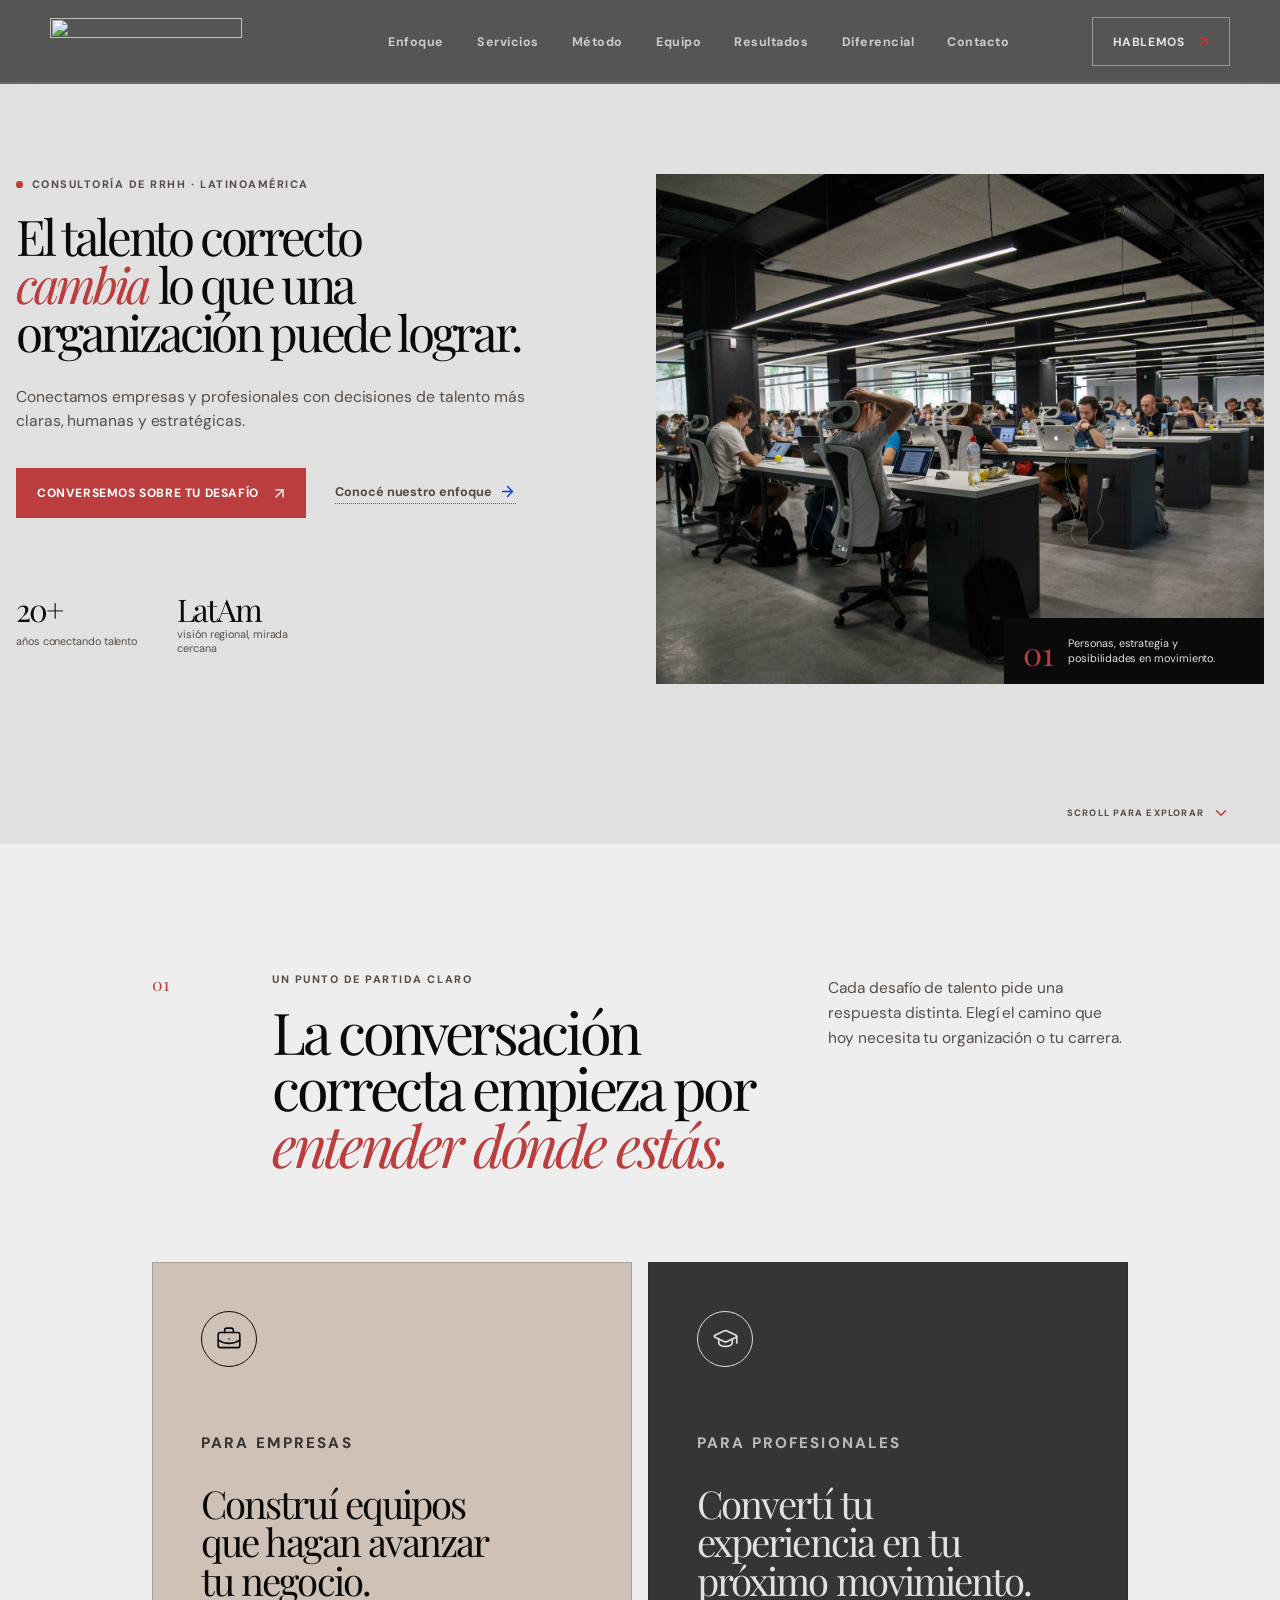
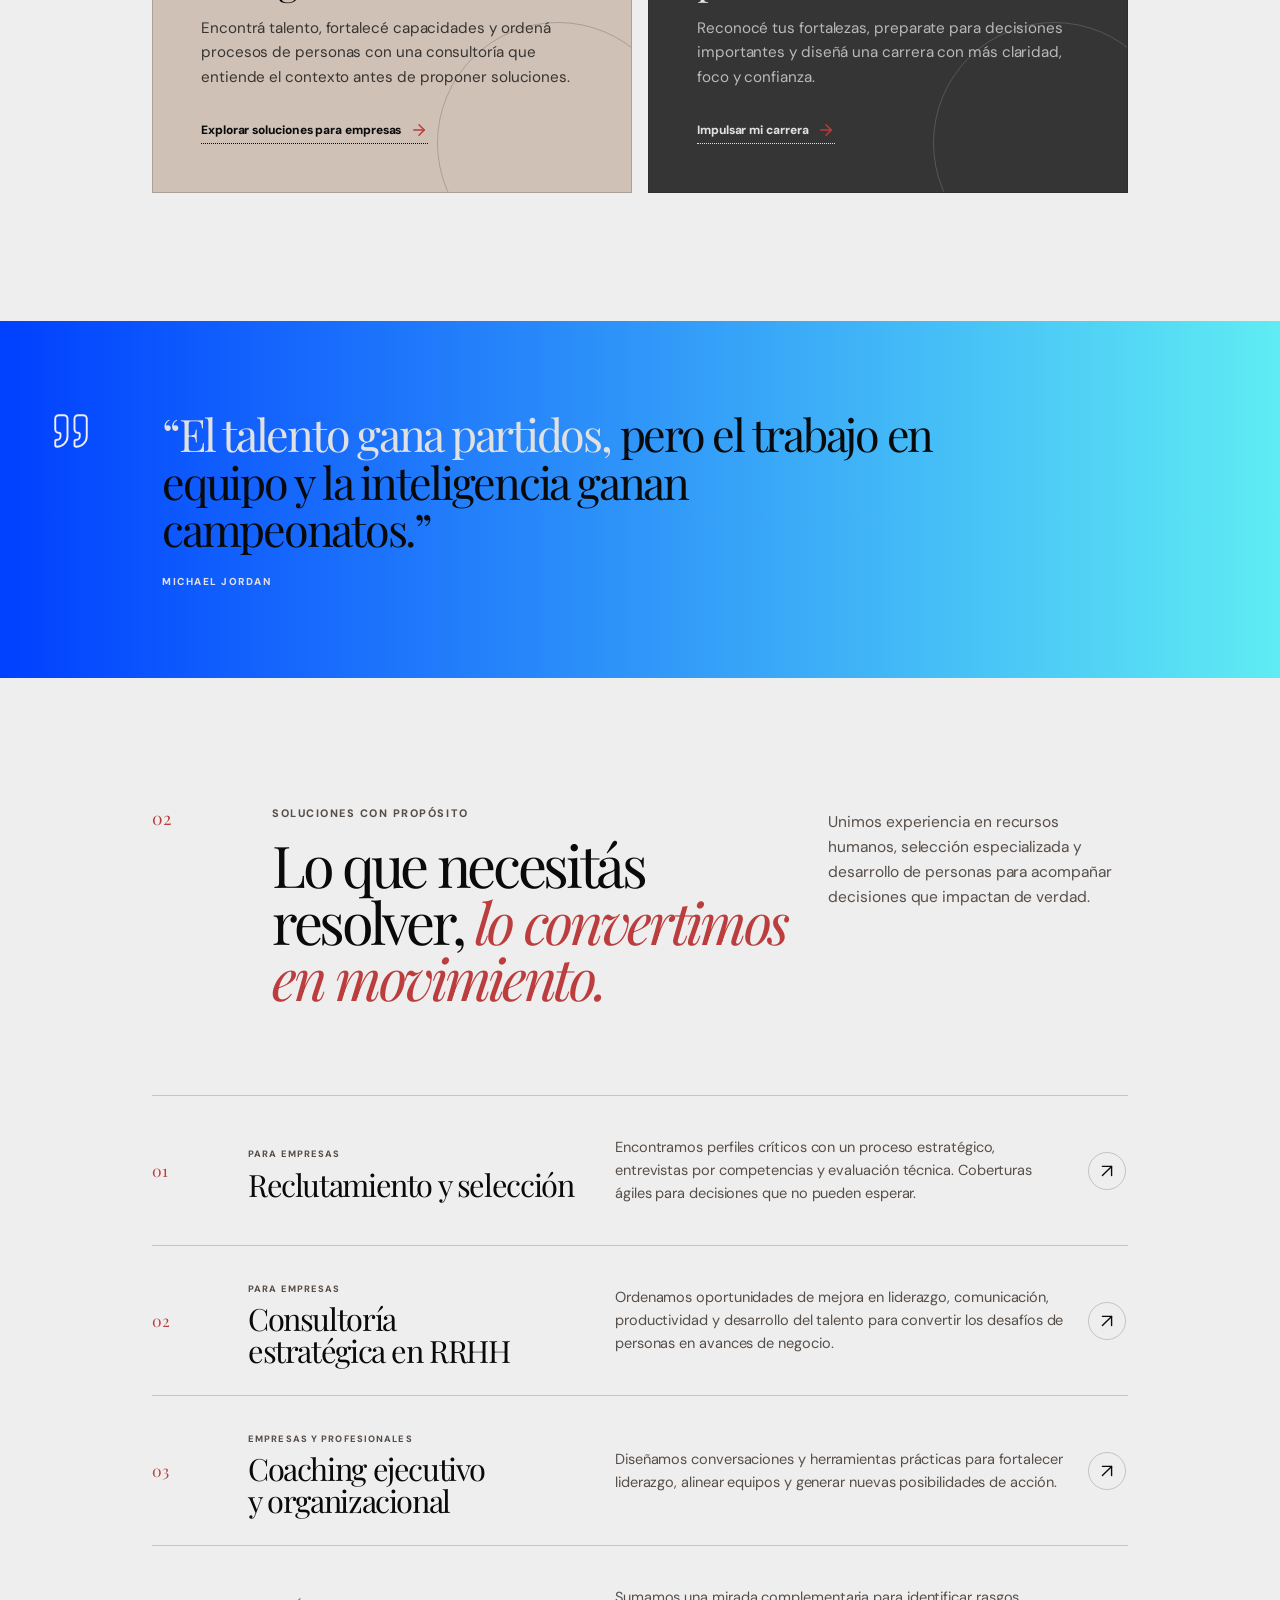
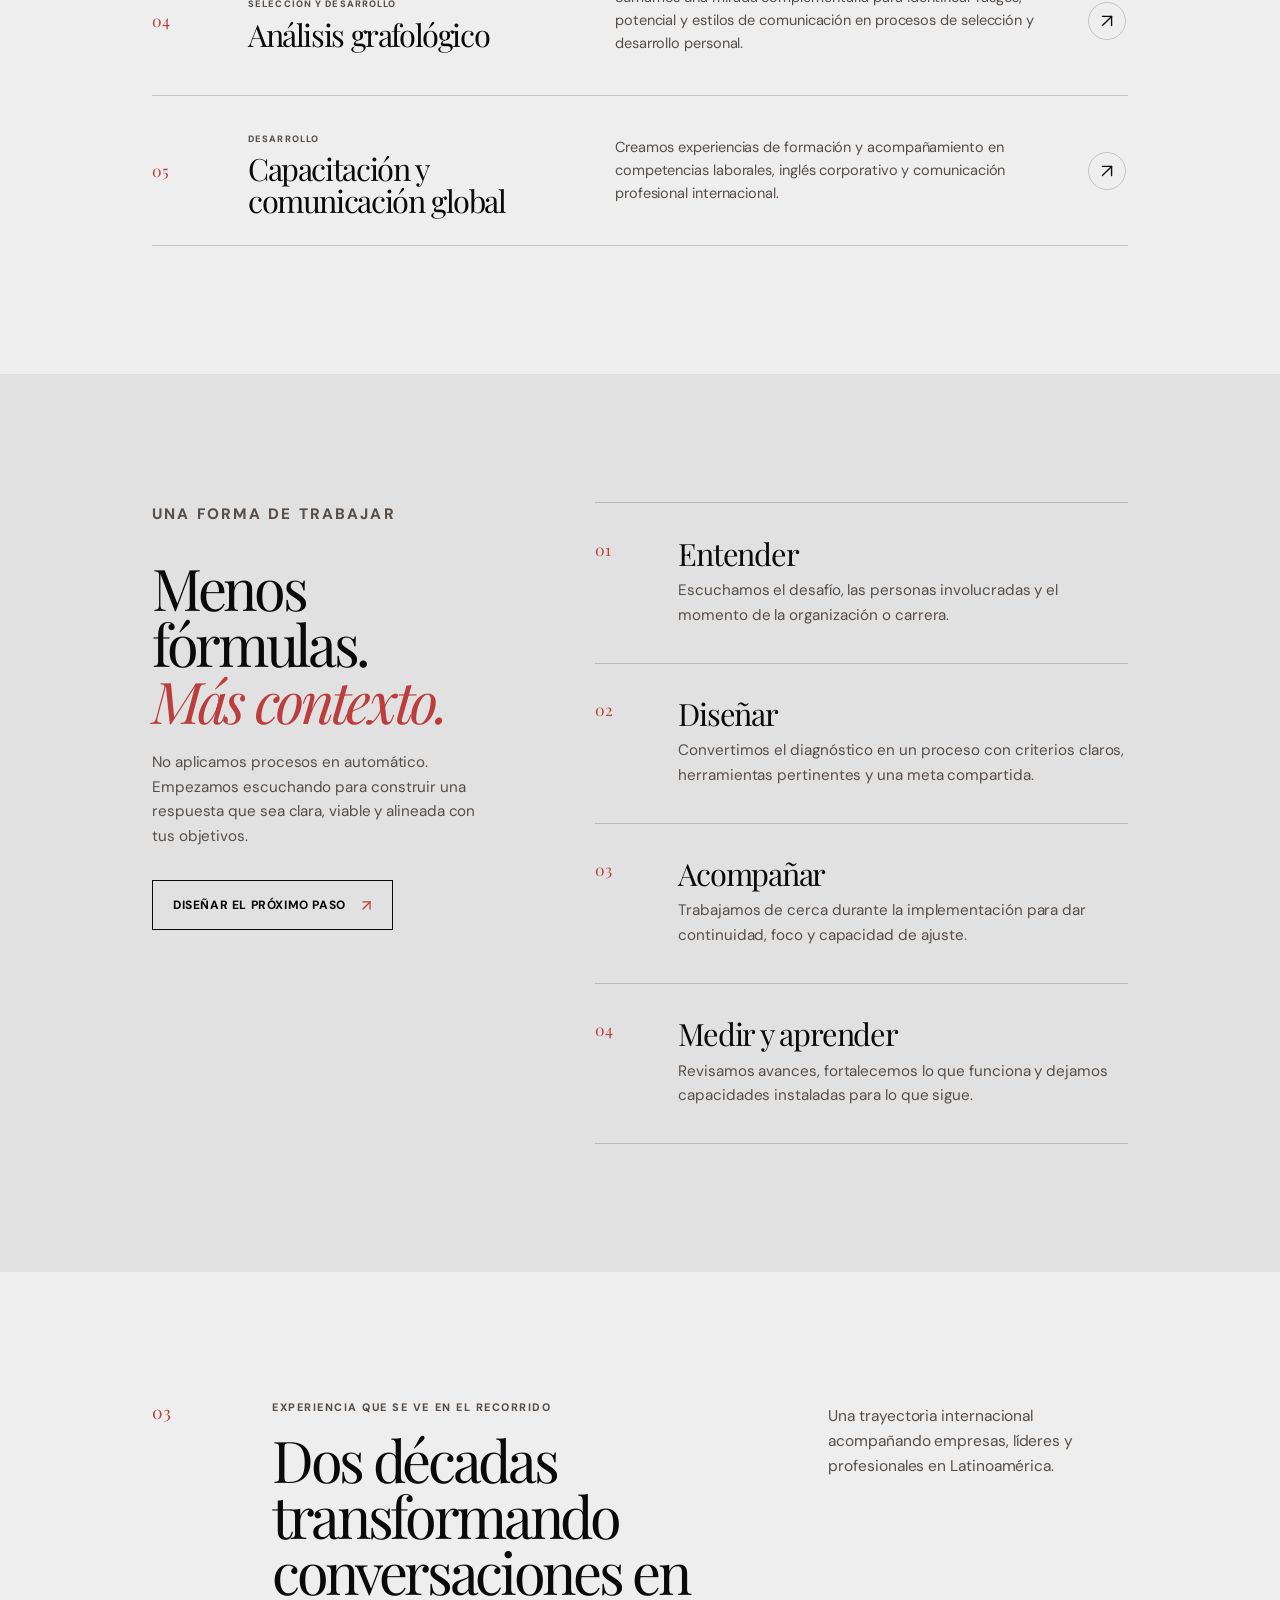
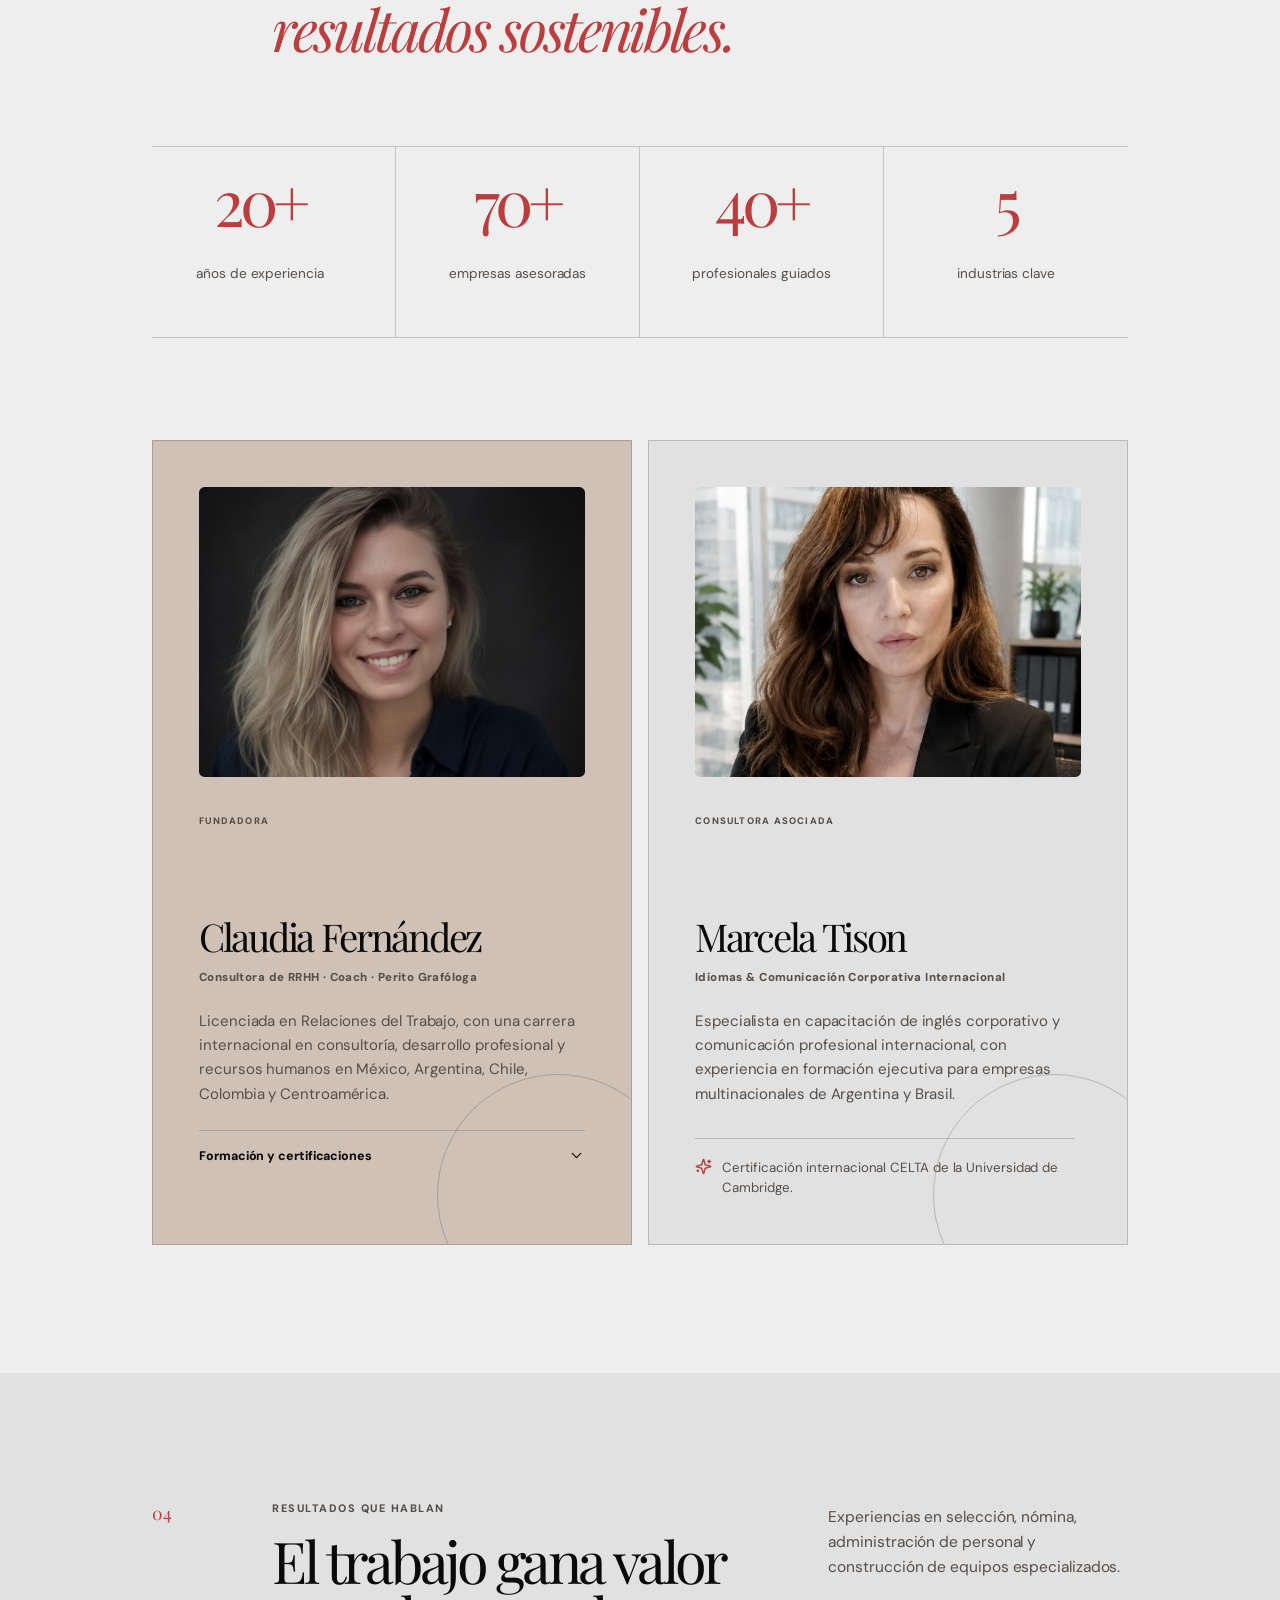
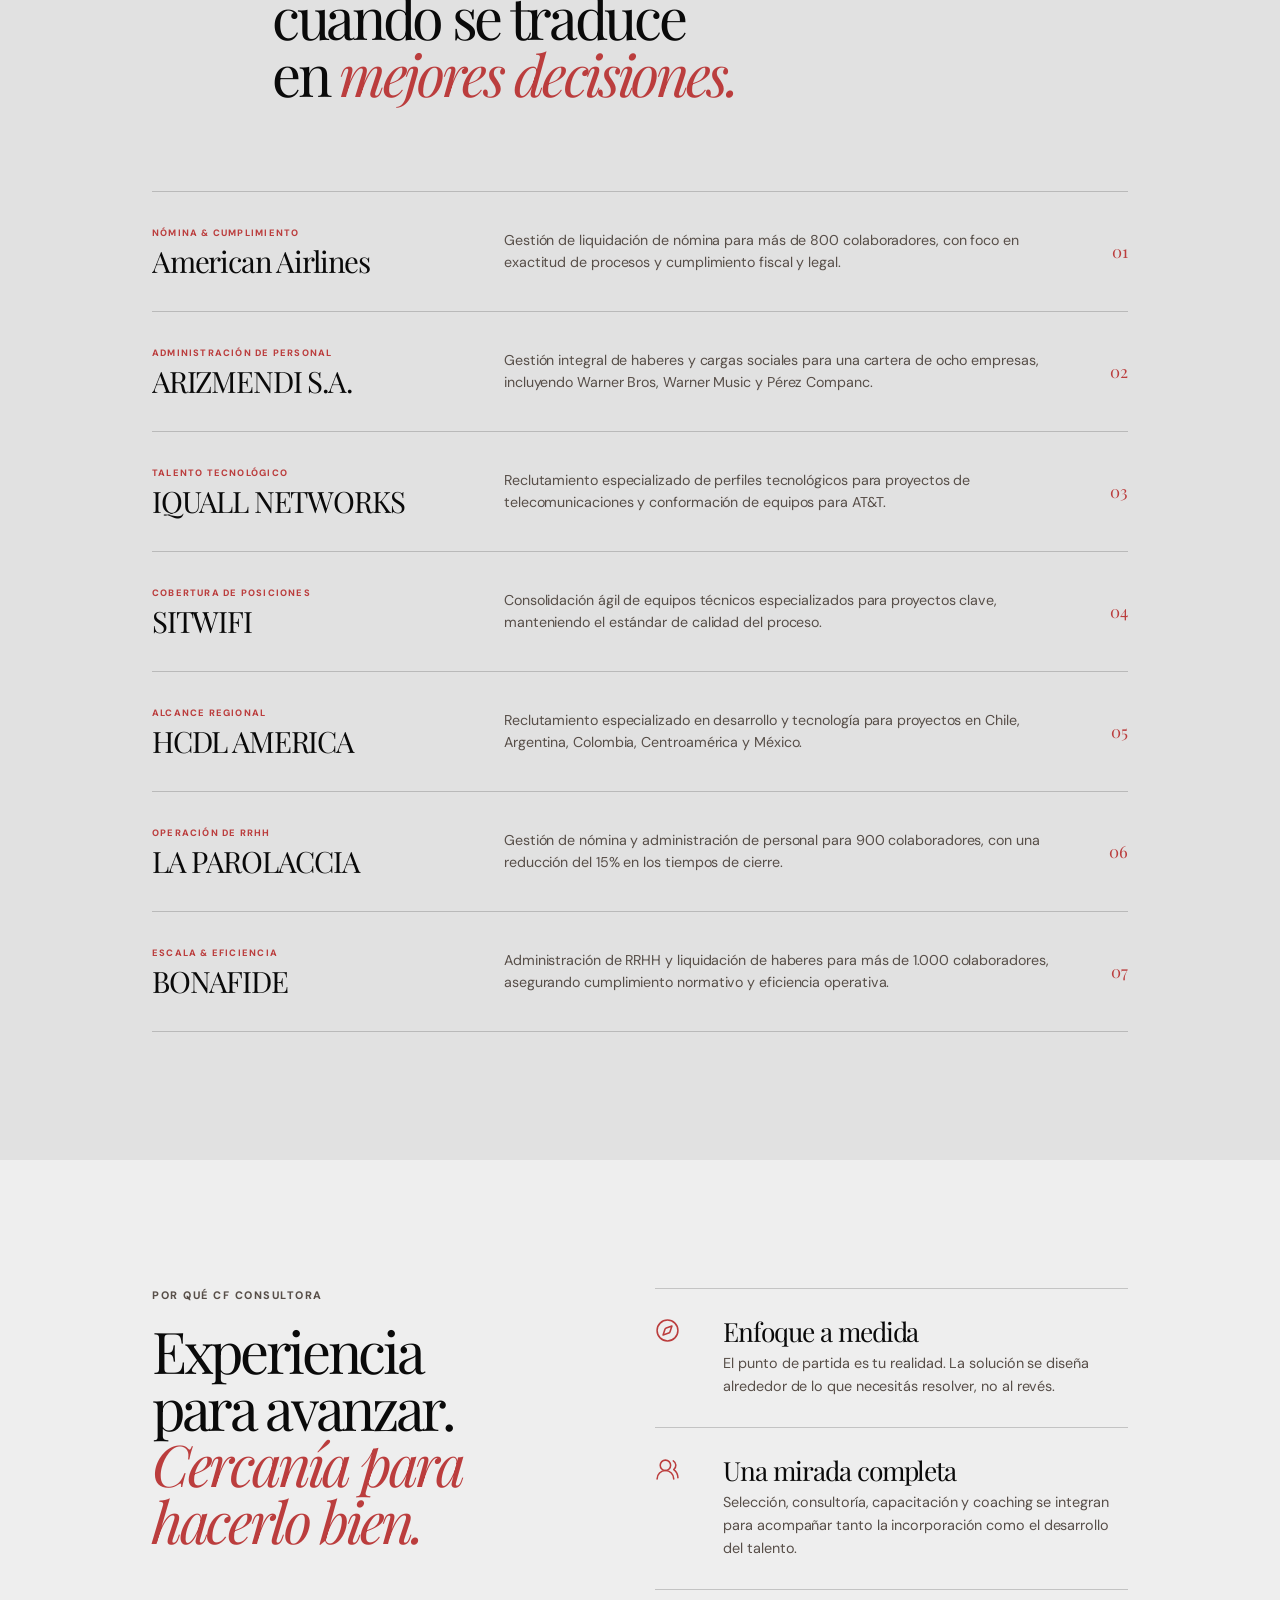
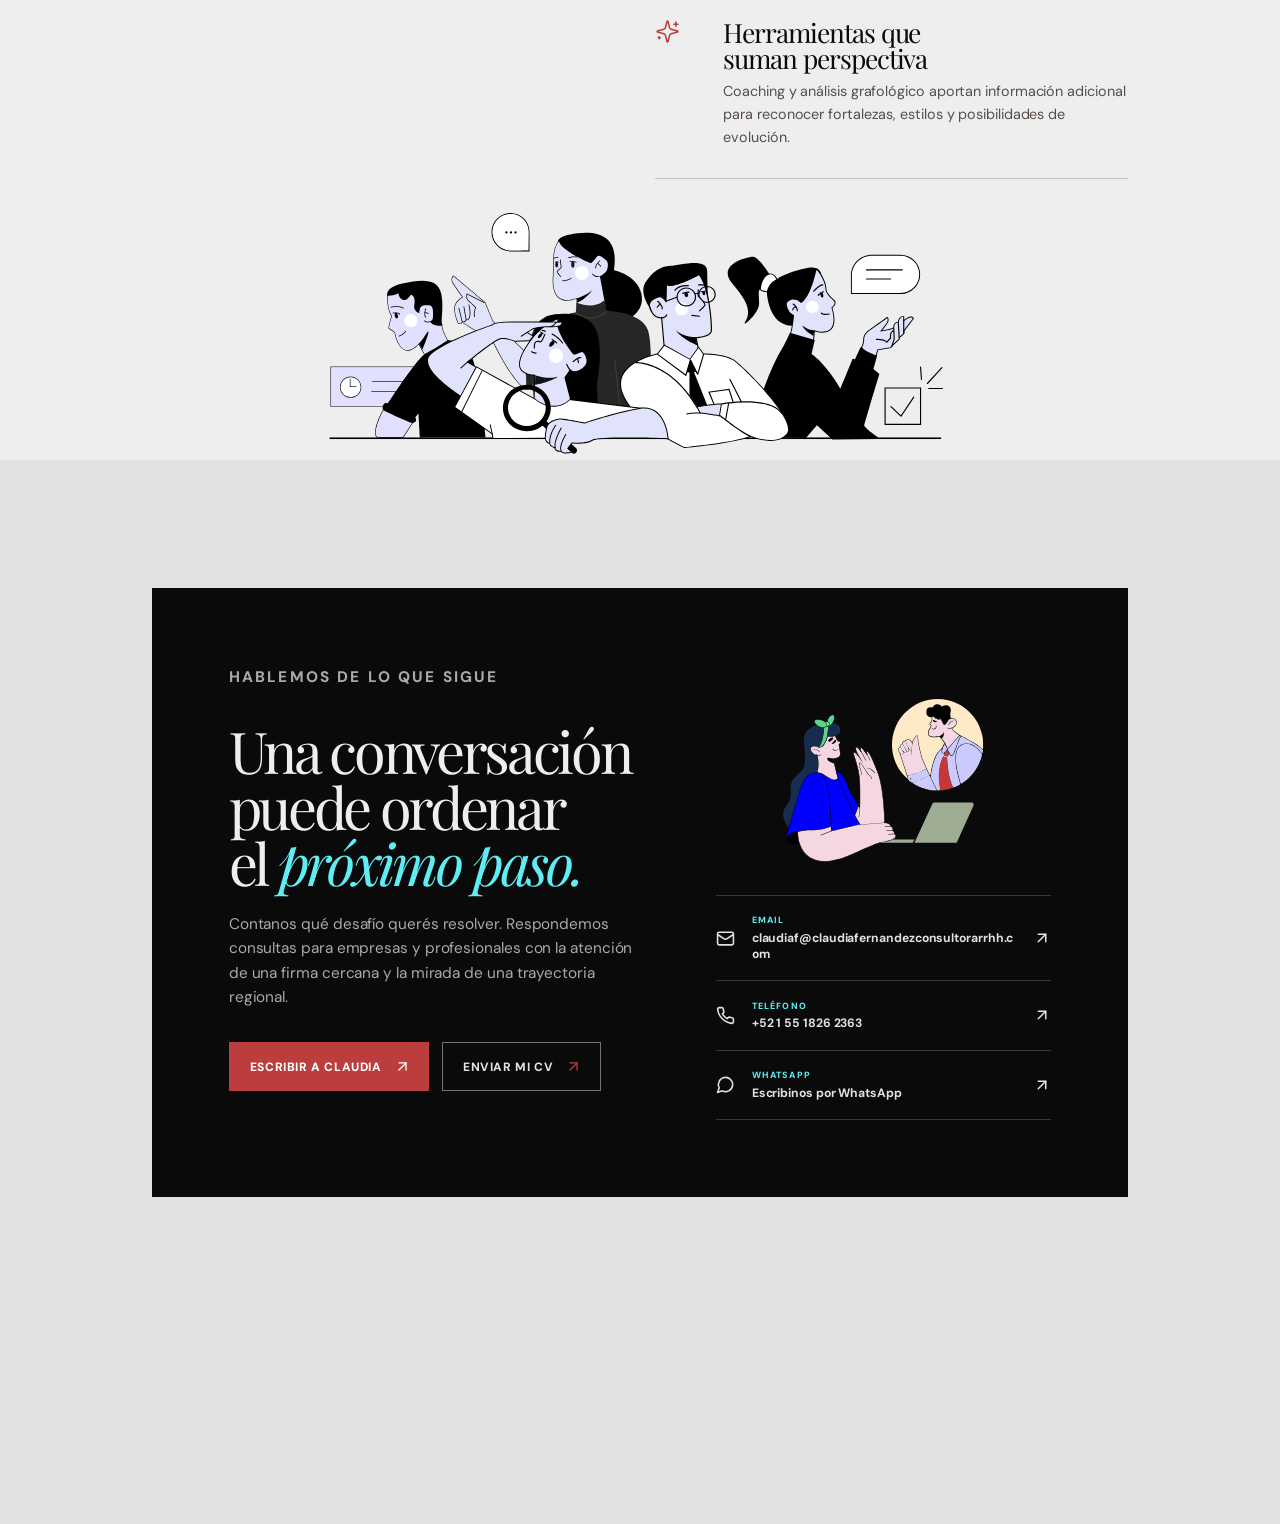
==== index.html @ 526f5b5d "Add files via upload" ====
<!DOCTYPE html>
<html lang="es">
 <head>
  <meta charset="utf-8"/>
  <meta content="width=device-width, initial-scale=1.0, maximum-scale=5" name="viewport"/>
  <meta content="#f7f5f1" name="theme-color"/>
  <meta content="CF Consultora conecta empresas y profesionales con decisiones de talento m&aacute;s claras, humanas y estrat&eacute;gicas en Latinoam&eacute;rica." name="description"/>
  <meta content="index, follow" name="robots"/>
  <meta content="website" property="og:type"/>
  <meta content="CF Consultora" property="og:site_name"/>
  <meta content="CF Consultora | Talento, estrategia y desarrollo" property="og:title"/>
  <meta content="Soluciones de RRHH, selecci&oacute;n, consultor&iacute;a y coaching para empresas y profesionales en Latinoam&eacute;rica." property="og:description"/>
  <meta content="summary" name="twitter:card"/>
  <meta content="CF Consultora | Talento, estrategia y desarrollo" name="twitter:title"/>
  <meta content="Decisiones de talento m&aacute;s claras, humanas y estrat&eacute;gicas." name="twitter:description"/>
  <link href="public/images/logo.svg" rel="icon" type="image/svg+xml"/>
  <link href="public/styles.css" rel="stylesheet"/>
  <title>
   CF Consultora | Talento, estrategia y desarrollo
  </title>
 </head>
 <body>
  <div class="site-shell">
   <a class="skip-link" href="#contenido">
    Ir al contenido
   </a>
   <div aria-hidden="true" class="reading-progress">
    <span style="width:0%">
    </span>
   </div>
   <header class="site-header">
    <a aria-label="CF Consultora &mdash; inicio" class="brand" href="#inicio">
     <img alt="" height="42" src="public/images/logo-head.svg" width="42"/>
     <span>
      <strong>
       CF
      </strong>
      <em>
       Consultora
      </em>
     </span>
    </a>
    <nav aria-label="Navegaci&oacute;n principal" class="desktop-nav">
     <a href="#enfoque">
      Enfoque
     </a>
     <a href="#servicios">
      Servicios
     </a>
     <a href="#metodo">
      M&eacute;todo
     </a>
     <a href="#equipo">
      Equipo
     </a>
     <a href="#resultados">
      Resultados
     </a>
     <a href="#diferencial">
      Diferencial
     </a>
     <a href="#contacto">
      Contacto
     </a>
    </nav>
    <div class="header-action">
     <a class="button button-dark" href="#contacto">
      Hablemos
      <svg class="lucide lucide-arrow-up-right" fill="none" height="15" stroke="currentColor" stroke-linecap="round" stroke-linejoin="round" stroke-width="2" viewbox="0 0 24 24" width="15" xmlns="http://www.w3.org/2000/svg">
       <path d="M7 7h10v10">
       </path>
       <path d="M7 17 17 7">
       </path>
      </svg>
     </a>
     <button aria-expanded="false" aria-label="Abrir men&uacute;" class="menu-toggle" type="button">
      <svg class="lucide lucide-menu" fill="none" height="22" stroke="currentColor" stroke-linecap="round" stroke-linejoin="round" stroke-width="2" viewbox="0 0 24 24" width="22" xmlns="http://www.w3.org/2000/svg">
       <line x1="4" x2="20" y1="12" y2="12">
       </line>
       <line x1="4" x2="20" y1="6" y2="6">
       </line>
       <line x1="4" x2="20" y1="18" y2="18">
       </line>
      </svg>
     </button>
    </div>
    <div aria-hidden="true" class="mobile-nav">
     <div class="mobile-nav-inner">
      <p class="eyebrow">
       MEN&Uacute;
      </p>
      <a href="#enfoque" tabindex="-1">
       Enfoque
       <svg class="lucide lucide-arrow-right" fill="none" height="18" stroke="var(--brutal-red)" stroke-linecap="round" stroke-linejoin="round" stroke-width="2" viewbox="0 0 24 24" width="18" xmlns="http://www.w3.org/2000/svg">
        <path d="M5 12h14">
        </path>
        <path d="m12 5 7 7-7 7">
        </path>
       </svg>
      </a>
      <a href="#servicios" tabindex="-1">
       Servicios
       <svg class="lucide lucide-arrow-right" fill="none" height="18" stroke="var(--brutal-red)" stroke-linecap="round" stroke-linejoin="round" stroke-width="2" viewbox="0 0 24 24" width="18" xmlns="http://www.w3.org/2000/svg">
        <path d="M5 12h14">
        </path>
        <path d="m12 5 7 7-7 7">
        </path>
       </svg>
      </a>
      <a href="#metodo" tabindex="-1">
       M&eacute;todo
       <svg class="lucide lucide-arrow-right" fill="none" height="18" stroke="var(--brutal-red)" stroke-linecap="round" stroke-linejoin="round" stroke-width="2" viewbox="0 0 24 24" width="18" xmlns="http://www.w3.org/2000/svg">
        <path d="M5 12h14">
        </path>
        <path d="m12 5 7 7-7 7">
        </path>
       </svg>
      </a>
      <a href="#equipo" tabindex="-1">
       Equipo
       <svg class="lucide lucide-arrow-right" fill="none" height="18" stroke="var(--brutal-red)" stroke-linecap="round" stroke-linejoin="round" stroke-width="2" viewbox="0 0 24 24" width="18" xmlns="http://www.w3.org/2000/svg">
        <path d="M5 12h14">
        </path>
        <path d="m12 5 7 7-7 7">
        </path>
       </svg>
      </a>
      <a href="#resultados" tabindex="-1">
       Resultados
       <svg class="lucide lucide-arrow-right" fill="none" height="18" stroke="var(--brutal-red)" stroke-linecap="round" stroke-linejoin="round" stroke-width="2" viewbox="0 0 24 24" width="18" xmlns="http://www.w3.org/2000/svg">
        <path d="M5 12h14">
        </path>
        <path d="m12 5 7 7-7 7">
        </path>
       </svg>
      </a>
      <a href="#diferencial" tabindex="-1">
       Diferencial
       <svg class="lucide lucide-arrow-right" fill="none" height="18" stroke="var(--brutal-red)" stroke-linecap="round" stroke-linejoin="round" stroke-width="2" viewbox="0 0 24 24" width="18" xmlns="http://www.w3.org/2000/svg">
        <path d="M5 12h14">
        </path>
        <path d="m12 5 7 7-7 7">
        </path>
       </svg>
      </a>
      <a href="#contacto" tabindex="-1">
       Contacto
       <svg class="lucide lucide-arrow-right" fill="none" height="18" stroke="var(--brutal-red)" stroke-linecap="round" stroke-linejoin="round" stroke-width="2" viewbox="0 0 24 24" width="18" xmlns="http://www.w3.org/2000/svg">
        <path d="M5 12h14">
        </path>
        <path d="m12 5 7 7-7 7">
        </path>
       </svg>
      </a>
      <a class="button button-primary" href="#contacto">
       <span>
        Agendar una conversaci&oacute;n
       </span>
       <svg aria-hidden="true" class="lucide lucide-arrow-up-right" fill="none" height="17" stroke="var(--brutal-red)" stroke-linecap="round" stroke-linejoin="round" stroke-width="1.8" viewbox="0 0 24 24" width="17" xmlns="http://www.w3.org/2000/svg">
        <path d="M7 7h10v10">
        </path>
        <path d="M7 17 17 7">
        </path>
       </svg>
      </a>
     </div>
    </div>
   </header>
   <main id="contenido">
    <section class="hero" id="inicio">

     <div class="hero-grid">
      <div class="hero-copy">
       <div class="hero-kicker reveal">
        <span class="kicker-dot">
        </span>
        CONSULTOR&Iacute;A DE RRHH &middot; LATINOAM&Eacute;RICA
       </div>
       <h1 class="reveal reveal-delay-1">
        El talento correcto
        <i>
         cambia
        </i>
        lo que una organizaci&oacute;n puede lograr.
       </h1>
       <p class="hero-description reveal reveal-delay-2">
        Conectamos empresas y profesionales con decisiones de talento m&aacute;s claras, humanas y estrat&eacute;gicas.
       </p>
       <div class="hero-actions reveal reveal-delay-3">
        <a class="button button-primary" href="#contacto">
         <span>
          Conversemos sobre tu desaf&iacute;o
         </span>
         <svg aria-hidden="true" class="lucide lucide-arrow-up-right" fill="none" height="17" stroke="currentColor" stroke-linecap="round" stroke-linejoin="round" stroke-width="1.8" viewbox="0 0 24 24" width="17" xmlns="http://www.w3.org/2000/svg">
          <path d="M7 7h10v10">
          </path>
          <path d="M7 17 17 7">
          </path>
         </svg>
        </a>
        <a class="quiet-link" href="#enfoque">
         Conoc&eacute; nuestro enfoque
         <svg class="lucide lucide-arrow-right" fill="none" height="17" stroke="currentColor" stroke-linecap="round" stroke-linejoin="round" stroke-width="2" viewbox="0 0 24 24" width="17" xmlns="http://www.w3.org/2000/svg">
          <path d="M5 12h14">
          </path>
          <path d="m12 5 7 7-7 7">
          </path>
         </svg>
        </a>
       </div>
       <div class="hero-proof reveal reveal-delay-4">
        <div>
         <strong>
          20+
         </strong>
         <span>
          a&ntilde;os conectando talento
         </span>
        </div>
        <div>
         <strong>
          LatAm
         </strong>
         <span>
          visi&oacute;n regional, mirada cercana
         </span>
        </div>
       </div>
      </div>
      <div class="hero-art reveal reveal-delay-2">
       <div class="hero-art-frame">
        <img alt="Pasillo moderno con una profesional en movimiento, usado como imagen parallax" src="public/images/office.jpg"/>
       </div>
       <div class="hero-art-note">
        <span>
         01
        </span>
        <p>
         Personas, estrategia y posibilidades en movimiento.
        </p>
       </div>
      </div>
     </div>
     <a aria-label="Bajar a la siguiente secci&oacute;n" class="scroll-cue" href="#enfoque">
      <span>
       SCROLL PARA EXPLORAR
      </span>
      <svg aria-hidden="true" class="lucide lucide-chevron-down" fill="none" height="18" stroke="currentColor" stroke-linecap="round" stroke-linejoin="round" stroke-width="2" viewbox="0 0 24 24" width="18" xmlns="http://www.w3.org/2000/svg">
       <path d="m6 9 6 6 6-6">
       </path>
      </svg>
     </a>
     
    </section>
    
    <section class="audiences section-padding" id="enfoque">
     <div class="content-wrap">
      <div class="section-heading reveal">
       <div aria-hidden="true" class="section-number">
        01
       </div>
       <div>
        <p class="eyebrow">
         UN PUNTO DE PARTIDA CLARO
        </p>
        <h2>
         La conversaci&oacute;n correcta empieza por
         <i>
          entender d&oacute;nde est&aacute;s.
         </i>
        </h2>
       </div>
       <p class="section-intro">
        Cada desaf&iacute;o de talento pide una respuesta distinta. Eleg&iacute; el camino que hoy necesita tu organizaci&oacute;n o tu carrera.
       </p>
      </div>
      <div class="audience-grid">
       <article class="audience-card audience-card-business reveal">
        <div class="audience-icon">
         <svg class="lucide lucide-briefcase-business" fill="none" height="26" stroke="currentColor" stroke-linecap="round" stroke-linejoin="round" stroke-width="1.5" viewbox="0 0 24 24" width="26" xmlns="http://www.w3.org/2000/svg">
          <path d="M12 12h.01">
          </path>
          <path d="M16 6V4a2 2 0 0 0-2-2h-4a2 2 0 0 0-2 2v2">
          </path>
          <path d="M22 13a18.15 18.15 0 0 1-20 0">
          </path>
          <rect height="14" rx="2" width="20" x="2" y="6">
          </rect>
         </svg>
        </div>
        <p class="eyebrow">
         PARA EMPRESAS
        </p>
        <h3>
         Constru&iacute; equipos que hagan avanzar tu negocio.
        </h3>
        <p>
         Encontr&aacute; talento, fortalec&eacute; capacidades y orden&aacute; procesos de personas con una consultor&iacute;a que entiende el contexto antes de proponer soluciones.
        </p>
        <a class="card-link" href="#servicios">
         Explorar soluciones para empresas
         <svg class="lucide lucide-arrow-right" fill="none" height="18" stroke="currentColor" stroke-linecap="round" stroke-linejoin="round" stroke-width="2" viewbox="0 0 24 24" width="18" xmlns="http://www.w3.org/2000/svg">
          <path d="M5 12h14">
          </path>
          <path d="m12 5 7 7-7 7">
          </path>
         </svg>
        </a>
       </article>
       <article class="audience-card audience-card-career reveal reveal-delay-1">
        <div class="audience-icon">
         <svg class="lucide lucide-graduation-cap" fill="none" height="27" stroke="currentColor" stroke-linecap="round" stroke-linejoin="round" stroke-width="1.5" viewbox="0 0 24 24" width="27" xmlns="http://www.w3.org/2000/svg">
          <path d="M21.42 10.922a1 1 0 0 0-.019-1.838L12.83 5.18a2 2 0 0 0-1.66 0L2.6 9.08a1 1 0 0 0 0 1.832l8.57 3.908a2 2 0 0 0 1.66 0z">
          </path>
          <path d="M22 10v6">
          </path>
          <path d="M6 12.5V16a6 3 0 0 0 12 0v-3.5">
          </path>
         </svg>
        </div>
        <p class="eyebrow">
         PARA PROFESIONALES
        </p>
        <h3>
         Convert&iacute; tu experiencia en tu pr&oacute;ximo movimiento.
        </h3>
        <p>
         Reconoc&eacute; tus fortalezas, preparate para decisiones importantes y dise&ntilde;&aacute; una carrera con m&aacute;s claridad, foco y confianza.
        </p>
        <a class="card-link" href="#contacto">
         Impulsar mi carrera
         <svg class="lucide lucide-arrow-right" fill="none" height="18" stroke="currentColor" stroke-linecap="round" stroke-linejoin="round" stroke-width="2" viewbox="0 0 24 24" width="18" xmlns="http://www.w3.org/2000/svg">
          <path d="M5 12h14">
          </path>
          <path d="m12 5 7 7-7 7">
          </path>
         </svg>
        </a>
       </article>
      </div>
     </div>
    </section>
    <section class="statement-band">
     <div class="content-wrap statement-content reveal">
      <svg aria-hidden="true" class="lucide lucide-quote" fill="none" height="42" stroke="currentColor" stroke-linecap="round" stroke-linejoin="round" stroke-width="1.1" viewbox="0 0 24 24" width="42" xmlns="http://www.w3.org/2000/svg">
       <path d="M16 3a2 2 0 0 0-2 2v6a2 2 0 0 0 2 2 1 1 0 0 1 1 1v1a2 2 0 0 1-2 2 1 1 0 0 0-1 1v2a1 1 0 0 0 1 1 6 6 0 0 0 6-6V5a2 2 0 0 0-2-2z">
       </path>
       <path d="M5 3a2 2 0 0 0-2 2v6a2 2 0 0 0 2 2 1 1 0 0 1 1 1v1a2 2 0 0 1-2 2 1 1 0 0 0-1 1v2a1 1 0 0 0 1 1 6 6 0 0 0 6-6V5a2 2 0 0 0-2-2z">
       </path>
      </svg>
      <p>
       <span>
        &ldquo;El talento gana partidos,
       </span>
       pero el trabajo en equipo y la inteligencia ganan campeonatos.&rdquo;
      </p>
      <small>
       MICHAEL JORDAN
      </small>
     </div>
    </section>
    <section class="services section-padding" id="servicios">
     <div class="content-wrap">
      <div class="section-heading reveal">
       <div aria-hidden="true" class="section-number">
        02
       </div>
       <div>
        <p class="eyebrow">
         SOLUCIONES CON PROP&Oacute;SITO
        </p>
        <h2>
         Lo que necesit&aacute;s resolver,
         <i>
          lo convertimos en movimiento.
         </i>
        </h2>
       </div>
       <p class="section-intro">
        Unimos experiencia en recursos humanos, selecci&oacute;n especializada y desarrollo de personas para acompa&ntilde;ar decisiones que impactan de verdad.
       </p>
      </div>
      <div class="services-list">
       <article class="service-row reveal reveal-delay-0">
        <span class="service-number">
         01
        </span>
        <div class="service-main">
         <span class="service-tag">
          PARA EMPRESAS
         </span>
         <h3>
          Reclutamiento y selecci&oacute;n
         </h3>
        </div>
        <p>
         Encontramos perfiles cr&iacute;ticos con un proceso estrat&eacute;gico, entrevistas por competencias y evaluaci&oacute;n t&eacute;cnica. Coberturas &aacute;giles para decisiones que no pueden esperar.
        </p>
        <a aria-label="Consultar sobre Reclutamiento y selecci&oacute;n" class="service-arrow" href="#contacto">
         <svg class="lucide lucide-arrow-up-right" fill="none" height="22" stroke="currentColor" stroke-linecap="round" stroke-linejoin="round" stroke-width="1.5" viewbox="0 0 24 24" width="22" xmlns="http://www.w3.org/2000/svg">
          <path d="M7 7h10v10">
          </path>
          <path d="M7 17 17 7">
          </path>
         </svg>
        </a>
       </article>
       <article class="service-row reveal reveal-delay-1">
        <span class="service-number">
         02
        </span>
        <div class="service-main">
         <span class="service-tag">
          PARA EMPRESAS
         </span>
         <h3>
          Consultor&iacute;a estrat&eacute;gica en RRHH
         </h3>
        </div>
        <p>
         Ordenamos oportunidades de mejora en liderazgo, comunicaci&oacute;n, productividad y desarrollo del talento para convertir los desaf&iacute;os de personas en avances de negocio.
        </p>
        <a aria-label="Consultar sobre Consultor&iacute;a estrat&eacute;gica en RRHH" class="service-arrow" href="#contacto">
         <svg class="lucide lucide-arrow-up-right" fill="none" height="22" stroke="currentColor" stroke-linecap="round" stroke-linejoin="round" stroke-width="1.5" viewbox="0 0 24 24" width="22" xmlns="http://www.w3.org/2000/svg">
          <path d="M7 7h10v10">
          </path>
          <path d="M7 17 17 7">
          </path>
         </svg>
        </a>
       </article>
       <article class="service-row reveal reveal-delay-2">
        <span class="service-number">
         03
        </span>
        <div class="service-main">
         <span class="service-tag">
          EMPRESAS Y PROFESIONALES
         </span>
         <h3>
          Coaching ejecutivo y organizacional
         </h3>
        </div>
        <p>
         Dise&ntilde;amos conversaciones y herramientas pr&aacute;cticas para fortalecer liderazgo, alinear equipos y generar nuevas posibilidades de acci&oacute;n.
        </p>
        <a aria-label="Consultar sobre Coaching ejecutivo y organizacional" class="service-arrow" href="#contacto">
         <svg class="lucide lucide-arrow-up-right" fill="none" height="22" stroke="currentColor" stroke-linecap="round" stroke-linejoin="round" stroke-width="1.5" viewbox="0 0 24 24" width="22" xmlns="http://www.w3.org/2000/svg">
          <path d="M7 7h10v10">
          </path>
          <path d="M7 17 17 7">
          </path>
         </svg>
        </a>
       </article>
       <article class="service-row reveal reveal-delay-3">
        <span class="service-number">
         04
        </span>
        <div class="service-main">
         <span class="service-tag">
          SELECCI&Oacute;N Y DESARROLLO
         </span>
         <h3>
          An&aacute;lisis grafol&oacute;gico
         </h3>
        </div>
        <p>
         Sumamos una mirada complementaria para identificar rasgos, potencial y estilos de comunicaci&oacute;n en procesos de selecci&oacute;n y desarrollo personal.
        </p>
        <a aria-label="Consultar sobre An&aacute;lisis grafol&oacute;gico" class="service-arrow" href="#contacto">
         <svg class="lucide lucide-arrow-up-right" fill="none" height="22" stroke="currentColor" stroke-linecap="round" stroke-linejoin="round" stroke-width="1.5" viewbox="0 0 24 24" width="22" xmlns="http://www.w3.org/2000/svg">
          <path d="M7 7h10v10">
          </path>
          <path d="M7 17 17 7">
          </path>
         </svg>
        </a>
       </article>
       <article class="service-row reveal reveal-delay-0">
        <span class="service-number">
         05
        </span>
        <div class="service-main">
         <span class="service-tag">
          DESARROLLO
         </span>
         <h3>
          Capacitaci&oacute;n y comunicaci&oacute;n global
         </h3>
        </div>
        <p>
         Creamos experiencias de formaci&oacute;n y acompa&ntilde;amiento en competencias laborales, ingl&eacute;s corporativo y comunicaci&oacute;n profesional internacional.
        </p>
        <a aria-label="Consultar sobre Capacitaci&oacute;n y comunicaci&oacute;n global" class="service-arrow" href="#contacto">
         <svg class="lucide lucide-arrow-up-right" fill="none" height="22" stroke="currentColor" stroke-linecap="round" stroke-linejoin="round" stroke-width="1.5" viewbox="0 0 24 24" width="22" xmlns="http://www.w3.org/2000/svg">
          <path d="M7 7h10v10">
          </path>
          <path d="M7 17 17 7">
          </path>
         </svg>
        </a>
       </article>
      </div>
     </div>
    </section>
    <section class="method section-padding" id="metodo">      
     <div class="content-wrap method-layout">
      <div class="method-intro reveal">
       <p class="eyebrow">
        UNA FORMA DE TRABAJAR
       </p>
       <h2>
        Menos f&oacute;rmulas.
        <i>
         M&aacute;s contexto.
        </i>
       </h2>
       <p>
        No aplicamos procesos en autom&aacute;tico. Empezamos escuchando para construir una respuesta que sea clara, viable y alineada con tus objetivos.
       </p>
       <a class="button button-secondary" href="#contacto">
        <span>
         Dise&ntilde;ar el pr&oacute;ximo paso
        </span>
        <svg aria-hidden="true" class="lucide lucide-arrow-up-right" fill="none" height="17" stroke="currentColor" stroke-linecap="round" stroke-linejoin="round" stroke-width="1.8" viewbox="0 0 24 24" width="17" xmlns="http://www.w3.org/2000/svg">
         <path d="M7 7h10v10">
         </path>
         <path d="M7 17 17 7">
         </path>
        </svg>
       </a>
      </div>
      <ol class="method-steps">
       <li class="reveal">
        <span>
         01
        </span>
        <div>
         <h3>
          Entender
         </h3>
         <p>
          Escuchamos el desaf&iacute;o, las personas involucradas y el momento de la organizaci&oacute;n o carrera.
         </p>
        </div>
       </li>
       <li class="reveal reveal-delay-1">
        <span>
         02
        </span>
        <div>
         <h3>
          Dise&ntilde;ar
         </h3>
         <p>
          Convertimos el diagn&oacute;stico en un proceso con criterios claros, herramientas pertinentes y una meta compartida.
         </p>
        </div>
       </li>
       <li class="reveal reveal-delay-2">
        <span>
         03
        </span>
        <div>
         <h3>
          Acompa&ntilde;ar
         </h3>
         <p>
          Trabajamos de cerca durante la implementaci&oacute;n para dar continuidad, foco y capacidad de ajuste.
         </p>
        </div>
       </li>
       <li class="reveal reveal-delay-3">
        <span>
         04
        </span>
        <div>
         <h3>
          Medir y aprender
         </h3>
         <p>
          Revisamos avances, fortalecemos lo que funciona y dejamos capacidades instaladas para lo que sigue.
         </p>
        </div>
       </li>
      </ol>
     </div>
    </section>
    <section class="experience section-padding" id="experiencia">
     <div class="content-wrap">
      <div class="section-heading reveal">
       <div aria-hidden="true" class="section-number">
        03
       </div>
       <div>
        <p class="eyebrow">
         EXPERIENCIA QUE SE VE EN EL RECORRIDO
        </p>
        <h2>
         Dos d&eacute;cadas transformando conversaciones en
         <i>
          resultados sostenibles.
         </i>
        </h2>
       </div>
       <p class="section-intro">
        Una trayectoria internacional acompa&ntilde;ando empresas, l&iacute;deres y profesionales en Latinoam&eacute;rica.
       </p>
      </div>
      <div class="metrics-grid">
       <div class="metric reveal reveal-delay-0">
        <strong>
         20+
        </strong>
        <span>
         a&ntilde;os de experiencia
        </span>
       </div>
       <div class="metric reveal reveal-delay-1">
        <strong>
         70+
        </strong>
        <span>
         empresas asesoradas
        </span>
       </div>
       <div class="metric reveal reveal-delay-2">
        <strong>
         40+
        </strong>
        <span>
         profesionales guiados
        </span>
       </div>
       <div class="metric reveal reveal-delay-3">
        <strong>
         5
        </strong>
        <span>
         industrias clave
        </span>
       </div>
      </div>
      <div class="team-grid" id="equipo">        
       <article class="profile-card claudia-card reveal">
        <img alt="Retrato de Claudia Fern&aacute;ndez" class="profile-portrait portrait-claudia" src="public/images/claudia_fernandez_bak.jpeg"/>
        <div class="profile-topline">
         <span>
          FUNDADORA
         </span>
        </div>
        <h3>
         Claudia Fern&aacute;ndez
        </h3>
        <p class="profile-role">
         Consultora de RRHH &middot; Coach &middot; Perito Graf&oacute;loga
        </p>
        <p>
         Licenciada en Relaciones del Trabajo, con una carrera internacional en consultor&iacute;a, desarrollo profesional y recursos humanos en M&eacute;xico, Argentina, Chile, Colombia y Centroam&eacute;rica.
        </p>
        <details>
         <summary>
          Formaci&oacute;n y certificaciones
          <svg aria-hidden="true" class="lucide lucide-chevron-down" fill="none" height="17" stroke="currentColor" stroke-linecap="round" stroke-linejoin="round" stroke-width="1.7" viewbox="0 0 24 24" width="17" xmlns="http://www.w3.org/2000/svg">
           <path d="m6 9 6 6 6-6">
           </path>
          </svg>
         </summary>
         <ul>
          <li>
           <svg class="lucide lucide-check" fill="none" height="14" stroke="currentColor" stroke-linecap="round" stroke-linejoin="round" stroke-width="2" viewbox="0 0 24 24" width="14" xmlns="http://www.w3.org/2000/svg">
            <path d="M20 6 9 17l-5-5">
            </path>
           </svg>
           Licenciada en Relaciones del Trabajo (UBA)
          </li>
          <li>
           <svg class="lucide lucide-check" fill="none" height="14" stroke="currentColor" stroke-linecap="round" stroke-linejoin="round" stroke-width="2" viewbox="0 0 24 24" width="14" xmlns="http://www.w3.org/2000/svg">
            <path d="M20 6 9 17l-5-5">
            </path>
           </svg>
           Posgrado en Conducci&oacute;n de Recursos Humanos (UCA)
          </li>
          <li>
           <svg class="lucide lucide-check" fill="none" height="14" stroke="currentColor" stroke-linecap="round" stroke-linejoin="round" stroke-width="2" viewbox="0 0 24 24" width="14" xmlns="http://www.w3.org/2000/svg">
            <path d="M20 6 9 17l-5-5">
            </path>
           </svg>
           Perito Graf&oacute;loga Certificada
          </li>
          <li>
           <svg class="lucide lucide-check" fill="none" height="14" stroke="currentColor" stroke-linecap="round" stroke-linejoin="round" stroke-width="2" viewbox="0 0 24 24" width="14" xmlns="http://www.w3.org/2000/svg">
            <path d="M20 6 9 17l-5-5">
            </path>
           </svg>
           Coach Profesional Ontol&oacute;gico
          </li>
          <li>
           <svg class="lucide lucide-check" fill="none" height="14" stroke="currentColor" stroke-linecap="round" stroke-linejoin="round" stroke-width="2" viewbox="0 0 24 24" width="14" xmlns="http://www.w3.org/2000/svg">
            <path d="M20 6 9 17l-5-5">
            </path>
           </svg>
           Certificaci&oacute;n en Est&aacute;ndar de Competencia ECO366 &mdash; ICEM&eacute;xico
          </li>
          <li>
           <svg class="lucide lucide-check" fill="none" height="14" stroke="currentColor" stroke-linecap="round" stroke-linejoin="round" stroke-width="2" viewbox="0 0 24 24" width="14" xmlns="http://www.w3.org/2000/svg">
            <path d="M20 6 9 17l-5-5">
            </path>
           </svg>
           EC0076 &mdash; Evaluaci&oacute;n de la competencia de candidatos
          </li>
          <li>
           <svg class="lucide lucide-check" fill="none" height="14" stroke="currentColor" stroke-linecap="round" stroke-linejoin="round" stroke-width="2" viewbox="0 0 24 24" width="14" xmlns="http://www.w3.org/2000/svg">
            <path d="M20 6 9 17l-5-5">
            </path>
           </svg>
           EC0217.01 &mdash; Impartici&oacute;n de cursos de formaci&oacute;n del capital humano
          </li>
         </ul>
        </details>
       </article>
       <article class="profile-card marcela-card reveal reveal-delay-1">
        <img alt="Retrato de Marcela Tison" class="profile-portrait portrait-marcela" src="public/images/marcela-tison.jpeg"/>
        <div class="profile-topline">
         <span>
          CONSULTORA ASOCIADA
         </span>
        </div>
        <h3>
         Marcela Tison
        </h3>
        <p class="profile-role">
         Idiomas &amp; Comunicaci&oacute;n Corporativa Internacional
        </p>
        <p>
         Especialista en capacitaci&oacute;n de ingl&eacute;s corporativo y comunicaci&oacute;n profesional internacional, con experiencia en formaci&oacute;n ejecutiva para empresas multinacionales de Argentina y Brasil.
        </p>
        <div class="profile-note">
         <svg class="lucide lucide-sparkles" fill="none" height="17" stroke="currentColor" stroke-linecap="round" stroke-linejoin="round" stroke-width="2" viewbox="0 0 24 24" width="17" xmlns="http://www.w3.org/2000/svg">
          <path d="M9.937 15.5A2 2 0 0 0 8.5 14.063l-6.135-1.582a.5.5 0 0 1 0-.962L8.5 9.936A2 2 0 0 0 9.937 8.5l1.582-6.135a.5.5 0 0 1 .963 0L14.063 8.5A2 2 0 0 0 15.5 9.937l6.135 1.581a.5.5 0 0 1 0 .964L15.5 14.063a2 2 0 0 0-1.437 1.437l-1.582 6.135a.5.5 0 0 1-.963 0z">
          </path>
          <path d="M20 3v4">
          </path>
          <path d="M22 5h-4">
          </path>
          <path d="M4 17v2">
          </path>
          <path d="M5 18H3">
          </path>
         </svg>
         <span>
          Certificaci&oacute;n internacional CELTA de la Universidad de Cambridge.
         </span>
        </div>
       </article>
      </div>
     </div>
    </section>
    <section class="cases section-padding" id="resultados">
     <div class="content-wrap">
      <div class="section-heading reveal">
       <div aria-hidden="true" class="section-number">
        04
       </div>
       <div>
        <p class="eyebrow">
         RESULTADOS QUE HABLAN
        </p>
        <h2>
         El trabajo gana valor cuando se traduce en
         <i>
          mejores decisiones.
         </i>
        </h2>
       </div>
       <p class="section-intro">
        Experiencias en selecci&oacute;n, n&oacute;mina, administraci&oacute;n de personal y construcci&oacute;n de equipos especializados.
       </p>
      </div>
      <div class="case-list">
       <article class="case-row reveal reveal-delay-0">

        <div>
         <p class="case-category">
          N&oacute;mina &amp; cumplimiento
         </p>
         <h3>
          American Airlines
         </h3>
        </div>
        <p>
         Gesti&oacute;n de liquidaci&oacute;n de n&oacute;mina para m&aacute;s de 800 colaboradores, con foco en exactitud de procesos y cumplimiento fiscal y legal.
        </p>
        <span class="case-index">
         01
        </span>
       </article>
       <article class="case-row reveal reveal-delay-1">

        <div>
         <p class="case-category">
          Administraci&oacute;n de personal
         </p>
         <h3>
          ARIZMENDI S.A.
         </h3>
        </div>
        <p>
         Gesti&oacute;n integral de haberes y cargas sociales para una cartera de ocho empresas, incluyendo Warner Bros, Warner Music y P&eacute;rez Companc.
        </p>
        <span class="case-index">
         02
        </span>
       </article>
       <article class="case-row reveal reveal-delay-2">

        <div>
         <p class="case-category">
          Talento tecnol&oacute;gico
         </p>
         <h3>
          IQUALL NETWORKS
         </h3>
        </div>
        <p>
         Reclutamiento especializado de perfiles tecnol&oacute;gicos para proyectos de telecomunicaciones y conformaci&oacute;n de equipos para AT&amp;T.
        </p>
        <span class="case-index">
         03
        </span>
       </article>
       <article class="case-row reveal reveal-delay-3">

        <div>
         <p class="case-category">
          Cobertura de posiciones
         </p>
         <h3>
          SITWIFI
         </h3>
        </div>
        <p>
         Consolidaci&oacute;n &aacute;gil de equipos t&eacute;cnicos especializados para proyectos clave, manteniendo el est&aacute;ndar de calidad del proceso.
        </p>
        <span class="case-index">
         04
        </span>
       </article>
       <article class="case-row reveal reveal-delay-0">

        <div>
         <p class="case-category">
          Alcance regional
         </p>
         <h3>
          HCDL AMERICA
         </h3>
        </div>
        <p>
         Reclutamiento especializado en desarrollo y tecnolog&iacute;a para proyectos en Chile, Argentina, Colombia, Centroam&eacute;rica y M&eacute;xico.
        </p>
        <span class="case-index">
         05
        </span>
       </article>
       <article class="case-row reveal reveal-delay-1">

        <div>
         <p class="case-category">
          Operaci&oacute;n de RRHH
         </p>
         <h3>
          LA PAROLACCIA
         </h3>
        </div>
        <p>
         Gesti&oacute;n de n&oacute;mina y administraci&oacute;n de personal para 900 colaboradores, con una reducci&oacute;n del 15% en los tiempos de cierre.
        </p>
        <span class="case-index">
         06
        </span>
       </article>
       <article class="case-row reveal reveal-delay-2">

        <div>
         <p class="case-category">
          Escala &amp; eficiencia
         </p>
         <h3>
          BONAFIDE
         </h3>
        </div>
        <p>
         Administraci&oacute;n de RRHH y liquidaci&oacute;n de haberes para m&aacute;s de 1.000 colaboradores, asegurando cumplimiento normativo y eficiencia operativa.
        </p>
        <span class="case-index">
         07
        </span>
       </article>
      </div>
     </div>
    </section>
    <section class="difference section-padding" id="diferencial">
      
     <div class="content-wrap difference-layout">
      <div class="difference-copy reveal">
       <p class="eyebrow">
        POR QU&Eacute; CF CONSULTORA
       </p>
       <h2>
        Experiencia para avanzar.
        <i>
         Cercan&iacute;a para hacerlo bien.
        </i>
       </h2>
      </div>
      <div class="difference-list">
       <article class="reveal">
        <svg class="lucide lucide-compass" fill="none" height="25" stroke="currentColor" stroke-linecap="round" stroke-linejoin="round" stroke-width="1.5" viewbox="0 0 24 24" width="25" xmlns="http://www.w3.org/2000/svg">
         <path d="m16.24 7.76-1.804 5.411a2 2 0 0 1-1.265 1.265L7.76 16.24l1.804-5.411a2 2 0 0 1 1.265-1.265z">
         </path>
         <circle cx="12" cy="12" r="10">
         </circle>
        </svg>
        <div>
         <h3>
          Enfoque a medida
         </h3>
         <p>
          El punto de partida es tu realidad. La soluci&oacute;n se dise&ntilde;a alrededor de lo que necesit&aacute;s resolver, no al rev&eacute;s.
         </p>
        </div>
       </article>
       <article class="reveal reveal-delay-1">
        <svg class="lucide lucide-users-round" fill="none" height="25" stroke="currentColor" stroke-linecap="round" stroke-linejoin="round" stroke-width="1.5" viewbox="0 0 24 24" width="25" xmlns="http://www.w3.org/2000/svg">
         <path d="M18 21a8 8 0 0 0-16 0">
         </path>
         <circle cx="10" cy="8" r="5">
         </circle>
         <path d="M22 20c0-3.37-2-6.5-4-8a5 5 0 0 0-.45-8.3">
         </path>
        </svg>
        <div>
         <h3>
          Una mirada completa
         </h3>
         <p>
          Selecci&oacute;n, consultor&iacute;a, capacitaci&oacute;n y coaching se integran para acompa&ntilde;ar tanto la incorporaci&oacute;n como el desarrollo del talento.
         </p>
        </div>
       </article>
       <article class="reveal reveal-delay-2">
        <svg class="lucide lucide-sparkles" fill="none" height="25" stroke="currentColor" stroke-linecap="round" stroke-linejoin="round" stroke-width="1.5" viewbox="0 0 24 24" width="25" xmlns="http://www.w3.org/2000/svg">
         <path d="M9.937 15.5A2 2 0 0 0 8.5 14.063l-6.135-1.582a.5.5 0 0 1 0-.962L8.5 9.936A2 2 0 0 0 9.937 8.5l1.582-6.135a.5.5 0 0 1 .963 0L14.063 8.5A2 2 0 0 0 15.5 9.937l6.135 1.581a.5.5 0 0 1 0 .964L15.5 14.063a2 2 0 0 0-1.437 1.437l-1.582 6.135a.5.5 0 0 1-.963 0z">
         </path>
         <path d="M20 3v4">
         </path>
         <path d="M22 5h-4">
         </path>
         <path d="M4 17v2">
         </path>
         <path d="M5 18H3">
         </path>
        </svg>
        <div>
         <h3>
          Herramientas que suman perspectiva
         </h3>
         <p>
          Coaching y an&aacute;lisis grafol&oacute;gico aportan informaci&oacute;n adicional para reconocer fortalezas, estilos y posibilidades de evoluci&oacute;n.
         </p>
        </div>
       </article>
      </div>
     </div>
    </section>
    <section class="contact section-padding" id="contacto">
     <div class="content-wrap contact-card reveal">
      <div class="contact-copy">
       <p class="eyebrow">
        HABLEMOS DE LO QUE SIGUE
       </p>
       <h2>
        Una conversaci&oacute;n puede ordenar el
        <i>
         pr&oacute;ximo paso.
        </i>
       </h2>
       <p>
        Contanos qu&eacute; desaf&iacute;o quer&eacute;s resolver. Respondemos consultas para empresas y profesionales con la atenci&oacute;n de una firma cercana y la mirada de una trayectoria regional.
       </p>
       <div class="contact-actions">
        <a class="button button-primary" href="mailto:claudiaf@claudiafernandezconsultorarrhh.com?subject=Consulta%20desde%20el%20sitio%20web">
         <span>
          Escribir a Claudia
         </span>
         <svg aria-hidden="true" class="lucide lucide-arrow-up-right" fill="none" height="17" stroke="currentColor" stroke-linecap="round" stroke-linejoin="round" stroke-width="1.8" viewbox="0 0 24 24" width="17" xmlns="http://www.w3.org/2000/svg">
          <path d="M7 7h10v10">
          </path>
          <path d="M7 17 17 7">
          </path>
         </svg>
        </a>
        <a class="button button-dark" href="mailto:claudiaf@claudiafernandezconsultorarrhh.com?subject=Quiero%20enviar%20mi%20CV">
         <span>
          Enviar mi CV
         </span>
         <svg aria-hidden="true" class="lucide lucide-arrow-up-right" fill="none" height="17" stroke="currentColor" stroke-linecap="round" stroke-linejoin="round" stroke-width="1.8" viewbox="0 0 24 24" width="17" xmlns="http://www.w3.org/2000/svg">
          <path d="M7 7h10v10">
          </path>
          <path d="M7 17 17 7">
          </path>
         </svg>
        </a>
       </div>
      </div>
      <aside aria-label="Canales de contacto" class="contact-channels">
        <figure><img src="public/images/remote-video-meeting-illustration.svg"/></figure>
       <a href="mailto:claudiaf@claudiafernandezconsultorarrhh.com">
        <svg class="lucide lucide-mail" fill="none" height="19" stroke="currentColor" stroke-linecap="round" stroke-linejoin="round" stroke-width="2" viewbox="0 0 24 24" width="19" xmlns="http://www.w3.org/2000/svg">
         <rect height="16" rx="2" width="20" x="2" y="4">
         </rect>
         <path d="m22 7-8.97 5.7a1.94 1.94 0 0 1-2.06 0L2 7">
         </path>
        </svg>
        <span>
         <small>
          EMAIL
         </small>
         claudiaf@claudiafernandezconsultorarrhh.com
        </span>
        <svg class="lucide lucide-arrow-up-right" fill="none" height="18" stroke="currentColor" stroke-linecap="round" stroke-linejoin="round" stroke-width="2" viewbox="0 0 24 24" width="18" xmlns="http://www.w3.org/2000/svg">
         <path d="M7 7h10v10">
         </path>
         <path d="M7 17 17 7">
         </path>
        </svg>
       </a>
       <a href="tel:+5215518262363">
        <svg class="lucide lucide-phone" fill="none" height="19" stroke="currentColor" stroke-linecap="round" stroke-linejoin="round" stroke-width="2" viewbox="0 0 24 24" width="19" xmlns="http://www.w3.org/2000/svg">
         <path d="M22 16.92v3a2 2 0 0 1-2.18 2 19.79 19.79 0 0 1-8.63-3.07 19.5 19.5 0 0 1-6-6 19.79 19.79 0 0 1-3.07-8.67A2 2 0 0 1 4.11 2h3a2 2 0 0 1 2 1.72 12.84 12.84 0 0 0 .7 2.81 2 2 0 0 1-.45 2.11L8.09 9.91a16 16 0 0 0 6 6l1.27-1.27a2 2 0 0 1 2.11-.45 12.84 12.84 0 0 0 2.81.7A2 2 0 0 1 22 16.92z">
         </path>
        </svg>
        <span>
         <small>
          TEL&Eacute;FONO
         </small>
         +52 1 55 1826 2363
        </span>
        <svg class="lucide lucide-arrow-up-right" fill="none" height="18" stroke="currentColor" stroke-linecap="round" stroke-linejoin="round" stroke-width="2" viewbox="0 0 24 24" width="18" xmlns="http://www.w3.org/2000/svg">
         <path d="M7 7h10v10">
         </path>
         <path d="M7 17 17 7">
         </path>
        </svg>
       </a>
       <a href="https://wa.me/5215518262363" rel="noreferrer" target="_blank">
        <svg class="lucide lucide-message-circle" fill="none" height="19" stroke="currentColor" stroke-linecap="round" stroke-linejoin="round" stroke-width="2" viewbox="0 0 24 24" width="19" xmlns="http://www.w3.org/2000/svg">
         <path d="M7.9 20A9 9 0 1 0 4 16.1L2 22Z">
         </path>
        </svg>
        <span>
         <small>
          WHATSAPP
         </small>
         Escribinos por WhatsApp
        </span>
        <svg class="lucide lucide-arrow-up-right" fill="none" height="18" stroke="currentColor" stroke-linecap="round" stroke-linejoin="round" stroke-width="2" viewbox="0 0 24 24" width="18" xmlns="http://www.w3.org/2000/svg">
         <path d="M7 7h10v10">
         </path>
         <path d="M7 17 17 7">
         </path>
        </svg>
       </a>
      </aside>
     </div>
    </section>
   </main>
   <footer class="site-footer" id="legales">
    <div class="content-wrap footer-top">
     <a aria-label="CF Consultora &mdash; inicio" class="brand footer-brand" href="#inicio">
      <img alt="" height="42" src="public/images/logo.svg" width="42"/>
      <span>
       <strong>
        CF
       </strong>
       <em>
        Consultora
       </em>
      </span>
     </a>
     <p>
      Transformamos empresas y carreras con &eacute;tica, experiencia y enfoque humano.
     </p>
     <div class="social-links">
      <a aria-label="LinkedIn de Claudia Fern&aacute;ndez" href="https://www.linkedin.com/in/claudia-fernandez-1aa04a14/" rel="noreferrer" target="_blank">
       <svg class="lucide lucide-linkedin" fill="none" height="18" stroke="currentColor" stroke-linecap="round" stroke-linejoin="round" stroke-width="2" viewbox="0 0 24 24" width="18" xmlns="http://www.w3.org/2000/svg">
        <path d="M16 8a6 6 0 0 1 6 6v7h-4v-7a2 2 0 0 0-2-2 2 2 0 0 0-2 2v7h-4v-7a6 6 0 0 1 6-6z">
        </path>
        <rect height="12" width="4" x="2" y="9">
        </rect>
        <circle cx="4" cy="4" r="2">
        </circle>
       </svg>
      </a>
      <a aria-label="Instagram de CF Consultora" href="https://www.instagram.com/cfreclutandotalentos" rel="noreferrer" target="_blank">
       <svg class="lucide lucide-instagram" fill="none" height="18" stroke="currentColor" stroke-linecap="round" stroke-linejoin="round" stroke-width="2" viewbox="0 0 24 24" width="18" xmlns="http://www.w3.org/2000/svg">
        <rect height="20" rx="5" ry="5" width="20" x="2" y="2">
        </rect>
        <path d="M16 11.37A4 4 0 1 1 12.63 8 4 4 0 0 1 16 11.37z">
        </path>
        <line x1="17.5" x2="17.51" y1="6.5" y2="6.5">
        </line>
       </svg>
      </a>
      <a aria-label="WhatsApp de CF Consultora" href="https://wa.me/5215518262363" rel="noreferrer" target="_blank">
       <svg class="lucide lucide-message-circle" fill="none" height="18" stroke="currentColor" stroke-linecap="round" stroke-linejoin="round" stroke-width="2" viewbox="0 0 24 24" width="18" xmlns="http://www.w3.org/2000/svg">
        <path d="M7.9 20A9 9 0 1 0 4 16.1L2 22Z">
        </path>
       </svg>
      </a>
     </div>
    </div>
    <div class="content-wrap footer-bottom">
     <span>
      &copy; 2026 CF Consultora
     </span>
     <span>
      Ciudad de M&eacute;xico &middot; Am&eacute;rica Latina
     </span>
     <div>
      <a href="https://www.claudiafernandezconsultorarrhh.com/#terminos" rel="noreferrer" target="_blank">
       T&eacute;rminos y condiciones
      </a>
      <a href="https://www.claudiafernandezconsultorarrhh.com/#privacidad" rel="noreferrer" target="_blank">
       Privacidad
      </a>
      <a href="https://www.claudiafernandezconsultorarrhh.com/#aviso-legal" rel="noreferrer" target="_blank">
       Aviso legal
      </a>
     </div>
    </div>
   </footer>
  </div>
  <script defer="" src="public/script.js">
  </script>
 </body>
</html>
---- public/styles.css ----
@import url("https://fonts.googleapis.com/css2?family=DM+Sans:wght@400;500;600;700;800&family=Playfair+Display:ital,wght@0,400;1,400&display=swap");

:root {
  --dark-blue: #0040ff;
  --light-blue: #5fecf3;
  --light: #eee;
  --darker: #353535;
/*
  --lighter: #111;
  --dark: #000;
  --primary: #c20807;
  --secondary: contrast-color(--primary);
*/
  --light-grey: #e1e1e1;
  --khaki: #cfc1b6;
  --dark-grey: #574e48;
  --brutal-red: #bb3d3d;
  --almost-black: #0a0a0a;
  --display: "Playfair Display", Georgia, "Times New Roman", serif;
  --body: "DM Sans", Arial, sans-serif;
  font-family: var(--body);
  color: var(--almost-black);
  background: var(--light-grey);
  font-synthesis: none;
  letter-spacing: -.005em;
  text-rendering: optimizeLegibility;
  scroll-behavior: smooth;
}

* { box-sizing: border-box; }
html { scroll-padding-top: 6rem; }
body { margin: 0; overflow-x: hidden; background: var(--light-grey); color: var(--almost-black); }
main{z-index: 5;position:relative}
a { color: inherit; text-decoration: none; }
button, a { -webkit-tap-highlight-color: transparent; }
button { font: inherit; }
img { display: block; max-width: 100%; }
::selection { background: var(--brutal-red); color: var(--light-grey); }

.skip-link {
  position: fixed;
  z-index: 100;
  top: -5rem;
  left: 1rem;
  padding: .75rem 1rem;
  border-radius: .3rem;
  background: var(--almost-black);
  color: var(--light-grey);
  transition: top .2s ease;
}
.skip-link:focus { top: 1rem; }
:focus-visible { outline: 2px solid var(--brutal-red); outline-offset: 4px; }
.site-shell { min-width: 320px; overflow: clip; }
.content-wrap { width: min(1180px, calc(100% - 3rem)); margin: 0 auto; }
.section-padding { padding: clamp(5.5rem, 10vw, 9.5rem); }
.reading-progress { position: fixed; inset: 0 0 auto; z-index: 80; height: 3px; pointer-events: none; }
.reading-progress span { display: block; height: 100%; background: var(--brutal-red); transition: width .12s linear; }

.site-header {
  position: sticky;
  top: 0;
  z-index: 50;
  display: flex;
  align-items: center;
  justify-content: space-between;
  width: 100%;
  min-height: 5.25rem;
  padding: 1rem max(1.5rem, calc((100vw - 1180px) / 2));
  border-bottom: 1px solid rgba(220, 220, 221, .12);
  color: var(--light-grey);
  background: rgba(10, 10, 10, 0.65); /* 65% de opacidad del negro original */
  backdrop-filter: blur(18px) saturate(125%);
  -webkit-backdrop-filter: blur(18px) saturate(125%);
  
}
.site-header::after { content: ""; position: absolute; inset: auto 0 0; height: 1px; background: rgba(220, 220, 221, .18); }
.brand { position: relative; z-index: 3; display: inline-flex; align-items: center; min-width: 123px; }
.brand img { width: 12rem; height: auto; max-height: 3rem; object-fit: contain; object-position: left center; }
.brand span { display: none; }
.desktop-nav { display: flex; gap: clamp(1.2rem, 2.6vw, 2.5rem); margin-left: 4rem; }
.desktop-nav a { position: relative; color: rgba(220, 220, 221, .88); font-size: .78rem; font-weight: 700; letter-spacing: .04em; transition: color .3s ease; }
.desktop-nav a:hover, .desktop-nav a:focus-visible, .header-contact:hover { color: var(--light-grey); }
.desktop-nav a::after { content: ""; position: absolute; right: 0; bottom: -.4rem; left: 0; height: 1px; background: var(--brutal-red); transform: scaleX(0); transform-origin: right; transition: transform .25s ease; }
.desktop-nav a:hover::after, .desktop-nav a:focus-visible::after { transform: scaleX(1); transform-origin: left; }
.header-action { display: flex; align-items: center; gap: 1.25rem; }
.header-contact { display: inline-flex; align-items: center; gap: .35rem; color: rgba(220, 220, 221, .88); font-size: .78rem; font-weight: 800; transition: color .3s ease; }
.header-contact svg { color: var(--brutal-red); }
.menu-toggle { display: none; position: relative; z-index: 60; border: 0; padding: .35rem; background: transparent; color: var(--light-grey); }
.mobile-nav { display: none; }

.hero { position: relative; min-height: min(760px, calc(100svh - 5.25rem)); padding: clamp(3.5rem, 7vw, 7rem) 0 4rem; background: var(--light-grey);}
.hero-grid { display: grid; grid-template-columns: minmax(0, 1fr) minmax(360px, 1fr); align-items: center; gap: 2rem; width: min(1260px, calc(100% - 2rem)); margin: 0 auto; }
.hero-copy { position: relative; z-index: 2; padding-bottom: 1.5rem; }
.hero-kicker, .eyebrow { display: flex; align-items: center; gap: .55rem; margin: 0 0 1.25rem; color: var(--dark-grey); font-size: .68rem; font-weight: 800; letter-spacing: .14em; line-height: 1.35; text-transform: uppercase; }
.kicker-dot { width: .42rem; height: .42rem; border-radius: 50%; background: var(--brutal-red); }
h1, h2, h3, p { margin-top: 0; }
h1, h2, h3 { text-wrap: balance; }
h1 { max-width: 620px; margin-bottom: 1.75rem; font: 400 clamp(2.65rem, 3.85vw, 4.4rem)/.98 var(--display); letter-spacing: -.068em; }
h1 i, h2 i { color: var(--brutal-red); font-weight: 400; }
.hero-description { max-width: 510px; margin-bottom: 2.2rem; color: var(--dark-grey); font-size: clamp(.98rem, 1.15vw, 1.1rem); line-height: 1.55; }
.hero-actions { display: flex; align-items: center; flex-wrap: wrap; gap: 1.3rem 1.8rem; }
.button { display: inline-flex; align-items: center; justify-content: center; gap: .75rem; min-height: 3.1rem; padding: .85rem 1.1rem .85rem 1.25rem; border: 1px solid transparent; font-size: .75rem; font-weight: 800; letter-spacing: .05em; text-transform: uppercase; transition: transform .25s ease, box-shadow .25s ease, background-color .25s ease, border-color .25s ease, color .25s ease; }
.button svg { transition: transform .25s ease; stroke:var(--brutal-red)}
.button:hover { transform: translateY(-2px); box-shadow: 0 9px 20px rgba(29, 27, 28, .16); }
.button:hover svg { transform:rotate(45deg); }
.button-primary { background: var(--brutal-red); color: white; }
.button-primary:hover { background: var(--light); color: var(--almost-black); border-color: var(--brutal-red) }
.button-primary svg{stroke: white}
.button-primary:hover svg{stroke: red}
.button-secondary { border-color: var(--almost-black); color: var(--almost-black); }
.button-secondary:hover { background: var(--almost-black); color: var(--light); }
.button-dark { border-color: rgba(220, 220, 221, .5); color: var(--light-grey); }
.button-dark:hover { background: var(--light-grey); color: var(--almost-black); }
.quiet-link { display: inline-flex; align-items: center; gap: .5rem; border-bottom: 1px dotted var(--brutal-red); padding-bottom: .18rem; color: var(--dark-grey); font-size: .79rem; font-weight: 800; }
.quiet-link svg { transition: transform .25s ease; stroke: var(--dark-blue);animation: hey 1.8s ease-in-out infinite}
.quiet-link:hover svg { transform: translateX(4px); }
.hero-proof { display: flex; gap: 2.5rem; margin-top: clamp(2.4rem, 6vw, 5.5rem); }
.hero-proof > div { display: grid; gap: .25rem; max-width: 130px; }
.hero-proof strong { font: 400 1.95rem/.9 var(--display); letter-spacing: -.06em; }
.hero-proof span { color: var(--dark-grey); font-size: .68rem; line-height: 1.35; }
.hero-art { position: relative; min-height: 510px; padding: 1.5rem 0 2rem 1.5rem; }
.hero-art-frame { position: absolute; inset: 0; overflow: hidden; background: var(--khaki); }
.hero-art-frame::after { content: ""; position: absolute; inset: 0; background: linear-gradient(130deg, rgba(29, 27, 28, .12), transparent 55%); mix-blend-mode: multiply; pointer-events: none; }
.hero-art-frame img { width: 100%; height: 100%; object-fit: cover; object-position: 55% center; transition: transform .1s linear; }
.hero-art-note { position: absolute; right: 0; bottom: 0; display: flex; align-items: flex-end; gap: .9rem; width: min(260px, 76%); padding: 1.1rem 1.2rem; background: var(--almost-black); color: var(--light-grey); }
.hero-art-note span { color: var(--brutal-red); font: 400 2rem/.8 var(--display); }
.hero-art-note p { margin: 0; font-size: .68rem; line-height: 1.4; }
.scroll-cue { position: absolute; right: max(1.5rem, calc((100vw - 1180px) / 2)); bottom: 1.4rem; display: flex; align-items: center; gap: .5rem; color: var(--dark-grey); font-size: .58rem; font-weight: 800; letter-spacing: .13em; }
.scroll-cue svg { color: var(--brutal-red); animation: nudge 1.8s ease-in-out infinite; }

.section-heading { display: grid; grid-template-columns: 5rem minmax(0, 1fr) minmax(245px, .58fr); gap: 1.5rem 2.5rem; align-items: start; margin-bottom: clamp(3rem, 7vw, 6rem); }
.section-number { padding-top: .18rem; color: var(--brutal-red); font: 400 1.1rem/1 var(--display); }
.section-heading h2, .method-intro h2, .difference-copy h2, .contact h2 { margin: 0; font: 400 clamp(2.45rem, 4.5vw, 4.55rem)/.98 var(--display); letter-spacing: -.058em; }
.section-heading .eyebrow { margin-bottom: 1rem; }
.section-intro { margin: .25rem 0 0; color: var(--dark-grey); font-size: .97rem; line-height: 1.62; }

.audiences, .experience, .services, .difference, .contact { background: var(--light); color: var(--almost-black); }

.difference{
background-image:url('images/business-meeting-brainstorming.svg');
background-color: var(--light);
background-position: bottom center;
background-size: 50dvw;
background-repeat:no-repeat;
padding-bottom:22%;
}

.audience-grid { display: grid; grid-template-columns: 1fr 1fr; gap: 1rem; }
.audience-card { position: relative; min-height: 360px; padding: clamp(1.8rem, 4vw, 3rem); overflow: hidden; border: 1px solid rgba(29, 27, 28, .2); transition: transform .35s cubic-bezier(.2,.75,.25,1), box-shadow .35s ease; }
.audience-card:hover { transform: translateY(-7px); box-shadow: 0 20px 35px rgba(29, 27, 28, .14); }
.audience-card::after { content: ""; position: absolute; right: -3rem; bottom: -4.5rem; width: 15rem; height: 15rem; border: 1px solid currentColor; border-radius: 50%; opacity: .19; }
.audience-card-business { background: var(--khaki); }
.audience-card-career { background: var(--darker); color: var(--light-grey); }
.audience-card-career .card-link svg { stroke: var(--brutal-red);}
.audience-icon { display: grid; width: 3.5rem; height: 3.5rem; place-items: center; margin-bottom: clamp(2rem, 5vw, 4.4rem); border: 1px solid currentColor; border-radius: 50%; }
.audience-card h3 { max-width: 440px; margin-bottom: 1rem; font: 400 clamp(2rem, 3vw, 3rem)/1.01 var(--display); letter-spacing: -.05em; }
.audience-card p { position: relative; z-index: 1; max-width: 440px; margin-bottom: 1.8rem; color: currentColor; font-size: .95rem; line-height: 1.6; opacity: .77; }
.card-link { position: relative; z-index: 1; display: inline-flex; align-items: center; gap: .55rem; border-bottom: 1px dotted currentColor; padding-bottom: .25rem; font-size: .75rem; font-weight: 800; }
.card-link svg { stroke: var(--brutal-red);transition: transform .25s ease; animation: hey 1.8s ease-in-out infinite}
.card-link:hover svg { transform: translateX(5px); }

.statement-band { position: relative; isolation: isolate; overflow: hidden; padding: clamp(3.8rem, 7vw, 6rem) 0; background-color: var(--khaki); background-image: linear-gradient(90deg, var(--dark-blue), var(--light-blue)), url(images/hero-editorial.webp); background-position: center, center calc(50% + var(--statement-shift, 0px)); background-size: cover, cover; background-repeat: no-repeat; }
.statement-band:before{
transform:skewX(-8deg)
}
.statement-band > * { position: relative; z-index: 1; }
.statement-content { display: grid; grid-template-columns: 6rem minmax(0, 800px); column-gap: 1rem; }
.statement-content > svg { stroke: var(--light); }
.statement-content p { grid-column: 2; margin: 0; font: 400 clamp(2rem, 3.5vw, 3.5rem)/1.06 var(--display); letter-spacing: -.05em; }
.statement-content p span { color: var(--light-grey); }
.statement-content small { grid-column: 2; margin-top: 1.4rem; color: var(--light-grey); font-size: .63rem; font-weight: 800; letter-spacing: .15em; }

.services-list { border-top: 1px solid rgba(29, 27, 28, .2); }
.service-row { display: grid; grid-template-columns: 4.5rem minmax(220px, .84fr) minmax(260px, 1.1fr) 2.5rem; gap: 1.5rem; align-items: center; min-height: 150px; padding: 1.5rem 0; border-bottom: 1px solid rgba(29, 27, 28, .2); transition: padding .3s ease, color .3s ease; }
.service-row:hover { padding-right: .65rem; color: var(--dark-grey); }
.service-number { color: var(--brutal-red); font: 400 1rem var(--display); }
.service-tag { display: inline-block; margin-bottom: .55rem; color: var(--dark-grey); font-size: .58rem; font-weight: 800; letter-spacing: .12em; }
.service-main h3 { margin: 0; font: 400 clamp(1.55rem, 2.4vw, 2.25rem)/1.02 var(--display); letter-spacing: -.045em; }
.service-row > p { margin: 0; color: var(--dark-grey); font-size: .91rem; line-height: 1.58; }
.service-arrow { display: grid; width: 2.4rem; height: 2.4rem; place-items: center; border: 1px solid rgba(29, 27, 28, .2); border-radius: 50%; transition: background-color .25s ease, border-color .25s ease, color .25s ease, transform .25s ease; }
.service-row:hover .service-arrow { border-color: var(--brutal-red); background: var(--brutal-red); color: var(--light-grey); transform: rotate(45deg); }

.method, .cases { background: var(--light-grey); color: var(--almost-black); }
.method-layout { display: grid; grid-template-columns: minmax(270px, .78fr) minmax(500px, 1.22fr); gap: clamp(3rem, 8vw, 10rem); }
.method-intro { position: sticky; top: 8rem; align-self: start; }
.method-intro h2 { margin-bottom: 1.35rem; }
.method-intro > p, .method-steps p { max-width: 500px; margin: 0; color: var(--dark-grey); font-size: .95rem; line-height: 1.62; }
.method-intro > p { max-width: 370px; margin-bottom: 2rem; }
.method-steps { padding: 0; margin: 0; list-style: none; border-top: 1px solid rgba(29, 27, 28, .2); }
.method-steps li { display: grid; grid-template-columns: 4rem 1fr; gap: 1.2rem; padding: 2.2rem 0; border-bottom: 1px solid rgba(29, 27, 28, .2); }
.method-steps li > span { color: var(--brutal-red); font: 400 1rem var(--display); }
.method-steps h3 { margin-bottom: .55rem; font: 400 clamp(1.5rem, 2.4vw, 2.05rem)/1 var(--display); letter-spacing: -.04em; }

.metrics-grid { display: grid; grid-template-columns: repeat(4, 1fr); margin-bottom: clamp(4rem, 8vw, 7.5rem); border-top: 1px solid rgba(29, 27, 28, .2); border-bottom: 1px solid rgba(29, 27, 28, .2); }
.metric { display: grid; gap: .55rem; min-height: 190px; text-align:center;padding: 1.7rem; border-right: 1px solid rgba(29, 27, 28, .2); }
.metric:first-child { padding-left: 0; }
.metric:last-child { border-right: 0; }
.metric strong { color: var(--brutal-red); font: 400 clamp(3rem, 5vw, 5.3rem)/.85 var(--display); letter-spacing: -.08em; }
.metric span { color: var(--dark-grey); font-size: .85rem; line-height: 1.3; }
.team-grid { display: grid; grid-template-columns: 1fr 1fr; gap: 1rem; }
.profile-card { min-height: 500px; padding: clamp(1.7rem, 3.6vw, 3rem); border: 1px solid rgba(29, 27, 28, .2); overflow:hidden; color: var(--almost-black);transition:transform .35s cubic-bezier(.2,.75,.25,1), box-shadow .35s ease }
.profile-card:hover { transform: translateY(-7px); box-shadow: 0 20px 35px rgba(29, 27, 28, .14); }
.profile-card::after { content: ""; position: absolute; right: -3rem; bottom: -4.5rem; width: 15rem; height: 15rem; border: 1px solid currentColor; border-radius: 50%; opacity: .19; z-index:-1 }
.claudia-card { background: var(--khaki); }
.marcela-card { background: var(--light-grey); }
.profile-portrait { display: block; width: 100%; aspect-ratio: 4 / 3; margin-bottom: clamp(1.8rem, 3vw, 2.8rem); border-radius: .35rem; object-fit: cover; object-position: center 20%; filter: saturate(.82) contrast(1.04); }
.profile-portrait.portrait-claudia { object-position: center 17%; }
.profile-portrait.portrait-marcela { object-position: center 16%; }
.profile-topline { display: flex; align-items: center; justify-content: space-between; margin-bottom: clamp(2.5rem, 7vw, 6rem); color: var(--dark-grey); font-size: .59rem; font-weight: 800; letter-spacing: .13em; }
.profile-card h3 { margin-bottom: .9rem; font: 400 clamp(2.2rem, 3vw, 3.35rem)/1 var(--display); letter-spacing: -.06em; }
.profile-role { color: var(--dark-grey); font-size: .72rem; font-weight: 800; letter-spacing: .035em; }
.profile-card > p:not(.profile-role) { max-width: 580px; margin: 1.5rem 0; color: var(--dark-grey); font-size: .94rem; line-height: 1.62; }
details { border-top: 1px solid rgba(29, 27, 28, .2); }
summary { display: flex; align-items: center; justify-content: space-between; padding: 1rem 0; cursor: pointer; font-size: .78rem; font-weight: 800; list-style: none; }
summary::-webkit-details-marker { display: none; }
details[open] summary svg { transform: rotate(180deg); }
details ul { display: grid; gap: .65rem; padding: 0 0 1.2rem; margin: 0; list-style: none; }
details li { display: flex; gap: .5rem; align-items: flex-start; color: var(--dark-grey); font-size: .78rem; line-height: 1.4; }
details li svg, .profile-note svg { flex: 0 0 auto; color: var(--brutal-red); }
.profile-note { display: flex; gap: .65rem; align-items: flex-start; max-width: 380px; margin-top: 2rem; padding-top: 1.2rem; border-top: 1px solid rgba(29, 27, 28, .2); color: var(--dark-grey); font-size: .83rem; line-height: 1.5; }

.cases .section-heading h2 i { color: var(--brutal-red); }
.cases .section-intro, .case-row > p { color: var(--dark-grey); }
.case-list { border-top: 1px solid rgba(29, 27, 28, .2); }
.case-row { position: relative; isolation: isolate; display: grid; grid-template-columns: minmax(180px, .78fr) minmax(280px, 1.35fr) 2.4rem; gap: 2rem; align-items: center; min-height: 7.5rem; overflow: hidden; padding: 1.65rem 0; border-bottom: 1px solid rgba(29, 27, 28, .2); transition: padding .45s cubic-bezier(.2,.75,.25,1), border-color .3s ease; }
.case-row::before { content: ""; position: absolute; z-index: -1; inset: 0 auto 0 0; width: 50%; pointer-events: none; }
.case-logo {display:none}
.case-row > div, .case-row > p, .case-row > .case-index { position: relative; z-index: 1; }
.case-row > div { display: grid; grid-column: 1; gap: .35rem; align-content: center; }
.case-category { margin-bottom: .1rem; color: var(--brutal-red); font-size: .58rem; font-weight: 800; letter-spacing: .13em; text-transform: uppercase; }
.case-row h3 { margin: 0; color: var(--almost-black); font: 400 clamp(1.45rem, 2.3vw, 2.15rem)/1 var(--display); letter-spacing: -.04em; }
.case-row > p { grid-column: 2; margin: 0; font-size: .89rem; line-height: 1.56; }
.case-index { grid-column: 3; color: var(--brutal-red); font: 400 1.05rem var(--display); text-align: right; }
.case-row:hover { padding: 2.55rem 0; }
.case-row:hover .case-logo { width: 58%; opacity: .82; filter: grayscale(0) contrast(1.05); transform: scale(1.03); }

.difference-layout { display: grid; grid-template-columns: minmax(300px, .9fr) minmax(450px, 1.1fr); gap: clamp(3rem, 9vw, 10rem); }
.difference-copy { position: sticky; top: 8rem; align-self: start; }
.difference-copy h2 { margin-bottom: 0; }
.difference-list { border-top: 1px solid rgba(29, 27, 28, .2); }
.difference-list article { display: grid; grid-template-columns: 3.2rem 1fr; gap: 1.1rem; padding: 1.8rem 0; border-bottom: 1px solid rgba(29, 27, 28, .2); transition: background-color .3s ease, padding .3s ease; }
.difference-list article > svg { color: var(--brutal-red); }
.difference-list h3 { margin-bottom: .5rem; font: 400 1.65rem/1 var(--display); letter-spacing: -.04em; }
.difference-list p { margin: 0; color: var(--dark-grey); font-size: .9rem; line-height: 1.6; }

.contact { background-image:url(images/parallax-bg-01.jpg);background-attachment:fixed;background-position: center; }
.experience { background:var(--light)}
.contact-card {
position: relative;
display: grid;
grid-template-columns: 1.1fr .9fr;
gap: clamp(2.5rem, 6vw, 7rem);
padding: clamp(2.4rem, 6vw, 5.5rem);
background-color: var(--almost-black);
color: var(--light-grey);
}
.contact-card h2 i {color:var(--light-blue)}
.contact h2 { max-width: 700px; margin-bottom: 1.3rem; color: var(--light)}
.contact-copy > p { max-width: 610px; margin-bottom: 2rem; color: rgba(220, 220, 221, .76); font-size: .96rem; line-height: 1.6; }
.contact-actions { position: relative; z-index: 2; display: flex; flex-wrap: wrap; gap: .8rem; }
.contact-channels { position: relative; z-index: 2; align-self: center; }
.contact-channels a { display: grid; grid-template-columns: 1.5rem 1fr 1.3rem; gap: .75rem; align-items: center; padding: 1.15rem 0; border-top: 1px solid rgba(220, 220, 221, .22); transition: padding .25s ease, color .25s ease; }
.contact-channels a:last-child { border-bottom: 1px solid rgba(220, 220, 221, .22); }
.contact-channels a:hover { padding-left: .45rem; color: var(--khaki); transition: all .3s ease, color .3s ease }
.contact-channels a:hover svg:last-child{ transform: rotate(45deg) }
.contact-channels span { overflow-wrap: anywhere; font-size: .76rem; font-weight: 700; }
.contact-channels small { display: block; margin-bottom: .22rem; color: var(--light-blue); font-size: .56rem; font-weight: 800; letter-spacing: .13em; }
.contact-channels > a > svg:last-child { justify-self: end; }

.site-footer { background: var(--almost-black); color: var(--light-grey); position:sticky;bottom:0;}
.footer-top { display: grid; grid-template-columns: 9rem 1fr auto; gap: 2rem; align-items: center; padding: 3rem 0; }
.footer-top > p { margin: 0; color: rgba(220, 220, 221, .64); font-size: .8rem; line-height: 1.5; text-align: center;}
.social-links { display: flex; gap: .55rem; }
.social-links a { display: grid; width: 2.5rem; height: 2.5rem; place-items: center; border: 1px solid rgba(220, 220, 221, .24); border-radius: 50%; color: rgba(220, 220, 221, .88); transition: color .2s ease, background-color .2s ease, transform .2s ease; }
.social-links a:hover { background: var(--brutal-red); color: var(--light-grey); transform: translateY(-2px); }
.footer-bottom { display: grid; grid-template-columns: 1fr 1fr auto; gap: 1rem; padding: 1.3rem 0 1.8rem; border-top: 1px solid rgba(220, 220, 221, .16); color: rgba(220, 220, 221, .64); font-size: .64rem; }
.footer-bottom > div { display: flex; justify-content: flex-end; gap: 1.2rem; }
.footer-bottom a { transition: color .25s ease; }
.footer-bottom a:hover { color: var(--khaki); }

@keyframes nudge { 0%, 100% { transform: translateY(0); } 50% { transform: translateY(5px); } }
@keyframes hey { 0%, 100% { transform: translateY(0); } 50% { transform: translateX(5px); } }
@keyframes reveal-on-scroll { from { opacity: 0; transform: translateY(28px); } to { opacity: 1; transform: translateY(0); } }
.reveal { animation: reveal-on-scroll .8s cubic-bezier(.2,.7,.25,1) both; }
@supports (animation-timeline: view()) {
  .reveal { animation: reveal-on-scroll linear both; animation-timeline: view(); animation-range: entry 0% cover 32%; }
}

@media (max-width: 920px) {
  .desktop-nav, .header-contact { display: none; }
  .menu-toggle { display: grid; place-items: center; }
  .mobile-nav { position: fixed; inset: 0; z-index: 40; display: block; width: 100%; height: 100dvh; max-height: 100dvh; margin-top:4.7rem;padding: 1rem 1.5rem 2rem; overflow-y: auto; overscroll-behavior: contain; -webkit-overflow-scrolling: touch; touch-action: pan-y; visibility: hidden; opacity: 0; background: var(--almost-black); color: var(--light-grey); transition: opacity .25s ease, visibility .25s ease; }
  .mobile-nav.is-open { visibility: visible; opacity: 1; }
  .mobile-nav-inner { display: grid; width: min(520px, 100%); min-height: min-content; margin: 0 auto; gap: .35rem; }
  .mobile-nav-inner .eyebrow { margin-bottom: 1rem; }
  .mobile-nav-inner > a:not(.button) { display: flex; align-items: center; justify-content: space-between; min-height: 3.6rem; padding: .75rem 0; border-bottom: 1px solid rgba(220, 220, 221, .2); font: 400 clamp(1.45rem, 6.5vw, 2.35rem)/1.05 var(--display); letter-spacing: -.05em; }
  .mobile-nav-inner .button { margin-top: 1.5rem; justify-self: start; }
  .menu-toggle[aria-expanded="true"] svg { display: none; }
  .menu-toggle[aria-expanded="true"]::after { content: "×"; display: block; font: 400 2.1rem/1 Arial, sans-serif; }
  body.menu-open { overflow: hidden; overscroll-behavior: none; }
  .hero-grid { grid-template-columns: 1fr; gap: 2rem; }
  .hero-art { width: min(600px, calc(100% - 1rem)); min-height: 440px; margin: 0 auto; }
  .section-heading { grid-template-columns: 3.2rem 1fr; }
  .section-intro { grid-column: 2; max-width: 570px; }
  .method-layout, .difference-layout { grid-template-columns: 1fr; gap: 3.5rem; }
  .method-intro, .difference-copy { position: static; }
  .metrics-grid { grid-template-columns: repeat(2, 1fr); }
  .metric:nth-child(2) { border-right: 0; }
  .metric:nth-child(1), .metric:nth-child(2) { border-bottom: 1px solid rgba(29, 27, 28, .2); }
  .metric:nth-child(odd) { padding-left: 0; }
  .team-grid, .contact-card { grid-template-columns: 1fr; }
  .contact-channels { max-width: 600px; }
  .case-row { grid-template-columns: minmax(150px, .8fr) minmax(200px, 1.2fr) 2rem; gap: 1rem; }
  .difference{background-size: 75%;padding-bottom:33%}
}

@media (max-width: 640px) {
  html { scroll-padding-top: 5rem; }
  .content-wrap, .hero-grid { width: min(100% - 2rem, 1180px); }
  .site-header { min-height: 4.6rem; padding: .75rem 1rem; }
  .brand img { width: 9rem; max-height: 2.25rem; }
  .mobile-nav { padding: 1.1rem 1.25rem 1.5rem; }
  .mobile-nav-inner > a:not(.button) { min-height: 3.35rem; font-size: clamp(1.35rem, 7vw, 2rem); }
  .hero { min-height: auto; padding-top: 3.25rem; }
  h1 { font-size: clamp(3.05rem, 14.6vw, 4.5rem); }
  .hero-description { font-size: 1rem; }
  .hero-proof { gap: 1.4rem; margin-top: 2.6rem; }
  .hero-art { min-height: 360px; padding-left: .8rem; }
  .hero-art-frame { right: 0; }
  .hero-art-note { right: 0; width: 78%; }
  .scroll-cue { position: relative; right: auto; bottom: auto; justify-content: center; width: 100%; margin-top: 2.25rem; }
  .section-padding { padding: 4.8rem 0; }
  .section-heading { grid-template-columns: 1fr; gap: .7rem; margin-bottom: 3rem; }
  .section-number { order: -1; }
  .section-intro { grid-column: auto; margin-top: .2rem; }
  .audience-grid, .team-grid { grid-template-columns: 1fr; }
  .audience-card { min-height: 315px; }
  .contact.section-padding{padding:6rem 1.5rem}
  .statement-content { grid-template-columns: 2.4rem 1fr; }
  .statement-content > svg { width: 27px; }
  .service-row { grid-template-columns: 2.3rem 1fr 2.1rem; gap: .8rem; align-items: start; min-height: 0; padding: 1.45rem 0; }
  .service-main { grid-column: 2; }
  .service-row > p { grid-column: 2 / 4; }
  .service-arrow { grid-column: 3; grid-row: 1 / 3; }
  .method-steps li { grid-template-columns: 2.8rem 1fr; }
  .metrics-grid { margin-bottom: 4.5rem; }
  .metric { min-height: 140px; padding: 1.15rem .85rem; }
  .metric strong { font-size: 3.2rem; }
  .profile-card { min-height: 0; }
  .case-row { grid-template-columns: 1fr 1.6rem; min-height: 8rem; gap: .75rem; }
  .case-logo { width: 55%; padding-right: 1rem; }
  .case-row > div { grid-column: 1; }
  .case-row > p { grid-column: 1 / 3; }
  .case-index { grid-column: 2; grid-row: 1; }
  .case-row:hover { padding-block: 2.2rem; }
  .case-row:hover .case-logo { width: 64%; }
  .difference{background-size: 75%; padding-bottom:33%}
  .difference-list article { grid-template-columns: 2.6rem 1fr; }
  .contact-card { width: 100%; padding: 2.3rem 1.25rem; }
  .contact-actions { align-items: stretch; flex-direction: column; }
  .contact-actions .button { width: 100%; }
  .footer-top { grid-template-columns: 1fr auto; gap: 1.6rem; }
  .footer-top > p { grid-column: 1 / 3; grid-row: 2; }
  .footer-bottom { grid-template-columns: 1fr; }
  .footer-bottom > div { justify-content: flex-start; flex-wrap: wrap; gap: .75rem 1.1rem; }
}

/* Animación de flotación suave */
@keyframes float {
  0%, 100% { transform: translateY(0px); }
  50% { transform: translateY(-15px); }
}

/* Animación de brillo/parpadeo */
@keyframes twinkle {
  0%, 100% { opacity: 0.15; transform: scale(1); }
  50% { opacity: 0.4; transform: scale(1.1); }
}
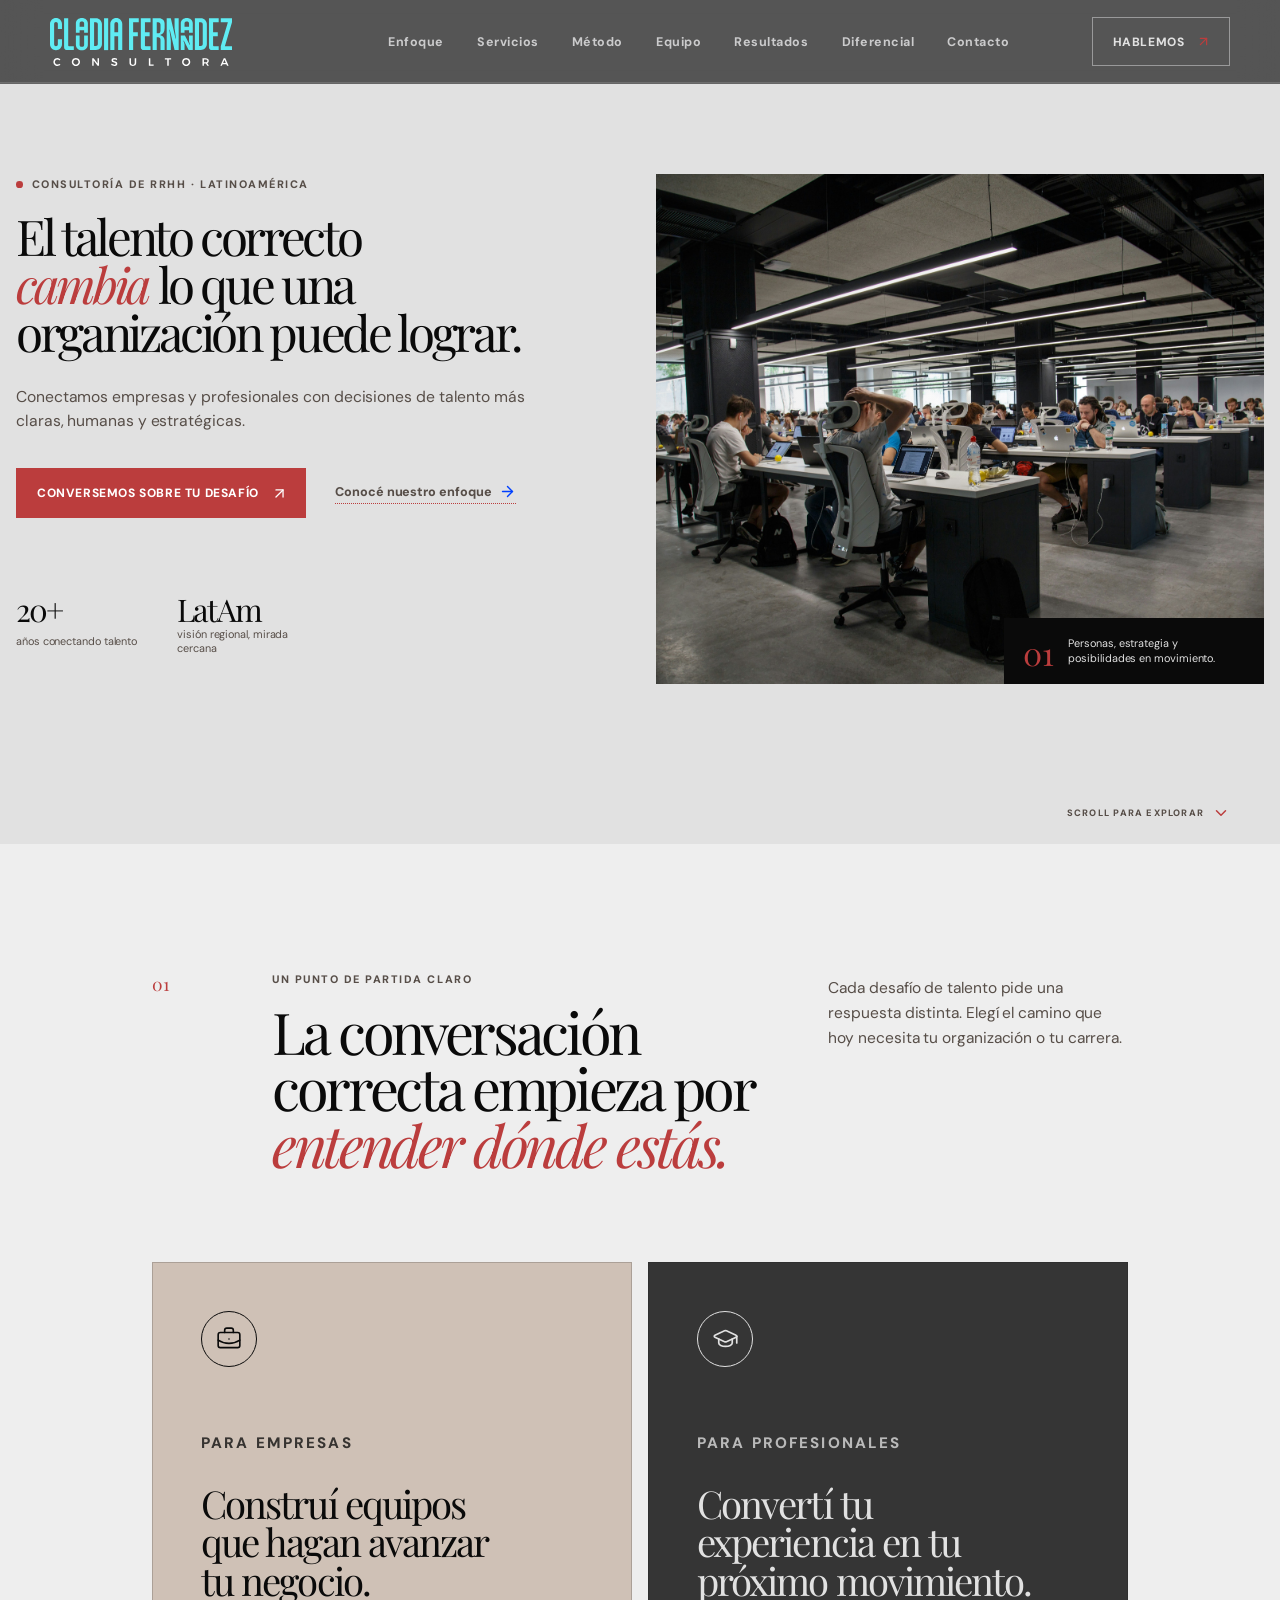
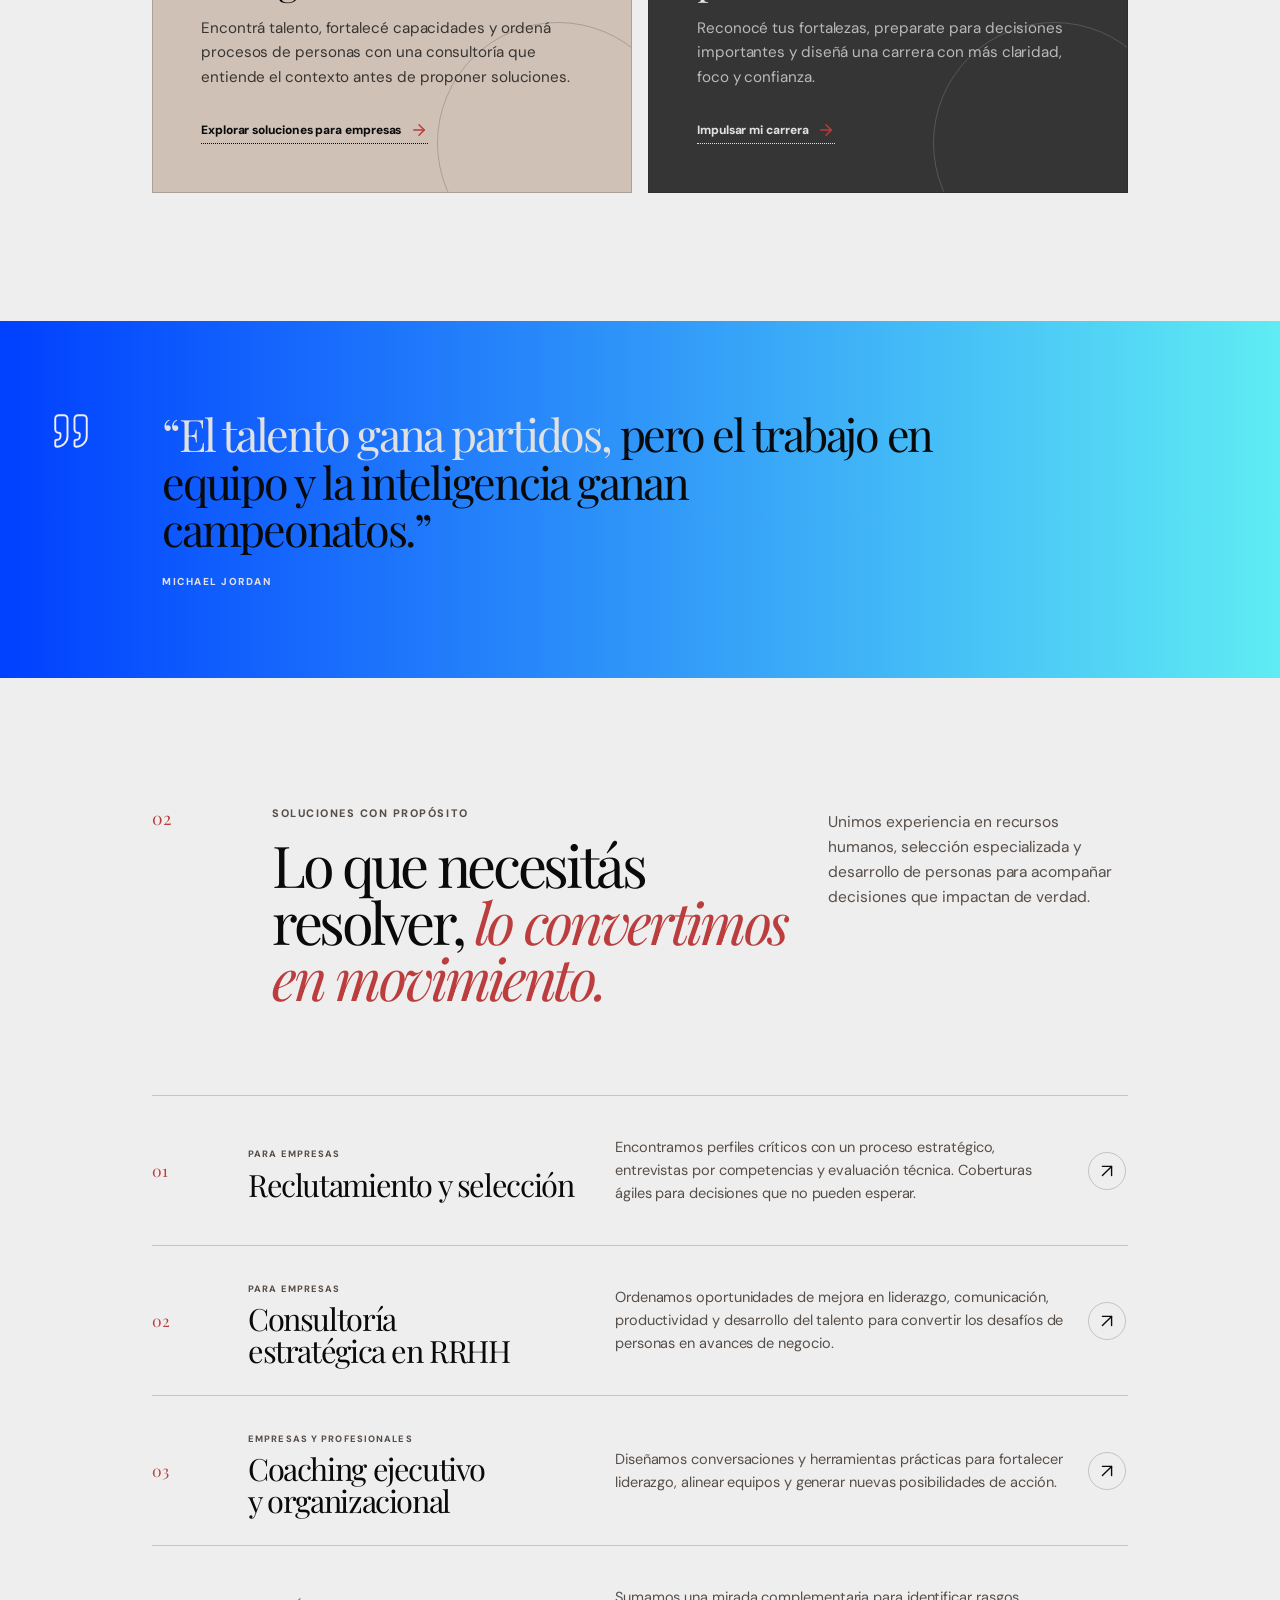
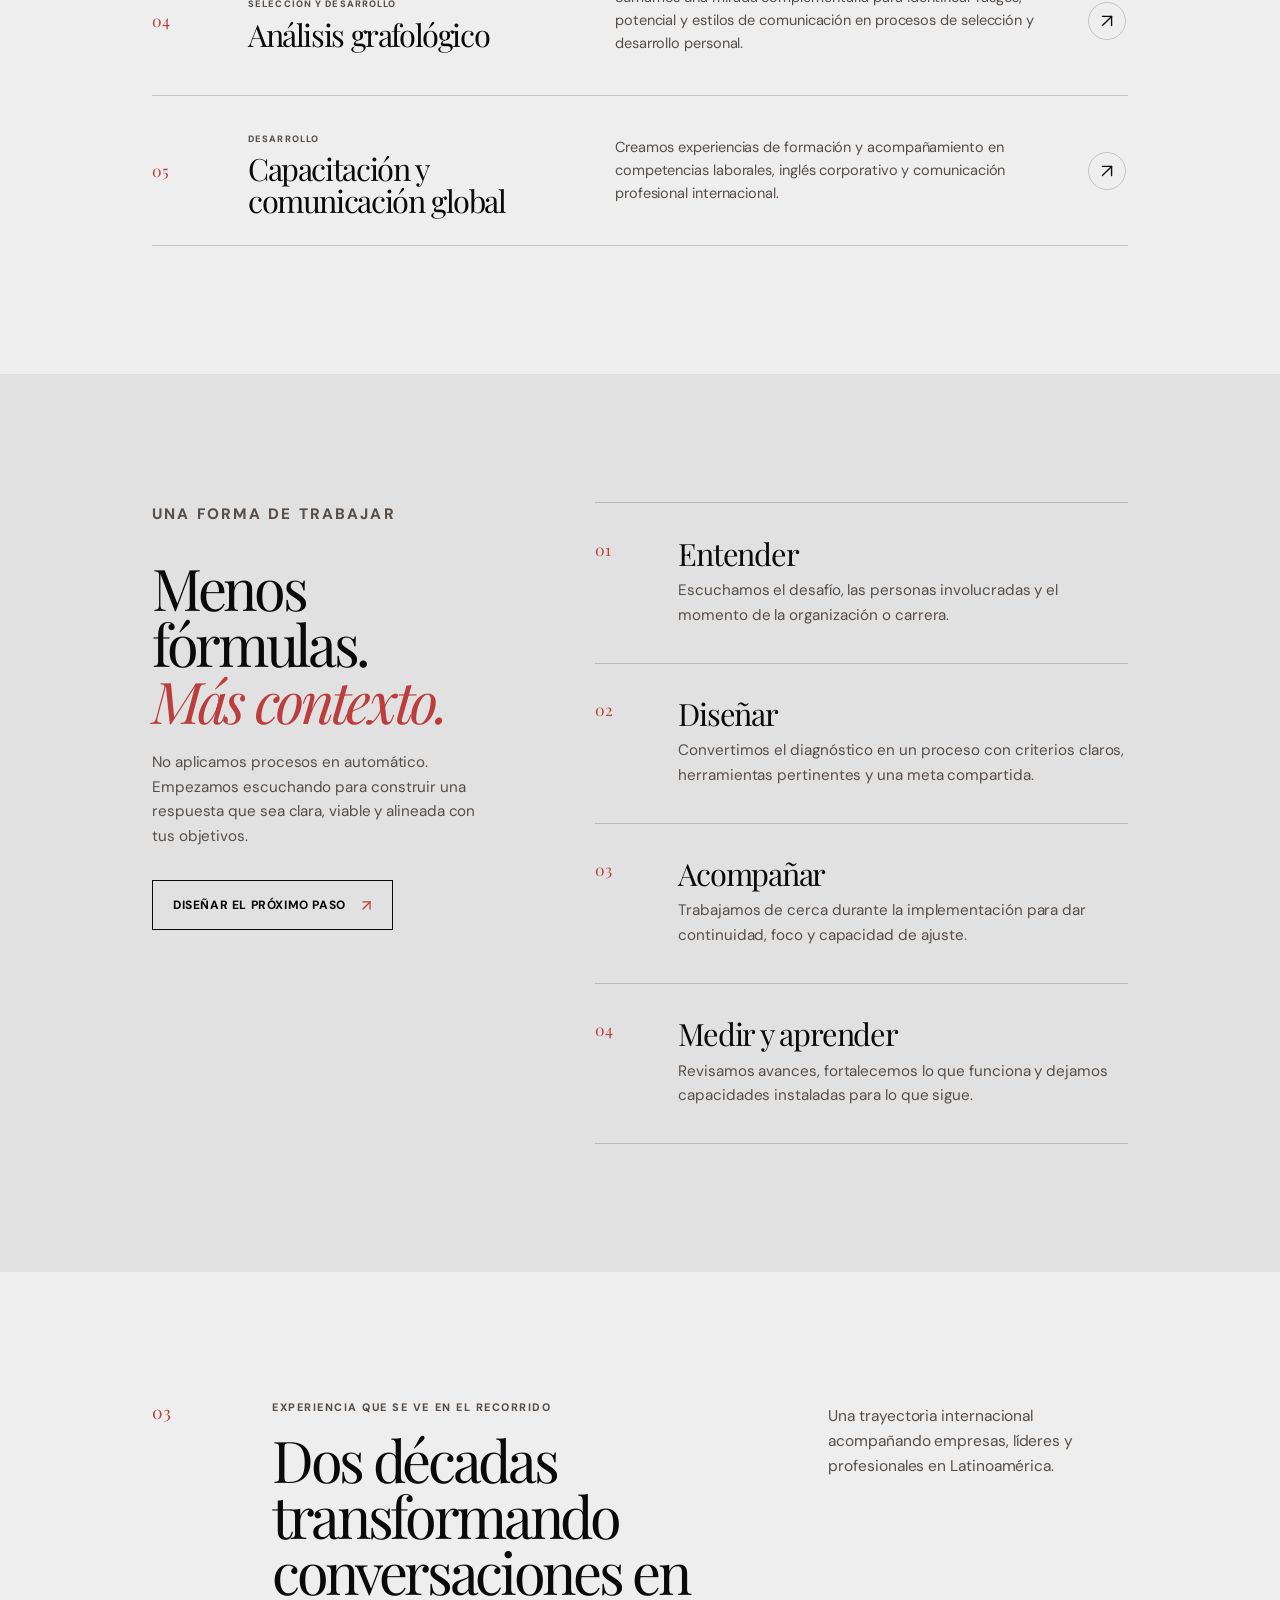
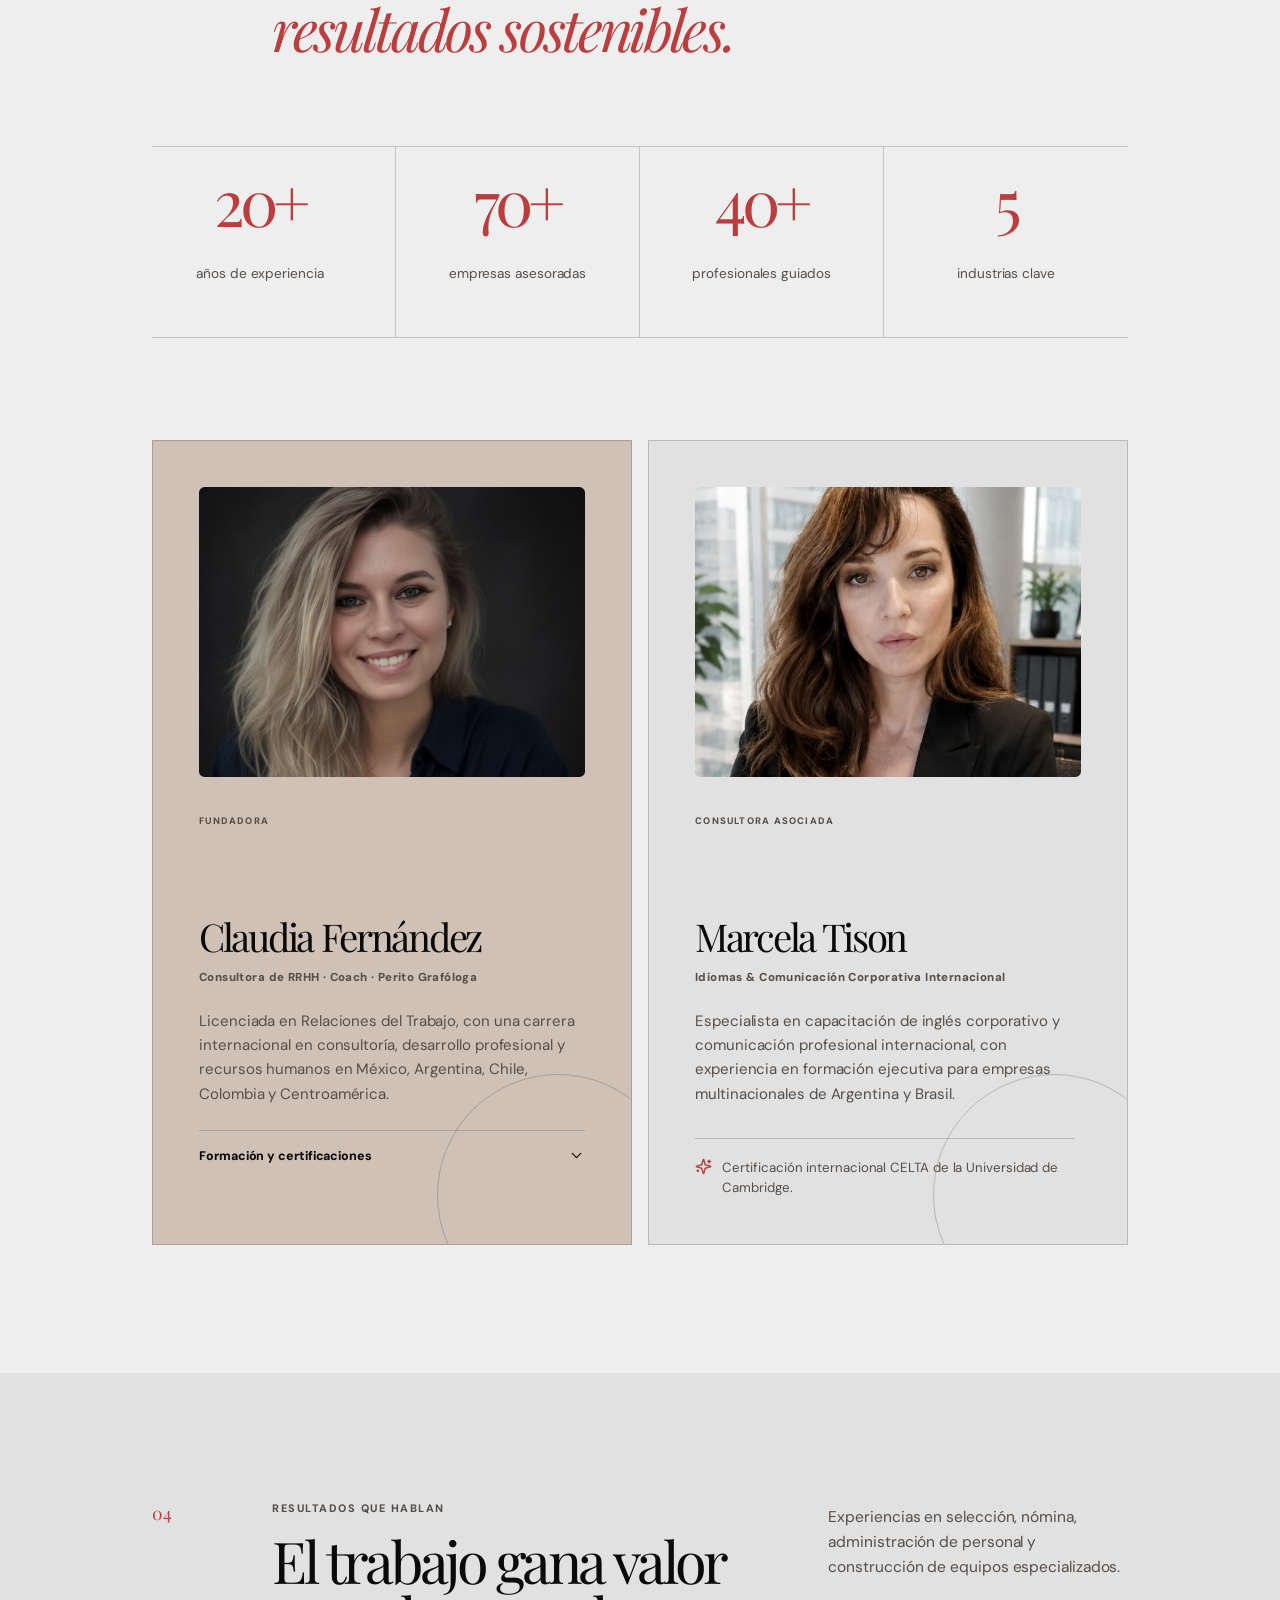
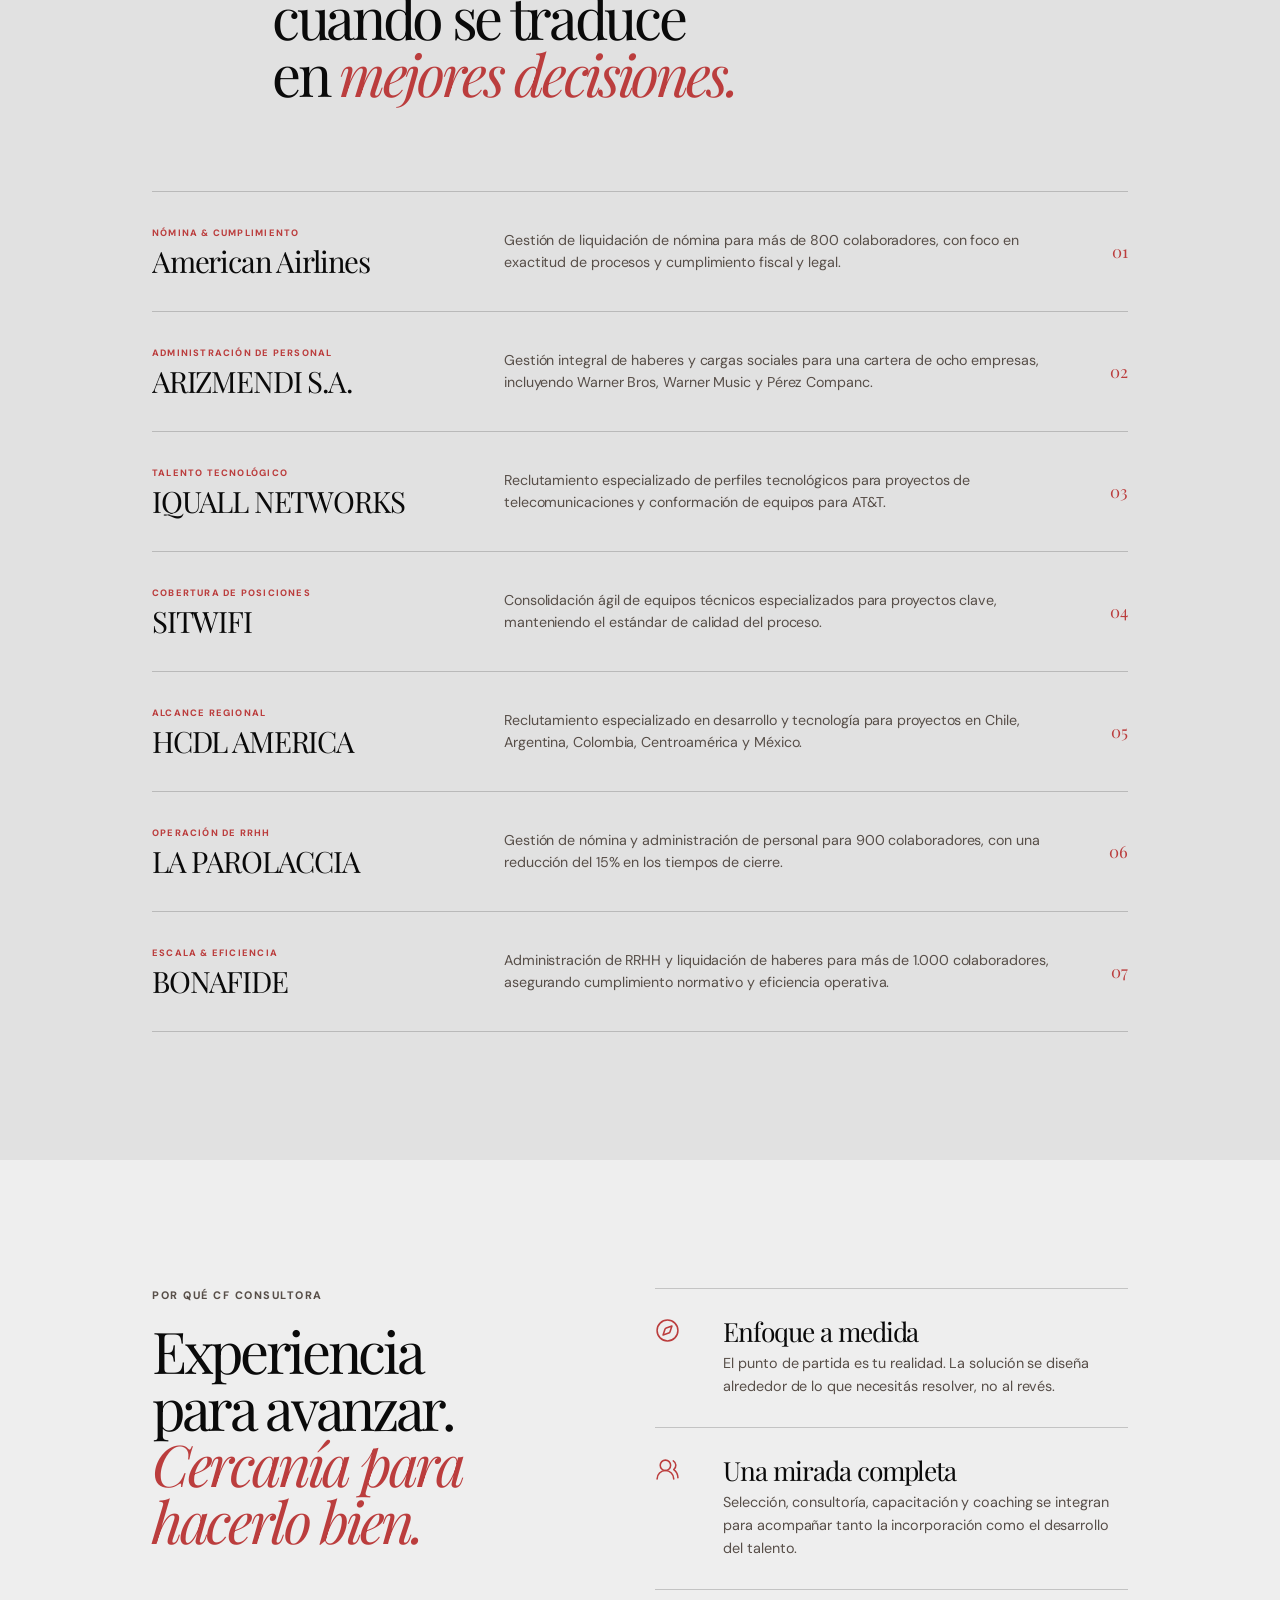
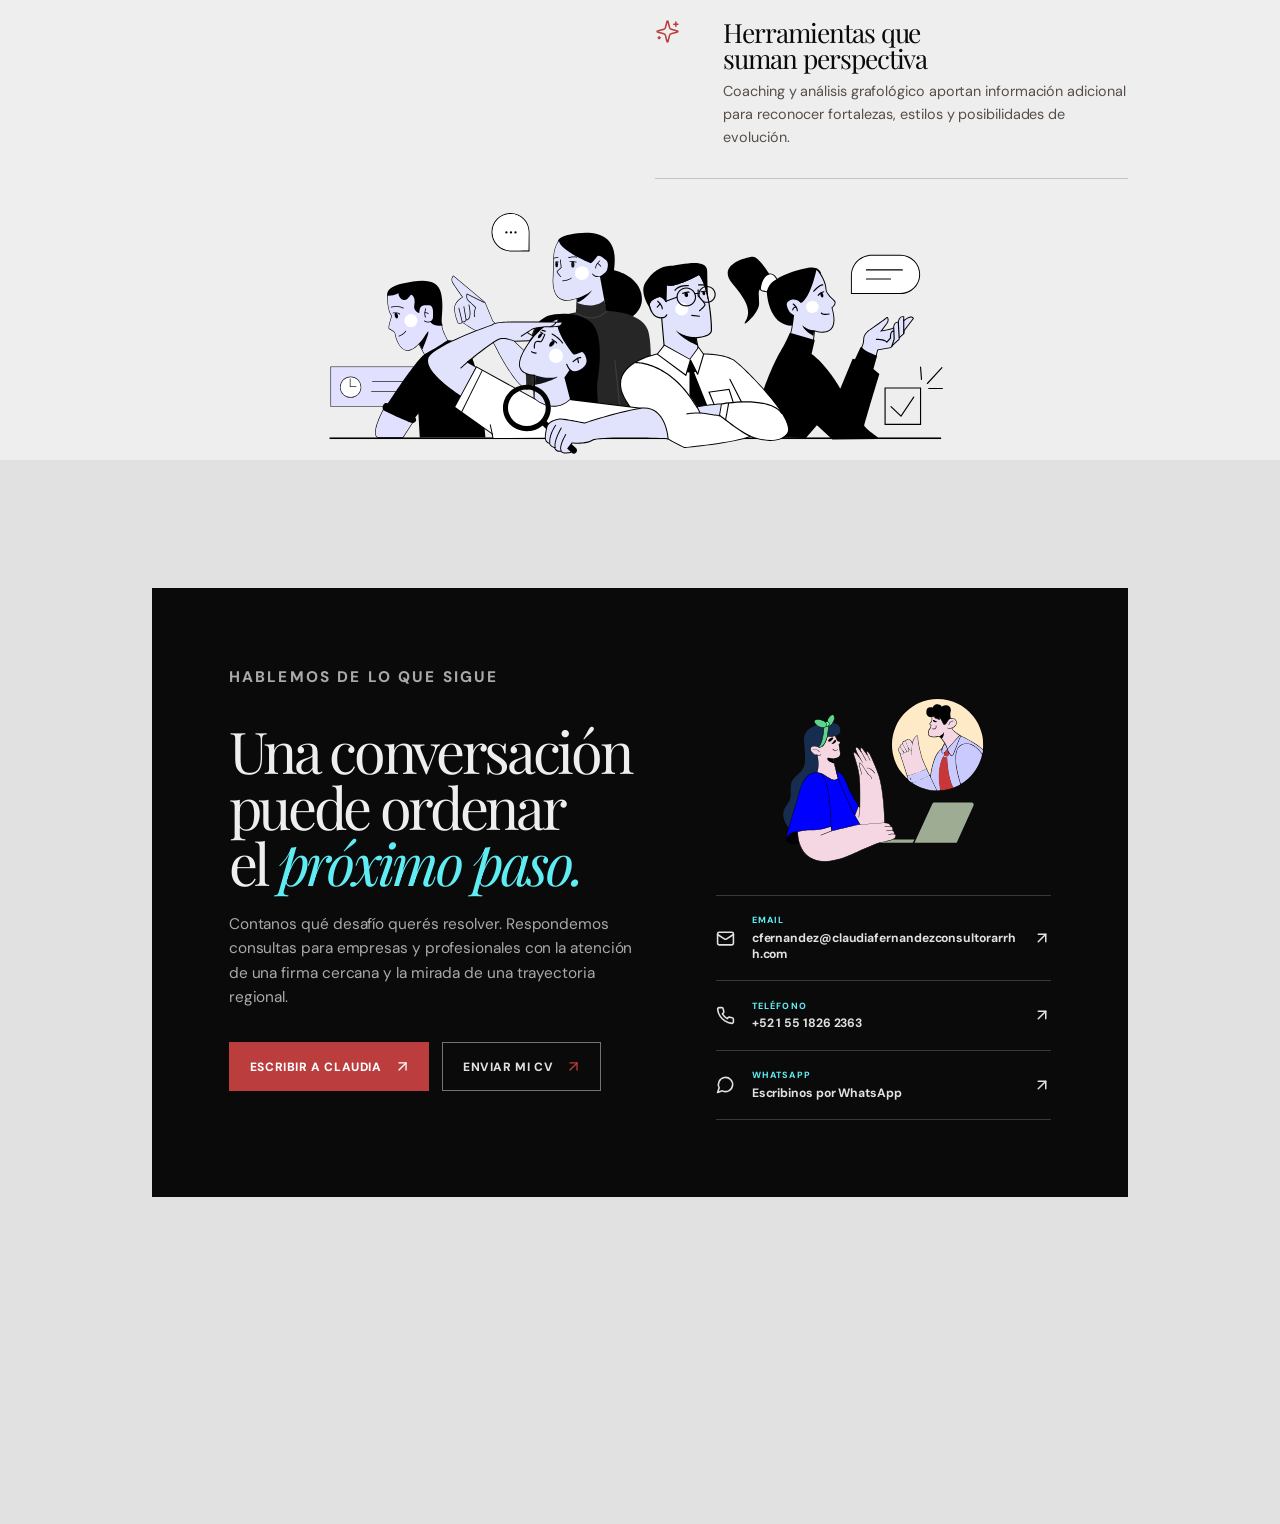
==== commit 2e27228f: "Add files via upload" ====
--- a/index.html
+++ b/index.html
@@ -991,7 +991,7 @@
         Contanos qu&eacute; desaf&iacute;o quer&eacute;s resolver. Respondemos consultas para empresas y profesionales con la atenci&oacute;n de una firma cercana y la mirada de una trayectoria regional.
        </p>
        <div class="contact-actions">
-        <a class="button button-primary" href="mailto:claudiaf@claudiafernandezconsultorarrhh.com?subject=Consulta%20desde%20el%20sitio%20web">
+        <a class="button button-primary" href="mailto:cfernandez@claudiafernandezconsultorarrhh.com?subject=Consulta%20desde%20el%20sitio%20web">
          <span>
           Escribir a Claudia
          </span>
@@ -1002,7 +1002,7 @@
           </path>
          </svg>
         </a>
-        <a class="button button-dark" href="mailto:claudiaf@claudiafernandezconsultorarrhh.com?subject=Quiero%20enviar%20mi%20CV">
+        <a class="button button-dark" href="mailto:cfernandez@claudiafernandezconsultorarrhh.com?subject=Quiero%20enviar%20mi%20CV">
          <span>
           Enviar mi CV
          </span>
@@ -1017,7 +1017,7 @@
       </div>
       <aside aria-label="Canales de contacto" class="contact-channels">
         <figure><img src="public/images/remote-video-meeting-illustration.svg"/></figure>
-       <a href="mailto:claudiaf@claudiafernandezconsultorarrhh.com">
+       <a href="mailto:cfernandez@claudiafernandezconsultorarrhh.com">
         <svg class="lucide lucide-mail" fill="none" height="19" stroke="currentColor" stroke-linecap="round" stroke-linejoin="round" stroke-width="2" viewbox="0 0 24 24" width="19" xmlns="http://www.w3.org/2000/svg">
          <rect height="16" rx="2" width="20" x="2" y="4">
          </rect>
@@ -1028,7 +1028,7 @@
          <small>
           EMAIL
          </small>
-         claudiaf@claudiafernandezconsultorarrhh.com
+         cfernandez@claudiafernandezconsultorarrhh.com
         </span>
         <svg class="lucide lucide-arrow-up-right" fill="none" height="18" stroke="currentColor" stroke-linecap="round" stroke-linejoin="round" stroke-width="2" viewbox="0 0 24 24" width="18" xmlns="http://www.w3.org/2000/svg">
          <path d="M7 7h10v10">
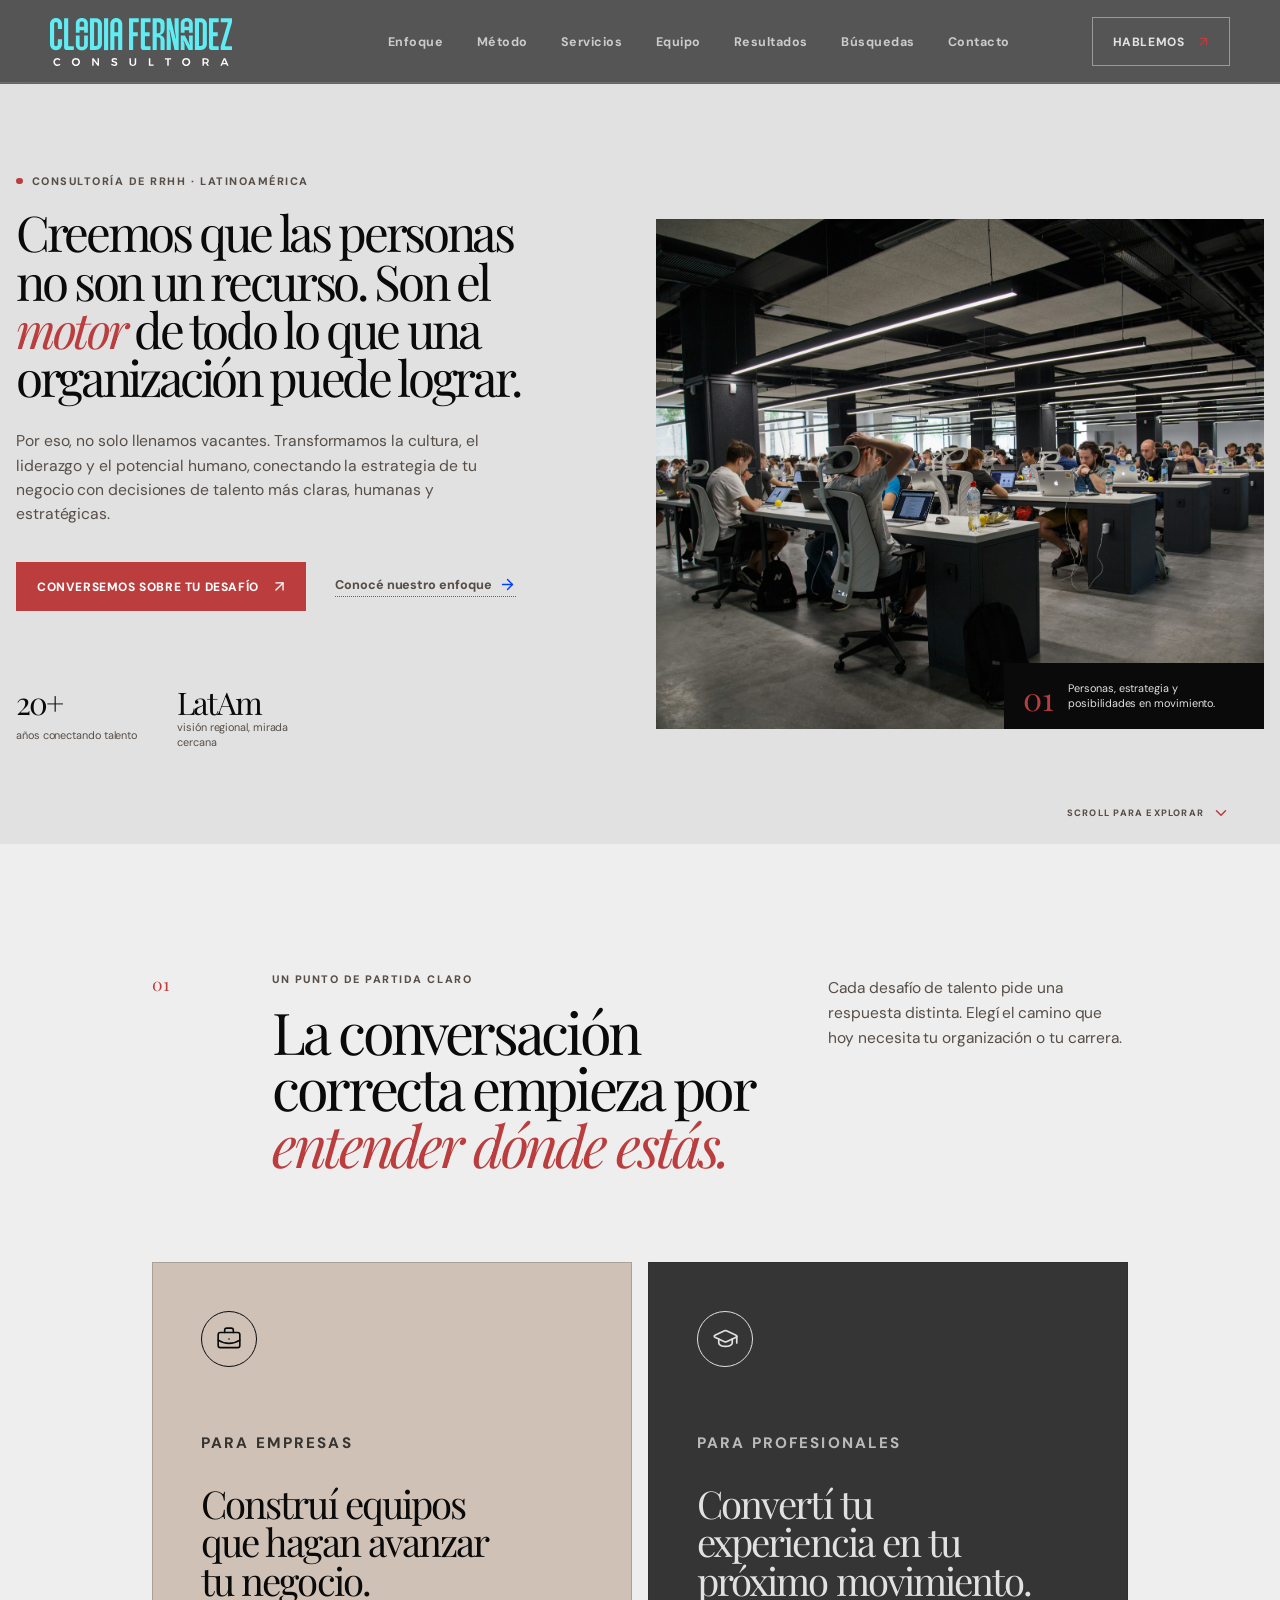
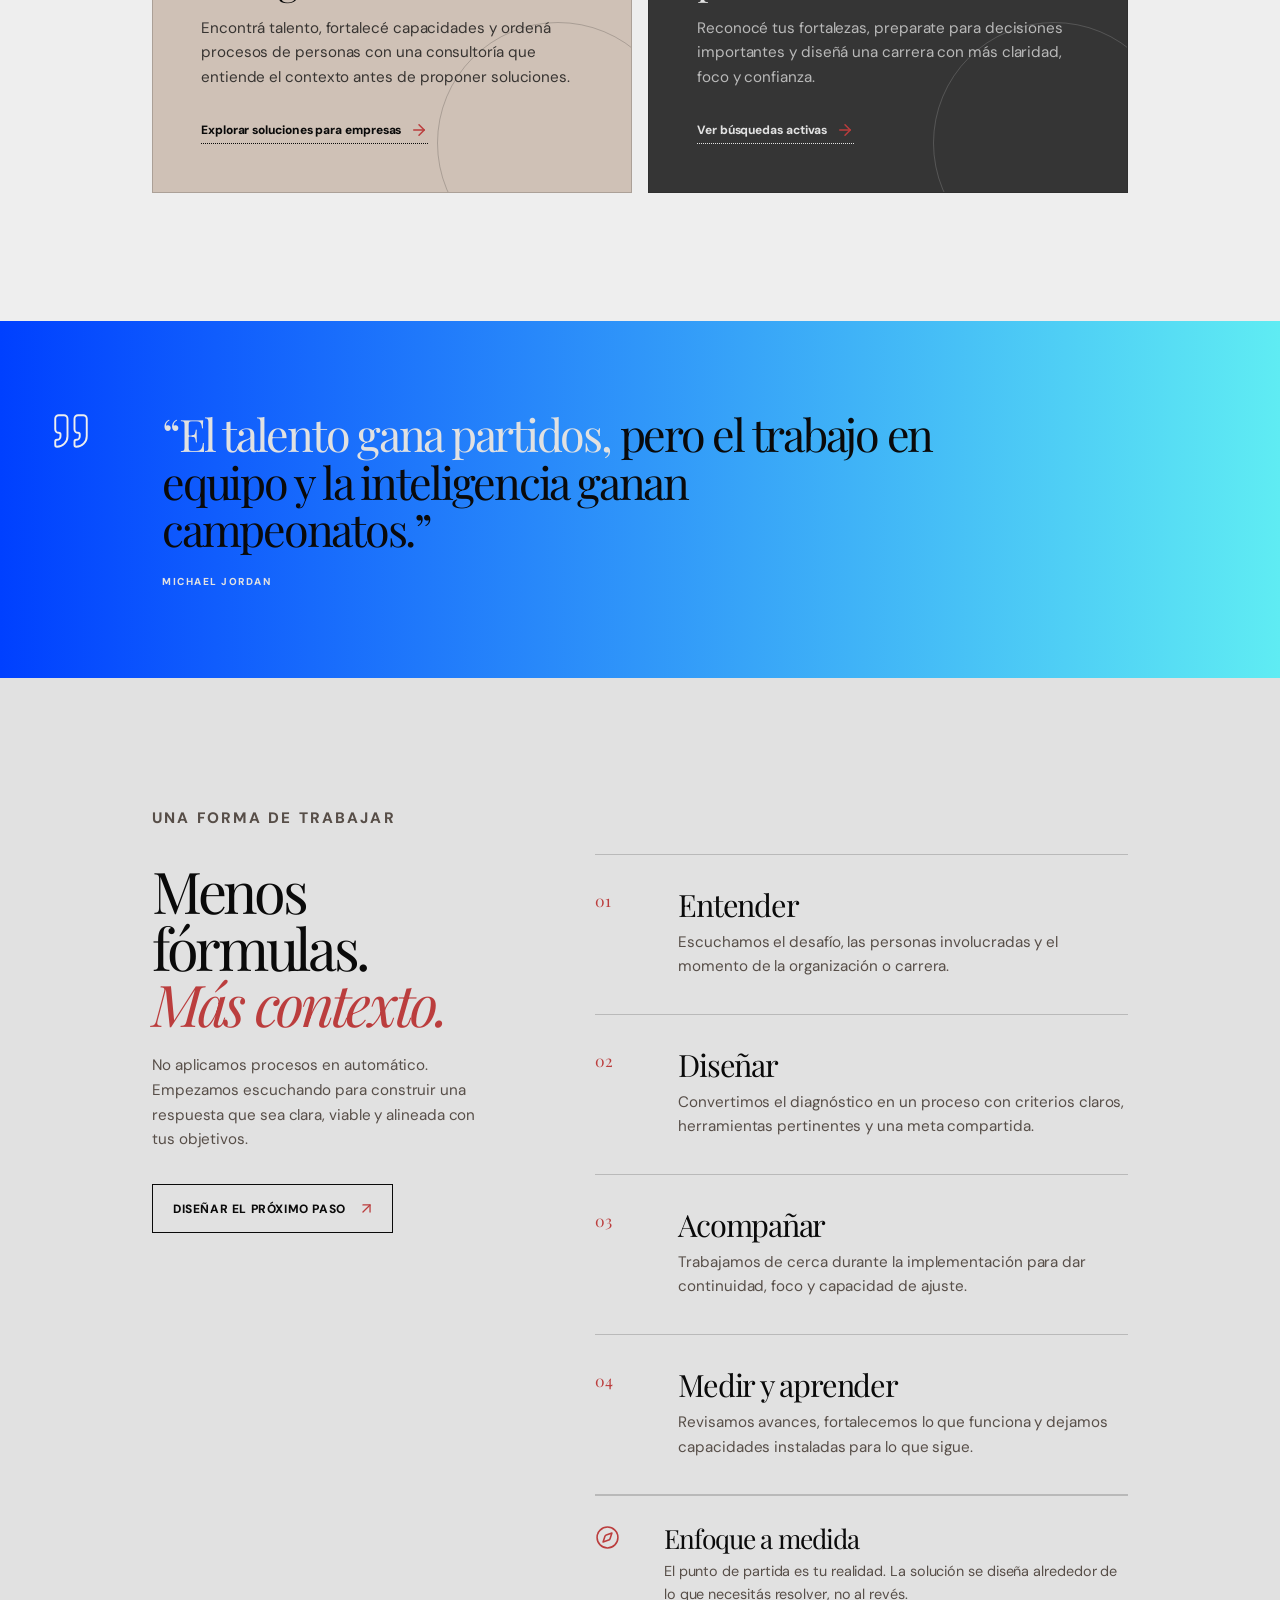
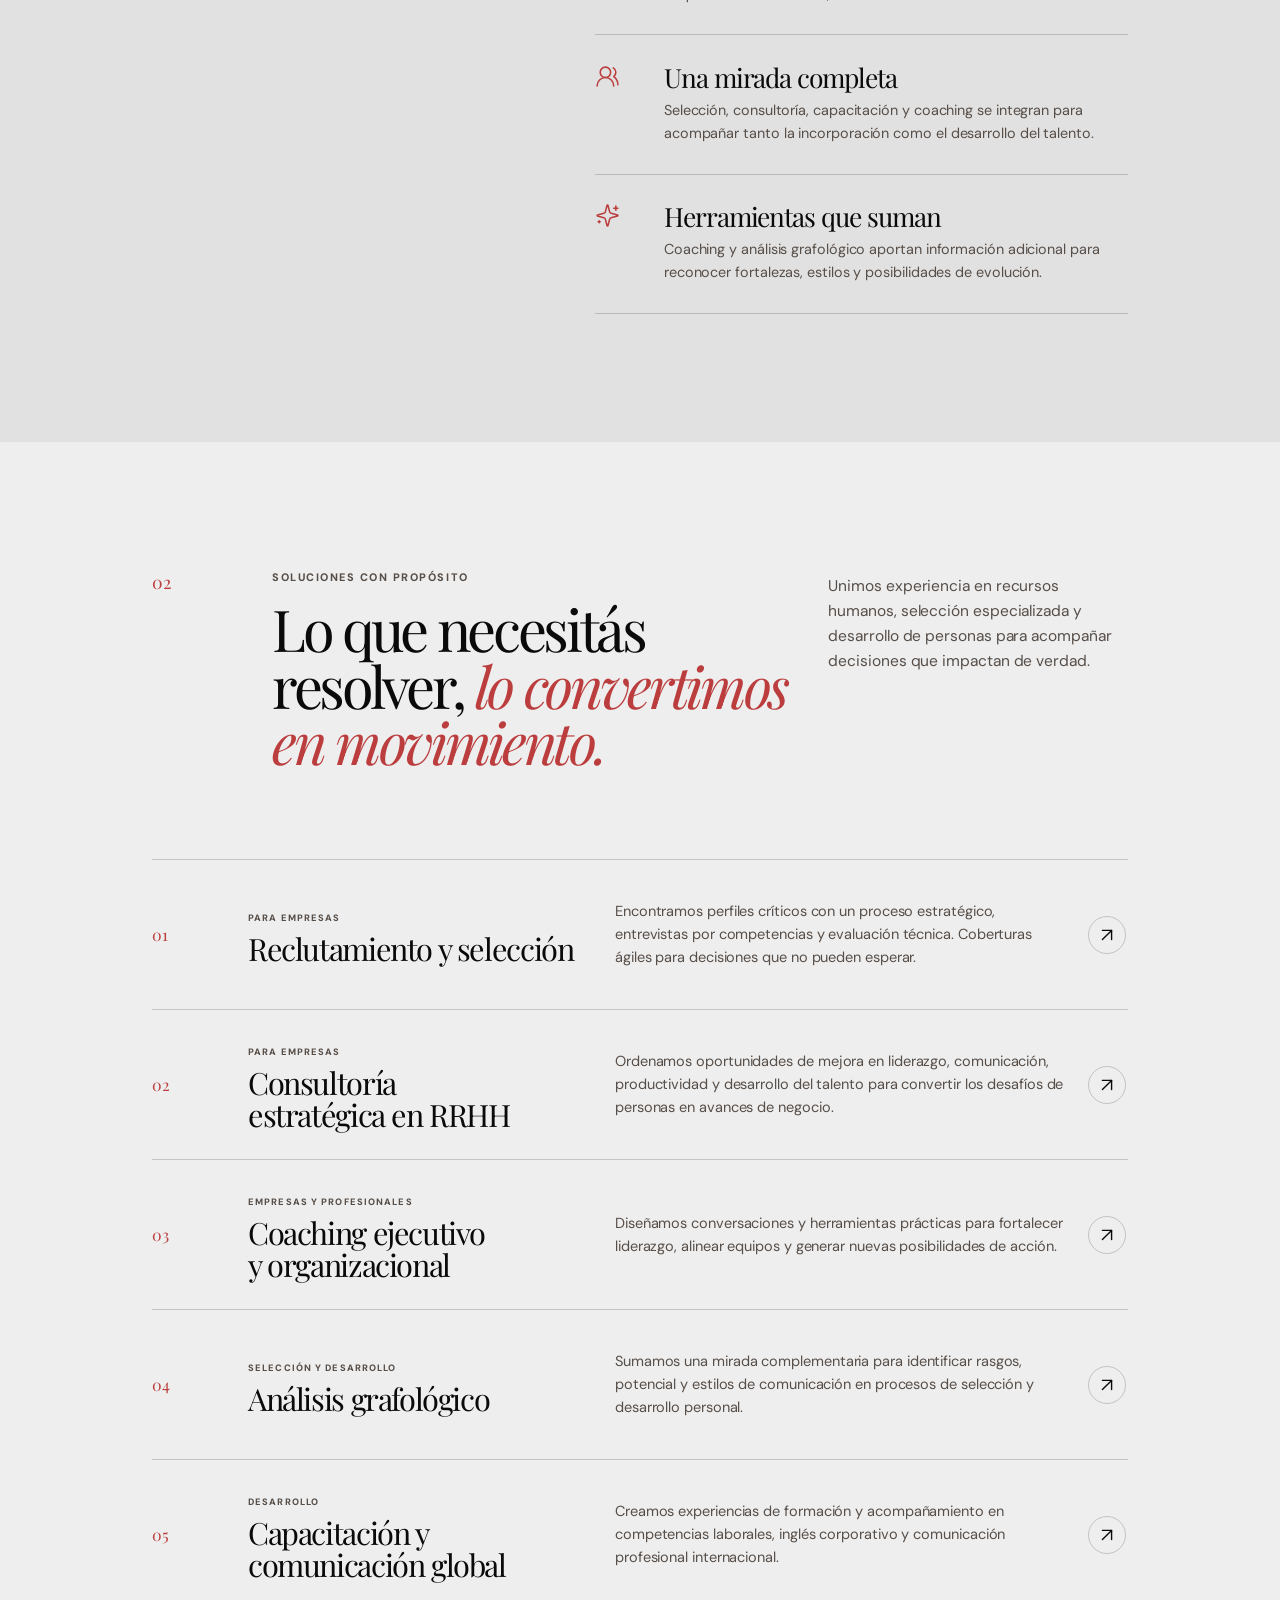
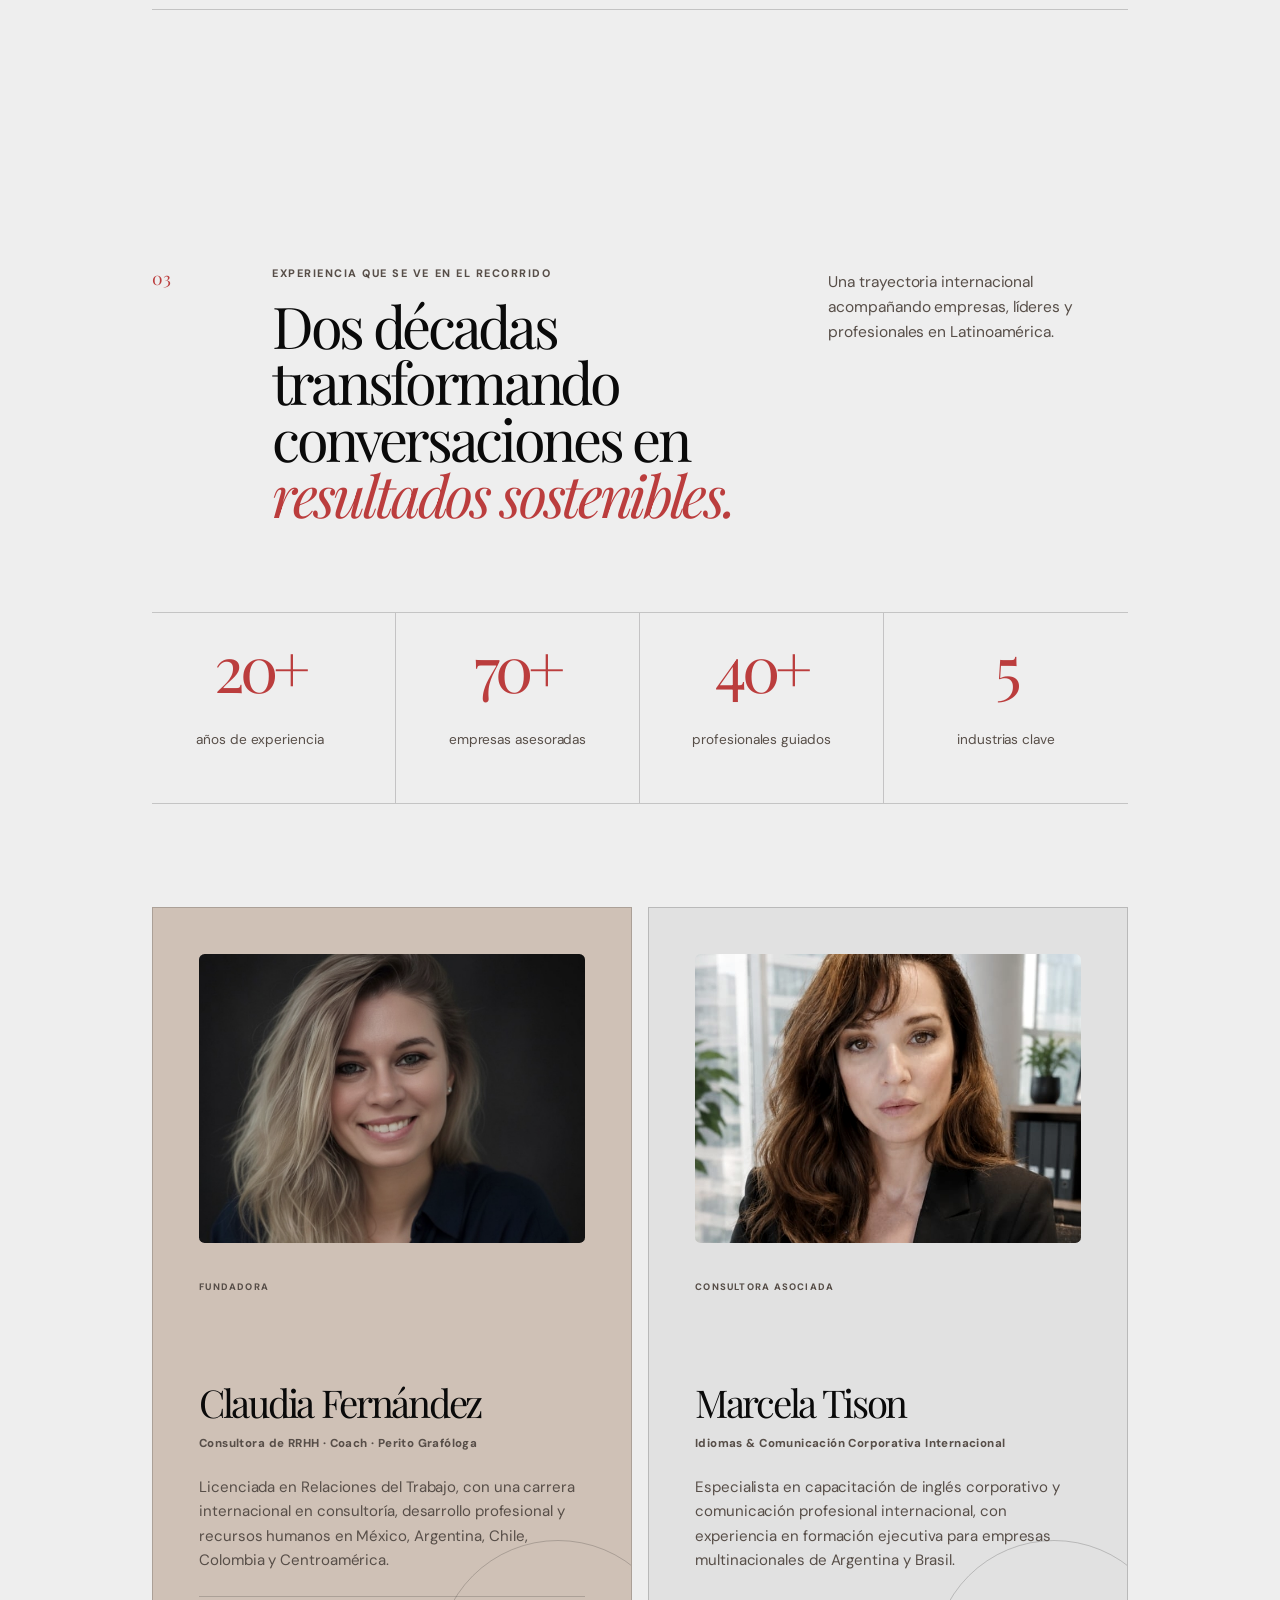
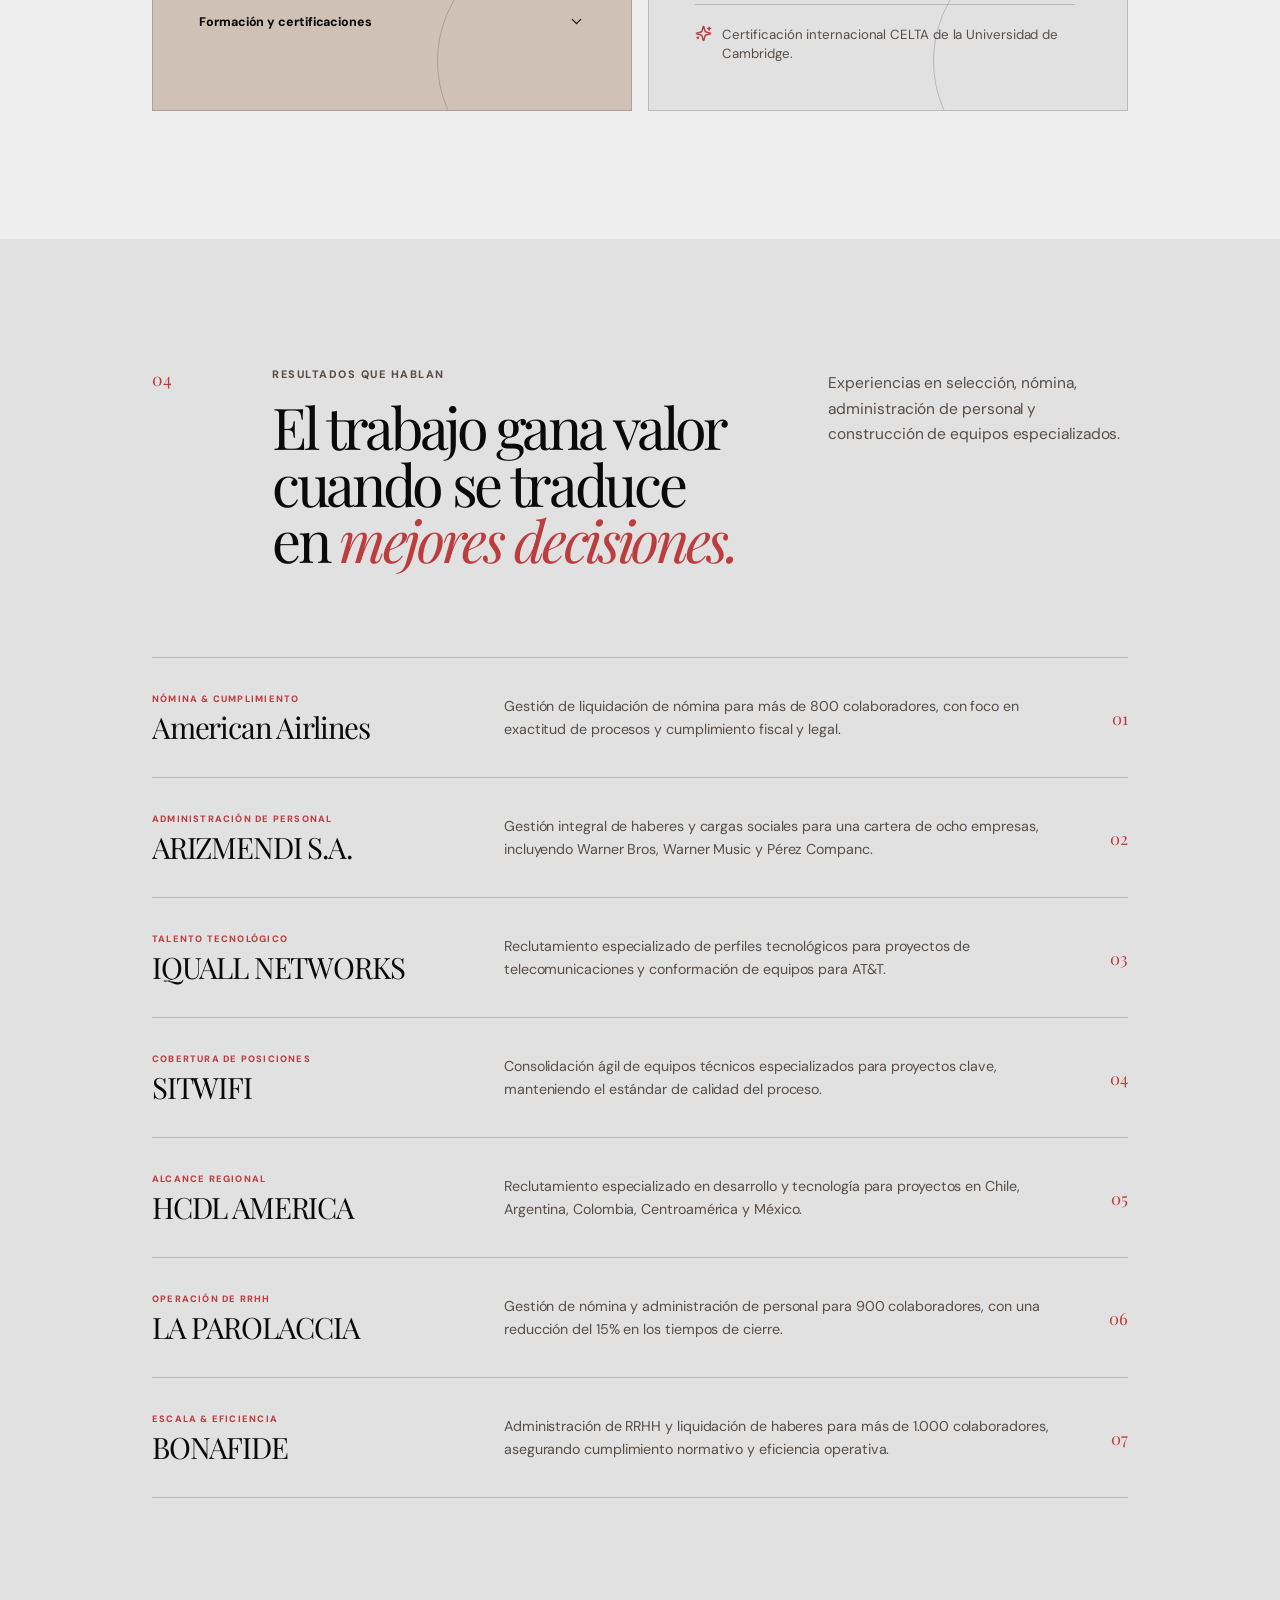
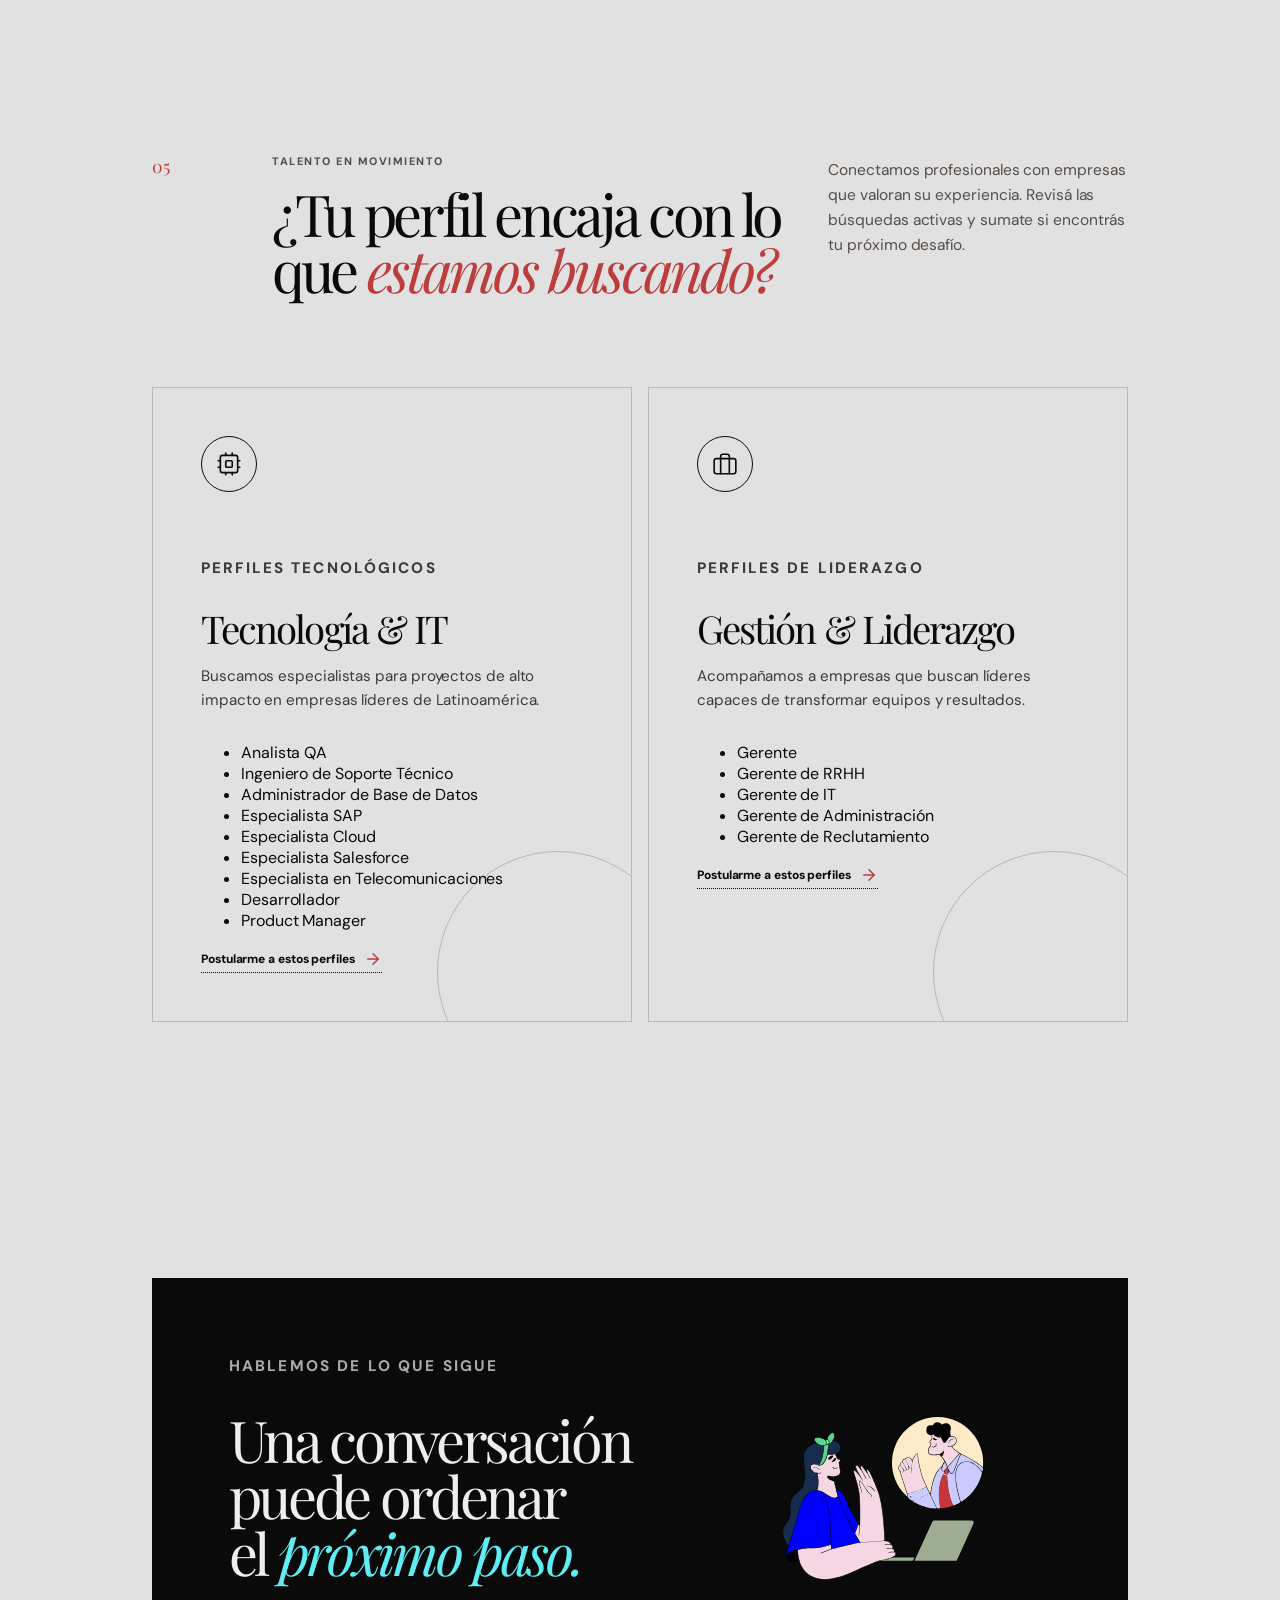
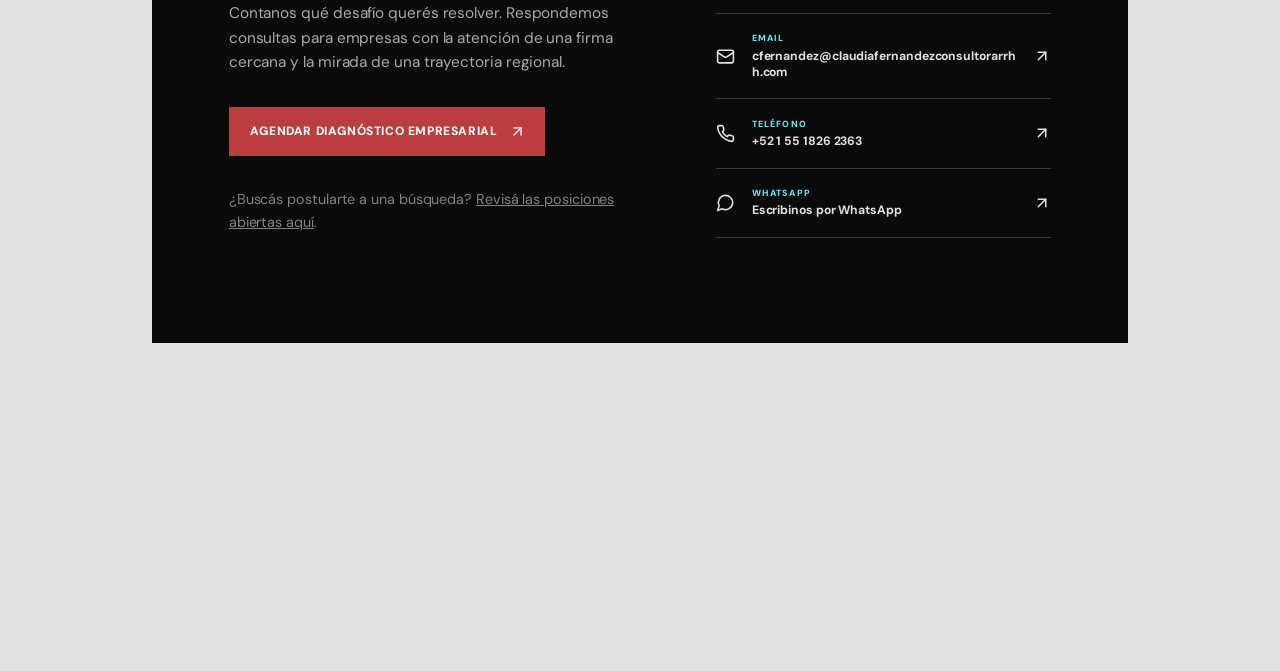
==== commit 9c366203: "Add files via upload" ====
--- a/index.html
+++ b/index.html
@@ -4,1146 +4,532 @@
   <meta charset="utf-8"/>
   <meta content="width=device-width, initial-scale=1.0, maximum-scale=5" name="viewport"/>
   <meta content="#f7f5f1" name="theme-color"/>
-  <meta content="CF Consultora conecta empresas y profesionales con decisiones de talento m&aacute;s claras, humanas y estrat&eacute;gicas en Latinoam&eacute;rica." name="description"/>
+  <meta content="CF Consultora conecta empresas y profesionales con decisiones de talento más claras, humanas y estratégicas en Latinoamérica." name="description"/>
   <meta content="index, follow" name="robots"/>
   <meta content="website" property="og:type"/>
   <meta content="CF Consultora" property="og:site_name"/>
   <meta content="CF Consultora | Talento, estrategia y desarrollo" property="og:title"/>
-  <meta content="Soluciones de RRHH, selecci&oacute;n, consultor&iacute;a y coaching para empresas y profesionales en Latinoam&eacute;rica." property="og:description"/>
+  <meta content="Soluciones de RRHH, selección, consultoría y coaching para empresas y profesionales en Latinoamérica." property="og:description"/>
   <meta content="summary" name="twitter:card"/>
   <meta content="CF Consultora | Talento, estrategia y desarrollo" name="twitter:title"/>
-  <meta content="Decisiones de talento m&aacute;s claras, humanas y estrat&eacute;gicas." name="twitter:description"/>
+  <meta content="Decisiones de talento más claras, humanas y estratégicas." name="twitter:description"/>
   <link href="public/images/logo.svg" rel="icon" type="image/svg+xml"/>
   <link href="public/styles.css" rel="stylesheet"/>
-  <title>
-   CF Consultora | Talento, estrategia y desarrollo
-  </title>
+  <title>CF Consultora | Talento, estrategia y desarrollo</title>
  </head>
  <body>
   <div class="site-shell">
-   <a class="skip-link" href="#contenido">
-    Ir al contenido
-   </a>
+   <a class="skip-link" href="#contenido">Ir al contenido</a>
    <div aria-hidden="true" class="reading-progress">
-    <span style="width:0%">
-    </span>
+    <span style="width:0%"></span>
    </div>
-   <header class="site-header">
-    <a aria-label="CF Consultora &mdash; inicio" class="brand" href="#inicio">
+   
+   <header class="site-header glass">
+    <a aria-label="CF Consultora — inicio" class="brand" href="#inicio">
      <img alt="" height="42" src="public/images/logo-head.svg" width="42"/>
-     <span>
-      <strong>
-       CF
-      </strong>
-      <em>
-       Consultora
-      </em>
-     </span>
+     <span><strong>CF</strong><em>Consultora</em></span>
     </a>
-    <nav aria-label="Navegaci&oacute;n principal" class="desktop-nav">
-     <a href="#enfoque">
-      Enfoque
-     </a>
-     <a href="#servicios">
-      Servicios
-     </a>
-     <a href="#metodo">
-      M&eacute;todo
-     </a>
-     <a href="#equipo">
-      Equipo
-     </a>
-     <a href="#resultados">
-      Resultados
-     </a>
-     <a href="#diferencial">
-      Diferencial
-     </a>
-     <a href="#contacto">
-      Contacto
-     </a>
+    <nav aria-label="Navegación principal" class="desktop-nav">
+     <a href="#enfoque">Enfoque</a>
+     <a href="#metodo">Método</a>
+     <a href="#servicios">Servicios</a>
+     <a href="#equipo">Equipo</a>
+     <a href="#resultados">Resultados</a>
+     <a href="#busquedas">Búsquedas</a>
+     <a href="#contacto">Contacto</a>
     </nav>
     <div class="header-action">
      <a class="button button-dark" href="#contacto">
       Hablemos
-      <svg class="lucide lucide-arrow-up-right" fill="none" height="15" stroke="currentColor" stroke-linecap="round" stroke-linejoin="round" stroke-width="2" viewbox="0 0 24 24" width="15" xmlns="http://www.w3.org/2000/svg">
-       <path d="M7 7h10v10">
-       </path>
-       <path d="M7 17 17 7">
-       </path>
+      <svg class="lucide lucide-arrow-up-right" fill="none" height="15" stroke="currentColor" stroke-linecap="round" stroke-linejoin="round" stroke-width="2" viewBox="0 0 24 24" width="15" xmlns="http://www.w3.org/2000/svg">
+       <path d="M7 7h10v10"></path><path d="M7 17 17 7"></path>
       </svg>
      </a>
-     <button aria-expanded="false" aria-label="Abrir men&uacute;" class="menu-toggle" type="button">
-      <svg class="lucide lucide-menu" fill="none" height="22" stroke="currentColor" stroke-linecap="round" stroke-linejoin="round" stroke-width="2" viewbox="0 0 24 24" width="22" xmlns="http://www.w3.org/2000/svg">
-       <line x1="4" x2="20" y1="12" y2="12">
-       </line>
-       <line x1="4" x2="20" y1="6" y2="6">
-       </line>
-       <line x1="4" x2="20" y1="18" y2="18">
-       </line>
+     <button aria-expanded="false" aria-label="Abrir menú" class="menu-toggle" type="button">
+      <svg class="lucide lucide-menu" fill="none" height="22" stroke="currentColor" stroke-linecap="round" stroke-linejoin="round" stroke-width="2" viewBox="0 0 24 24" width="22" xmlns="http://www.w3.org/2000/svg">
+       <line x1="4" x2="20" y1="12" y2="12"></line><line x1="4" x2="20" y1="6" y2="6"></line><line x1="4" x2="20" y1="18" y2="18"></line>
       </svg>
      </button>
     </div>
     <div aria-hidden="true" class="mobile-nav">
      <div class="mobile-nav-inner">
-      <p class="eyebrow">
-       MEN&Uacute;
-      </p>
-      <a href="#enfoque" tabindex="-1">
-       Enfoque
-       <svg class="lucide lucide-arrow-right" fill="none" height="18" stroke="var(--brutal-red)" stroke-linecap="round" stroke-linejoin="round" stroke-width="2" viewbox="0 0 24 24" width="18" xmlns="http://www.w3.org/2000/svg">
-        <path d="M5 12h14">
-        </path>
-        <path d="m12 5 7 7-7 7">
-        </path>
-       </svg>
-      </a>
-      <a href="#servicios" tabindex="-1">
-       Servicios
-       <svg class="lucide lucide-arrow-right" fill="none" height="18" stroke="var(--brutal-red)" stroke-linecap="round" stroke-linejoin="round" stroke-width="2" viewbox="0 0 24 24" width="18" xmlns="http://www.w3.org/2000/svg">
-        <path d="M5 12h14">
-        </path>
-        <path d="m12 5 7 7-7 7">
-        </path>
-       </svg>
-      </a>
-      <a href="#metodo" tabindex="-1">
-       M&eacute;todo
-       <svg class="lucide lucide-arrow-right" fill="none" height="18" stroke="var(--brutal-red)" stroke-linecap="round" stroke-linejoin="round" stroke-width="2" viewbox="0 0 24 24" width="18" xmlns="http://www.w3.org/2000/svg">
-        <path d="M5 12h14">
-        </path>
-        <path d="m12 5 7 7-7 7">
-        </path>
-       </svg>
-      </a>
-      <a href="#equipo" tabindex="-1">
-       Equipo
-       <svg class="lucide lucide-arrow-right" fill="none" height="18" stroke="var(--brutal-red)" stroke-linecap="round" stroke-linejoin="round" stroke-width="2" viewbox="0 0 24 24" width="18" xmlns="http://www.w3.org/2000/svg">
-        <path d="M5 12h14">
-        </path>
-        <path d="m12 5 7 7-7 7">
-        </path>
-       </svg>
-      </a>
-      <a href="#resultados" tabindex="-1">
-       Resultados
-       <svg class="lucide lucide-arrow-right" fill="none" height="18" stroke="var(--brutal-red)" stroke-linecap="round" stroke-linejoin="round" stroke-width="2" viewbox="0 0 24 24" width="18" xmlns="http://www.w3.org/2000/svg">
-        <path d="M5 12h14">
-        </path>
-        <path d="m12 5 7 7-7 7">
-        </path>
-       </svg>
-      </a>
-      <a href="#diferencial" tabindex="-1">
-       Diferencial
-       <svg class="lucide lucide-arrow-right" fill="none" height="18" stroke="var(--brutal-red)" stroke-linecap="round" stroke-linejoin="round" stroke-width="2" viewbox="0 0 24 24" width="18" xmlns="http://www.w3.org/2000/svg">
-        <path d="M5 12h14">
-        </path>
-        <path d="m12 5 7 7-7 7">
-        </path>
-       </svg>
-      </a>
-      <a href="#contacto" tabindex="-1">
-       Contacto
-       <svg class="lucide lucide-arrow-right" fill="none" height="18" stroke="var(--brutal-red)" stroke-linecap="round" stroke-linejoin="round" stroke-width="2" viewbox="0 0 24 24" width="18" xmlns="http://www.w3.org/2000/svg">
-        <path d="M5 12h14">
-        </path>
-        <path d="m12 5 7 7-7 7">
-        </path>
-       </svg>
-      </a>
-      <a class="button button-primary" href="#contacto">
-       <span>
-        Agendar una conversaci&oacute;n
-       </span>
-       <svg aria-hidden="true" class="lucide lucide-arrow-up-right" fill="none" height="17" stroke="var(--brutal-red)" stroke-linecap="round" stroke-linejoin="round" stroke-width="1.8" viewbox="0 0 24 24" width="17" xmlns="http://www.w3.org/2000/svg">
-        <path d="M7 7h10v10">
-        </path>
-        <path d="M7 17 17 7">
-        </path>
-       </svg>
-      </a>
+      <p class="eyebrow">MENÚ</p>
+      <a href="#enfoque" tabindex="-1">Enfoque <svg class="lucide lucide-arrow-right" fill="none" height="18" stroke="var(--brutal-red)" stroke-linecap="round" stroke-linejoin="round" stroke-width="2" viewBox="0 0 24 24" width="18" xmlns="http://www.w3.org/2000/svg">
+        <path d="M5 12h14">
+        </path>
+        <path d="m12 5 7 7-7 7">
+        </path>
+       </svg></a>
+      <a href="#metodo" tabindex="-1">Método <svg class="lucide lucide-arrow-right" fill="none" height="18" stroke="var(--brutal-red)" stroke-linecap="round" stroke-linejoin="round" stroke-width="2" viewBox="0 0 24 24" width="18" xmlns="http://www.w3.org/2000/svg">
+        <path d="M5 12h14">
+        </path>
+        <path d="m12 5 7 7-7 7">
+        </path>
+       </svg></a>
+      <a href="#servicios" tabindex="-1">Servicios <svg class="lucide lucide-arrow-right" fill="none" height="18" stroke="var(--brutal-red)" stroke-linecap="round" stroke-linejoin="round" stroke-width="2" viewBox="0 0 24 24" width="18" xmlns="http://www.w3.org/2000/svg">
+        <path d="M5 12h14">
+        </path>
+        <path d="m12 5 7 7-7 7">
+        </path>
+       </svg></a>
+      <a href="#equipo" tabindex="-1">Equipo <svg class="lucide lucide-arrow-right" fill="none" height="18" stroke="var(--brutal-red)" stroke-linecap="round" stroke-linejoin="round" stroke-width="2" viewBox="0 0 24 24" width="18" xmlns="http://www.w3.org/2000/svg">
+        <path d="M5 12h14">
+        </path>
+        <path d="m12 5 7 7-7 7">
+        </path>
+       </svg></a>
+      <a href="#resultados" tabindex="-1">Resultados <svg class="lucide lucide-arrow-right" fill="none" height="18" stroke="var(--brutal-red)" stroke-linecap="round" stroke-linejoin="round" stroke-width="2" viewBox="0 0 24 24" width="18" xmlns="http://www.w3.org/2000/svg">
+        <path d="M5 12h14">
+        </path>
+        <path d="m12 5 7 7-7 7">
+        </path>
+       </svg></a>
+      <a href="#busquedas" tabindex="-1">Búsquedas activas <svg class="lucide lucide-arrow-right" fill="none" height="18" stroke="var(--brutal-red)" stroke-linecap="round" stroke-linejoin="round" stroke-width="2" viewBox="0 0 24 24" width="18" xmlns="http://www.w3.org/2000/svg">
+        <path d="M5 12h14">
+        </path>
+        <path d="m12 5 7 7-7 7">
+        </path>
+       </svg></a>
+      <a href="#contacto" tabindex="-1">Contacto <svg class="lucide lucide-arrow-right" fill="none" height="18" stroke="var(--brutal-red)" stroke-linecap="round" stroke-linejoin="round" stroke-width="2" viewBox="0 0 24 24" width="18" xmlns="http://www.w3.org/2000/svg">
+        <path d="M5 12h14">
+        </path>
+        <path d="m12 5 7 7-7 7">
+        </path>
+       </svg></a>
+      <a class="button button-primary" href="#contacto"><span>Agendar una conversación</span></a>
      </div>
     </div>
    </header>
+
    <main id="contenido">
+    
+    <!-- 1. HERO (THE WHY) -->
     <section class="hero" id="inicio">
-
      <div class="hero-grid">
       <div class="hero-copy">
        <div class="hero-kicker reveal">
-        <span class="kicker-dot">
-        </span>
-        CONSULTOR&Iacute;A DE RRHH &middot; LATINOAM&Eacute;RICA
+        <span class="kicker-dot"></span>
+        CONSULTORÍA DE RRHH · LATINOAMÉRICA
        </div>
        <h1 class="reveal reveal-delay-1">
-        El talento correcto
-        <i>
-         cambia
-        </i>
-        lo que una organizaci&oacute;n puede lograr.
+        Creemos que las personas no son un recurso. Son el <i>motor</i> de todo lo que una organización puede lograr.
        </h1>
        <p class="hero-description reveal reveal-delay-2">
-        Conectamos empresas y profesionales con decisiones de talento m&aacute;s claras, humanas y estrat&eacute;gicas.
+        Por eso, no solo llenamos vacantes. Transformamos la cultura, el liderazgo y el potencial humano, conectando la estrategia de tu negocio con decisiones de talento más claras, humanas y estratégicas.
        </p>
        <div class="hero-actions reveal reveal-delay-3">
         <a class="button button-primary" href="#contacto">
-         <span>
-          Conversemos sobre tu desaf&iacute;o
-         </span>
-         <svg aria-hidden="true" class="lucide lucide-arrow-up-right" fill="none" height="17" stroke="currentColor" stroke-linecap="round" stroke-linejoin="round" stroke-width="1.8" viewbox="0 0 24 24" width="17" xmlns="http://www.w3.org/2000/svg">
-          <path d="M7 7h10v10">
-          </path>
-          <path d="M7 17 17 7">
-          </path>
+         <span>Conversemos sobre tu desafío</span>
+         <svg aria-hidden="true" class="lucide lucide-arrow-up-right" fill="none" height="17" stroke="currentColor" stroke-linecap="round" stroke-linejoin="round" stroke-width="1.8" viewBox="0 0 24 24" width="17" xmlns="http://www.w3.org/2000/svg">
+          <path d="M7 7h10v10"></path><path d="M7 17 17 7"></path>
          </svg>
         </a>
         <a class="quiet-link" href="#enfoque">
-         Conoc&eacute; nuestro enfoque
-         <svg class="lucide lucide-arrow-right" fill="none" height="17" stroke="currentColor" stroke-linecap="round" stroke-linejoin="round" stroke-width="2" viewbox="0 0 24 24" width="17" xmlns="http://www.w3.org/2000/svg">
-          <path d="M5 12h14">
-          </path>
-          <path d="m12 5 7 7-7 7">
-          </path>
+         Conocé nuestro enfoque
+         <svg class="lucide lucide-arrow-right" fill="none" height="17" stroke="currentColor" stroke-linecap="round" stroke-linejoin="round" stroke-width="2" viewBox="0 0 24 24" width="17" xmlns="http://www.w3.org/2000/svg">
+          <path d="M5 12h14"></path><path d="m12 5 7 7-7 7"></path>
          </svg>
         </a>
        </div>
        <div class="hero-proof reveal reveal-delay-4">
-        <div>
-         <strong>
-          20+
-         </strong>
-         <span>
-          a&ntilde;os conectando talento
-         </span>
-        </div>
-        <div>
-         <strong>
-          LatAm
-         </strong>
-         <span>
-          visi&oacute;n regional, mirada cercana
-         </span>
-        </div>
+        <div><strong>20+</strong><span>años conectando talento</span></div>
+        <div><strong>LatAm</strong><span>visión regional, mirada cercana</span></div>
        </div>
       </div>
       <div class="hero-art reveal reveal-delay-2">
        <div class="hero-art-frame">
-        <img alt="Pasillo moderno con una profesional en movimiento, usado como imagen parallax" src="public/images/office.jpg"/>
+        <img alt="Pasillo moderno con una profesional en movimiento" src="public/images/office.jpg"/>
        </div>
        <div class="hero-art-note">
-        <span>
-         01
-        </span>
-        <p>
-         Personas, estrategia y posibilidades en movimiento.
-        </p>
-       </div>
-      </div>
-     </div>
-     <a aria-label="Bajar a la siguiente secci&oacute;n" class="scroll-cue" href="#enfoque">
-      <span>
-       SCROLL PARA EXPLORAR
-      </span>
-      <svg aria-hidden="true" class="lucide lucide-chevron-down" fill="none" height="18" stroke="currentColor" stroke-linecap="round" stroke-linejoin="round" stroke-width="2" viewbox="0 0 24 24" width="18" xmlns="http://www.w3.org/2000/svg">
-       <path d="m6 9 6 6 6-6">
-       </path>
+        <span>01</span>
+        <p>Personas, estrategia y posibilidades en movimiento.</p>
+       </div>
+      </div>
+     </div>
+     <a aria-label="Bajar a la siguiente sección" class="scroll-cue" href="#enfoque">
+      <span>SCROLL PARA EXPLORAR</span>
+      <svg aria-hidden="true" class="lucide lucide-chevron-down" fill="none" height="18" stroke="currentColor" stroke-linecap="round" stroke-linejoin="round" stroke-width="2" viewBox="0 0 24 24" width="18" xmlns="http://www.w3.org/2000/svg">
+       <path d="m6 9 6 6 6-6"></path>
       </svg>
      </a>
-     
-    </section>
-    
+    </section>
+    
+    <!-- 2. ENFOQUE (PUENTE) -->
     <section class="audiences section-padding" id="enfoque">
      <div class="content-wrap">
       <div class="section-heading reveal">
-       <div aria-hidden="true" class="section-number">
-        01
-       </div>
+       <div aria-hidden="true" class="section-number">01</div>
        <div>
-        <p class="eyebrow">
-         UN PUNTO DE PARTIDA CLARO
-        </p>
-        <h2>
-         La conversaci&oacute;n correcta empieza por
-         <i>
-          entender d&oacute;nde est&aacute;s.
-         </i>
-        </h2>
-       </div>
-       <p class="section-intro">
-        Cada desaf&iacute;o de talento pide una respuesta distinta. Eleg&iacute; el camino que hoy necesita tu organizaci&oacute;n o tu carrera.
-       </p>
+        <p class="eyebrow">UN PUNTO DE PARTIDA CLARO</p>
+        <h2>La conversación correcta empieza por <i>entender dónde estás.</i></h2>
+       </div>
+       <p class="section-intro">Cada desafío de talento pide una respuesta distinta. Elegí el camino que hoy necesita tu organización o tu carrera.</p>
       </div>
       <div class="audience-grid">
        <article class="audience-card audience-card-business reveal">
         <div class="audience-icon">
-         <svg class="lucide lucide-briefcase-business" fill="none" height="26" stroke="currentColor" stroke-linecap="round" stroke-linejoin="round" stroke-width="1.5" viewbox="0 0 24 24" width="26" xmlns="http://www.w3.org/2000/svg">
-          <path d="M12 12h.01">
-          </path>
-          <path d="M16 6V4a2 2 0 0 0-2-2h-4a2 2 0 0 0-2 2v2">
-          </path>
-          <path d="M22 13a18.15 18.15 0 0 1-20 0">
-          </path>
-          <rect height="14" rx="2" width="20" x="2" y="6">
-          </rect>
+         <svg class="lucide lucide-briefcase-business" fill="none" height="26" stroke="currentColor" stroke-linecap="round" stroke-linejoin="round" stroke-width="1.5" viewBox="0 0 24 24" width="26" xmlns="http://www.w3.org/2000/svg">
+          <path d="M12 12h.01"></path><path d="M16 6V4a2 2 0 0 0-2-2h-4a2 2 0 0 0-2 2v2"></path><path d="M22 13a18.15 18.15 0 0 1-20 0"></path><rect height="14" rx="2" width="20" x="2" y="6"></rect>
          </svg>
         </div>
-        <p class="eyebrow">
-         PARA EMPRESAS
-        </p>
-        <h3>
-         Constru&iacute; equipos que hagan avanzar tu negocio.
-        </h3>
-        <p>
-         Encontr&aacute; talento, fortalec&eacute; capacidades y orden&aacute; procesos de personas con una consultor&iacute;a que entiende el contexto antes de proponer soluciones.
-        </p>
-        <a class="card-link" href="#servicios">
-         Explorar soluciones para empresas
-         <svg class="lucide lucide-arrow-right" fill="none" height="18" stroke="currentColor" stroke-linecap="round" stroke-linejoin="round" stroke-width="2" viewbox="0 0 24 24" width="18" xmlns="http://www.w3.org/2000/svg">
-          <path d="M5 12h14">
-          </path>
-          <path d="m12 5 7 7-7 7">
-          </path>
-         </svg>
-        </a>
+        <p class="eyebrow">PARA EMPRESAS</p>
+        <h3>Construí equipos que hagan avanzar tu negocio.</h3>
+        <p>Encontrá talento, fortalecé capacidades y ordená procesos de personas con una consultoría que entiende el contexto antes de proponer soluciones.</p>
+        <a class="card-link" href="#servicios">Explorar soluciones para empresas <svg class="lucide lucide-arrow-right" fill="none" height="18" stroke="currentColor" stroke-linecap="round" stroke-linejoin="round" stroke-width="2" viewBox="0 0 24 24" width="18" xmlns="http://www.w3.org/2000/svg"><path d="M5 12h14"></path><path d="m12 5 7 7-7 7"></path></svg></a>
        </article>
        <article class="audience-card audience-card-career reveal reveal-delay-1">
         <div class="audience-icon">
-         <svg class="lucide lucide-graduation-cap" fill="none" height="27" stroke="currentColor" stroke-linecap="round" stroke-linejoin="round" stroke-width="1.5" viewbox="0 0 24 24" width="27" xmlns="http://www.w3.org/2000/svg">
-          <path d="M21.42 10.922a1 1 0 0 0-.019-1.838L12.83 5.18a2 2 0 0 0-1.66 0L2.6 9.08a1 1 0 0 0 0 1.832l8.57 3.908a2 2 0 0 0 1.66 0z">
-          </path>
-          <path d="M22 10v6">
-          </path>
-          <path d="M6 12.5V16a6 3 0 0 0 12 0v-3.5">
-          </path>
+         <svg class="lucide lucide-graduation-cap" fill="none" height="27" stroke="currentColor" stroke-linecap="round" stroke-linejoin="round" stroke-width="1.5" viewBox="0 0 24 24" width="27" xmlns="http://www.w3.org/2000/svg">
+          <path d="M21.42 10.922a1 1 0 0 0-.019-1.838L12.83 5.18a2 2 0 0 0-1.66 0L2.6 9.08a1 1 0 0 0 0 1.832l8.57 3.908a2 2 0 0 0 1.66 0z"></path><path d="M22 10v6"></path><path d="M6 12.5V16a6 3 0 0 0 12 0v-3.5"></path>
          </svg>
         </div>
-        <p class="eyebrow">
-         PARA PROFESIONALES
-        </p>
-        <h3>
-         Convert&iacute; tu experiencia en tu pr&oacute;ximo movimiento.
-        </h3>
-        <p>
-         Reconoc&eacute; tus fortalezas, preparate para decisiones importantes y dise&ntilde;&aacute; una carrera con m&aacute;s claridad, foco y confianza.
-        </p>
-        <a class="card-link" href="#contacto">
-         Impulsar mi carrera
-         <svg class="lucide lucide-arrow-right" fill="none" height="18" stroke="currentColor" stroke-linecap="round" stroke-linejoin="round" stroke-width="2" viewbox="0 0 24 24" width="18" xmlns="http://www.w3.org/2000/svg">
-          <path d="M5 12h14">
-          </path>
-          <path d="m12 5 7 7-7 7">
-          </path>
-         </svg>
-        </a>
-       </article>
-      </div>
-     </div>
-    </section>
+        <p class="eyebrow">PARA PROFESIONALES</p>
+        <h3>Convertí tu experiencia en tu próximo movimiento.</h3>
+        <p>Reconocé tus fortalezas, preparate para decisiones importantes y diseñá una carrera con más claridad, foco y confianza.</p>
+        <a class="card-link" href="#busquedas">Ver búsquedas activas <svg class="lucide lucide-arrow-right" fill="none" height="18" stroke="currentColor" stroke-linecap="round" stroke-linejoin="round" stroke-width="2" viewBox="0 0 24 24" width="18" xmlns="http://www.w3.org/2000/svg"><path d="M5 12h14"></path><path d="m12 5 7 7-7 7"></path></svg></a>
+       </article>
+      </div>
+     </div>
+    </section>
+    
+    <!-- CITA -->
     <section class="statement-band">
      <div class="content-wrap statement-content reveal">
-      <svg aria-hidden="true" class="lucide lucide-quote" fill="none" height="42" stroke="currentColor" stroke-linecap="round" stroke-linejoin="round" stroke-width="1.1" viewbox="0 0 24 24" width="42" xmlns="http://www.w3.org/2000/svg">
-       <path d="M16 3a2 2 0 0 0-2 2v6a2 2 0 0 0 2 2 1 1 0 0 1 1 1v1a2 2 0 0 1-2 2 1 1 0 0 0-1 1v2a1 1 0 0 0 1 1 6 6 0 0 0 6-6V5a2 2 0 0 0-2-2z">
-       </path>
-       <path d="M5 3a2 2 0 0 0-2 2v6a2 2 0 0 0 2 2 1 1 0 0 1 1 1v1a2 2 0 0 1-2 2 1 1 0 0 0-1 1v2a1 1 0 0 0 1 1 6 6 0 0 0 6-6V5a2 2 0 0 0-2-2z">
-       </path>
+      <svg aria-hidden="true" class="lucide lucide-quote" fill="none" height="42" stroke="currentColor" stroke-linecap="round" stroke-linejoin="round" stroke-width="1.1" viewBox="0 0 24 24" width="42" xmlns="http://www.w3.org/2000/svg">
+       <path d="M16 3a2 2 0 0 0-2 2v6a2 2 0 0 0 2 2 1 1 0 0 1 1 1v1a2 2 0 0 1-2 2 1 1 0 0 0-1 1v2a1 1 0 0 0 1 1 6 6 0 0 0 6-6V5a2 2 0 0 0-2-2z"></path>
+       <path d="M5 3a2 2 0 0 0-2 2v6a2 2 0 0 0 2 2 1 1 0 0 1 1 1v1a2 2 0 0 1-2 2 1 1 0 0 0-1 1v2a1 1 0 0 0 1 1 6 6 0 0 0 6-6V5a2 2 0 0 0-2-2z"></path>
       </svg>
-      <p>
-       <span>
-        &ldquo;El talento gana partidos,
-       </span>
-       pero el trabajo en equipo y la inteligencia ganan campeonatos.&rdquo;
-      </p>
-      <small>
-       MICHAEL JORDAN
-      </small>
-     </div>
-    </section>
+      <p><span>&ldquo;El talento gana partidos,</span> pero el trabajo en equipo y la inteligencia ganan campeonatos.&rdquo;</p>
+      <small>MICHAEL JORDAN</small>
+     </div>
+    </section>
+    
+    <!-- 3. MÉTODO + DIFERENCIAL (THE HOW) -->
+    <section class="method section-padding" id="metodo">      
+     <div class="content-wrap method-layout">
+      <div class="method-intro reveal">
+       <p class="eyebrow">UNA FORMA DE TRABAJAR</p>
+       <h2>Menos fórmulas. <i>Más contexto.</i></h2>
+       <p>No aplicamos procesos en automático. Empezamos escuchando para construir una respuesta que sea clara, viable y alineada con tus objetivos.</p>
+       <a class="button button-secondary" href="#contacto">
+        <span>Diseñar el próximo paso</span>
+        <svg aria-hidden="true" class="lucide lucide-arrow-up-right" fill="none" height="17" stroke="currentColor" stroke-linecap="round" stroke-linejoin="round" stroke-width="1.8" viewBox="0 0 24 24" width="17" xmlns="http://www.w3.org/2000/svg">
+         <path d="M7 7h10v10"></path><path d="M7 17 17 7"></path>
+        </svg>
+       </a>
+      </div>
+      
+      <!-- CONTENIDO APILADO VERTICALMENTE -->
+      <div style="margin-top: 3rem;">
+       
+       <!-- PASOS DEL MÉTODO -->
+       <ol class="method-steps">
+        <li class="reveal"><span>01</span><div><h3>Entender</h3><p>Escuchamos el desafío, las personas involucradas y el momento de la organización o carrera.</p></div></li>
+        <li class="reveal reveal-delay-1"><span>02</span><div><h3>Diseñar</h3><p>Convertimos el diagnóstico en un proceso con criterios claros, herramientas pertinentes y una meta compartida.</p></div></li>
+        <li class="reveal reveal-delay-2"><span>03</span><div><h3>Acompañar</h3><p>Trabajamos de cerca durante la implementación para dar continuidad, foco y capacidad de ajuste.</p></div></li>
+        <li class="reveal reveal-delay-3"><span>04</span><div><h3>Medir y aprender</h3><p>Revisamos avances, fortalecemos lo que funciona y dejamos capacidades instaladas para lo que sigue.</p></div></li>
+       </ol>
+
+       <!-- DIFERENCIAL (FUSIONADO) -->
+       <div class="difference-list">
+        <article class="reveal">
+         <svg class="lucide lucide-compass" fill="none" height="25" stroke="currentColor" stroke-linecap="round" stroke-linejoin="round" stroke-width="1.5" viewBox="0 0 24 24" width="25" xmlns="http://www.w3.org/2000/svg">
+          <path d="m16.24 7.76-1.804 5.411a2 2 0 0 1-1.265 1.265L7.76 16.24l1.804-5.411a2 2 0 0 1 1.265-1.265z"></path><circle cx="12" cy="12" r="10"></circle>
+         </svg>
+         <div><h3>Enfoque a medida</h3><p>El punto de partida es tu realidad. La solución se diseña alrededor de lo que necesitás resolver, no al revés.</p></div>
+        </article>
+        <article class="reveal reveal-delay-1">
+         <svg class="lucide lucide-users-round" fill="none" height="25" stroke="currentColor" stroke-linecap="round" stroke-linejoin="round" stroke-width="1.5" viewBox="0 0 24 24" width="25" xmlns="http://www.w3.org/2000/svg">
+          <path d="M18 21a8 8 0 0 0-16 0"></path><circle cx="10" cy="8" r="5"></circle><path d="M22 20c0-3.37-2-6.5-4-8a5 5 0 0 0-.45-8.3"></path>
+         </svg>
+         <div><h3>Una mirada completa</h3><p>Selección, consultoría, capacitación y coaching se integran para acompañar tanto la incorporación como el desarrollo del talento.</p></div>
+        </article>
+        <article class="reveal reveal-delay-2">
+         <svg class="lucide lucide-sparkles" fill="none" height="25" stroke="currentColor" stroke-linecap="round" stroke-linejoin="round" stroke-width="1.5" viewBox="0 0 24 24" width="25" xmlns="http://www.w3.org/2000/svg">
+          <path d="M9.937 15.5A2 2 0 0 0 8.5 14.063l-6.135-1.582a.5.5 0 0 1 0-.962L8.5 9.936A2 2 0 0 0 9.937 8.5l1.582-6.135a.5.5 0 0 1 .963 0L14.063 8.5A2 2 0 0 0 15.5 9.937l6.135 1.581a.5.5 0 0 1 0 .964L15.5 14.063a2 2 0 0 0-1.437 1.437l-1.582 6.135a.5.5 0 0 1-.963 0z"></path><path d="M20 3v4"></path><path d="M22 5h-4"></path><path d="M4 17v2"></path><path d="M5 18H3"></path>
+         </svg>
+         <div><h3>Herramientas que suman</h3><p>Coaching y análisis grafológico aportan información adicional para reconocer fortalezas, estilos y posibilidades de evolución.</p></div>
+        </article>
+       </div>
+
+      </div>
+     </div>
+    </section>
+    
+    <!-- 4. SERVICIOS (THE WHAT) -->
     <section class="services section-padding" id="servicios">
      <div class="content-wrap">
       <div class="section-heading reveal">
-       <div aria-hidden="true" class="section-number">
-        02
-       </div>
+       <div aria-hidden="true" class="section-number">02</div>
        <div>
-        <p class="eyebrow">
-         SOLUCIONES CON PROP&Oacute;SITO
-        </p>
-        <h2>
-         Lo que necesit&aacute;s resolver,
-         <i>
-          lo convertimos en movimiento.
-         </i>
-        </h2>
-       </div>
-       <p class="section-intro">
-        Unimos experiencia en recursos humanos, selecci&oacute;n especializada y desarrollo de personas para acompa&ntilde;ar decisiones que impactan de verdad.
-       </p>
+        <p class="eyebrow">SOLUCIONES CON PROPÓSITO</p>
+        <h2>Lo que necesitás resolver, <i>lo convertimos en movimiento.</i></h2>
+       </div>
+       <p class="section-intro">Unimos experiencia en recursos humanos, selección especializada y desarrollo de personas para acompañar decisiones que impactan de verdad.</p>
       </div>
       <div class="services-list">
        <article class="service-row reveal reveal-delay-0">
-        <span class="service-number">
-         01
-        </span>
-        <div class="service-main">
-         <span class="service-tag">
-          PARA EMPRESAS
-         </span>
-         <h3>
-          Reclutamiento y selecci&oacute;n
-         </h3>
-        </div>
-        <p>
-         Encontramos perfiles cr&iacute;ticos con un proceso estrat&eacute;gico, entrevistas por competencias y evaluaci&oacute;n t&eacute;cnica. Coberturas &aacute;giles para decisiones que no pueden esperar.
-        </p>
-        <a aria-label="Consultar sobre Reclutamiento y selecci&oacute;n" class="service-arrow" href="#contacto">
-         <svg class="lucide lucide-arrow-up-right" fill="none" height="22" stroke="currentColor" stroke-linecap="round" stroke-linejoin="round" stroke-width="1.5" viewbox="0 0 24 24" width="22" xmlns="http://www.w3.org/2000/svg">
-          <path d="M7 7h10v10">
-          </path>
-          <path d="M7 17 17 7">
-          </path>
-         </svg>
-        </a>
+        <span class="service-number">01</span>
+        <div class="service-main"><span class="service-tag">PARA EMPRESAS</span><h3>Reclutamiento y selección</h3></div>
+        <p>Encontramos perfiles críticos con un proceso estratégico, entrevistas por competencias y evaluación técnica. Coberturas ágiles para decisiones que no pueden esperar.</p>
+        <a aria-label="Consultar sobre Reclutamiento y selección" class="service-arrow" href="#contacto"><svg class="lucide lucide-arrow-up-right" fill="none" height="22" stroke="currentColor" stroke-linecap="round" stroke-linejoin="round" stroke-width="1.5" viewBox="0 0 24 24" width="22" xmlns="http://www.w3.org/2000/svg"><path d="M7 7h10v10"></path><path d="M7 17 17 7"></path></svg></a>
        </article>
        <article class="service-row reveal reveal-delay-1">
-        <span class="service-number">
-         02
-        </span>
-        <div class="service-main">
-         <span class="service-tag">
-          PARA EMPRESAS
-         </span>
-         <h3>
-          Consultor&iacute;a estrat&eacute;gica en RRHH
-         </h3>
-        </div>
-        <p>
-         Ordenamos oportunidades de mejora en liderazgo, comunicaci&oacute;n, productividad y desarrollo del talento para convertir los desaf&iacute;os de personas en avances de negocio.
-        </p>
-        <a aria-label="Consultar sobre Consultor&iacute;a estrat&eacute;gica en RRHH" class="service-arrow" href="#contacto">
-         <svg class="lucide lucide-arrow-up-right" fill="none" height="22" stroke="currentColor" stroke-linecap="round" stroke-linejoin="round" stroke-width="1.5" viewbox="0 0 24 24" width="22" xmlns="http://www.w3.org/2000/svg">
-          <path d="M7 7h10v10">
-          </path>
-          <path d="M7 17 17 7">
-          </path>
-         </svg>
-        </a>
+        <span class="service-number">02</span>
+        <div class="service-main"><span class="service-tag">PARA EMPRESAS</span><h3>Consultoría estratégica en RRHH</h3></div>
+        <p>Ordenamos oportunidades de mejora en liderazgo, comunicación, productividad y desarrollo del talento para convertir los desafíos de personas en avances de negocio.</p>
+        <a aria-label="Consultar sobre Consultoría estratégica en RRHH" class="service-arrow" href="#contacto"><svg class="lucide lucide-arrow-up-right" fill="none" height="22" stroke="currentColor" stroke-linecap="round" stroke-linejoin="round" stroke-width="1.5" viewBox="0 0 24 24" width="22" xmlns="http://www.w3.org/2000/svg"><path d="M7 7h10v10"></path><path d="M7 17 17 7"></path></svg></a>
        </article>
        <article class="service-row reveal reveal-delay-2">
-        <span class="service-number">
-         03
-        </span>
-        <div class="service-main">
-         <span class="service-tag">
-          EMPRESAS Y PROFESIONALES
-         </span>
-         <h3>
-          Coaching ejecutivo y organizacional
-         </h3>
-        </div>
-        <p>
-         Dise&ntilde;amos conversaciones y herramientas pr&aacute;cticas para fortalecer liderazgo, alinear equipos y generar nuevas posibilidades de acci&oacute;n.
-        </p>
-        <a aria-label="Consultar sobre Coaching ejecutivo y organizacional" class="service-arrow" href="#contacto">
-         <svg class="lucide lucide-arrow-up-right" fill="none" height="22" stroke="currentColor" stroke-linecap="round" stroke-linejoin="round" stroke-width="1.5" viewbox="0 0 24 24" width="22" xmlns="http://www.w3.org/2000/svg">
-          <path d="M7 7h10v10">
-          </path>
-          <path d="M7 17 17 7">
-          </path>
-         </svg>
-        </a>
+        <span class="service-number">03</span>
+        <div class="service-main"><span class="service-tag">EMPRESAS Y PROFESIONALES</span><h3>Coaching ejecutivo y organizacional</h3></div>
+        <p>Diseñamos conversaciones y herramientas prácticas para fortalecer liderazgo, alinear equipos y generar nuevas posibilidades de acción.</p>
+        <a aria-label="Consultar sobre Coaching ejecutivo y organizacional" class="service-arrow" href="#contacto"><svg class="lucide lucide-arrow-up-right" fill="none" height="22" stroke="currentColor" stroke-linecap="round" stroke-linejoin="round" stroke-width="1.5" viewBox="0 0 24 24" width="22" xmlns="http://www.w3.org/2000/svg"><path d="M7 7h10v10"></path><path d="M7 17 17 7"></path></svg></a>
        </article>
        <article class="service-row reveal reveal-delay-3">
-        <span class="service-number">
-         04
-        </span>
-        <div class="service-main">
-         <span class="service-tag">
-          SELECCI&Oacute;N Y DESARROLLO
-         </span>
-         <h3>
-          An&aacute;lisis grafol&oacute;gico
-         </h3>
-        </div>
-        <p>
-         Sumamos una mirada complementaria para identificar rasgos, potencial y estilos de comunicaci&oacute;n en procesos de selecci&oacute;n y desarrollo personal.
-        </p>
-        <a aria-label="Consultar sobre An&aacute;lisis grafol&oacute;gico" class="service-arrow" href="#contacto">
-         <svg class="lucide lucide-arrow-up-right" fill="none" height="22" stroke="currentColor" stroke-linecap="round" stroke-linejoin="round" stroke-width="1.5" viewbox="0 0 24 24" width="22" xmlns="http://www.w3.org/2000/svg">
-          <path d="M7 7h10v10">
-          </path>
-          <path d="M7 17 17 7">
-          </path>
-         </svg>
-        </a>
+        <span class="service-number">04</span>
+        <div class="service-main"><span class="service-tag">SELECCIÓN Y DESARROLLO</span><h3>Análisis grafológico</h3></div>
+        <p>Sumamos una mirada complementaria para identificar rasgos, potencial y estilos de comunicación en procesos de selección y desarrollo personal.</p>
+        <a aria-label="Consultar sobre Análisis grafológico" class="service-arrow" href="#contacto"><svg class="lucide lucide-arrow-up-right" fill="none" height="22" stroke="currentColor" stroke-linecap="round" stroke-linejoin="round" stroke-width="1.5" viewBox="0 0 24 24" width="22" xmlns="http://www.w3.org/2000/svg"><path d="M7 7h10v10"></path><path d="M7 17 17 7"></path></svg></a>
        </article>
        <article class="service-row reveal reveal-delay-0">
-        <span class="service-number">
-         05
-        </span>
-        <div class="service-main">
-         <span class="service-tag">
-          DESARROLLO
-         </span>
-         <h3>
-          Capacitaci&oacute;n y comunicaci&oacute;n global
-         </h3>
-        </div>
-        <p>
-         Creamos experiencias de formaci&oacute;n y acompa&ntilde;amiento en competencias laborales, ingl&eacute;s corporativo y comunicaci&oacute;n profesional internacional.
-        </p>
-        <a aria-label="Consultar sobre Capacitaci&oacute;n y comunicaci&oacute;n global" class="service-arrow" href="#contacto">
-         <svg class="lucide lucide-arrow-up-right" fill="none" height="22" stroke="currentColor" stroke-linecap="round" stroke-linejoin="round" stroke-width="1.5" viewbox="0 0 24 24" width="22" xmlns="http://www.w3.org/2000/svg">
-          <path d="M7 7h10v10">
-          </path>
-          <path d="M7 17 17 7">
-          </path>
-         </svg>
-        </a>
-       </article>
-      </div>
-     </div>
-    </section>
-    <section class="method section-padding" id="metodo">      
-     <div class="content-wrap method-layout">
-      <div class="method-intro reveal">
-       <p class="eyebrow">
-        UNA FORMA DE TRABAJAR
-       </p>
-       <h2>
-        Menos f&oacute;rmulas.
-        <i>
-         M&aacute;s contexto.
-        </i>
-       </h2>
-       <p>
-        No aplicamos procesos en autom&aacute;tico. Empezamos escuchando para construir una respuesta que sea clara, viable y alineada con tus objetivos.
-       </p>
-       <a class="button button-secondary" href="#contacto">
-        <span>
-         Dise&ntilde;ar el pr&oacute;ximo paso
-        </span>
-        <svg aria-hidden="true" class="lucide lucide-arrow-up-right" fill="none" height="17" stroke="currentColor" stroke-linecap="round" stroke-linejoin="round" stroke-width="1.8" viewbox="0 0 24 24" width="17" xmlns="http://www.w3.org/2000/svg">
-         <path d="M7 7h10v10">
-         </path>
-         <path d="M7 17 17 7">
-         </path>
-        </svg>
-       </a>
-      </div>
-      <ol class="method-steps">
-       <li class="reveal">
-        <span>
-         01
-        </span>
-        <div>
-         <h3>
-          Entender
-         </h3>
-         <p>
-          Escuchamos el desaf&iacute;o, las personas involucradas y el momento de la organizaci&oacute;n o carrera.
-         </p>
-        </div>
-       </li>
-       <li class="reveal reveal-delay-1">
-        <span>
-         02
-        </span>
-        <div>
-         <h3>
-          Dise&ntilde;ar
-         </h3>
-         <p>
-          Convertimos el diagn&oacute;stico en un proceso con criterios claros, herramientas pertinentes y una meta compartida.
-         </p>
-        </div>
-       </li>
-       <li class="reveal reveal-delay-2">
-        <span>
-         03
-        </span>
-        <div>
-         <h3>
-          Acompa&ntilde;ar
-         </h3>
-         <p>
-          Trabajamos de cerca durante la implementaci&oacute;n para dar continuidad, foco y capacidad de ajuste.
-         </p>
-        </div>
-       </li>
-       <li class="reveal reveal-delay-3">
-        <span>
-         04
-        </span>
-        <div>
-         <h3>
-          Medir y aprender
-         </h3>
-         <p>
-          Revisamos avances, fortalecemos lo que funciona y dejamos capacidades instaladas para lo que sigue.
-         </p>
-        </div>
-       </li>
-      </ol>
-     </div>
-    </section>
+        <span class="service-number">05</span>
+        <div class="service-main"><span class="service-tag">DESARROLLO</span><h3>Capacitación y comunicación global</h3></div>
+        <p>Creamos experiencias de formación y acompañamiento en competencias laborales, inglés corporativo y comunicación profesional internacional.</p>
+        <a aria-label="Consultar sobre Capacitación y comunicación global" class="service-arrow" href="#contacto"><svg class="lucide lucide-arrow-up-right" fill="none" height="22" stroke="currentColor" stroke-linecap="round" stroke-linejoin="round" stroke-width="1.5" viewBox="0 0 24 24" width="22" xmlns="http://www.w3.org/2000/svg"><path d="M7 7h10v10"></path><path d="M7 17 17 7"></path></svg></a>
+       </article>
+      </div>
+     </div>
+    </section>
+    
+    <!-- 5. EXPERIENCIA / EQUIPO (THE WHO) -->
     <section class="experience section-padding" id="experiencia">
      <div class="content-wrap">
       <div class="section-heading reveal">
-       <div aria-hidden="true" class="section-number">
-        03
-       </div>
+       <div aria-hidden="true" class="section-number">03</div>
        <div>
-        <p class="eyebrow">
-         EXPERIENCIA QUE SE VE EN EL RECORRIDO
-        </p>
-        <h2>
-         Dos d&eacute;cadas transformando conversaciones en
-         <i>
-          resultados sostenibles.
-         </i>
-        </h2>
-       </div>
-       <p class="section-intro">
-        Una trayectoria internacional acompa&ntilde;ando empresas, l&iacute;deres y profesionales en Latinoam&eacute;rica.
-       </p>
+        <p class="eyebrow">EXPERIENCIA QUE SE VE EN EL RECORRIDO</p>
+        <h2>Dos décadas transformando conversaciones en <i>resultados sostenibles.</i></h2>
+       </div>
+       <p class="section-intro">Una trayectoria internacional acompañando empresas, líderes y profesionales en Latinoamérica.</p>
       </div>
       <div class="metrics-grid">
-       <div class="metric reveal reveal-delay-0">
-        <strong>
-         20+
-        </strong>
-        <span>
-         a&ntilde;os de experiencia
-        </span>
-       </div>
-       <div class="metric reveal reveal-delay-1">
-        <strong>
-         70+
-        </strong>
-        <span>
-         empresas asesoradas
-        </span>
-       </div>
-       <div class="metric reveal reveal-delay-2">
-        <strong>
-         40+
-        </strong>
-        <span>
-         profesionales guiados
-        </span>
-       </div>
-       <div class="metric reveal reveal-delay-3">
-        <strong>
-         5
-        </strong>
-        <span>
-         industrias clave
-        </span>
-       </div>
+       <div class="metric reveal reveal-delay-0"><strong>20+</strong><span>años de experiencia</span></div>
+       <div class="metric reveal reveal-delay-1"><strong>70+</strong><span>empresas asesoradas</span></div>
+       <div class="metric reveal reveal-delay-2"><strong>40+</strong><span>profesionales guiados</span></div>
+       <div class="metric reveal reveal-delay-3"><strong>5</strong><span>industrias clave</span></div>
       </div>
       <div class="team-grid" id="equipo">        
-       <article class="profile-card claudia-card reveal">
-        <img alt="Retrato de Claudia Fern&aacute;ndez" class="profile-portrait portrait-claudia" src="public/images/claudia_fernandez_bak.jpeg"/>
-        <div class="profile-topline">
-         <span>
-          FUNDADORA
-         </span>
-        </div>
-        <h3>
-         Claudia Fern&aacute;ndez
-        </h3>
-        <p class="profile-role">
-         Consultora de RRHH &middot; Coach &middot; Perito Graf&oacute;loga
-        </p>
-        <p>
-         Licenciada en Relaciones del Trabajo, con una carrera internacional en consultor&iacute;a, desarrollo profesional y recursos humanos en M&eacute;xico, Argentina, Chile, Colombia y Centroam&eacute;rica.
-        </p>
+       <article class="profile-card claudia-card reveal glass">
+        <img alt="Retrato de Claudia Fernández" class="profile-portrait portrait-claudia" src="public/images/claudia_fernandez_bak.jpeg"/>
+        <div class="profile-topline"><span>FUNDADORA</span></div>
+        <h3>Claudia Fernández</h3>
+        <p class="profile-role">Consultora de RRHH · Coach · Perito Grafóloga</p>
+        <p>Licenciada en Relaciones del Trabajo, con una carrera internacional en consultoría, desarrollo profesional y recursos humanos en México, Argentina, Chile, Colombia y Centroamérica.</p>
         <details>
-         <summary>
-          Formaci&oacute;n y certificaciones
-          <svg aria-hidden="true" class="lucide lucide-chevron-down" fill="none" height="17" stroke="currentColor" stroke-linecap="round" stroke-linejoin="round" stroke-width="1.7" viewbox="0 0 24 24" width="17" xmlns="http://www.w3.org/2000/svg">
-           <path d="m6 9 6 6 6-6">
-           </path>
-          </svg>
-         </summary>
+         <summary>Formación y certificaciones <svg aria-hidden="true" class="lucide lucide-chevron-down" fill="none" height="17" stroke="currentColor" stroke-linecap="round" stroke-linejoin="round" stroke-width="1.7" viewBox="0 0 24 24" width="17" xmlns="http://www.w3.org/2000/svg"><path d="m6 9 6 6 6-6"></path></svg></summary>
          <ul>
-          <li>
-           <svg class="lucide lucide-check" fill="none" height="14" stroke="currentColor" stroke-linecap="round" stroke-linejoin="round" stroke-width="2" viewbox="0 0 24 24" width="14" xmlns="http://www.w3.org/2000/svg">
-            <path d="M20 6 9 17l-5-5">
-            </path>
-           </svg>
-           Licenciada en Relaciones del Trabajo (UBA)
-          </li>
-          <li>
-           <svg class="lucide lucide-check" fill="none" height="14" stroke="currentColor" stroke-linecap="round" stroke-linejoin="round" stroke-width="2" viewbox="0 0 24 24" width="14" xmlns="http://www.w3.org/2000/svg">
-            <path d="M20 6 9 17l-5-5">
-            </path>
-           </svg>
-           Posgrado en Conducci&oacute;n de Recursos Humanos (UCA)
-          </li>
-          <li>
-           <svg class="lucide lucide-check" fill="none" height="14" stroke="currentColor" stroke-linecap="round" stroke-linejoin="round" stroke-width="2" viewbox="0 0 24 24" width="14" xmlns="http://www.w3.org/2000/svg">
-            <path d="M20 6 9 17l-5-5">
-            </path>
-           </svg>
-           Perito Graf&oacute;loga Certificada
-          </li>
-          <li>
-           <svg class="lucide lucide-check" fill="none" height="14" stroke="currentColor" stroke-linecap="round" stroke-linejoin="round" stroke-width="2" viewbox="0 0 24 24" width="14" xmlns="http://www.w3.org/2000/svg">
-            <path d="M20 6 9 17l-5-5">
-            </path>
-           </svg>
-           Coach Profesional Ontol&oacute;gico
-          </li>
-          <li>
-           <svg class="lucide lucide-check" fill="none" height="14" stroke="currentColor" stroke-linecap="round" stroke-linejoin="round" stroke-width="2" viewbox="0 0 24 24" width="14" xmlns="http://www.w3.org/2000/svg">
-            <path d="M20 6 9 17l-5-5">
-            </path>
-           </svg>
-           Certificaci&oacute;n en Est&aacute;ndar de Competencia ECO366 &mdash; ICEM&eacute;xico
-          </li>
-          <li>
-           <svg class="lucide lucide-check" fill="none" height="14" stroke="currentColor" stroke-linecap="round" stroke-linejoin="round" stroke-width="2" viewbox="0 0 24 24" width="14" xmlns="http://www.w3.org/2000/svg">
-            <path d="M20 6 9 17l-5-5">
-            </path>
-           </svg>
-           EC0076 &mdash; Evaluaci&oacute;n de la competencia de candidatos
-          </li>
-          <li>
-           <svg class="lucide lucide-check" fill="none" height="14" stroke="currentColor" stroke-linecap="round" stroke-linejoin="round" stroke-width="2" viewbox="0 0 24 24" width="14" xmlns="http://www.w3.org/2000/svg">
-            <path d="M20 6 9 17l-5-5">
-            </path>
-           </svg>
-           EC0217.01 &mdash; Impartici&oacute;n de cursos de formaci&oacute;n del capital humano
-          </li>
+          <li><svg class="lucide lucide-check" fill="none" height="14" stroke="currentColor" stroke-linecap="round" stroke-linejoin="round" stroke-width="2" viewBox="0 0 24 24" width="14" xmlns="http://www.w3.org/2000/svg"><path d="M20 6 9 17l-5-5"></path></svg> Licenciada en Relaciones del Trabajo (UBA)</li>
+          <li><svg class="lucide lucide-check" fill="none" height="14" stroke="currentColor" stroke-linecap="round" stroke-linejoin="round" stroke-width="2" viewBox="0 0 24 24" width="14" xmlns="http://www.w3.org/2000/svg"><path d="M20 6 9 17l-5-5"></path></svg> Posgrado en Conducción de Recursos Humanos (UCA)</li>
+          <li><svg class="lucide lucide-check" fill="none" height="14" stroke="currentColor" stroke-linecap="round" stroke-linejoin="round" stroke-width="2" viewBox="0 0 24 24" width="14" xmlns="http://www.w3.org/2000/svg"><path d="M20 6 9 17l-5-5"></path></svg> Perito Grafóloga Certificada</li>
+          <li><svg class="lucide lucide-check" fill="none" height="14" stroke="currentColor" stroke-linecap="round" stroke-linejoin="round" stroke-width="2" viewBox="0 0 24 24" width="14" xmlns="http://www.w3.org/2000/svg"><path d="M20 6 9 17l-5-5"></path></svg> Coach Profesional Ontológico</li>
+          <li><svg class="lucide lucide-check" fill="none" height="14" stroke="currentColor" stroke-linecap="round" stroke-linejoin="round" stroke-width="2" viewBox="0 0 24 24" width="14" xmlns="http://www.w3.org/2000/svg"><path d="M20 6 9 17l-5-5"></path></svg> Certificación en Estándar de Competencia ECO366 — ICEMéxico</li>
+          <li><svg class="lucide lucide-check" fill="none" height="14" stroke="currentColor" stroke-linecap="round" stroke-linejoin="round" stroke-width="2" viewBox="0 0 24 24" width="14" xmlns="http://www.w3.org/2000/svg"><path d="M20 6 9 17l-5-5"></path></svg> EC0076 — Evaluación de la competencia de candidatos</li>
+          <li><svg class="lucide lucide-check" fill="none" height="14" stroke="currentColor" stroke-linecap="round" stroke-linejoin="round" stroke-width="2" viewBox="0 0 24 24" width="14" xmlns="http://www.w3.org/2000/svg"><path d="M20 6 9 17l-5-5"></path></svg> EC0217.01 — Impartición de cursos de formación del capital humano</li>
          </ul>
         </details>
        </article>
-       <article class="profile-card marcela-card reveal reveal-delay-1">
+       <article class="profile-card marcela-card reveal reveal-delay-1 glass">
         <img alt="Retrato de Marcela Tison" class="profile-portrait portrait-marcela" src="public/images/marcela-tison.jpeg"/>
-        <div class="profile-topline">
-         <span>
-          CONSULTORA ASOCIADA
-         </span>
+        <div class="profile-topline"><span>CONSULTORA ASOCIADA</span></div>
+        <h3>Marcela Tison</h3>
+        <p class="profile-role">Idiomas & Comunicación Corporativa Internacional</p>
+        <p>Especialista en capacitación de inglés corporativo y comunicación profesional internacional, con experiencia en formación ejecutiva para empresas multinacionales de Argentina y Brasil.</p>
+        <div class="profile-note">
+         <svg class="lucide lucide-sparkles" fill="none" height="17" stroke="currentColor" stroke-linecap="round" stroke-linejoin="round" stroke-width="2" viewBox="0 0 24 24" width="17" xmlns="http://www.w3.org/2000/svg"><path d="M9.937 15.5A2 2 0 0 0 8.5 14.063l-6.135-1.582a.5.5 0 0 1 0-.962L8.5 9.936A2 2 0 0 0 9.937 8.5l1.582-6.135a.5.5 0 0 1 .963 0L14.063 8.5A2 2 0 0 0 15.5 9.937l6.135 1.581a.5.5 0 0 1 0 .964L15.5 14.063a2 2 0 0 0-1.437 1.437l-1.582 6.135a.5.5 0 0 1-.963 0z"></path><path d="M20 3v4"></path><path d="M22 5h-4"></path><path d="M4 17v2"></path><path d="M5 18H3"></path></svg>
+         <span>Certificación internacional CELTA de la Universidad de Cambridge.</span>
         </div>
-        <h3>
-         Marcela Tison
-        </h3>
-        <p class="profile-role">
-         Idiomas &amp; Comunicaci&oacute;n Corporativa Internacional
-        </p>
-        <p>
-         Especialista en capacitaci&oacute;n de ingl&eacute;s corporativo y comunicaci&oacute;n profesional internacional, con experiencia en formaci&oacute;n ejecutiva para empresas multinacionales de Argentina y Brasil.
-        </p>
-        <div class="profile-note">
-         <svg class="lucide lucide-sparkles" fill="none" height="17" stroke="currentColor" stroke-linecap="round" stroke-linejoin="round" stroke-width="2" viewbox="0 0 24 24" width="17" xmlns="http://www.w3.org/2000/svg">
-          <path d="M9.937 15.5A2 2 0 0 0 8.5 14.063l-6.135-1.582a.5.5 0 0 1 0-.962L8.5 9.936A2 2 0 0 0 9.937 8.5l1.582-6.135a.5.5 0 0 1 .963 0L14.063 8.5A2 2 0 0 0 15.5 9.937l6.135 1.581a.5.5 0 0 1 0 .964L15.5 14.063a2 2 0 0 0-1.437 1.437l-1.582 6.135a.5.5 0 0 1-.963 0z">
-          </path>
-          <path d="M20 3v4">
-          </path>
-          <path d="M22 5h-4">
-          </path>
-          <path d="M4 17v2">
-          </path>
-          <path d="M5 18H3">
-          </path>
-         </svg>
-         <span>
-          Certificaci&oacute;n internacional CELTA de la Universidad de Cambridge.
-         </span>
-        </div>
-       </article>
-      </div>
-     </div>
-    </section>
+       </article>
+      </div>
+     </div>
+    </section>
+    
+    <!-- 6. RESULTADOS (THE PROOF) -->
     <section class="cases section-padding" id="resultados">
      <div class="content-wrap">
       <div class="section-heading reveal">
-       <div aria-hidden="true" class="section-number">
-        04
-       </div>
+       <div aria-hidden="true" class="section-number">04</div>
        <div>
-        <p class="eyebrow">
-         RESULTADOS QUE HABLAN
-        </p>
-        <h2>
-         El trabajo gana valor cuando se traduce en
-         <i>
-          mejores decisiones.
-         </i>
-        </h2>
+        <p class="eyebrow">RESULTADOS QUE HABLAN</p>
+        <h2>El trabajo gana valor cuando se traduce en <i>mejores decisiones.</i></h2>
+       </div>
+       <p class="section-intro">Experiencias en selección, nómina, administración de personal y construcción de equipos especializados.</p>
+      </div>
+      <div class="case-list">
+       <article class="case-row reveal reveal-delay-0"><div><p class="case-category">Nómina & cumplimiento</p><h3>American Airlines</h3></div><p>Gestión de liquidación de nómina para más de 800 colaboradores, con foco en exactitud de procesos y cumplimiento fiscal y legal.</p><span class="case-index">01</span></article>
+       <article class="case-row reveal reveal-delay-1"><div><p class="case-category">Administración de personal</p><h3>ARIZMENDI S.A.</h3></div><p>Gestión integral de haberes y cargas sociales para una cartera de ocho empresas, incluyendo Warner Bros, Warner Music y Pérez Companc.</p><span class="case-index">02</span></article>
+       <article class="case-row reveal reveal-delay-2"><div><p class="case-category">Talento tecnológico</p><h3>IQUALL NETWORKS</h3></div><p>Reclutamiento especializado de perfiles tecnológicos para proyectos de telecomunicaciones y conformación de equipos para AT&T.</p><span class="case-index">03</span></article>
+       <article class="case-row reveal reveal-delay-3"><div><p class="case-category">Cobertura de posiciones</p><h3>SITWIFI</h3></div><p>Consolidación ágil de equipos técnicos especializados para proyectos clave, manteniendo el estándar de calidad del proceso.</p><span class="case-index">04</span></article>
+       <article class="case-row reveal reveal-delay-0"><div><p class="case-category">Alcance regional</p><h3>HCDL AMERICA</h3></div><p>Reclutamiento especializado en desarrollo y tecnología para proyectos en Chile, Argentina, Colombia, Centroamérica y México.</p><span class="case-index">05</span></article>
+       <article class="case-row reveal reveal-delay-1"><div><p class="case-category">Operación de RRHH</p><h3>LA PAROLACCIA</h3></div><p>Gestión de nómina y administración de personal para 900 colaboradores, con una reducción del 15% en los tiempos de cierre.</p><span class="case-index">06</span></article>
+       <article class="case-row reveal reveal-delay-2"><div><p class="case-category">Escala & eficiencia</p><h3>BONAFIDE</h3></div><p>Administración de RRHH y liquidación de haberes para más de 1.000 colaboradores, asegurando cumplimiento normativo y eficiencia operativa.</p><span class="case-index">07</span></article>
+      </div>
+     </div>
+    </section>
+    
+    <!-- ==========================================
+         7. BÚSQUEDAS ACTIVAS (LAYOUT AUDIENCES)
+         ========================================== -->
+    <section class="section-padding" id="busquedas">
+     <div class="content-wrap">
+      <div class="section-heading reveal">
+       <div aria-hidden="true" class="section-number">05</div>
+       <div>
+        <p class="eyebrow">TALENTO EN MOVIMIENTO</p>
+        <h2>¿Tu perfil encaja con lo que <i>estamos buscando?</i></h2>
        </div>
        <p class="section-intro">
-        Experiencias en selecci&oacute;n, n&oacute;mina, administraci&oacute;n de personal y construcci&oacute;n de equipos especializados.
+        Conectamos profesionales con empresas que valoran su experiencia. Revisá las búsquedas activas y sumate si encontrás tu próximo desafío.
        </p>
       </div>
-      <div class="case-list">
-       <article class="case-row reveal reveal-delay-0">
-
-        <div>
-         <p class="case-category">
-          N&oacute;mina &amp; cumplimiento
-         </p>
-         <h3>
-          American Airlines
-         </h3>
+      
+      <div class="audience-grid">
+       
+       <!-- CARD 1: TECNOLOGÍA & IT -->
+       <article class="audience-card reveal">
+        <div class="audience-icon">
+         <svg class="lucide lucide-cpu" fill="none" height="26" stroke="currentColor" stroke-linecap="round" stroke-linejoin="round" stroke-width="1.5" viewBox="0 0 24 24" width="26" xmlns="http://www.w3.org/2000/svg">
+          <rect width="16" height="16" x="4" y="4" rx="2"></rect>
+          <rect width="6" height="6" x="9" y="9" rx="1"></rect>
+          <path d="M15 2v2"></path><path d="M15 20v2"></path><path d="M2 15h2"></path><path d="M2 9h2"></path><path d="M20 15h2"></path><path d="M20 9h2"></path><path d="M9 2v2"></path><path d="M9 20v2"></path>
+         </svg>
         </div>
-        <p>
-         Gesti&oacute;n de liquidaci&oacute;n de n&oacute;mina para m&aacute;s de 800 colaboradores, con foco en exactitud de procesos y cumplimiento fiscal y legal.
-        </p>
-        <span class="case-index">
-         01
-        </span>
-       </article>
-       <article class="case-row reveal reveal-delay-1">
-
-        <div>
-         <p class="case-category">
-          Administraci&oacute;n de personal
-         </p>
-         <h3>
-          ARIZMENDI S.A.
-         </h3>
+        <p class="eyebrow">PERFILES TECNOLÓGICOS</p>
+        <h3>Tecnología & IT</h3>
+        <p>Buscamos especialistas para proyectos de alto impacto en empresas líderes de Latinoamérica.</p>
+        <ul class="search-positions">
+         <li>Analista QA</li>
+         <li>Ingeniero de Soporte Técnico</li>
+         <li>Administrador de Base de Datos</li>
+         <li>Especialista SAP</li>
+         <li>Especialista Cloud</li>
+         <li>Especialista Salesforce</li>
+         <li>Especialista en Telecomunicaciones</li>
+         <li>Desarrollador</li>
+         <li>Product Manager</li>
+        </ul>
+        <a class="card-link" href="mailto:cfernandez@claudiafernandezconsultorarrhh.com?subject=Postulación%20-%20Perfiles%20Tecnológicos">
+         Postularme a estos perfiles
+         <svg class="lucide lucide-arrow-right" fill="none" height="18" stroke="currentColor" stroke-linecap="round" stroke-linejoin="round" stroke-width="2" viewBox="0 0 24 24" width="18" xmlns="http://www.w3.org/2000/svg">
+          <path d="M5 12h14"></path><path d="m12 5 7 7-7 7"></path>
+         </svg>
+        </a>
+       </article>
+
+       <!-- CARD 2: GESTIÓN & LIDERAZGO -->
+       <article class="audience-card reveal reveal-delay-1">
+        <div class="audience-icon">
+         <svg class="lucide lucide-briefcase" fill="none" height="26" stroke="currentColor" stroke-linecap="round" stroke-linejoin="round" stroke-width="1.5" viewBox="0 0 24 24" width="26" xmlns="http://www.w3.org/2000/svg">
+          <rect width="20" height="14" x="2" y="7" rx="2" ry="2"></rect>
+          <path d="M16 21V5a2 2 0 0 0-2-2h-4a2 2 0 0 0-2 2v16"></path>
+         </svg>
         </div>
-        <p>
-         Gesti&oacute;n integral de haberes y cargas sociales para una cartera de ocho empresas, incluyendo Warner Bros, Warner Music y P&eacute;rez Companc.
-        </p>
-        <span class="case-index">
-         02
-        </span>
-       </article>
-       <article class="case-row reveal reveal-delay-2">
-
-        <div>
-         <p class="case-category">
-          Talento tecnol&oacute;gico
-         </p>
-         <h3>
-          IQUALL NETWORKS
-         </h3>
-        </div>
-        <p>
-         Reclutamiento especializado de perfiles tecnol&oacute;gicos para proyectos de telecomunicaciones y conformaci&oacute;n de equipos para AT&amp;T.
-        </p>
-        <span class="case-index">
-         03
-        </span>
-       </article>
-       <article class="case-row reveal reveal-delay-3">
-
-        <div>
-         <p class="case-category">
-          Cobertura de posiciones
-         </p>
-         <h3>
-          SITWIFI
-         </h3>
-        </div>
-        <p>
-         Consolidaci&oacute;n &aacute;gil de equipos t&eacute;cnicos especializados para proyectos clave, manteniendo el est&aacute;ndar de calidad del proceso.
-        </p>
-        <span class="case-index">
-         04
-        </span>
-       </article>
-       <article class="case-row reveal reveal-delay-0">
-
-        <div>
-         <p class="case-category">
-          Alcance regional
-         </p>
-         <h3>
-          HCDL AMERICA
-         </h3>
-        </div>
-        <p>
-         Reclutamiento especializado en desarrollo y tecnolog&iacute;a para proyectos en Chile, Argentina, Colombia, Centroam&eacute;rica y M&eacute;xico.
-        </p>
-        <span class="case-index">
-         05
-        </span>
-       </article>
-       <article class="case-row reveal reveal-delay-1">
-
-        <div>
-         <p class="case-category">
-          Operaci&oacute;n de RRHH
-         </p>
-         <h3>
-          LA PAROLACCIA
-         </h3>
-        </div>
-        <p>
-         Gesti&oacute;n de n&oacute;mina y administraci&oacute;n de personal para 900 colaboradores, con una reducci&oacute;n del 15% en los tiempos de cierre.
-        </p>
-        <span class="case-index">
-         06
-        </span>
-       </article>
-       <article class="case-row reveal reveal-delay-2">
-
-        <div>
-         <p class="case-category">
-          Escala &amp; eficiencia
-         </p>
-         <h3>
-          BONAFIDE
-         </h3>
-        </div>
-        <p>
-         Administraci&oacute;n de RRHH y liquidaci&oacute;n de haberes para m&aacute;s de 1.000 colaboradores, asegurando cumplimiento normativo y eficiencia operativa.
-        </p>
-        <span class="case-index">
-         07
-        </span>
-       </article>
-      </div>
-     </div>
-    </section>
-    <section class="difference section-padding" id="diferencial">
-      
-     <div class="content-wrap difference-layout">
-      <div class="difference-copy reveal">
-       <p class="eyebrow">
-        POR QU&Eacute; CF CONSULTORA
-       </p>
-       <h2>
-        Experiencia para avanzar.
-        <i>
-         Cercan&iacute;a para hacerlo bien.
-        </i>
-       </h2>
-      </div>
-      <div class="difference-list">
-       <article class="reveal">
-        <svg class="lucide lucide-compass" fill="none" height="25" stroke="currentColor" stroke-linecap="round" stroke-linejoin="round" stroke-width="1.5" viewbox="0 0 24 24" width="25" xmlns="http://www.w3.org/2000/svg">
-         <path d="m16.24 7.76-1.804 5.411a2 2 0 0 1-1.265 1.265L7.76 16.24l1.804-5.411a2 2 0 0 1 1.265-1.265z">
-         </path>
-         <circle cx="12" cy="12" r="10">
-         </circle>
-        </svg>
-        <div>
-         <h3>
-          Enfoque a medida
-         </h3>
-         <p>
-          El punto de partida es tu realidad. La soluci&oacute;n se dise&ntilde;a alrededor de lo que necesit&aacute;s resolver, no al rev&eacute;s.
-         </p>
-        </div>
-       </article>
-       <article class="reveal reveal-delay-1">
-        <svg class="lucide lucide-users-round" fill="none" height="25" stroke="currentColor" stroke-linecap="round" stroke-linejoin="round" stroke-width="1.5" viewbox="0 0 24 24" width="25" xmlns="http://www.w3.org/2000/svg">
-         <path d="M18 21a8 8 0 0 0-16 0">
-         </path>
-         <circle cx="10" cy="8" r="5">
-         </circle>
-         <path d="M22 20c0-3.37-2-6.5-4-8a5 5 0 0 0-.45-8.3">
-         </path>
-        </svg>
-        <div>
-         <h3>
-          Una mirada completa
-         </h3>
-         <p>
-          Selecci&oacute;n, consultor&iacute;a, capacitaci&oacute;n y coaching se integran para acompa&ntilde;ar tanto la incorporaci&oacute;n como el desarrollo del talento.
-         </p>
-        </div>
-       </article>
-       <article class="reveal reveal-delay-2">
-        <svg class="lucide lucide-sparkles" fill="none" height="25" stroke="currentColor" stroke-linecap="round" stroke-linejoin="round" stroke-width="1.5" viewbox="0 0 24 24" width="25" xmlns="http://www.w3.org/2000/svg">
-         <path d="M9.937 15.5A2 2 0 0 0 8.5 14.063l-6.135-1.582a.5.5 0 0 1 0-.962L8.5 9.936A2 2 0 0 0 9.937 8.5l1.582-6.135a.5.5 0 0 1 .963 0L14.063 8.5A2 2 0 0 0 15.5 9.937l6.135 1.581a.5.5 0 0 1 0 .964L15.5 14.063a2 2 0 0 0-1.437 1.437l-1.582 6.135a.5.5 0 0 1-.963 0z">
-         </path>
-         <path d="M20 3v4">
-         </path>
-         <path d="M22 5h-4">
-         </path>
-         <path d="M4 17v2">
-         </path>
-         <path d="M5 18H3">
-         </path>
-        </svg>
-        <div>
-         <h3>
-          Herramientas que suman perspectiva
-         </h3>
-         <p>
-          Coaching y an&aacute;lisis grafol&oacute;gico aportan informaci&oacute;n adicional para reconocer fortalezas, estilos y posibilidades de evoluci&oacute;n.
-         </p>
-        </div>
-       </article>
-      </div>
-     </div>
-    </section>
+        <p class="eyebrow">PERFILES DE LIDERAZGO</p>
+        <h3>Gestión & Liderazgo</h3>
+        <p>Acompañamos a empresas que buscan líderes capaces de transformar equipos y resultados.</p>
+        <ul class="search-positions">
+         <li>Gerente</li>
+         <li>Gerente de RRHH</li>
+         <li>Gerente de IT</li>
+         <li>Gerente de Administración</li>
+         <li>Gerente de Reclutamiento</li>
+        </ul>
+        <a class="card-link" href="mailto:cfernandez@claudiafernandezconsultorarrhh.com?subject=Postulación%20-%20Perfiles%20Gerenciales">
+         Postularme a estos perfiles
+         <svg class="lucide lucide-arrow-right" fill="none" height="18" stroke="currentColor" stroke-linecap="round" stroke-linejoin="round" stroke-width="2" viewBox="0 0 24 24" width="18" xmlns="http://www.w3.org/2000/svg">
+          <path d="M5 12h14"></path><path d="m12 5 7 7-7 7"></path>
+         </svg>
+        </a>
+       </article>
+
+      </div>
+     </div>
+    </section>
+
+    <!-- 8. CONTACTO (SOLO B2B, LIMPIO) -->
     <section class="contact section-padding" id="contacto">
      <div class="content-wrap contact-card reveal">
       <div class="contact-copy">
-       <p class="eyebrow">
-        HABLEMOS DE LO QUE SIGUE
-       </p>
-       <h2>
-        Una conversaci&oacute;n puede ordenar el
-        <i>
-         pr&oacute;ximo paso.
-        </i>
-       </h2>
+       <p class="eyebrow">HABLEMOS DE LO QUE SIGUE</p>
+       <h2>Una conversación puede ordenar el <i>próximo paso.</i></h2>
        <p>
-        Contanos qu&eacute; desaf&iacute;o quer&eacute;s resolver. Respondemos consultas para empresas y profesionales con la atenci&oacute;n de una firma cercana y la mirada de una trayectoria regional.
+        Contanos qué desafío querés resolver. Respondemos consultas para empresas con la atención de una firma cercana y la mirada de una trayectoria regional.
        </p>
        <div class="contact-actions">
-        <a class="button button-primary" href="mailto:cfernandez@claudiafernandezconsultorarrhh.com?subject=Consulta%20desde%20el%20sitio%20web">
-         <span>
-          Escribir a Claudia
-         </span>
-         <svg aria-hidden="true" class="lucide lucide-arrow-up-right" fill="none" height="17" stroke="currentColor" stroke-linecap="round" stroke-linejoin="round" stroke-width="1.8" viewbox="0 0 24 24" width="17" xmlns="http://www.w3.org/2000/svg">
-          <path d="M7 7h10v10">
-          </path>
-          <path d="M7 17 17 7">
-          </path>
+        <a class="button button-primary" href="mailto:cfernandez@claudiafernandezconsultorarrhh.com?subject=Consulta%20Empresarial%20desde%20el%20sitio%20web">
+         <span>Agendar diagnóstico empresarial</span>
+         <svg aria-hidden="true" class="lucide lucide-arrow-up-right" fill="none" height="17" stroke="currentColor" stroke-linecap="round" stroke-linejoin="round" stroke-width="1.8" viewBox="0 0 24 24" width="17" xmlns="http://www.w3.org/2000/svg">
+          <path d="M7 7h10v10"></path><path d="M7 17 17 7"></path>
          </svg>
         </a>
-        <a class="button button-dark" href="mailto:cfernandez@claudiafernandezconsultorarrhh.com?subject=Quiero%20enviar%20mi%20CV">
-         <span>
-          Enviar mi CV
-         </span>
-         <svg aria-hidden="true" class="lucide lucide-arrow-up-right" fill="none" height="17" stroke="currentColor" stroke-linecap="round" stroke-linejoin="round" stroke-width="1.8" viewbox="0 0 24 24" width="17" xmlns="http://www.w3.org/2000/svg">
-          <path d="M7 7h10v10">
-          </path>
-          <path d="M7 17 17 7">
-          </path>
-         </svg>
-        </a>
-       </div>
-      </div>
+       </div>
+       <p style="margin-top: 2rem; font-size: 0.9rem; opacity: 0.75;">
+        ¿Buscás postularte a una búsqueda? <a href="#busquedas" style="text-decoration: underline;">Revisá las posiciones abiertas aquí</a>.
+       </p>
+      </div>
+      
       <aside aria-label="Canales de contacto" class="contact-channels">
-        <figure><img src="public/images/remote-video-meeting-illustration.svg"/></figure>
+        <figure><img src="public/images/remote-video-meeting-illustration.svg" alt="Contacto"/></figure>
        <a href="mailto:cfernandez@claudiafernandezconsultorarrhh.com">
-        <svg class="lucide lucide-mail" fill="none" height="19" stroke="currentColor" stroke-linecap="round" stroke-linejoin="round" stroke-width="2" viewbox="0 0 24 24" width="19" xmlns="http://www.w3.org/2000/svg">
-         <rect height="16" rx="2" width="20" x="2" y="4">
-         </rect>
-         <path d="m22 7-8.97 5.7a1.94 1.94 0 0 1-2.06 0L2 7">
-         </path>
-        </svg>
-        <span>
-         <small>
-          EMAIL
-         </small>
-         cfernandez@claudiafernandezconsultorarrhh.com
-        </span>
-        <svg class="lucide lucide-arrow-up-right" fill="none" height="18" stroke="currentColor" stroke-linecap="round" stroke-linejoin="round" stroke-width="2" viewbox="0 0 24 24" width="18" xmlns="http://www.w3.org/2000/svg">
-         <path d="M7 7h10v10">
-         </path>
-         <path d="M7 17 17 7">
-         </path>
-        </svg>
+        <svg class="lucide lucide-mail" fill="none" height="19" stroke="currentColor" stroke-linecap="round" stroke-linejoin="round" stroke-width="2" viewBox="0 0 24 24" width="19" xmlns="http://www.w3.org/2000/svg"><rect height="16" rx="2" width="20" x="2" y="4"></rect><path d="m22 7-8.97 5.7a1.94 1.94 0 0 1-2.06 0L2 7"></path></svg>
+        <span><small>EMAIL</small>cfernandez@claudiafernandezconsultorarrhh.com</span>
+        <svg class="lucide lucide-arrow-up-right" fill="none" height="18" stroke="currentColor" stroke-linecap="round" stroke-linejoin="round" stroke-width="2" viewBox="0 0 24 24" width="18" xmlns="http://www.w3.org/2000/svg"><path d="M7 7h10v10"></path><path d="M7 17 17 7"></path></svg>
        </a>
        <a href="tel:+5215518262363">
-        <svg class="lucide lucide-phone" fill="none" height="19" stroke="currentColor" stroke-linecap="round" stroke-linejoin="round" stroke-width="2" viewbox="0 0 24 24" width="19" xmlns="http://www.w3.org/2000/svg">
-         <path d="M22 16.92v3a2 2 0 0 1-2.18 2 19.79 19.79 0 0 1-8.63-3.07 19.5 19.5 0 0 1-6-6 19.79 19.79 0 0 1-3.07-8.67A2 2 0 0 1 4.11 2h3a2 2 0 0 1 2 1.72 12.84 12.84 0 0 0 .7 2.81 2 2 0 0 1-.45 2.11L8.09 9.91a16 16 0 0 0 6 6l1.27-1.27a2 2 0 0 1 2.11-.45 12.84 12.84 0 0 0 2.81.7A2 2 0 0 1 22 16.92z">
-         </path>
-        </svg>
-        <span>
-         <small>
-          TEL&Eacute;FONO
-         </small>
-         +52 1 55 1826 2363
-        </span>
-        <svg class="lucide lucide-arrow-up-right" fill="none" height="18" stroke="currentColor" stroke-linecap="round" stroke-linejoin="round" stroke-width="2" viewbox="0 0 24 24" width="18" xmlns="http://www.w3.org/2000/svg">
-         <path d="M7 7h10v10">
-         </path>
-         <path d="M7 17 17 7">
-         </path>
-        </svg>
+        <svg class="lucide lucide-phone" fill="none" height="19" stroke="currentColor" stroke-linecap="round" stroke-linejoin="round" stroke-width="2" viewBox="0 0 24 24" width="19" xmlns="http://www.w3.org/2000/svg"><path d="M22 16.92v3a2 2 0 0 1-2.18 2 19.79 19.79 0 0 1-8.63-3.07 19.5 19.5 0 0 1-6-6 19.79 19.79 0 0 1-3.07-8.67A2 2 0 0 1 4.11 2h3a2 2 0 0 1 2 1.72 12.84 12.84 0 0 0 .7 2.81 2 2 0 0 1-.45 2.11L8.09 9.91a16 16 0 0 0 6 6l1.27-1.27a2 2 0 0 1 2.11-.45 12.84 12.84 0 0 0 2.81.7A2 2 0 0 1 22 16.92z"></path></svg>
+        <span><small>TELÉFONO</small>+52 1 55 1826 2363</span>
+        <svg class="lucide lucide-arrow-up-right" fill="none" height="18" stroke="currentColor" stroke-linecap="round" stroke-linejoin="round" stroke-width="2" viewBox="0 0 24 24" width="18" xmlns="http://www.w3.org/2000/svg"><path d="M7 7h10v10"></path><path d="M7 17 17 7"></path></svg>
        </a>
        <a href="https://wa.me/5215518262363" rel="noreferrer" target="_blank">
-        <svg class="lucide lucide-message-circle" fill="none" height="19" stroke="currentColor" stroke-linecap="round" stroke-linejoin="round" stroke-width="2" viewbox="0 0 24 24" width="19" xmlns="http://www.w3.org/2000/svg">
-         <path d="M7.9 20A9 9 0 1 0 4 16.1L2 22Z">
-         </path>
-        </svg>
-        <span>
-         <small>
-          WHATSAPP
-         </small>
-         Escribinos por WhatsApp
-        </span>
-        <svg class="lucide lucide-arrow-up-right" fill="none" height="18" stroke="currentColor" stroke-linecap="round" stroke-linejoin="round" stroke-width="2" viewbox="0 0 24 24" width="18" xmlns="http://www.w3.org/2000/svg">
-         <path d="M7 7h10v10">
-         </path>
-         <path d="M7 17 17 7">
-         </path>
-        </svg>
+        <svg class="lucide lucide-message-circle" fill="none" height="19" stroke="currentColor" stroke-linecap="round" stroke-linejoin="round" stroke-width="2" viewBox="0 0 24 24" width="19" xmlns="http://www.w3.org/2000/svg"><path d="M7.9 20A9 9 0 1 0 4 16.1L2 22Z"></path></svg>
+        <span><small>WHATSAPP</small>Escribinos por WhatsApp</span>
+        <svg class="lucide lucide-arrow-up-right" fill="none" height="18" stroke="currentColor" stroke-linecap="round" stroke-linejoin="round" stroke-width="2" viewBox="0 0 24 24" width="18" xmlns="http://www.w3.org/2000/svg"><path d="M7 7h10v10"></path><path d="M7 17 17 7"></path></svg>
        </a>
       </aside>
      </div>
     </section>
    </main>
+
    <footer class="site-footer" id="legales">
     <div class="content-wrap footer-top">
-     <a aria-label="CF Consultora &mdash; inicio" class="brand footer-brand" href="#inicio">
+     <a aria-label="CF Consultora — inicio" class="brand footer-brand" href="#inicio">
       <img alt="" height="42" src="public/images/logo.svg" width="42"/>
-      <span>
-       <strong>
-        CF
-       </strong>
-       <em>
-        Consultora
-       </em>
-      </span>
+      <span><strong>CF</strong><em>Consultora</em></span>
      </a>
-     <p>
-      Transformamos empresas y carreras con &eacute;tica, experiencia y enfoque humano.
-     </p>
+     <p>Transformamos empresas y carreras con ética, experiencia y enfoque humano.</p>
      <div class="social-links">
-      <a aria-label="LinkedIn de Claudia Fern&aacute;ndez" href="https://www.linkedin.com/in/claudia-fernandez-1aa04a14/" rel="noreferrer" target="_blank">
-       <svg class="lucide lucide-linkedin" fill="none" height="18" stroke="currentColor" stroke-linecap="round" stroke-linejoin="round" stroke-width="2" viewbox="0 0 24 24" width="18" xmlns="http://www.w3.org/2000/svg">
-        <path d="M16 8a6 6 0 0 1 6 6v7h-4v-7a2 2 0 0 0-2-2 2 2 0 0 0-2 2v7h-4v-7a6 6 0 0 1 6-6z">
-        </path>
-        <rect height="12" width="4" x="2" y="9">
-        </rect>
-        <circle cx="4" cy="4" r="2">
-        </circle>
-       </svg>
+      <a aria-label="LinkedIn de Claudia Fernández" href="https://www.linkedin.com/in/claudia-fernandez-1aa04a14/" rel="noreferrer" target="_blank">
+       <svg class="lucide lucide-linkedin" fill="none" height="18" stroke="currentColor" stroke-linecap="round" stroke-linejoin="round" stroke-width="2" viewBox="0 0 24 24" width="18" xmlns="http://www.w3.org/2000/svg"><path d="M16 8a6 6 0 0 1 6 6v7h-4v-7a2 2 0 0 0-2-2 2 2 0 0 0-2 2v7h-4v-7a6 6 0 0 1 6-6z"></path><rect height="12" width="4" x="2" y="9"></rect><circle cx="4" cy="4" r="2"></circle></svg>
       </a>
       <a aria-label="Instagram de CF Consultora" href="https://www.instagram.com/cfreclutandotalentos" rel="noreferrer" target="_blank">
-       <svg class="lucide lucide-instagram" fill="none" height="18" stroke="currentColor" stroke-linecap="round" stroke-linejoin="round" stroke-width="2" viewbox="0 0 24 24" width="18" xmlns="http://www.w3.org/2000/svg">
-        <rect height="20" rx="5" ry="5" width="20" x="2" y="2">
-        </rect>
-        <path d="M16 11.37A4 4 0 1 1 12.63 8 4 4 0 0 1 16 11.37z">
-        </path>
-        <line x1="17.5" x2="17.51" y1="6.5" y2="6.5">
-        </line>
-       </svg>
+       <svg class="lucide lucide-instagram" fill="none" height="18" stroke="currentColor" stroke-linecap="round" stroke-linejoin="round" stroke-width="2" viewBox="0 0 24 24" width="18" xmlns="http://www.w3.org/2000/svg"><rect height="20" rx="5" ry="5" width="20" x="2" y="2"></rect><path d="M16 11.37A4 4 0 1 1 12.63 8 4 4 0 0 1 16 11.37z"></path><line x1="17.5" x2="17.51" y1="6.5" y2="6.5"></line></svg>
       </a>
       <a aria-label="WhatsApp de CF Consultora" href="https://wa.me/5215518262363" rel="noreferrer" target="_blank">
-       <svg class="lucide lucide-message-circle" fill="none" height="18" stroke="currentColor" stroke-linecap="round" stroke-linejoin="round" stroke-width="2" viewbox="0 0 24 24" width="18" xmlns="http://www.w3.org/2000/svg">
-        <path d="M7.9 20A9 9 0 1 0 4 16.1L2 22Z">
-        </path>
-       </svg>
+       <svg class="lucide lucide-message-circle" fill="none" height="18" stroke="currentColor" stroke-linecap="round" stroke-linejoin="round" stroke-width="2" viewBox="0 0 24 24" width="18" xmlns="http://www.w3.org/2000/svg"><path d="M7.9 20A9 9 0 1 0 4 16.1L2 22Z"></path></svg>
       </a>
      </div>
     </div>
     <div class="content-wrap footer-bottom">
-     <span>
-      &copy; 2026 CF Consultora
-     </span>
-     <span>
-      Ciudad de M&eacute;xico &middot; Am&eacute;rica Latina
-     </span>
+     <span>© 2026 CF Consultora</span>
+     <span>Ciudad de México · América Latina</span>
      <div>
-      <a href="https://www.claudiafernandezconsultorarrhh.com/#terminos" rel="noreferrer" target="_blank">
-       T&eacute;rminos y condiciones
-      </a>
-      <a href="https://www.claudiafernandezconsultorarrhh.com/#privacidad" rel="noreferrer" target="_blank">
-       Privacidad
-      </a>
-      <a href="https://www.claudiafernandezconsultorarrhh.com/#aviso-legal" rel="noreferrer" target="_blank">
-       Aviso legal
-      </a>
+      <a href="https://www.claudiafernandezconsultorarrhh.com/#terminos" rel="noreferrer" target="_blank">Términos y condiciones</a>
+      <a href="https://www.claudiafernandezconsultorarrhh.com/#privacidad" rel="noreferrer" target="_blank">Privacidad</a>
+      <a href="https://www.claudiafernandezconsultorarrhh.com/#aviso-legal" rel="noreferrer" target="_blank">Aviso legal</a>
      </div>
     </div>
    </footer>
   </div>
-  <script defer="" src="public/script.js">
-  </script>
+  <script defer="" src="public/script.js"></script>
  </body>
 </html>
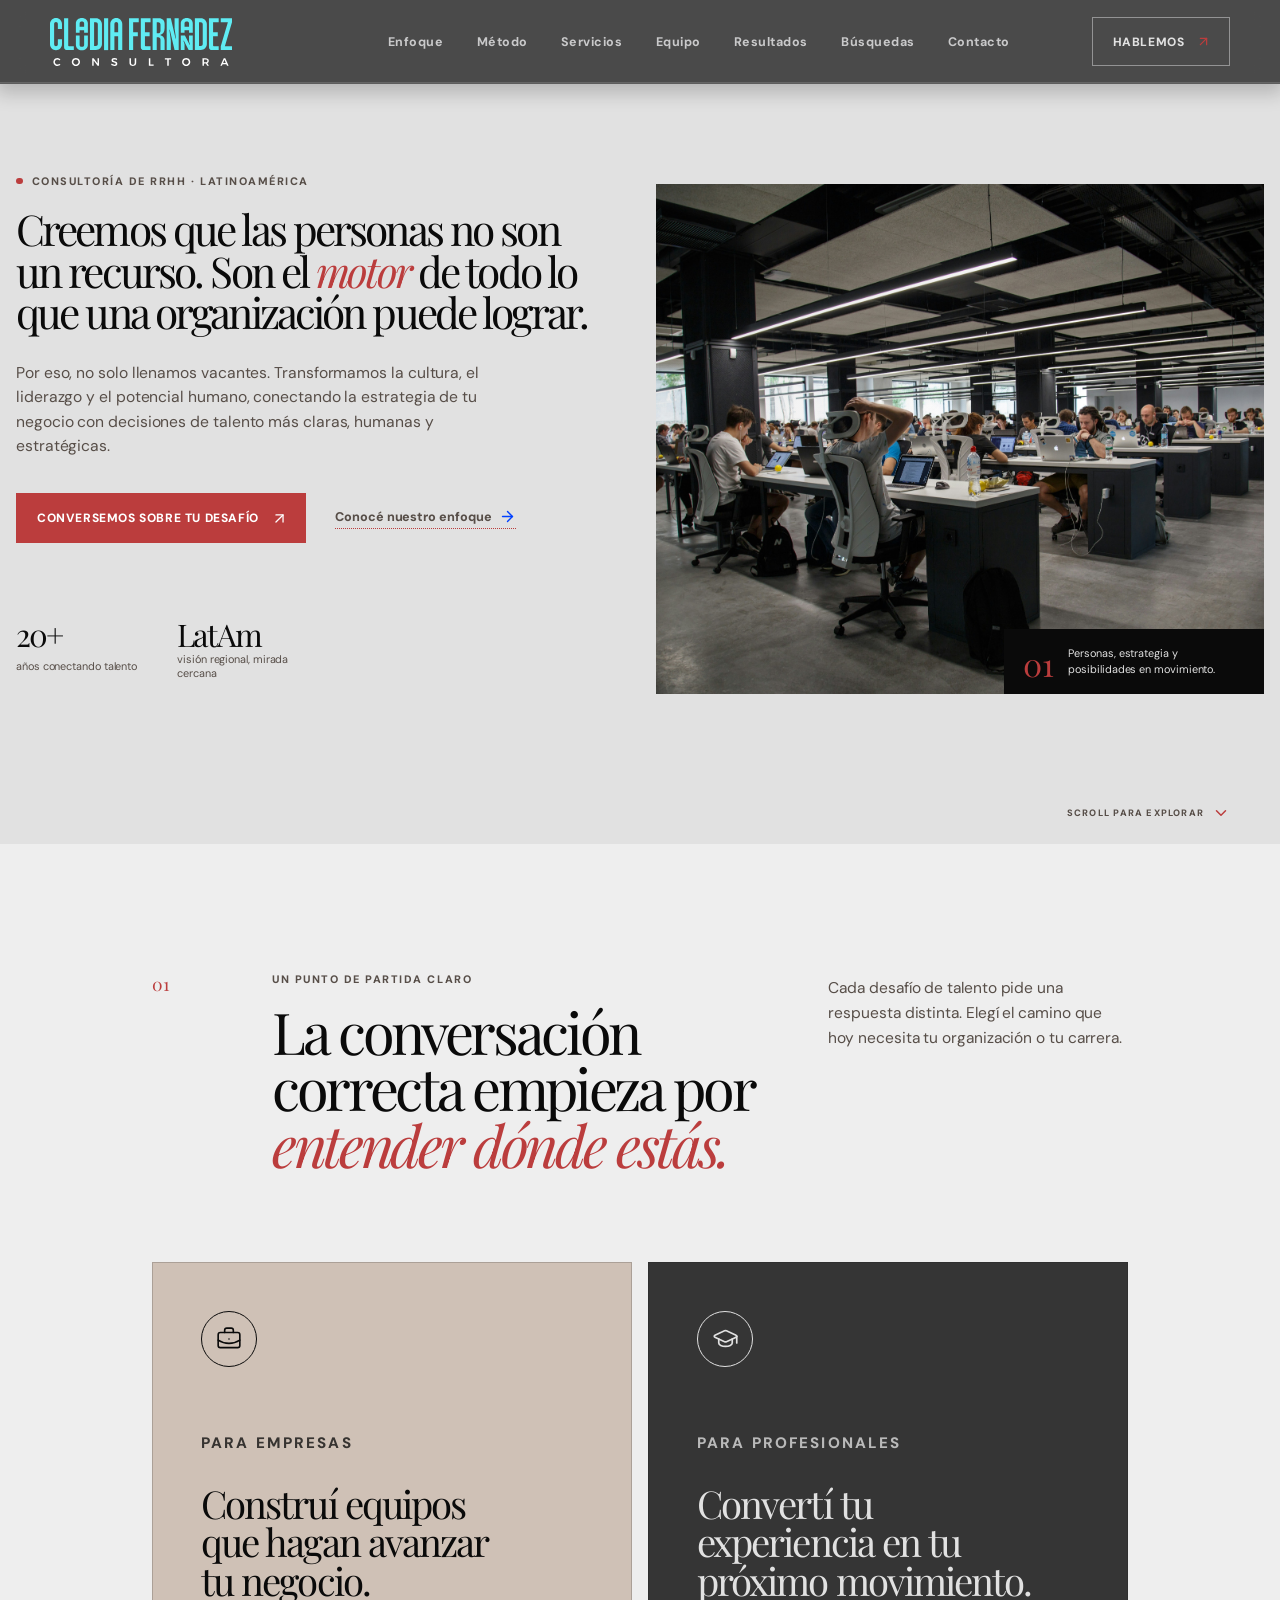
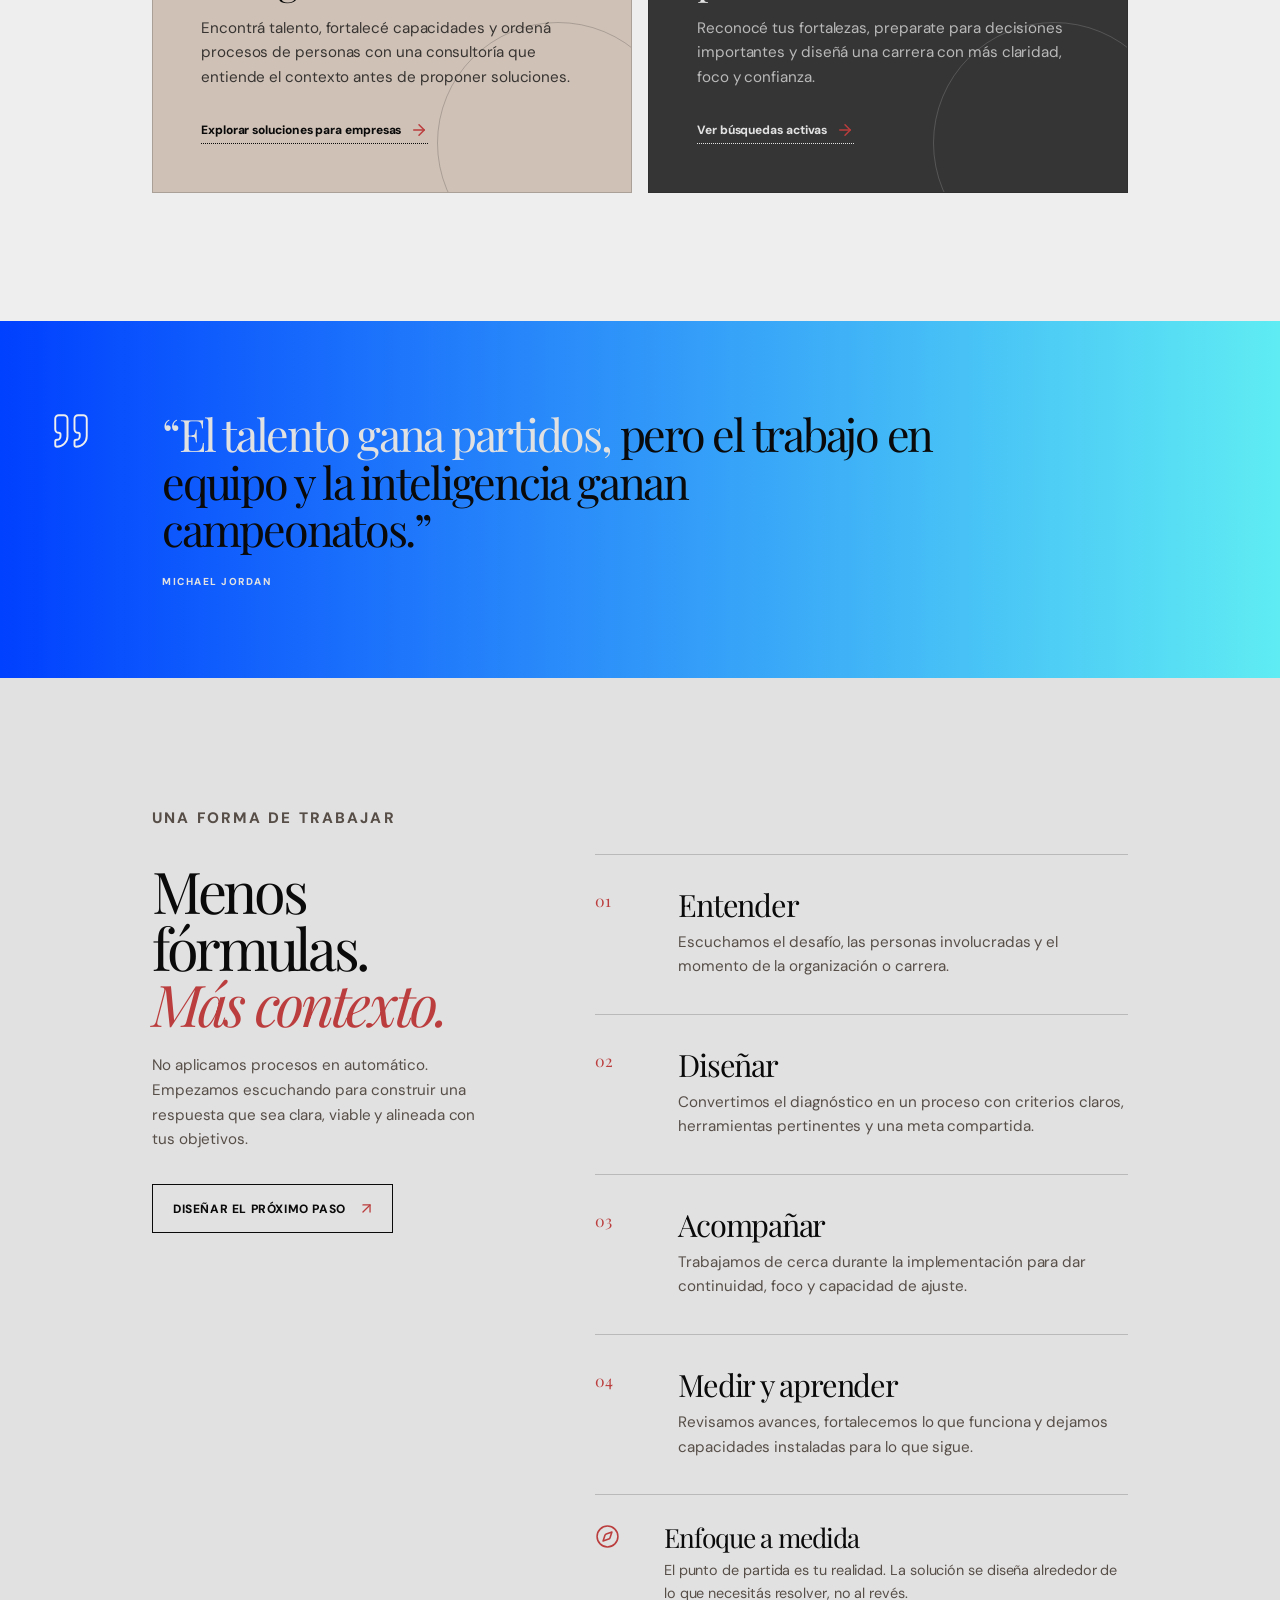
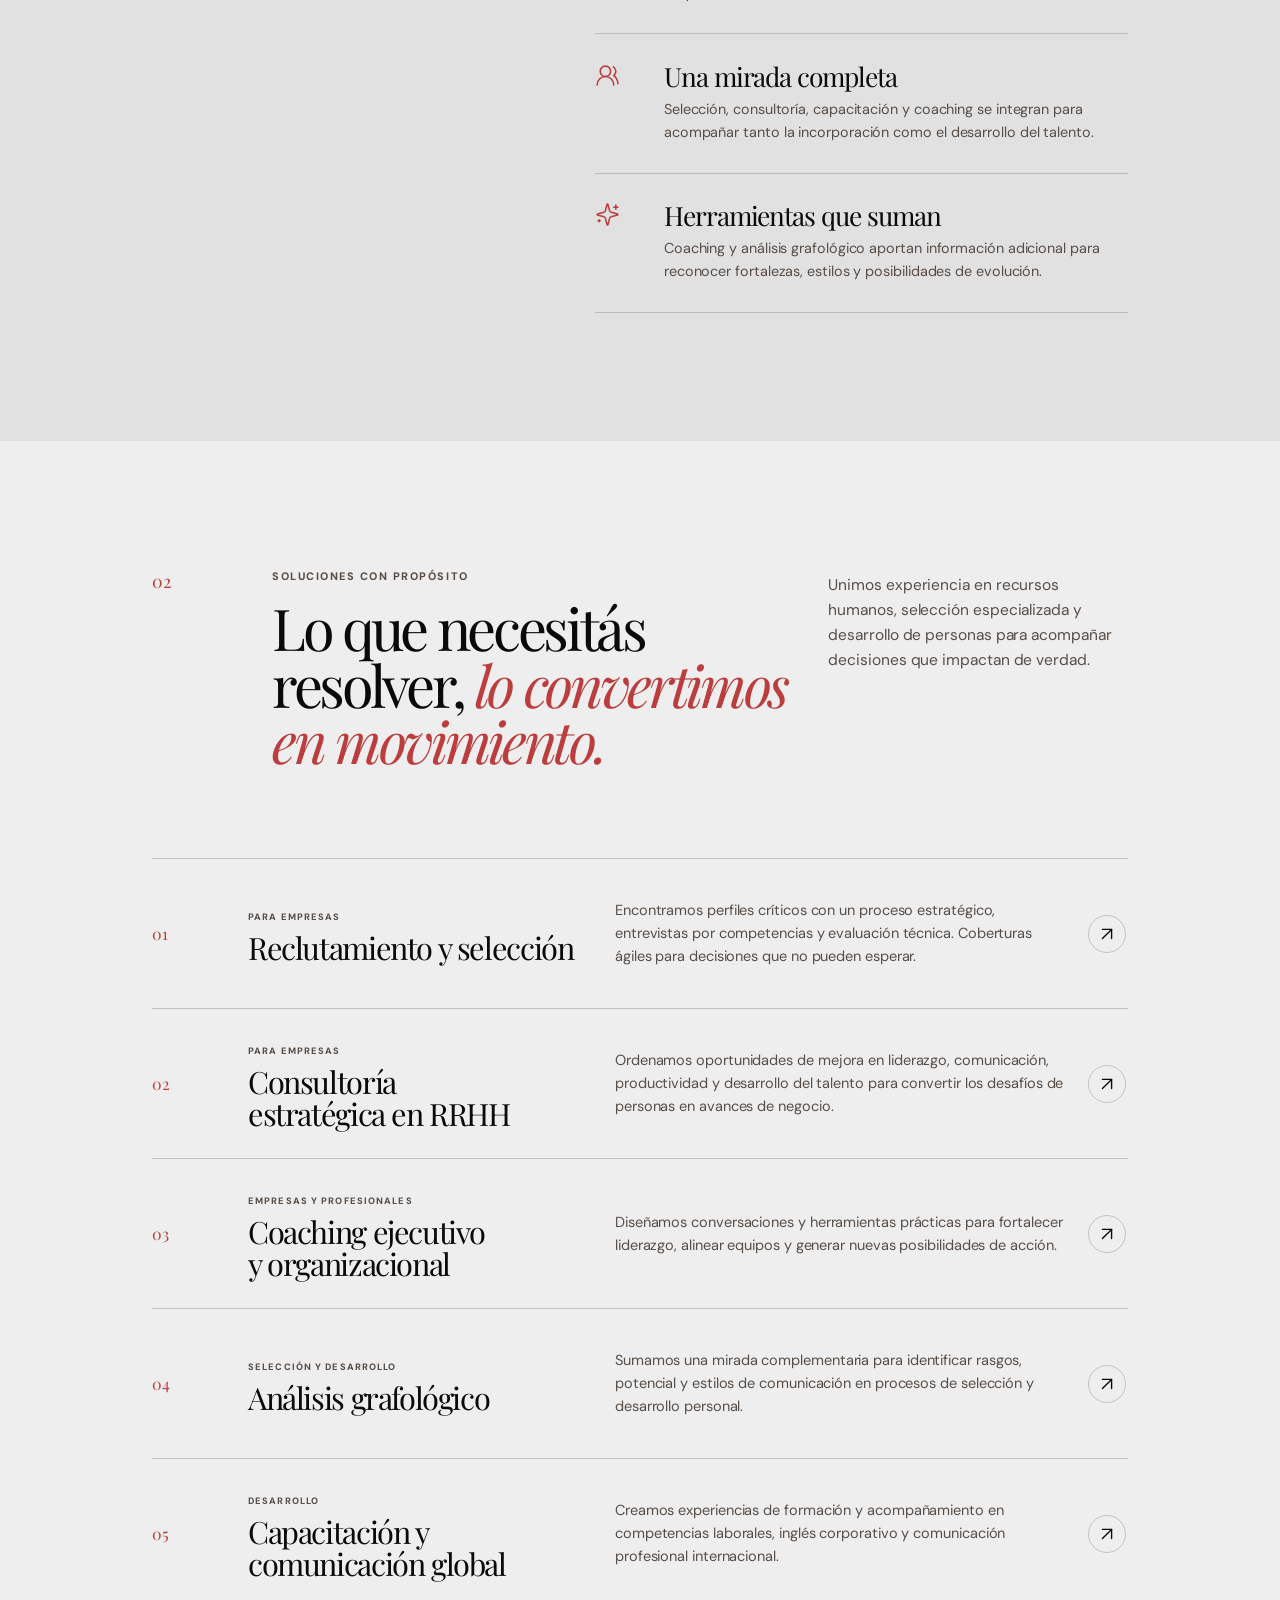
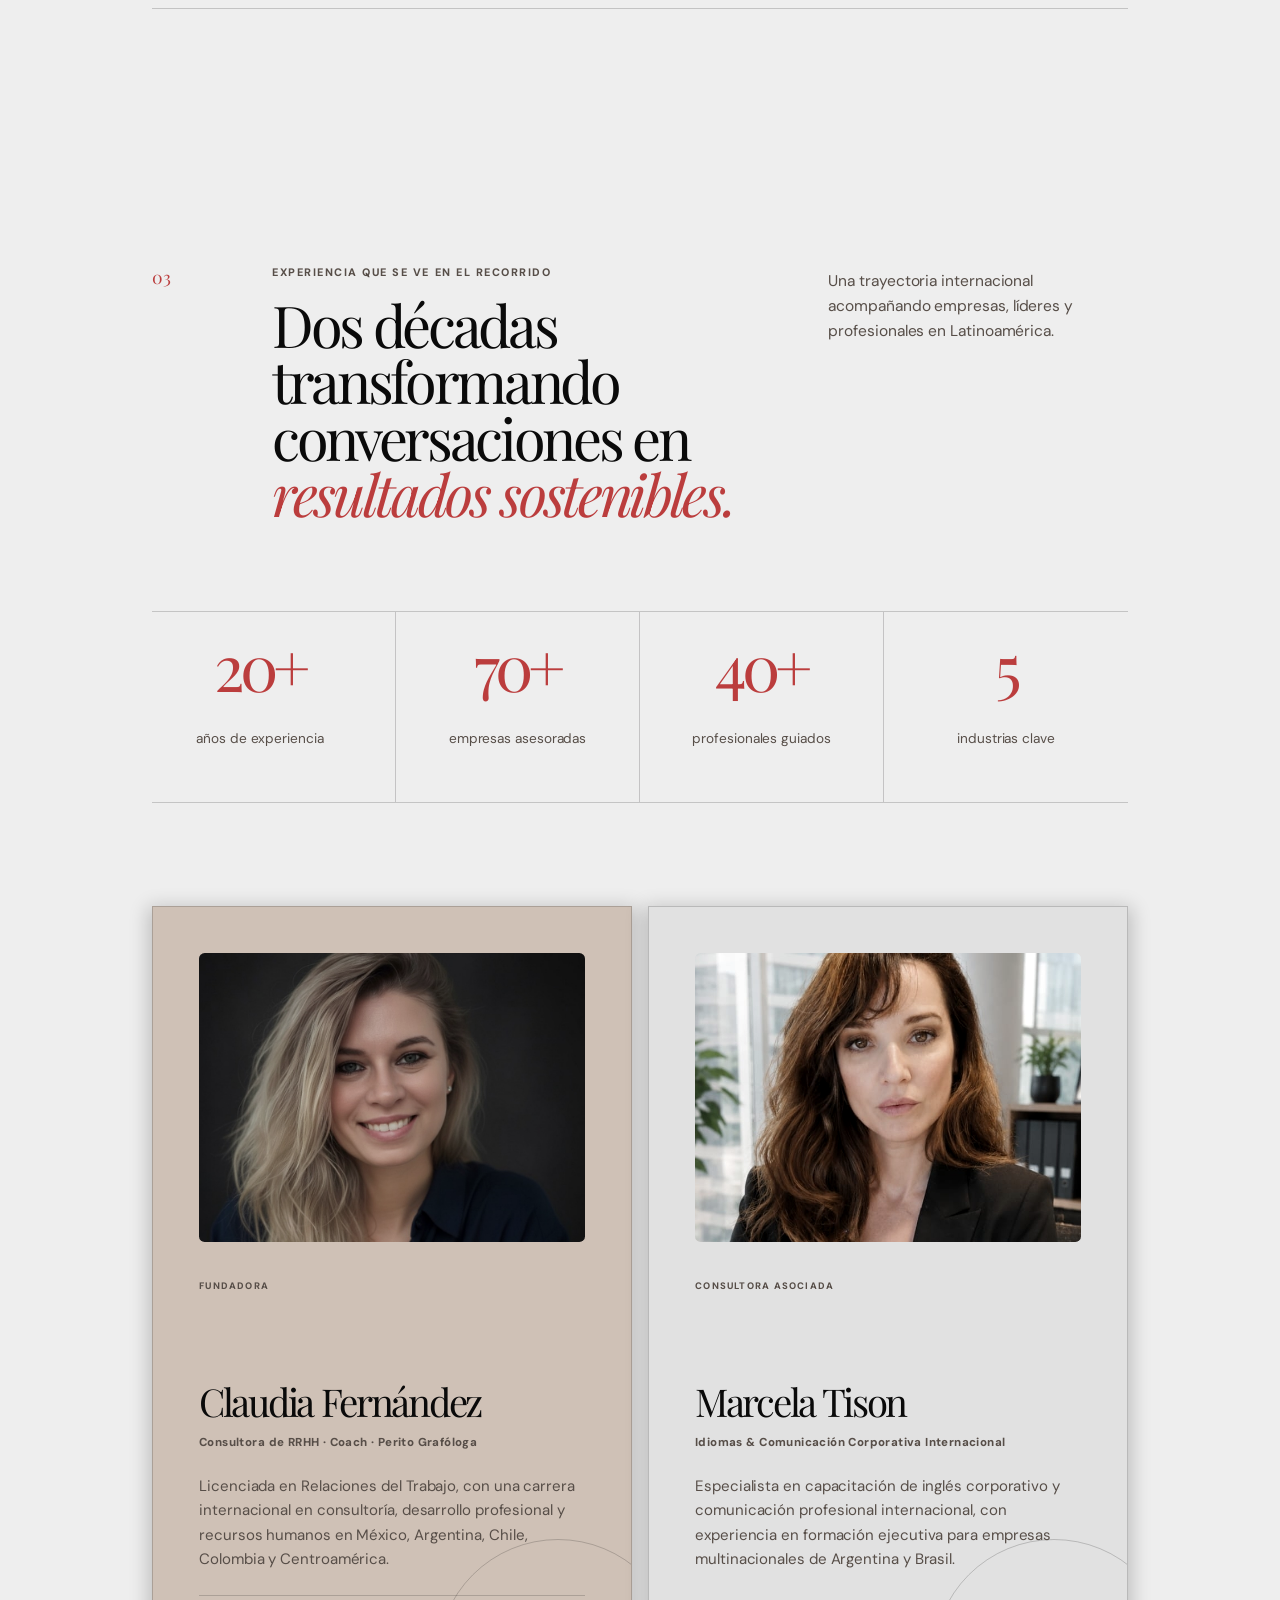
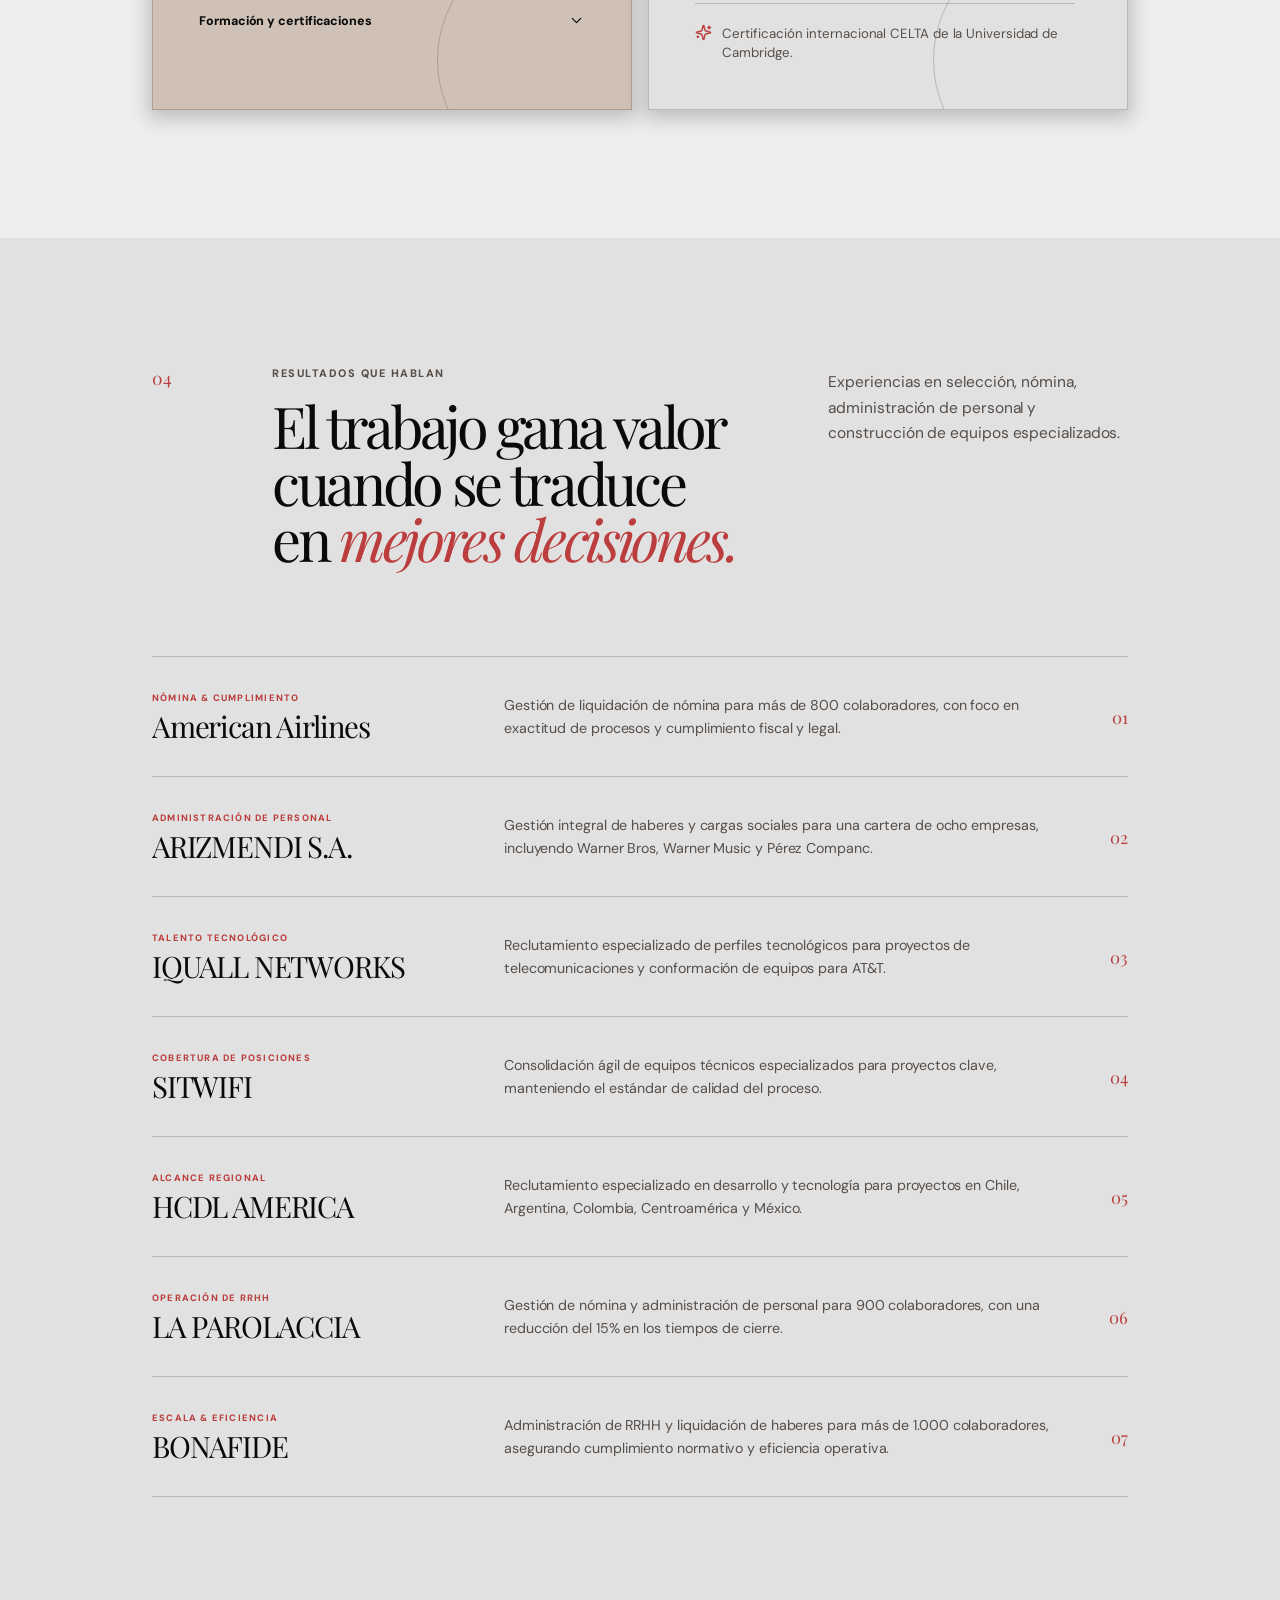
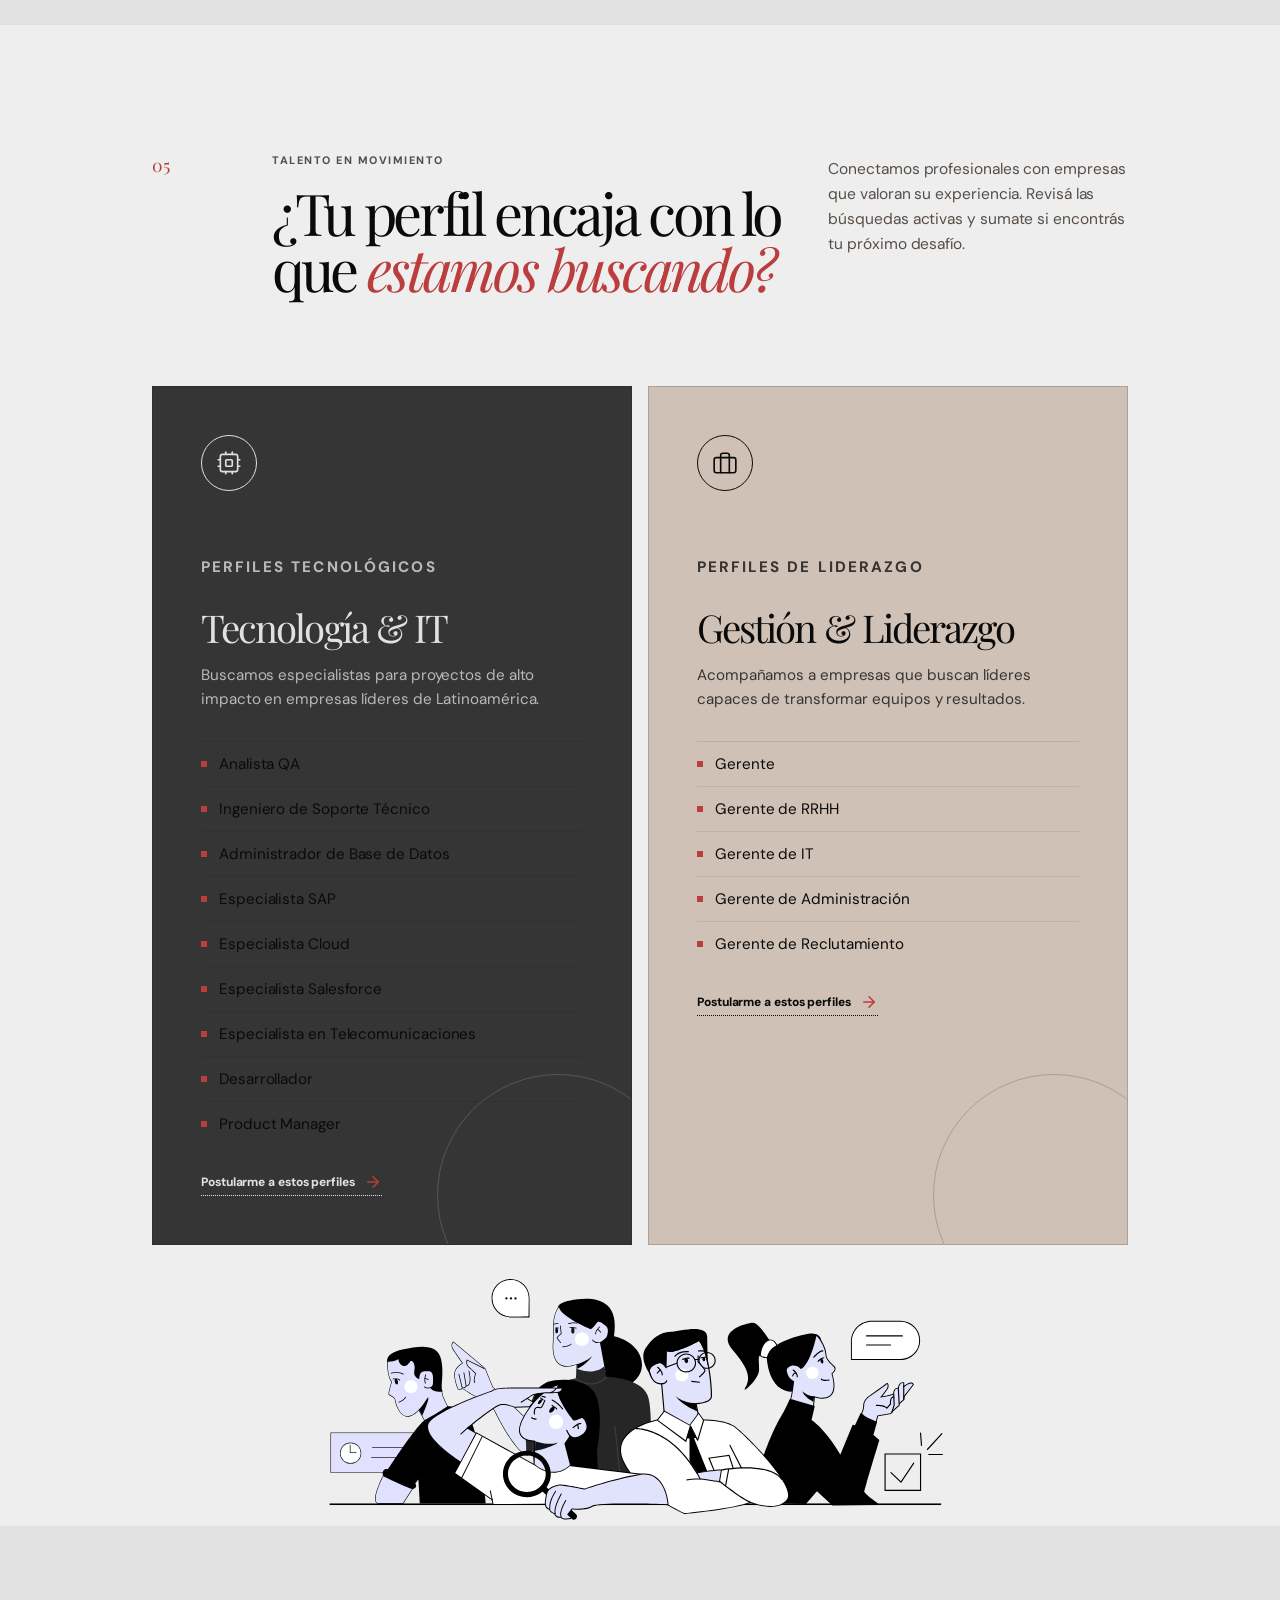
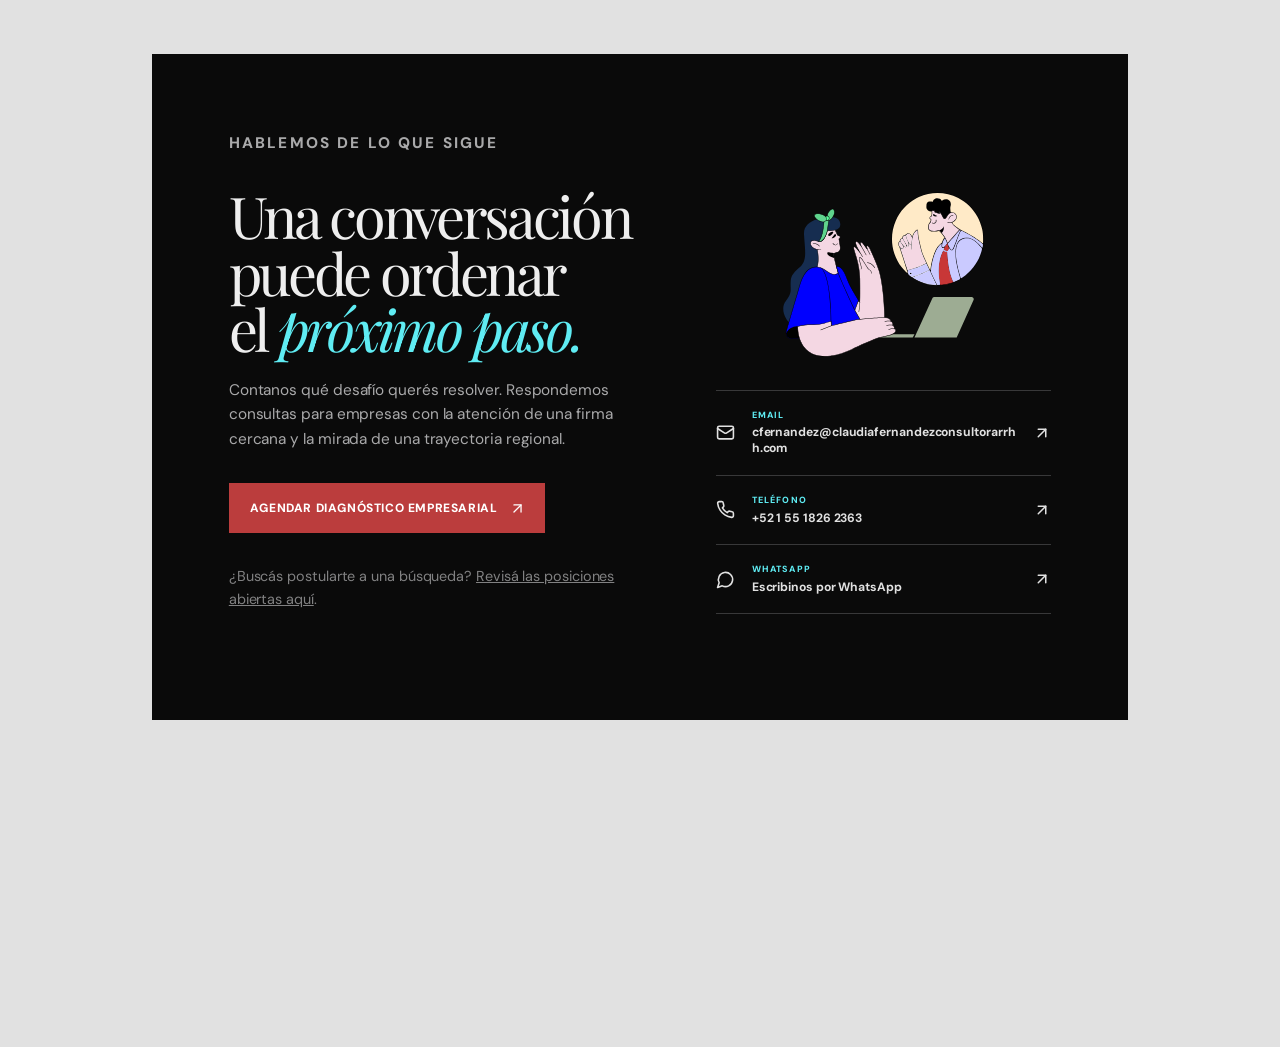
==== commit 6677a1a5: "Add files via upload" ====
--- a/index.html
+++ b/index.html
@@ -396,7 +396,7 @@
       <div class="audience-grid">
        
        <!-- CARD 1: TECNOLOGÍA & IT -->
-       <article class="audience-card reveal">
+       <article class="audience-card audience-card-career reveal">
         <div class="audience-icon">
          <svg class="lucide lucide-cpu" fill="none" height="26" stroke="currentColor" stroke-linecap="round" stroke-linejoin="round" stroke-width="1.5" viewBox="0 0 24 24" width="26" xmlns="http://www.w3.org/2000/svg">
           <rect width="16" height="16" x="4" y="4" rx="2"></rect>
@@ -427,7 +427,7 @@
        </article>
 
        <!-- CARD 2: GESTIÓN & LIDERAZGO -->
-       <article class="audience-card reveal reveal-delay-1">
+       <article class="audience-card audience-card-business reveal reveal-delay-1">
         <div class="audience-icon">
          <svg class="lucide lucide-briefcase" fill="none" height="26" stroke="currentColor" stroke-linecap="round" stroke-linejoin="round" stroke-width="1.5" viewBox="0 0 24 24" width="26" xmlns="http://www.w3.org/2000/svg">
           <rect width="20" height="14" x="2" y="7" rx="2" ry="2"></rect>
--- a/public/styles.css
+++ b/public/styles.css
@@ -68,10 +68,7 @@
   padding: 1rem max(1.5rem, calc((100vw - 1180px) / 2));
   border-bottom: 1px solid rgba(220, 220, 221, .12);
   color: var(--light-grey);
-  background: rgba(10, 10, 10, 0.65); /* 65% de opacidad del negro original */
-  backdrop-filter: blur(18px) saturate(125%);
-  -webkit-backdrop-filter: blur(18px) saturate(125%);
-  
+  background: rgba(10, 10, 10, 0.7); /* 65% de opacidad del negro original */  
 }
 .site-header::after { content: ""; position: absolute; inset: auto 0 0; height: 1px; background: rgba(220, 220, 221, .18); }
 .brand { position: relative; z-index: 3; display: inline-flex; align-items: center; min-width: 123px; }
@@ -95,7 +92,7 @@
 .kicker-dot { width: .42rem; height: .42rem; border-radius: 50%; background: var(--brutal-red); }
 h1, h2, h3, p { margin-top: 0; }
 h1, h2, h3 { text-wrap: balance; }
-h1 { max-width: 620px; margin-bottom: 1.75rem; font: 400 clamp(2.65rem, 3.85vw, 4.4rem)/.98 var(--display); letter-spacing: -.068em; }
+h1 { max-width: 620px; margin-bottom: 1.75rem; font:400 clamp(2.65rem, 2.85vw, 4.4rem)/.98 var(--display); letter-spacing: -.068em; }
 h1 i, h2 i { color: var(--brutal-red); font-weight: 400; }
 .hero-description { max-width: 510px; margin-bottom: 2.2rem; color: var(--dark-grey); font-size: clamp(.98rem, 1.15vw, 1.1rem); line-height: 1.55; }
 .hero-actions { display: flex; align-items: center; flex-wrap: wrap; gap: 1.3rem 1.8rem; }
@@ -134,15 +131,60 @@
 .section-heading .eyebrow { margin-bottom: 1rem; }
 .section-intro { margin: .25rem 0 0; color: var(--dark-grey); font-size: .97rem; line-height: 1.62; }
 
-.audiences, .experience, .services, .difference, .contact { background: var(--light); color: var(--almost-black); }
-
-.difference{
+
+.glass{
+backdrop-filter: blur(12px);
+-webkit-backdrop-filter: blur(12px);
+box-shadow: rgba(0, 0, 0, 0.2) 0px 5px 18px 4px;
+transition: all 0.4s ease;
+}
+
+.glass:hover {
+backdrop-filter: blur(20px);
+-webkit-backdrop-filter: blur(20px);
+box-shadow: rgba(0, 0, 0, 0.4) 0px 5px 18px 4px;
+}
+.audiences, .services, .contact { background: var(--light); color: var(--almost-black); }
+
+#busquedas{
 background-image:url('images/business-meeting-brainstorming.svg');
 background-color: var(--light);
 background-position: bottom center;
 background-size: 50dvw;
 background-repeat:no-repeat;
 padding-bottom:22%;
+}
+
+/* =========================================
+   LISTA DE PUESTOS EN BÚSQUEDAS ACTIVAS
+   ========================================= */
+.search-positions {
+  list-style: none;
+  padding: 0;
+  margin: 1.5rem 0;
+  border-top: 1px solid rgba(0, 0, 0, 0.1);
+}
+
+.search-positions li {
+  padding: 0.75rem 0;
+  border-bottom: 1px solid rgba(0, 0, 0, 0.08);
+  font-size: 0.95rem;
+  color: var(--almost-black);
+  display: flex;
+  align-items: center;
+  gap: 0.75rem;
+}
+
+.search-positions li::before {
+  content: "";
+  width: 6px;
+  height: 6px;
+  background: var(--brutal-red);
+  flex-shrink: 0;
+}
+
+.search-positions li:last-child {
+  border-bottom: none;
 }
 
 .audience-grid { display: grid; grid-template-columns: 1fr 1fr; gap: 1rem; }
@@ -199,10 +241,12 @@
 .metric span { color: var(--dark-grey); font-size: .85rem; line-height: 1.3; }
 .team-grid { display: grid; grid-template-columns: 1fr 1fr; gap: 1rem; }
 .profile-card { min-height: 500px; padding: clamp(1.7rem, 3.6vw, 3rem); border: 1px solid rgba(29, 27, 28, .2); overflow:hidden; color: var(--almost-black);transition:transform .35s cubic-bezier(.2,.75,.25,1), box-shadow .35s ease }
-.profile-card:hover { transform: translateY(-7px); box-shadow: 0 20px 35px rgba(29, 27, 28, .14); }
+.profile-card:hover { transform: translateY(-10px); box-shadow: 0 20px 35px rgba(29, 27, 28, .14); transition:all .4s ease;backdrop-filter:opacity(0.5)}
 .profile-card::after { content: ""; position: absolute; right: -3rem; bottom: -4.5rem; width: 15rem; height: 15rem; border: 1px solid currentColor; border-radius: 50%; opacity: .19; z-index:-1 }
+
 .claudia-card { background: var(--khaki); }
 .marcela-card { background: var(--light-grey); }
+
 .profile-portrait { display: block; width: 100%; aspect-ratio: 4 / 3; margin-bottom: clamp(1.8rem, 3vw, 2.8rem); border-radius: .35rem; object-fit: cover; object-position: center 20%; filter: saturate(.82) contrast(1.04); }
 .profile-portrait.portrait-claudia { object-position: center 17%; }
 .profile-portrait.portrait-marcela { object-position: center 16%; }
@@ -237,14 +281,18 @@
 .difference-layout { display: grid; grid-template-columns: minmax(300px, .9fr) minmax(450px, 1.1fr); gap: clamp(3rem, 9vw, 10rem); }
 .difference-copy { position: sticky; top: 8rem; align-self: start; }
 .difference-copy h2 { margin-bottom: 0; }
-.difference-list { border-top: 1px solid rgba(29, 27, 28, .2); }
 .difference-list article { display: grid; grid-template-columns: 3.2rem 1fr; gap: 1.1rem; padding: 1.8rem 0; border-bottom: 1px solid rgba(29, 27, 28, .2); transition: background-color .3s ease, padding .3s ease; }
 .difference-list article > svg { color: var(--brutal-red); }
 .difference-list h3 { margin-bottom: .5rem; font: 400 1.65rem/1 var(--display); letter-spacing: -.04em; }
 .difference-list p { margin: 0; color: var(--dark-grey); font-size: .9rem; line-height: 1.6; }
 
 .contact { background-image:url(images/parallax-bg-01.jpg);background-attachment:fixed;background-position: center; }
-.experience { background:var(--light)}
+.experience {
+background:var(--light);
+background-image:url('images/pexels-karola-g-4709466.jpg');
+background-repeat:no-repeat;
+background-size:cover;
+}
 .contact-card {
 position: relative;
 display: grid;
@@ -322,7 +370,6 @@
   .mobile-nav { padding: 1.1rem 1.25rem 1.5rem; }
   .mobile-nav-inner > a:not(.button) { min-height: 3.35rem; font-size: clamp(1.35rem, 7vw, 2rem); }
   .hero { min-height: auto; padding-top: 3.25rem; }
-  h1 { font-size: clamp(3.05rem, 14.6vw, 4.5rem); }
   .hero-description { font-size: 1rem; }
   .hero-proof { gap: 1.4rem; margin-top: 2.6rem; }
   .hero-art { min-height: 360px; padding-left: .8rem; }
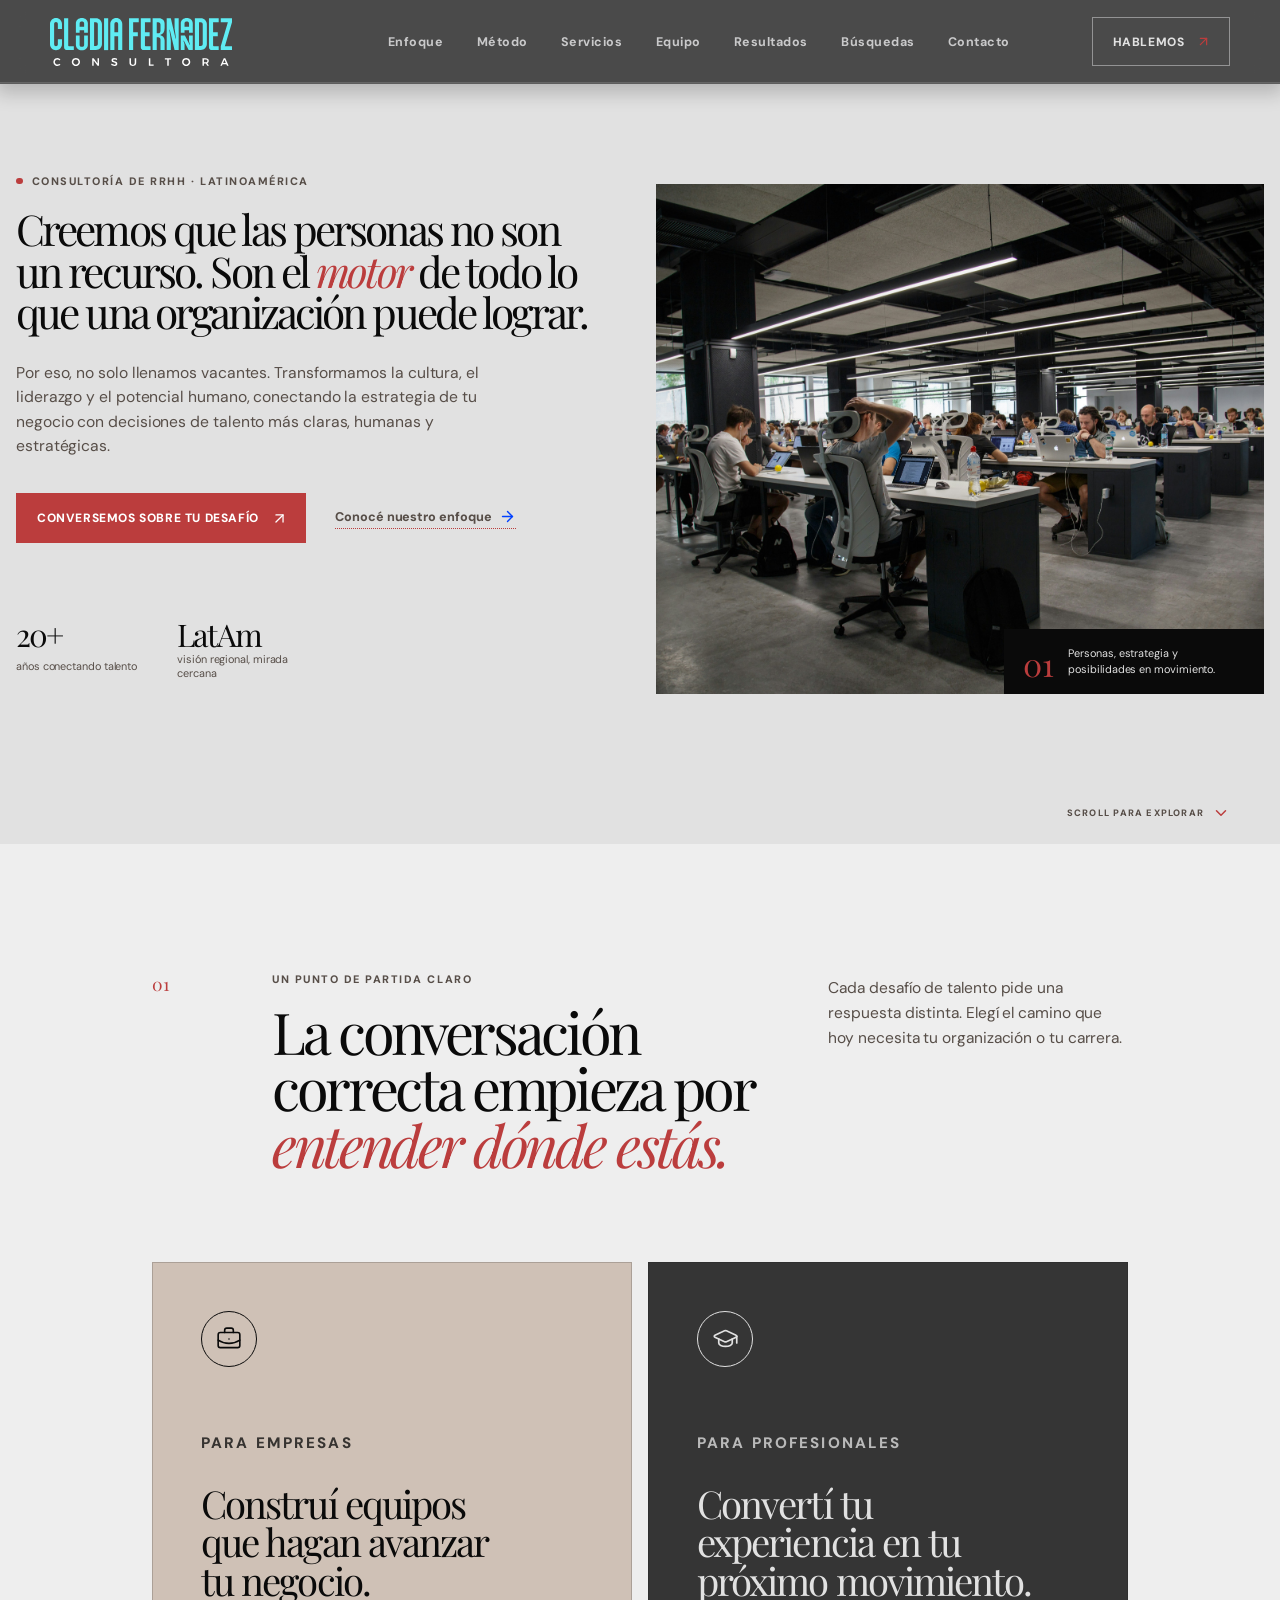
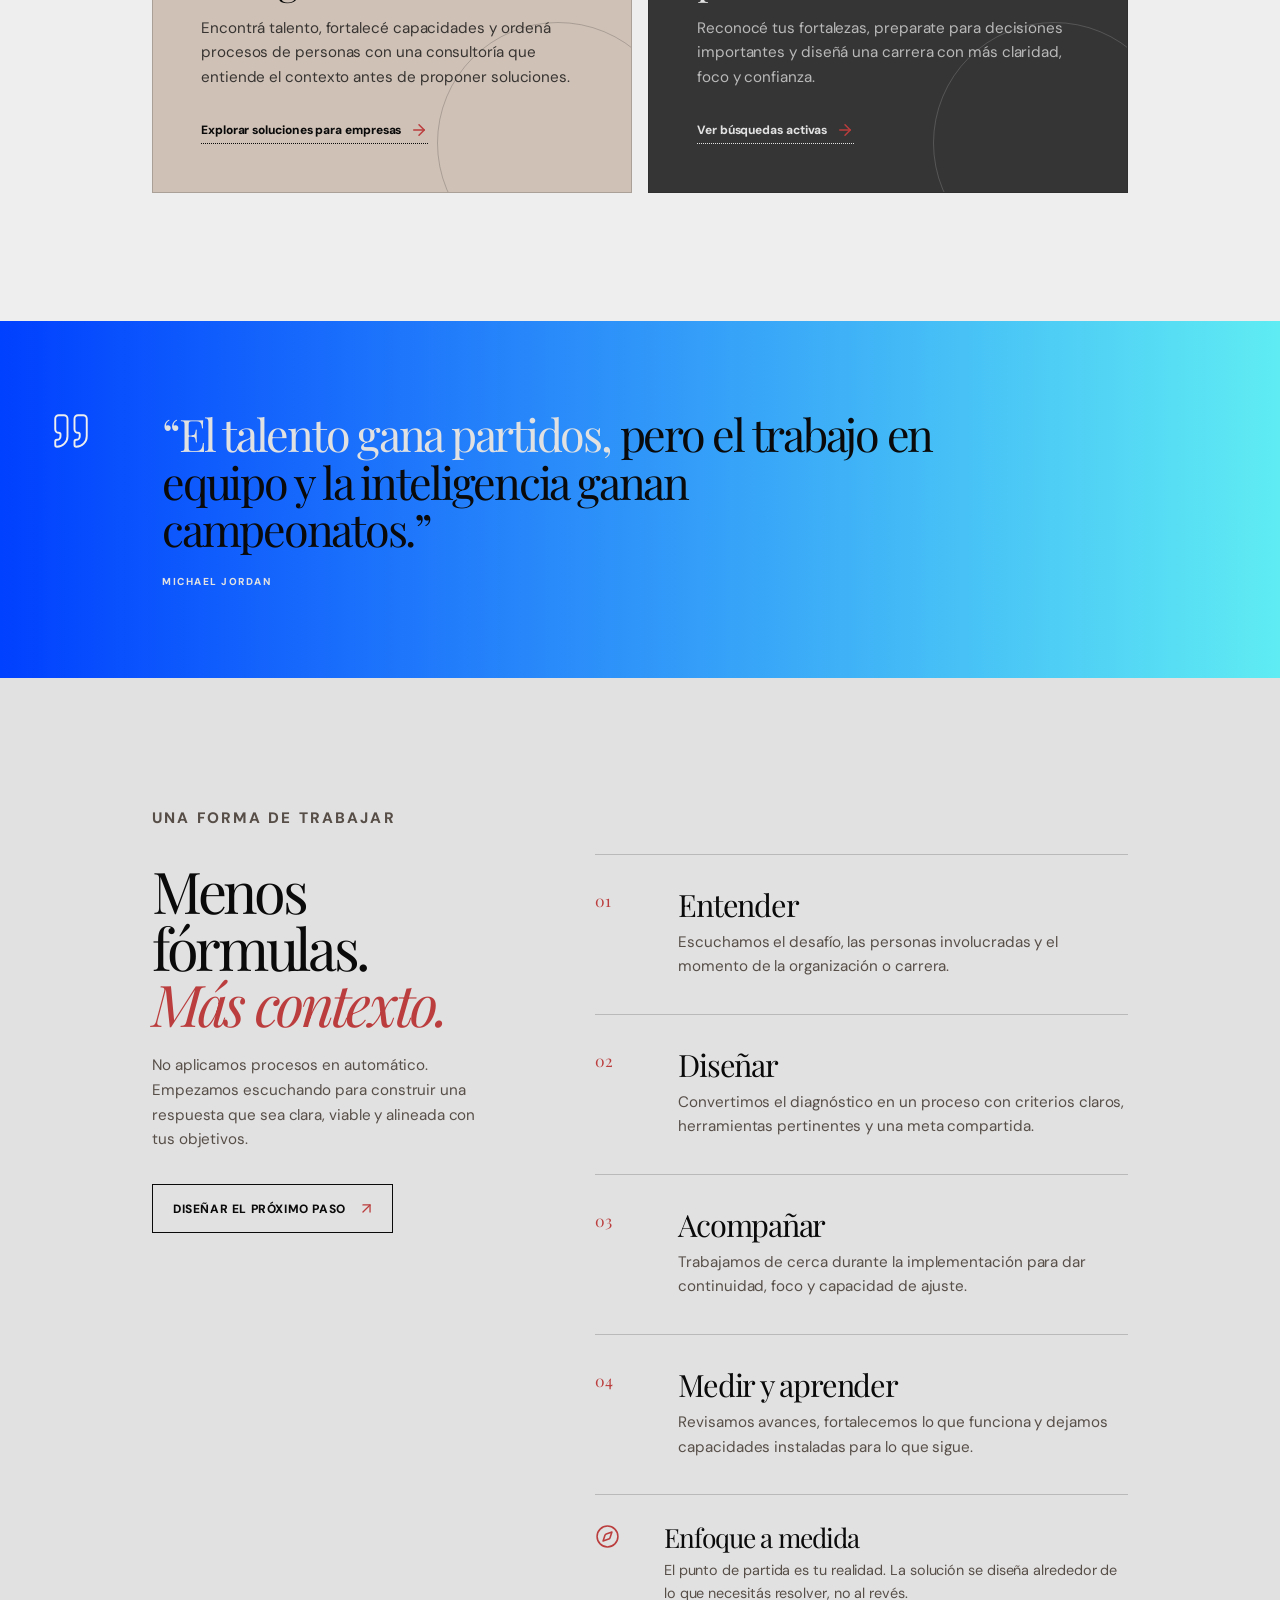
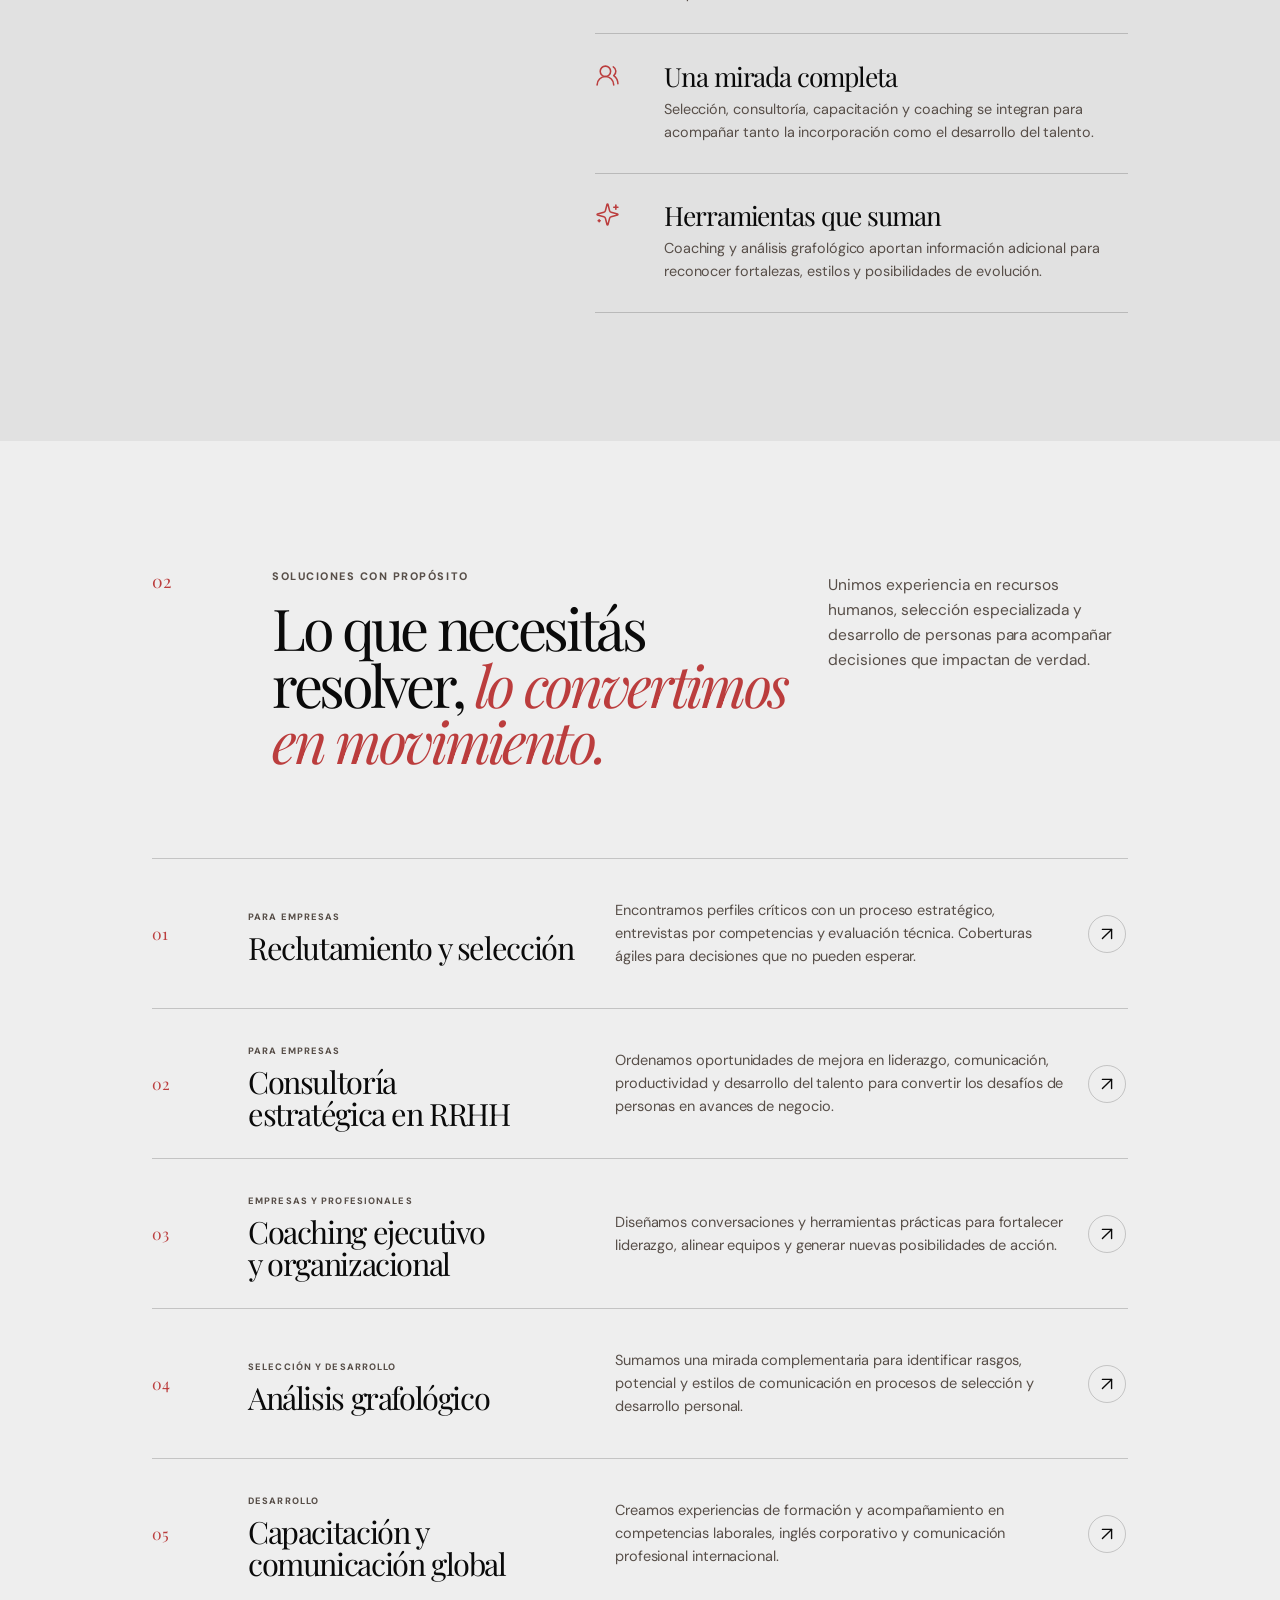
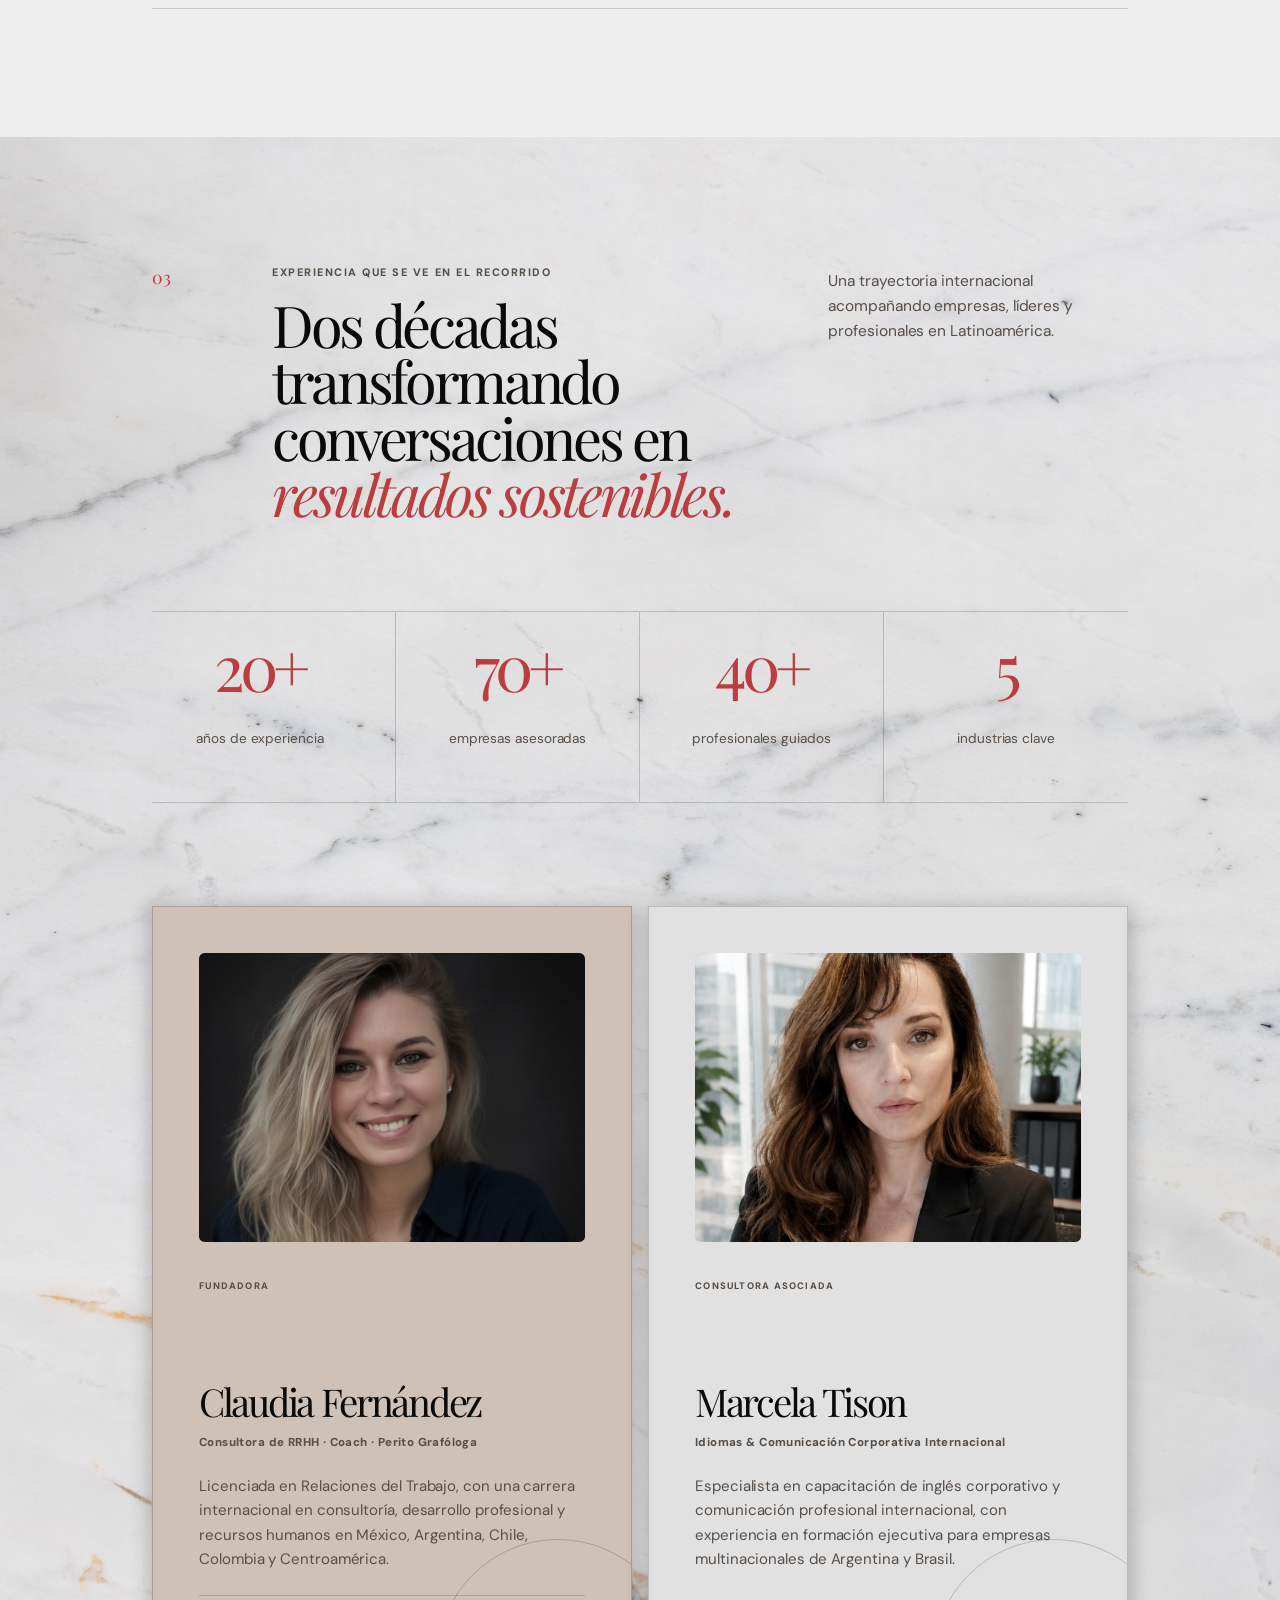
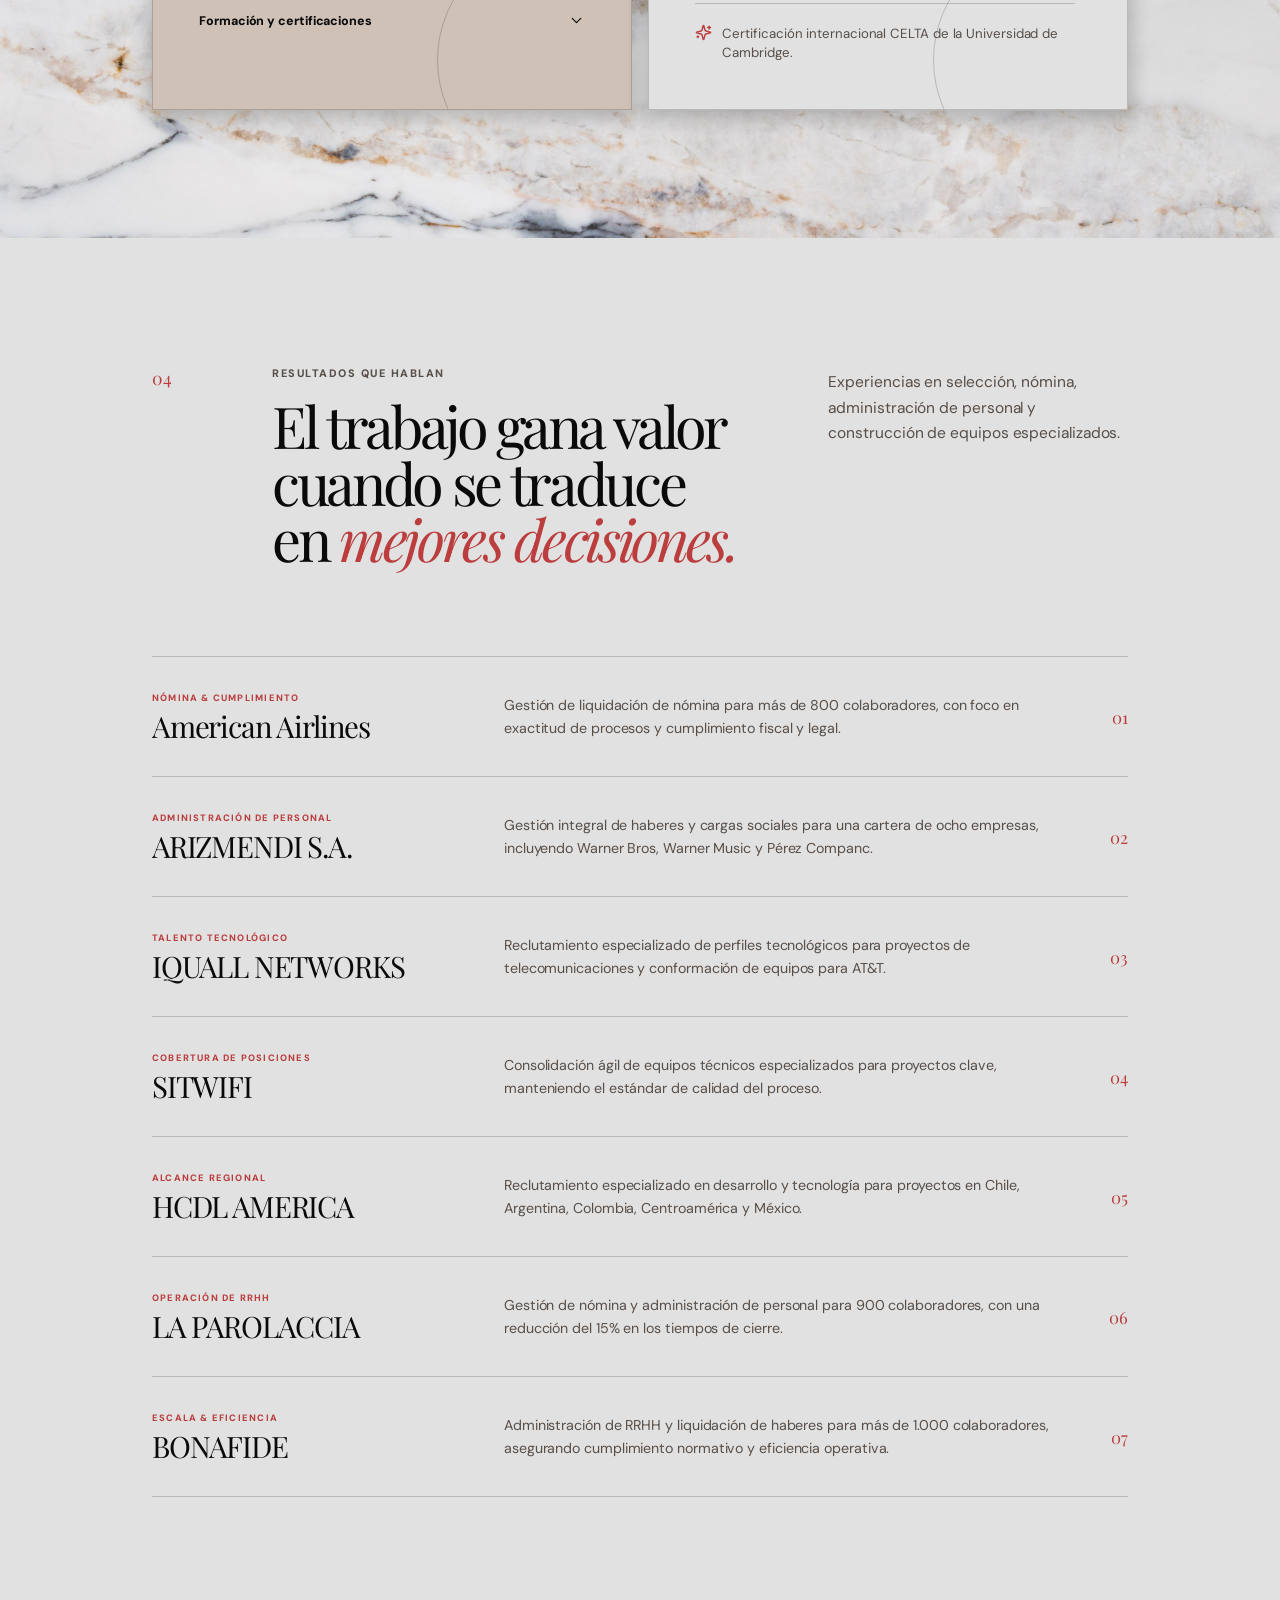
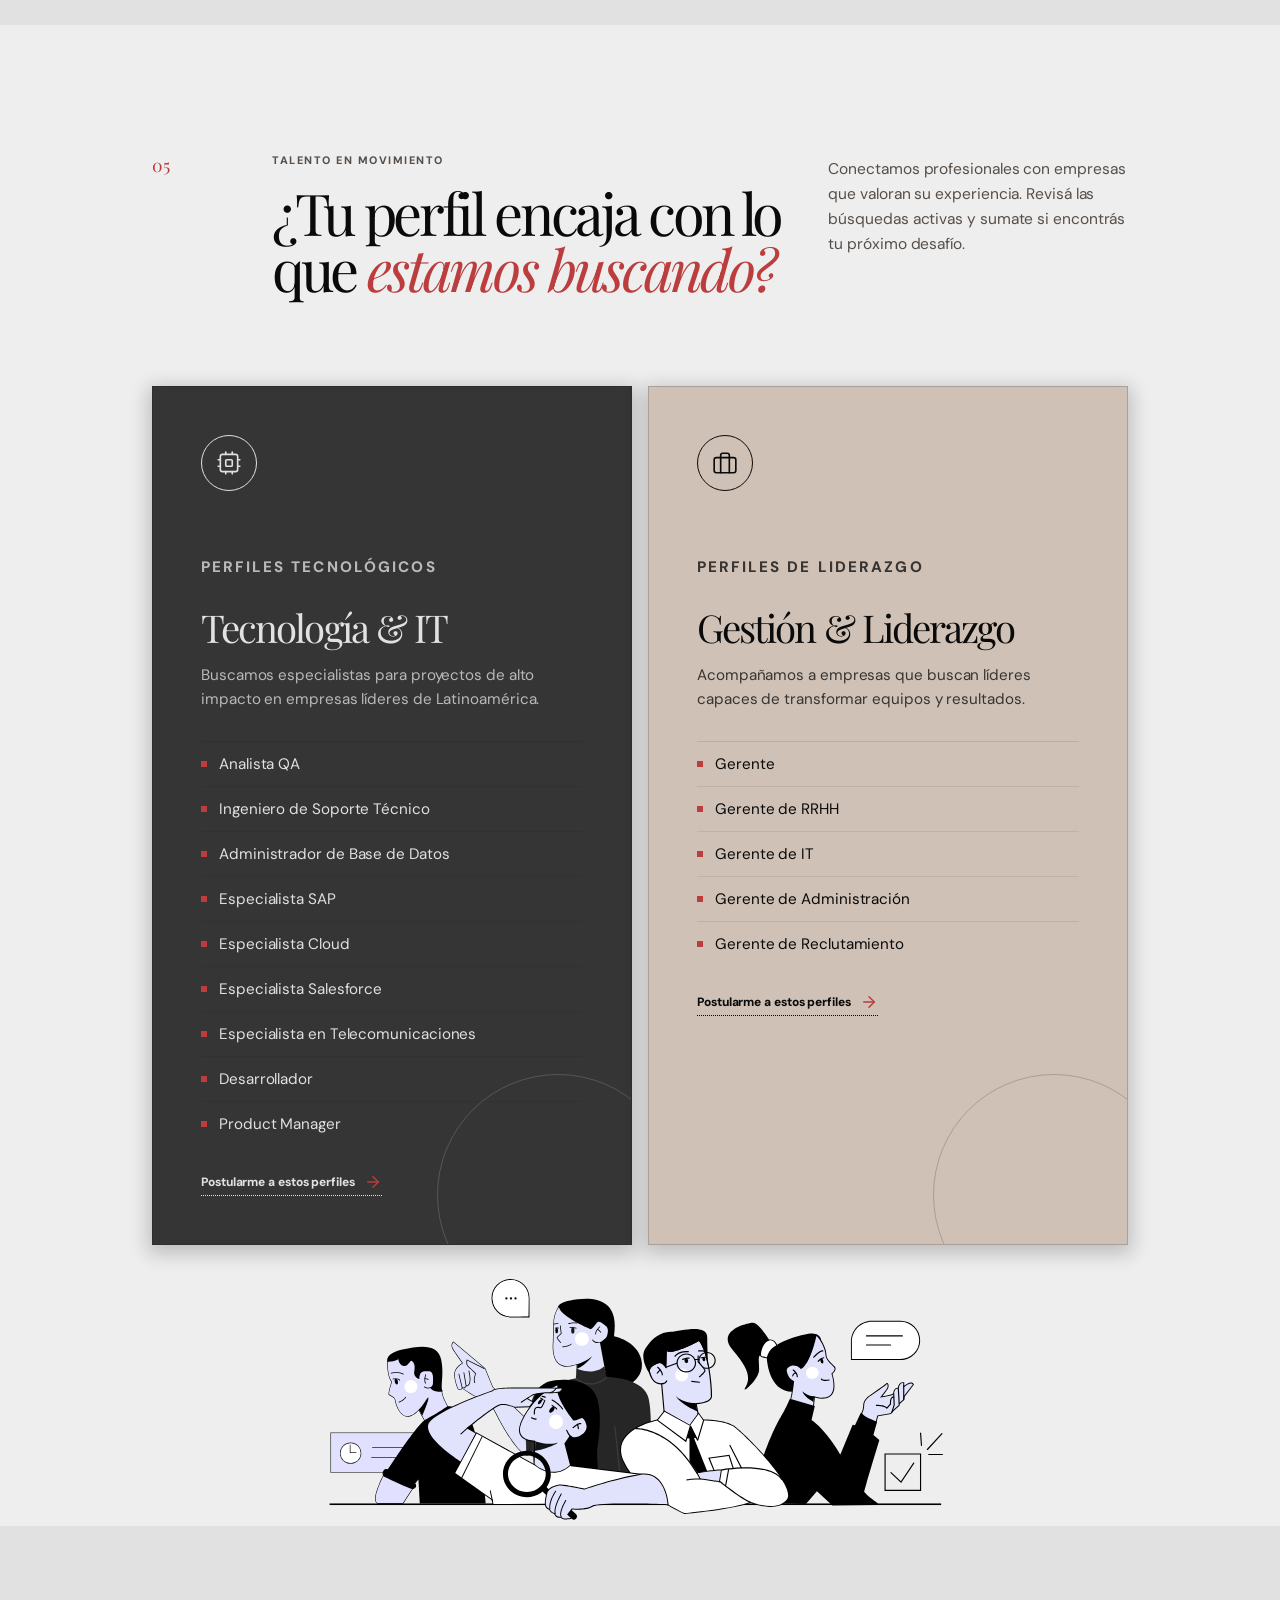
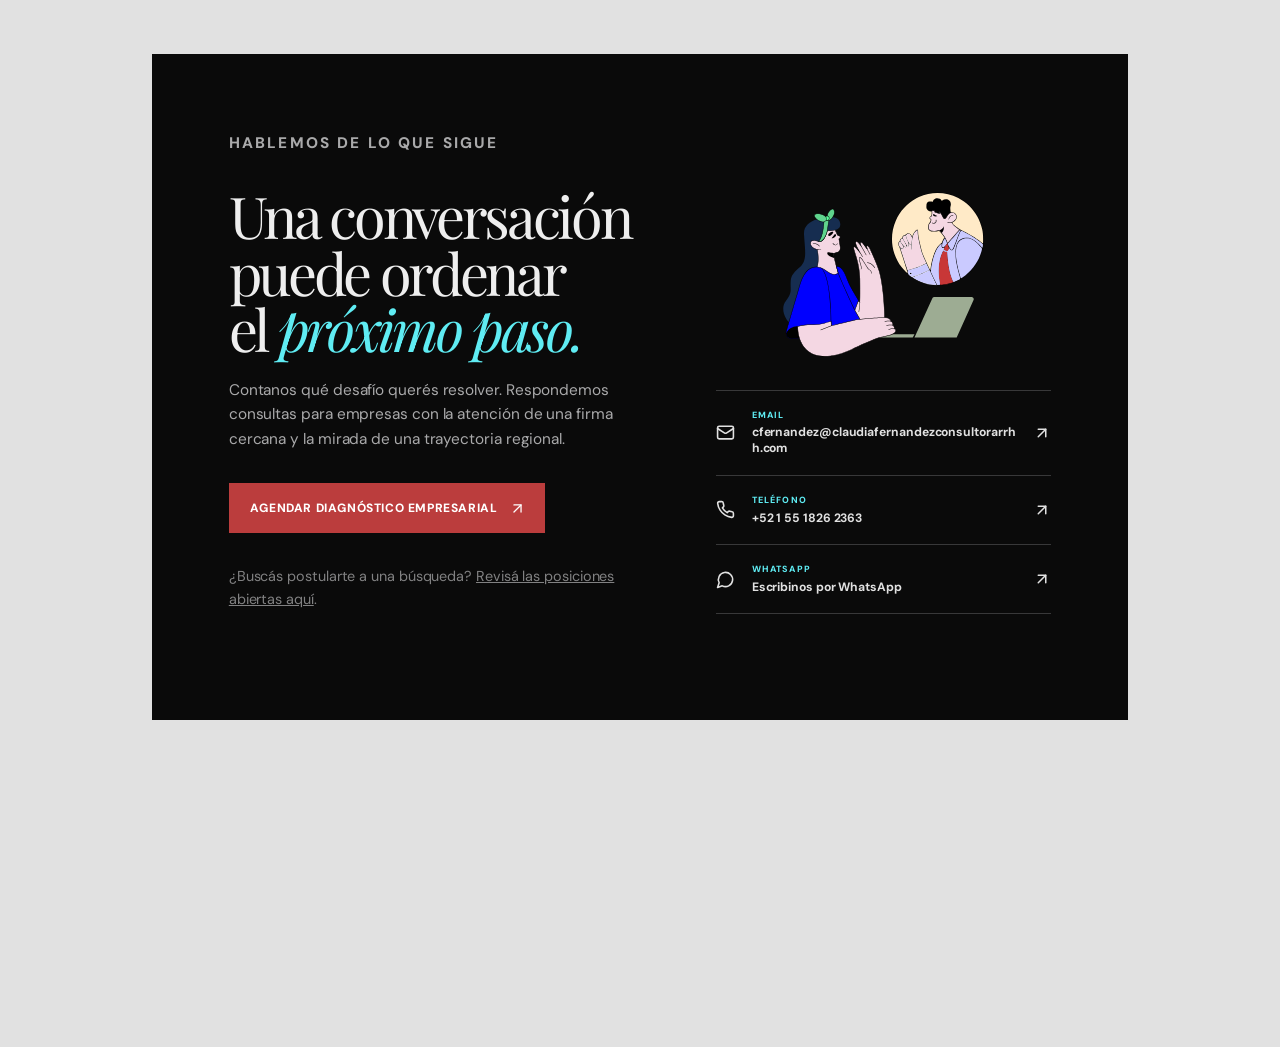
==== commit 6362767d: "Add files via upload" ====
--- a/index.html
+++ b/index.html
@@ -396,7 +396,7 @@
       <div class="audience-grid">
        
        <!-- CARD 1: TECNOLOGÍA & IT -->
-       <article class="audience-card audience-card-career reveal">
+       <article class="audience-card audience-card-career glass reveal">
         <div class="audience-icon">
          <svg class="lucide lucide-cpu" fill="none" height="26" stroke="currentColor" stroke-linecap="round" stroke-linejoin="round" stroke-width="1.5" viewBox="0 0 24 24" width="26" xmlns="http://www.w3.org/2000/svg">
           <rect width="16" height="16" x="4" y="4" rx="2"></rect>
@@ -427,7 +427,7 @@
        </article>
 
        <!-- CARD 2: GESTIÓN & LIDERAZGO -->
-       <article class="audience-card audience-card-business reveal reveal-delay-1">
+       <article class="audience-card audience-card-business glass reveal reveal-delay-1">
         <div class="audience-icon">
          <svg class="lucide lucide-briefcase" fill="none" height="26" stroke="currentColor" stroke-linecap="round" stroke-linejoin="round" stroke-width="1.5" viewBox="0 0 24 24" width="26" xmlns="http://www.w3.org/2000/svg">
           <rect width="20" height="14" x="2" y="7" rx="2" ry="2"></rect>
--- a/public/styles.css
+++ b/public/styles.css
@@ -145,6 +145,7 @@
 box-shadow: rgba(0, 0, 0, 0.4) 0px 5px 18px 4px;
 }
 .audiences, .services, .contact { background: var(--light); color: var(--almost-black); }
+.cases { background: var(--light-grey); color: var(--almost-black); }
 
 #busquedas{
 background-image:url('images/business-meeting-brainstorming.svg');
@@ -169,7 +170,6 @@
   padding: 0.75rem 0;
   border-bottom: 1px solid rgba(0, 0, 0, 0.08);
   font-size: 0.95rem;
-  color: var(--almost-black);
   display: flex;
   align-items: center;
   gap: 0.75rem;
@@ -222,7 +222,9 @@
 .service-arrow { display: grid; width: 2.4rem; height: 2.4rem; place-items: center; border: 1px solid rgba(29, 27, 28, .2); border-radius: 50%; transition: background-color .25s ease, border-color .25s ease, color .25s ease, transform .25s ease; }
 .service-row:hover .service-arrow { border-color: var(--brutal-red); background: var(--brutal-red); color: var(--light-grey); transform: rotate(45deg); }
 
-.method, .cases { background: var(--light-grey); color: var(--almost-black); }
+.hero, .method, .experience { background: var(--light-grey); color: var(--almost-black); }
+
+
 .method-layout { display: grid; grid-template-columns: minmax(270px, .78fr) minmax(500px, 1.22fr); gap: clamp(3rem, 8vw, 10rem); }
 .method-intro { position: sticky; top: 8rem; align-self: start; }
 .method-intro h2 { margin-bottom: 1.35rem; }
@@ -359,7 +361,7 @@
   .team-grid, .contact-card { grid-template-columns: 1fr; }
   .contact-channels { max-width: 600px; }
   .case-row { grid-template-columns: minmax(150px, .8fr) minmax(200px, 1.2fr) 2rem; gap: 1rem; }
-  .difference{background-size: 75%;padding-bottom:33%}
+  #busqueda{background-size: 75%;padding-bottom:33%}
 }
 
 @media (max-width: 640px) {
@@ -401,7 +403,7 @@
   .case-index { grid-column: 2; grid-row: 1; }
   .case-row:hover { padding-block: 2.2rem; }
   .case-row:hover .case-logo { width: 64%; }
-  .difference{background-size: 75%; padding-bottom:33%}
+  #busqueda{background-size: 75%; padding-bottom:33%}
   .difference-list article { grid-template-columns: 2.6rem 1fr; }
   .contact-card { width: 100%; padding: 2.3rem 1.25rem; }
   .contact-actions { align-items: stretch; flex-direction: column; }
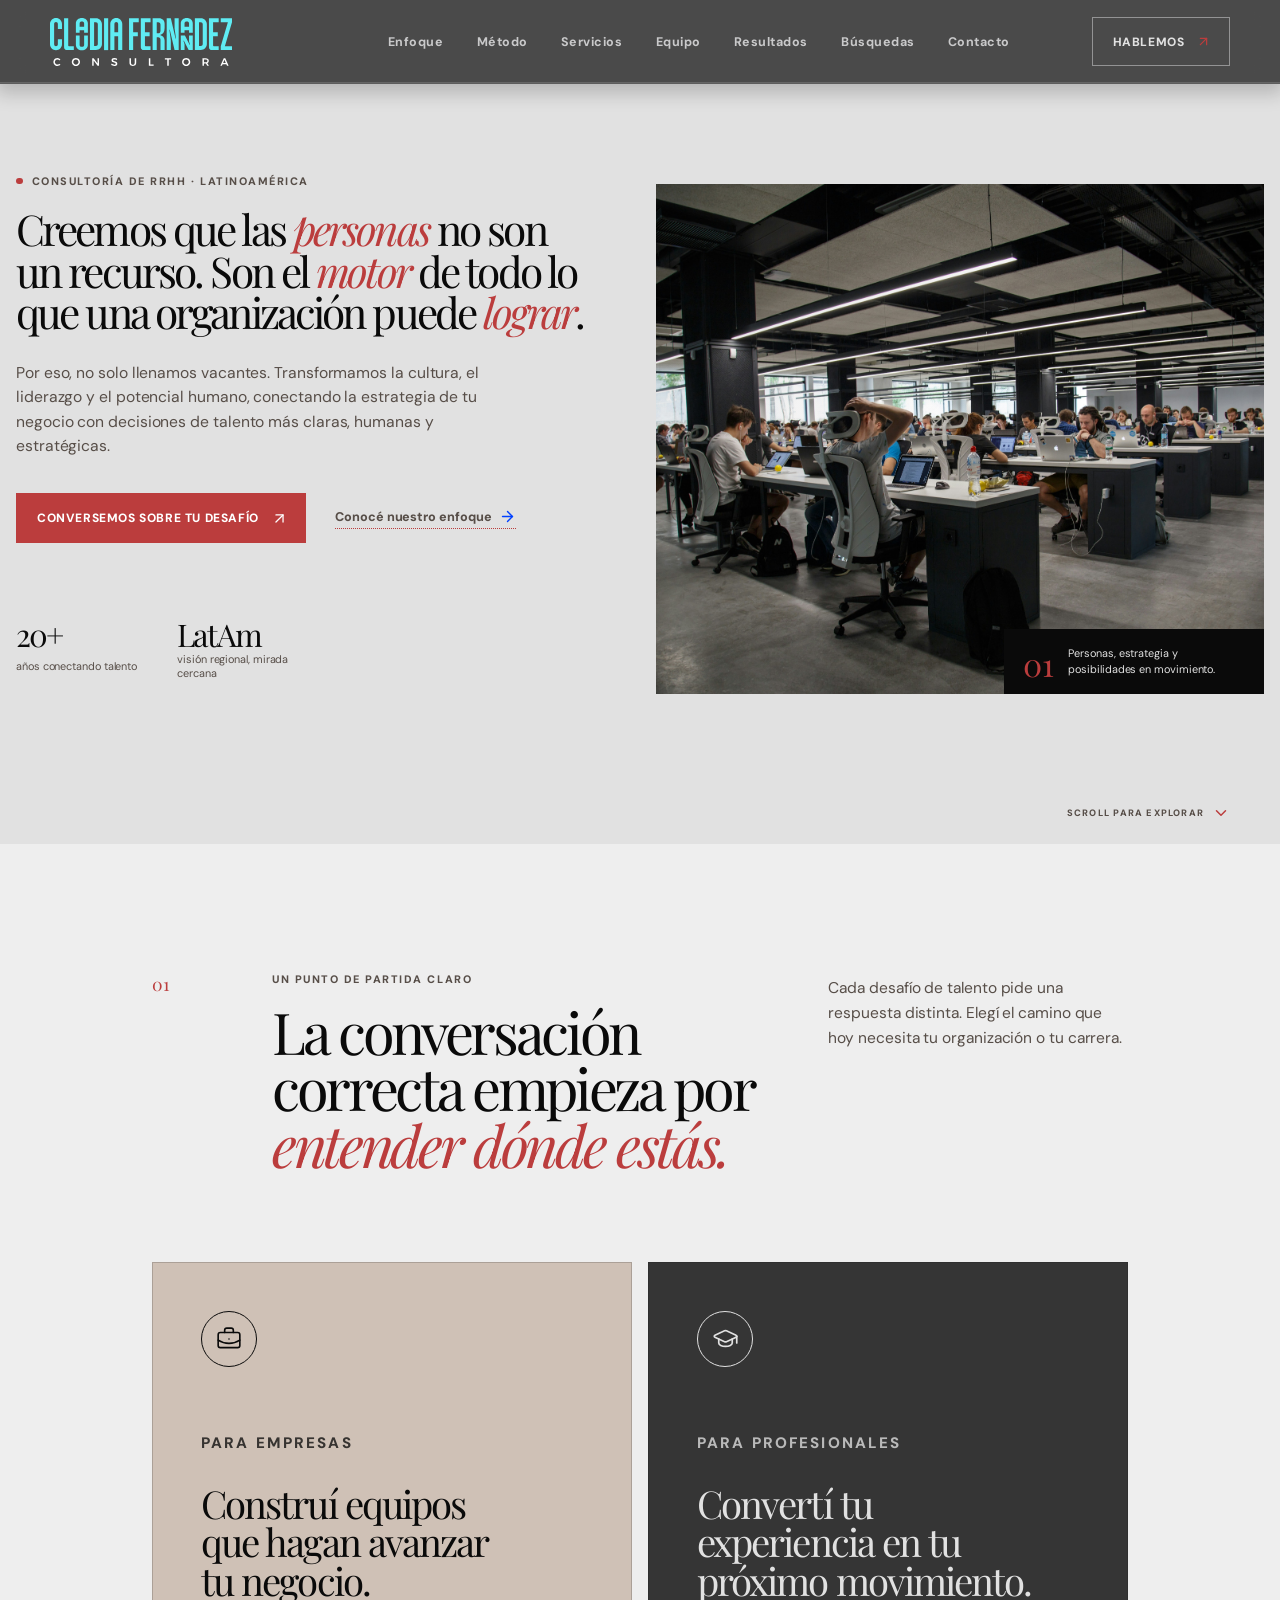
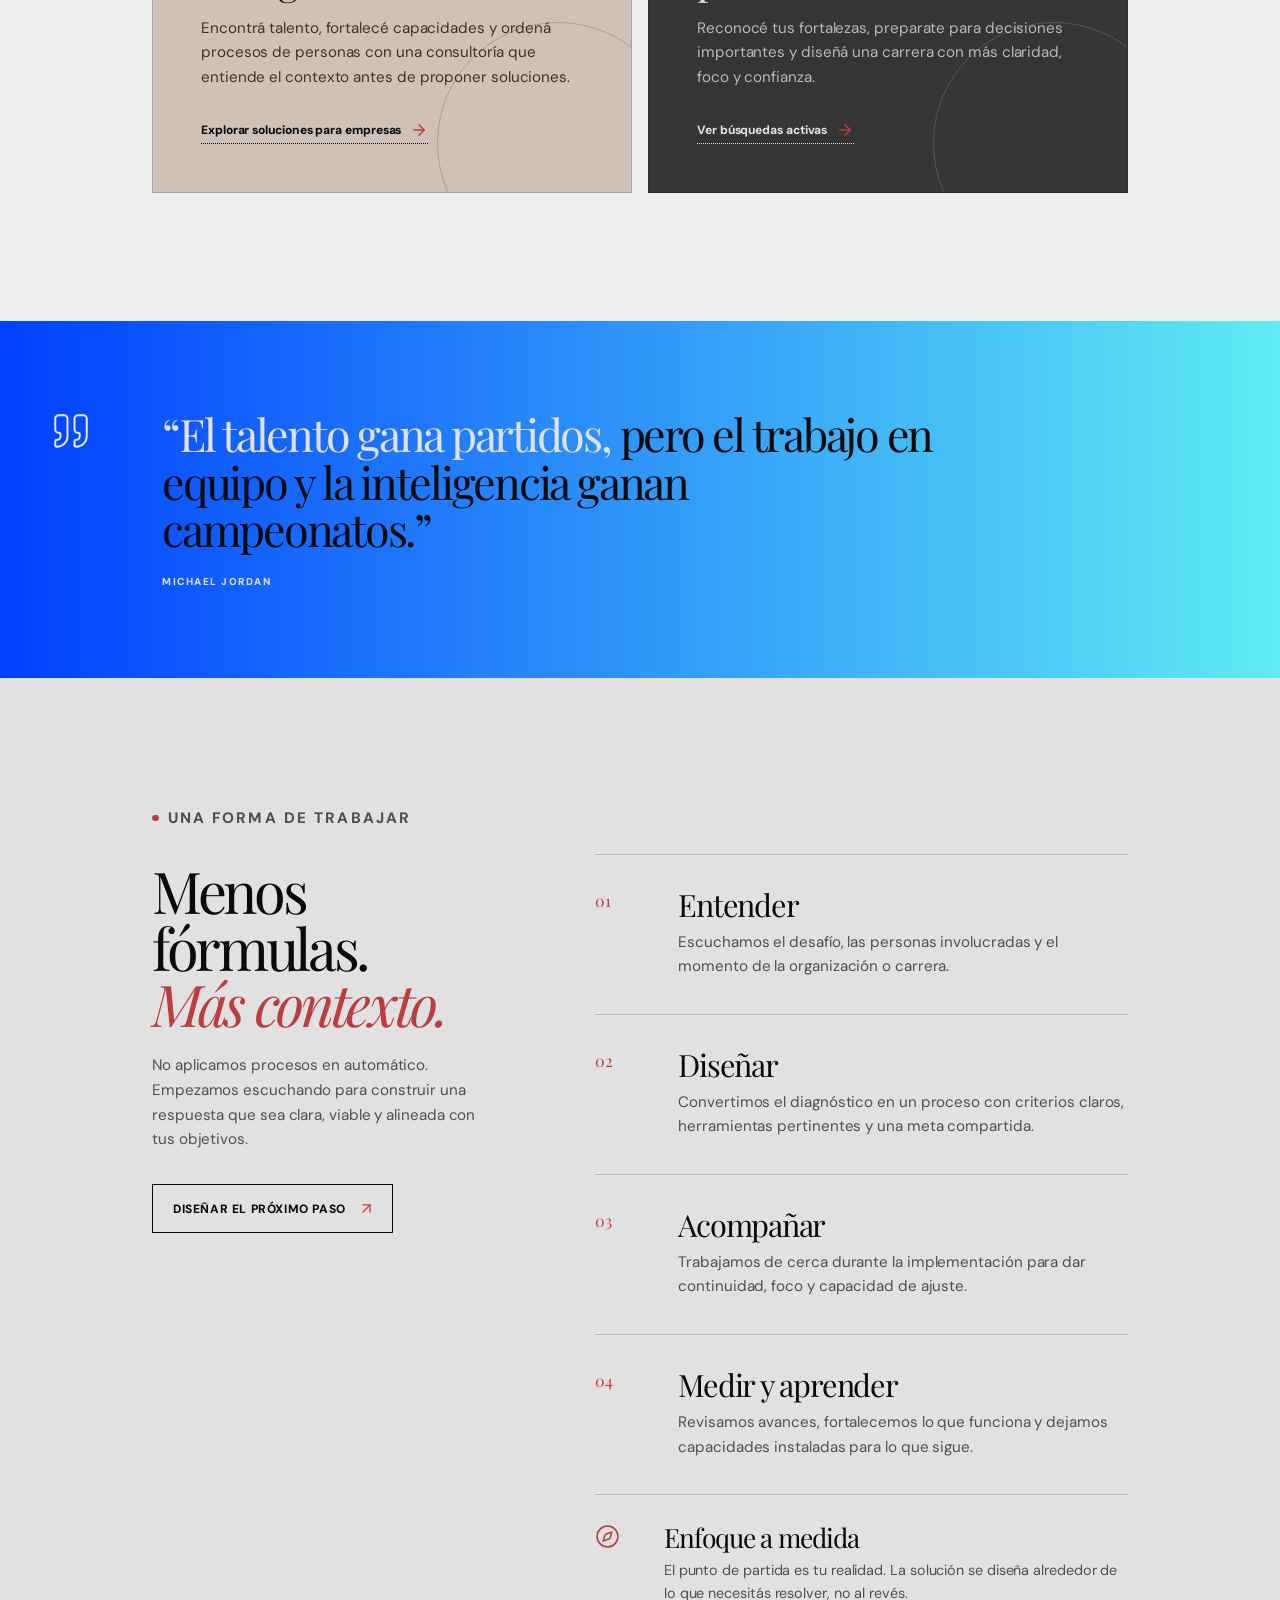
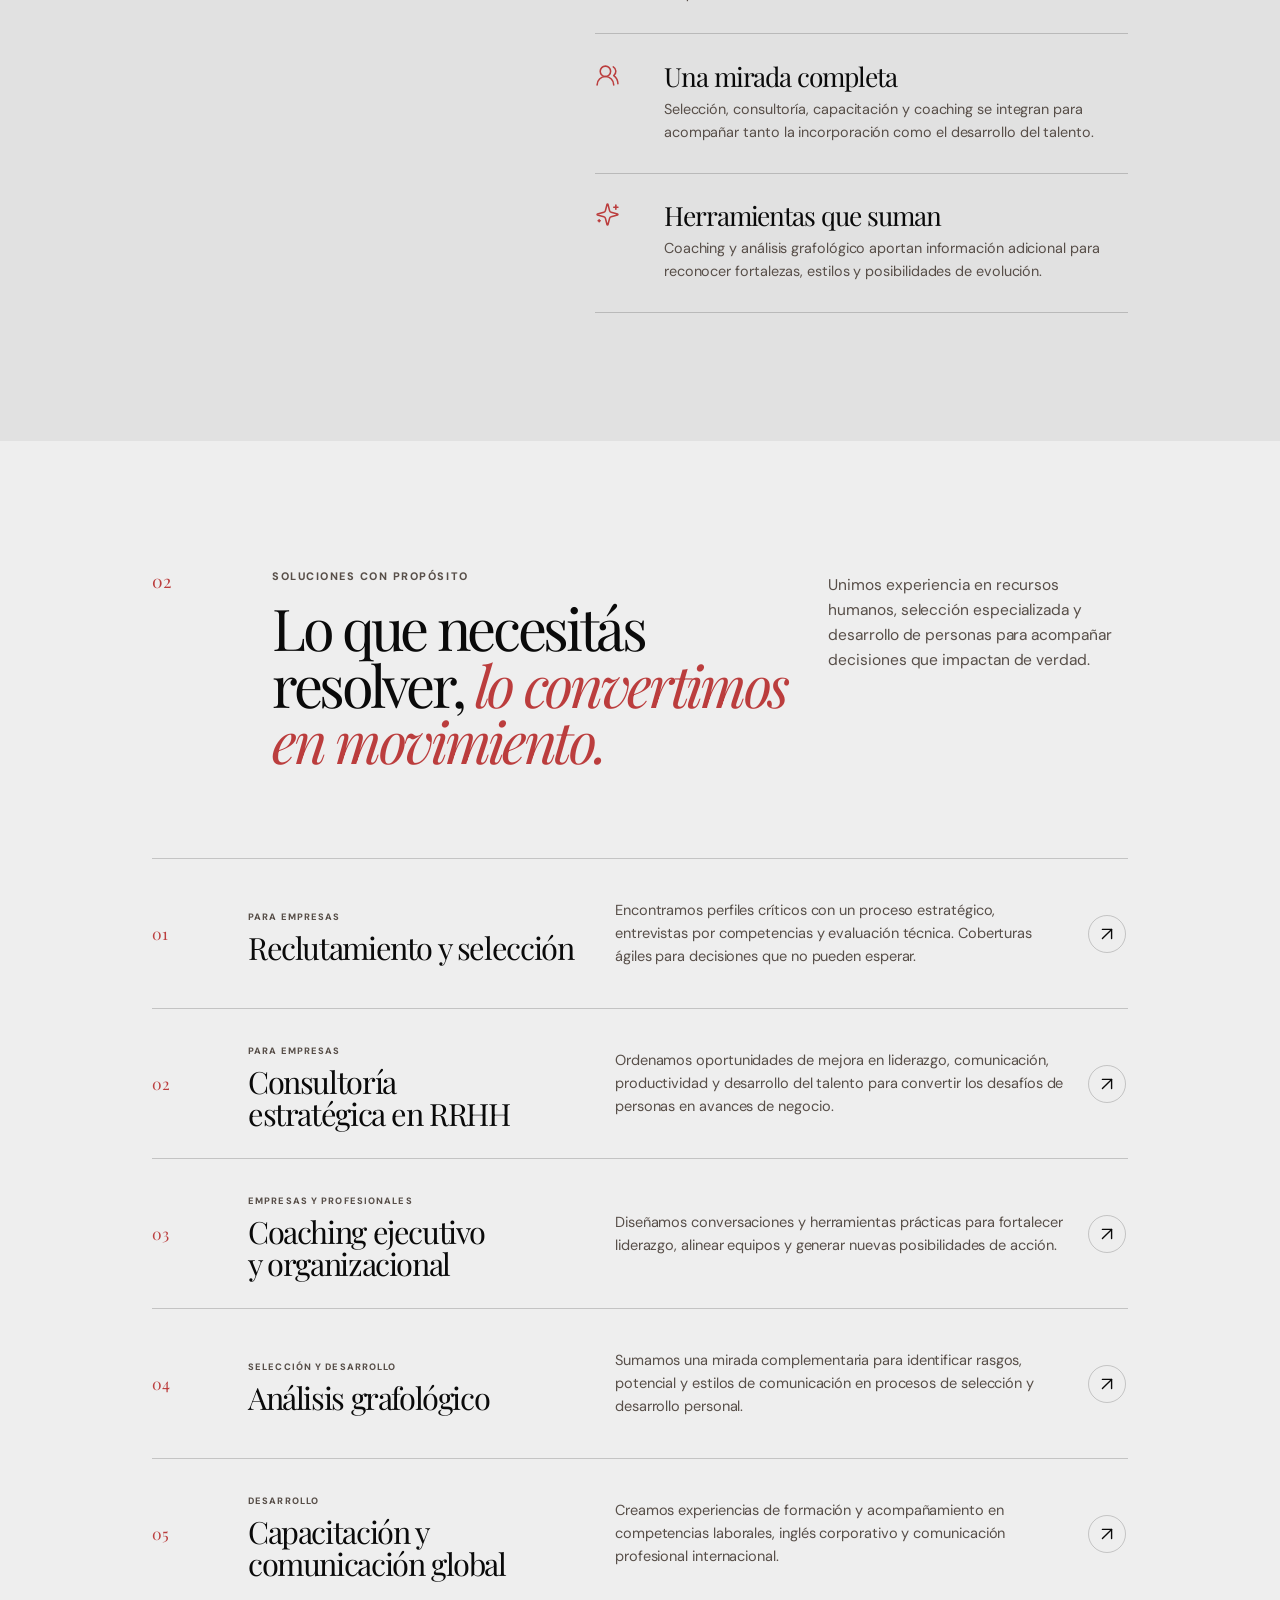
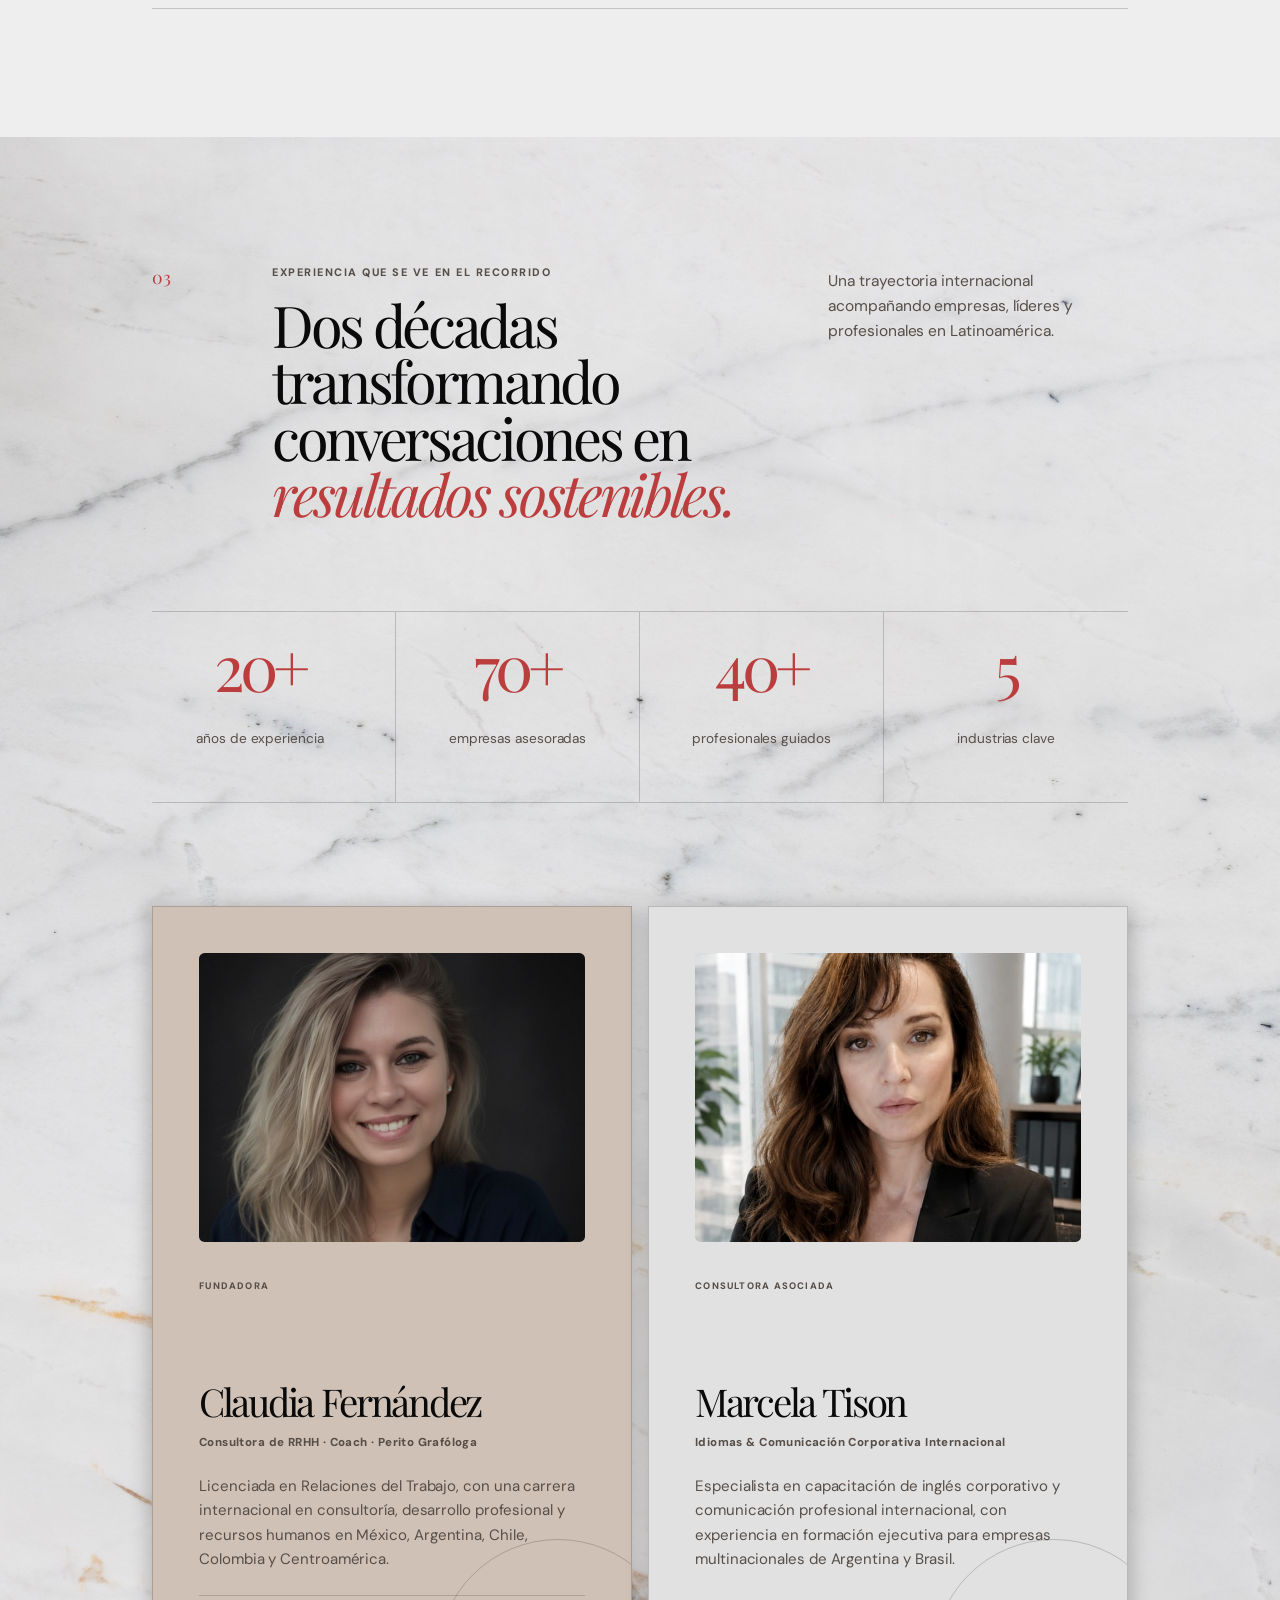
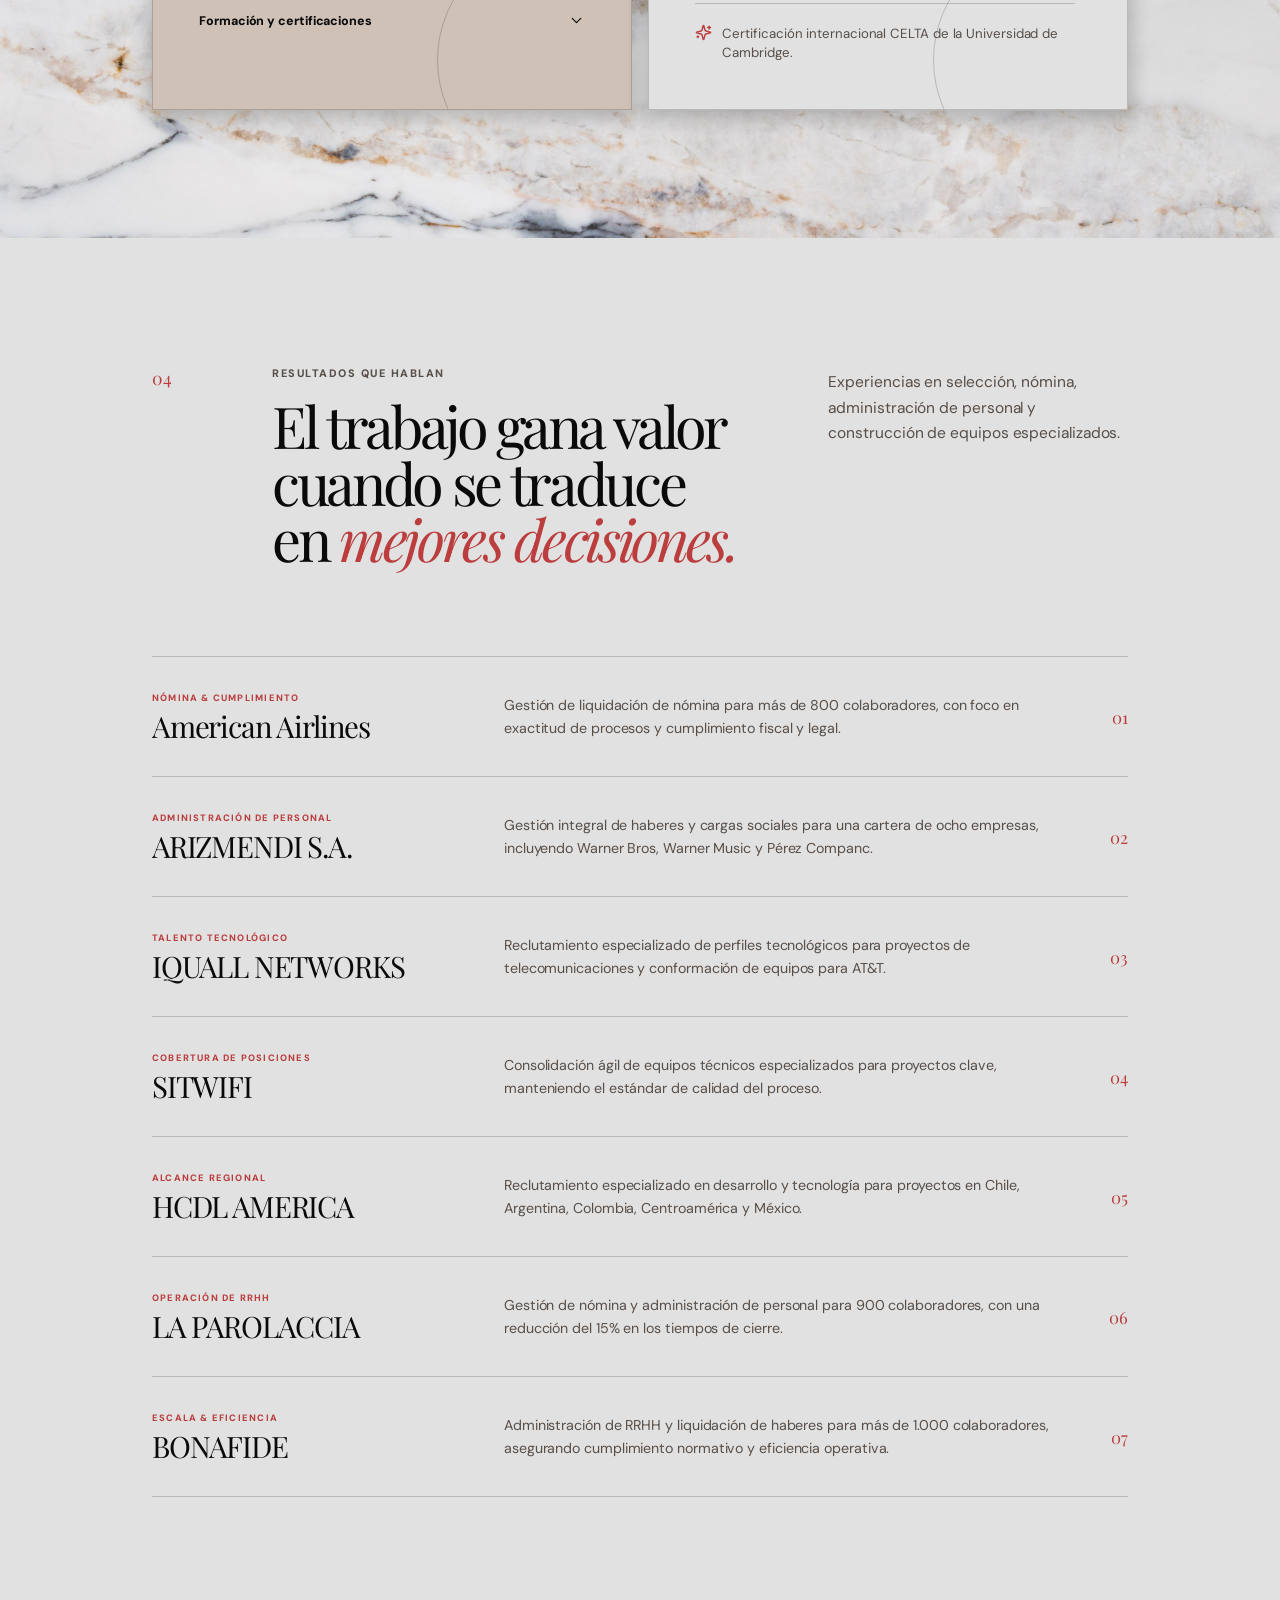
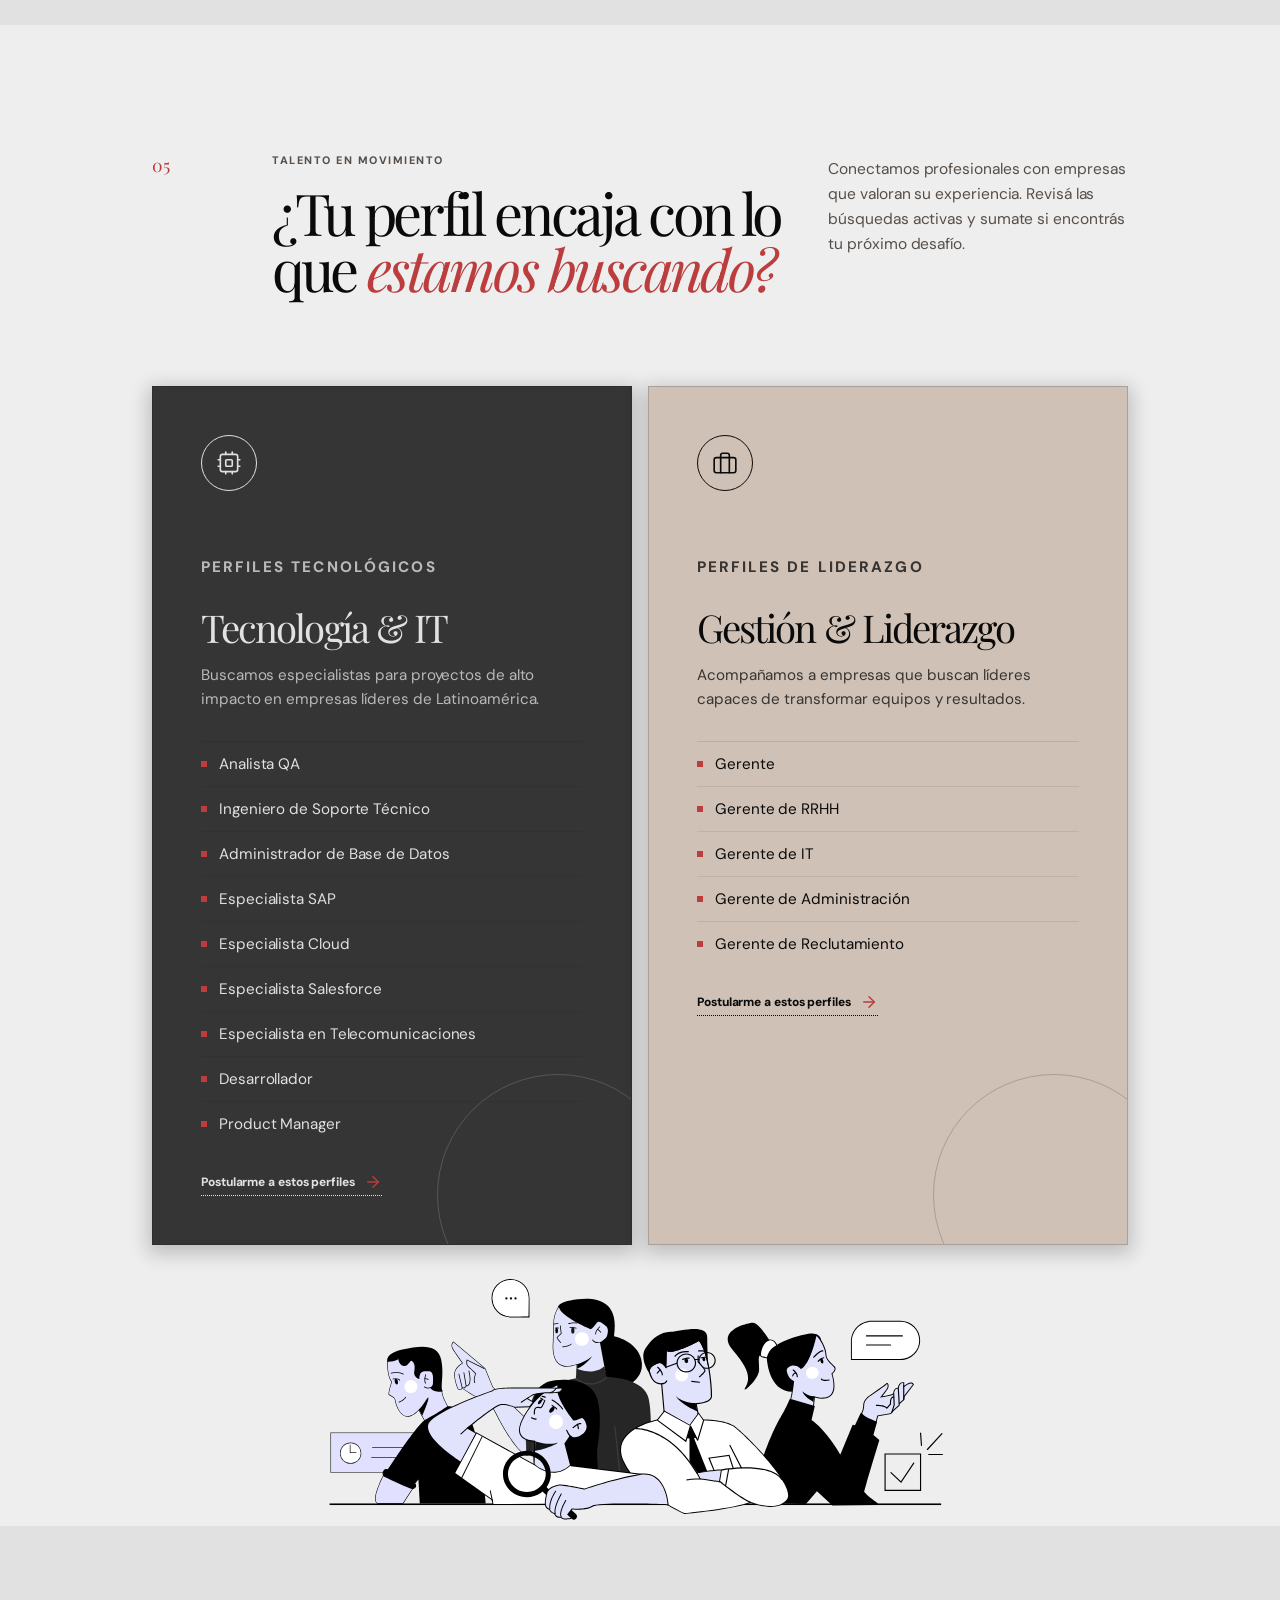
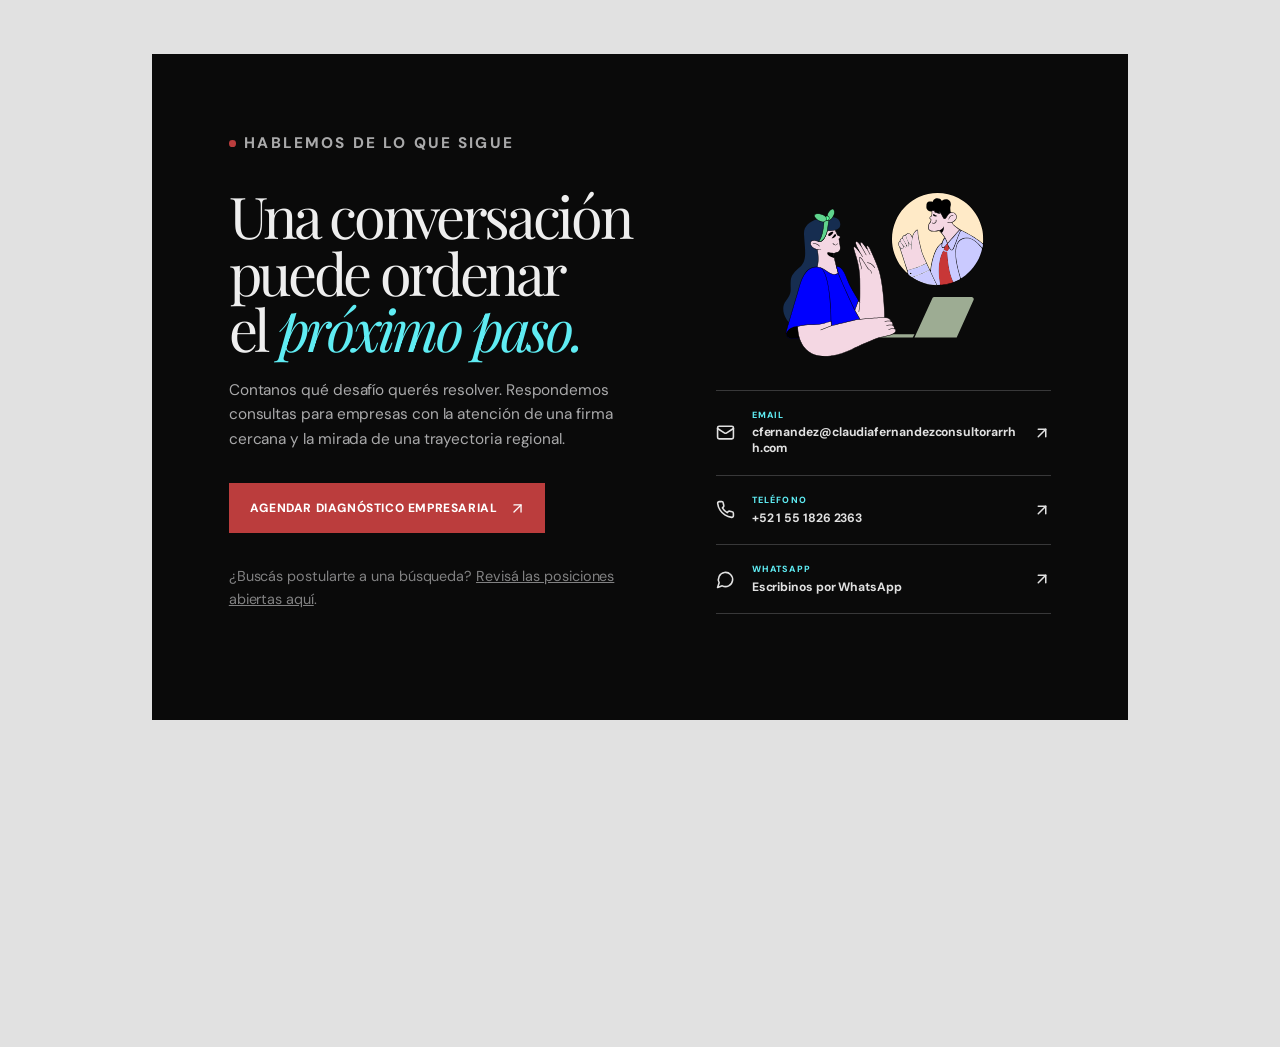
==== commit 388c916b: "Add files via upload" ====
--- a/index.html
+++ b/index.html
@@ -41,12 +41,12 @@
     <div class="header-action">
      <a class="button button-dark" href="#contacto">
       Hablemos
-      <svg class="lucide lucide-arrow-up-right" fill="none" height="15" stroke="currentColor" stroke-linecap="round" stroke-linejoin="round" stroke-width="2" viewBox="0 0 24 24" width="15" xmlns="http://www.w3.org/2000/svg">
+      <svg fill="none" height="15" stroke="currentColor" stroke-linecap="round" stroke-linejoin="round" stroke-width="2" viewBox="0 0 24 24" width="15" xmlns="http://www.w3.org/2000/svg">
        <path d="M7 7h10v10"></path><path d="M7 17 17 7"></path>
       </svg>
      </a>
      <button aria-expanded="false" aria-label="Abrir menú" class="menu-toggle" type="button">
-      <svg class="lucide lucide-menu" fill="none" height="22" stroke="currentColor" stroke-linecap="round" stroke-linejoin="round" stroke-width="2" viewBox="0 0 24 24" width="22" xmlns="http://www.w3.org/2000/svg">
+      <svg fill="none" height="22" stroke="currentColor" stroke-linecap="round" stroke-linejoin="round" stroke-width="2" viewBox="0 0 24 24" width="22" xmlns="http://www.w3.org/2000/svg">
        <line x1="4" x2="20" y1="12" y2="12"></line><line x1="4" x2="20" y1="6" y2="6"></line><line x1="4" x2="20" y1="18" y2="18"></line>
       </svg>
      </button>
@@ -54,43 +54,43 @@
     <div aria-hidden="true" class="mobile-nav">
      <div class="mobile-nav-inner">
       <p class="eyebrow">MENÚ</p>
-      <a href="#enfoque" tabindex="-1">Enfoque <svg class="lucide lucide-arrow-right" fill="none" height="18" stroke="var(--brutal-red)" stroke-linecap="round" stroke-linejoin="round" stroke-width="2" viewBox="0 0 24 24" width="18" xmlns="http://www.w3.org/2000/svg">
-        <path d="M5 12h14">
-        </path>
-        <path d="m12 5 7 7-7 7">
-        </path>
-       </svg></a>
-      <a href="#metodo" tabindex="-1">Método <svg class="lucide lucide-arrow-right" fill="none" height="18" stroke="var(--brutal-red)" stroke-linecap="round" stroke-linejoin="round" stroke-width="2" viewBox="0 0 24 24" width="18" xmlns="http://www.w3.org/2000/svg">
-        <path d="M5 12h14">
-        </path>
-        <path d="m12 5 7 7-7 7">
-        </path>
-       </svg></a>
-      <a href="#servicios" tabindex="-1">Servicios <svg class="lucide lucide-arrow-right" fill="none" height="18" stroke="var(--brutal-red)" stroke-linecap="round" stroke-linejoin="round" stroke-width="2" viewBox="0 0 24 24" width="18" xmlns="http://www.w3.org/2000/svg">
-        <path d="M5 12h14">
-        </path>
-        <path d="m12 5 7 7-7 7">
-        </path>
-       </svg></a>
-      <a href="#equipo" tabindex="-1">Equipo <svg class="lucide lucide-arrow-right" fill="none" height="18" stroke="var(--brutal-red)" stroke-linecap="round" stroke-linejoin="round" stroke-width="2" viewBox="0 0 24 24" width="18" xmlns="http://www.w3.org/2000/svg">
-        <path d="M5 12h14">
-        </path>
-        <path d="m12 5 7 7-7 7">
-        </path>
-       </svg></a>
-      <a href="#resultados" tabindex="-1">Resultados <svg class="lucide lucide-arrow-right" fill="none" height="18" stroke="var(--brutal-red)" stroke-linecap="round" stroke-linejoin="round" stroke-width="2" viewBox="0 0 24 24" width="18" xmlns="http://www.w3.org/2000/svg">
-        <path d="M5 12h14">
-        </path>
-        <path d="m12 5 7 7-7 7">
-        </path>
-       </svg></a>
-      <a href="#busquedas" tabindex="-1">Búsquedas activas <svg class="lucide lucide-arrow-right" fill="none" height="18" stroke="var(--brutal-red)" stroke-linecap="round" stroke-linejoin="round" stroke-width="2" viewBox="0 0 24 24" width="18" xmlns="http://www.w3.org/2000/svg">
-        <path d="M5 12h14">
-        </path>
-        <path d="m12 5 7 7-7 7">
-        </path>
-       </svg></a>
-      <a href="#contacto" tabindex="-1">Contacto <svg class="lucide lucide-arrow-right" fill="none" height="18" stroke="var(--brutal-red)" stroke-linecap="round" stroke-linejoin="round" stroke-width="2" viewBox="0 0 24 24" width="18" xmlns="http://www.w3.org/2000/svg">
+      <a href="#enfoque" tabindex="-1">Enfoque <svg fill="none" height="18" stroke="var(--brutal-red)" stroke-linecap="round" stroke-linejoin="round" stroke-width="2" viewBox="0 0 24 24" width="18" xmlns="http://www.w3.org/2000/svg">
+        <path d="M5 12h14">
+        </path>
+        <path d="m12 5 7 7-7 7">
+        </path>
+       </svg></a>
+      <a href="#metodo" tabindex="-1">Método <svg fill="none" height="18" stroke="var(--brutal-red)" stroke-linecap="round" stroke-linejoin="round" stroke-width="2" viewBox="0 0 24 24" width="18" xmlns="http://www.w3.org/2000/svg">
+        <path d="M5 12h14">
+        </path>
+        <path d="m12 5 7 7-7 7">
+        </path>
+       </svg></a>
+      <a href="#servicios" tabindex="-1">Servicios <svg fill="none" height="18" stroke="var(--brutal-red)" stroke-linecap="round" stroke-linejoin="round" stroke-width="2" viewBox="0 0 24 24" width="18" xmlns="http://www.w3.org/2000/svg">
+        <path d="M5 12h14">
+        </path>
+        <path d="m12 5 7 7-7 7">
+        </path>
+       </svg></a>
+      <a href="#equipo" tabindex="-1">Equipo <svg fill="none" height="18" stroke="var(--brutal-red)" stroke-linecap="round" stroke-linejoin="round" stroke-width="2" viewBox="0 0 24 24" width="18" xmlns="http://www.w3.org/2000/svg">
+        <path d="M5 12h14">
+        </path>
+        <path d="m12 5 7 7-7 7">
+        </path>
+       </svg></a>
+      <a href="#resultados" tabindex="-1">Resultados <svg fill="none" height="18" stroke="var(--brutal-red)" stroke-linecap="round" stroke-linejoin="round" stroke-width="2" viewBox="0 0 24 24" width="18" xmlns="http://www.w3.org/2000/svg">
+        <path d="M5 12h14">
+        </path>
+        <path d="m12 5 7 7-7 7">
+        </path>
+       </svg></a>
+      <a href="#busquedas" tabindex="-1">Búsquedas activas <svg fill="none" height="18" stroke="var(--brutal-red)" stroke-linecap="round" stroke-linejoin="round" stroke-width="2" viewBox="0 0 24 24" width="18" xmlns="http://www.w3.org/2000/svg">
+        <path d="M5 12h14">
+        </path>
+        <path d="m12 5 7 7-7 7">
+        </path>
+       </svg></a>
+      <a href="#contacto" tabindex="-1">Contacto <svg fill="none" height="18" stroke="var(--brutal-red)" stroke-linecap="round" stroke-linejoin="round" stroke-width="2" viewBox="0 0 24 24" width="18" xmlns="http://www.w3.org/2000/svg">
         <path d="M5 12h14">
         </path>
         <path d="m12 5 7 7-7 7">
@@ -112,7 +112,7 @@
         CONSULTORÍA DE RRHH · LATINOAMÉRICA
        </div>
        <h1 class="reveal reveal-delay-1">
-        Creemos que las personas no son un recurso. Son el <i>motor</i> de todo lo que una organización puede lograr.
+        Creemos que las <i>personas</i> no son un recurso. Son el <i>motor</i> de todo lo que una organización puede <i>lograr</i>.
        </h1>
        <p class="hero-description reveal reveal-delay-2">
         Por eso, no solo llenamos vacantes. Transformamos la cultura, el liderazgo y el potencial humano, conectando la estrategia de tu negocio con decisiones de talento más claras, humanas y estratégicas.
@@ -120,13 +120,13 @@
        <div class="hero-actions reveal reveal-delay-3">
         <a class="button button-primary" href="#contacto">
          <span>Conversemos sobre tu desafío</span>
-         <svg aria-hidden="true" class="lucide lucide-arrow-up-right" fill="none" height="17" stroke="currentColor" stroke-linecap="round" stroke-linejoin="round" stroke-width="1.8" viewBox="0 0 24 24" width="17" xmlns="http://www.w3.org/2000/svg">
+         <svg aria-hidden="true" fill="none" height="17" stroke="currentColor" stroke-linecap="round" stroke-linejoin="round" stroke-width="1.8" viewBox="0 0 24 24" width="17" xmlns="http://www.w3.org/2000/svg">
           <path d="M7 7h10v10"></path><path d="M7 17 17 7"></path>
          </svg>
         </a>
         <a class="quiet-link" href="#enfoque">
          Conocé nuestro enfoque
-         <svg class="lucide lucide-arrow-right" fill="none" height="17" stroke="currentColor" stroke-linecap="round" stroke-linejoin="round" stroke-width="2" viewBox="0 0 24 24" width="17" xmlns="http://www.w3.org/2000/svg">
+         <svg fill="none" height="17" stroke="currentColor" stroke-linecap="round" stroke-linejoin="round" stroke-width="2" viewBox="0 0 24 24" width="17" xmlns="http://www.w3.org/2000/svg">
           <path d="M5 12h14"></path><path d="m12 5 7 7-7 7"></path>
          </svg>
         </a>
@@ -148,7 +148,7 @@
      </div>
      <a aria-label="Bajar a la siguiente sección" class="scroll-cue" href="#enfoque">
       <span>SCROLL PARA EXPLORAR</span>
-      <svg aria-hidden="true" class="lucide lucide-chevron-down" fill="none" height="18" stroke="currentColor" stroke-linecap="round" stroke-linejoin="round" stroke-width="2" viewBox="0 0 24 24" width="18" xmlns="http://www.w3.org/2000/svg">
+      <svg aria-hidden="true" fill="none" height="18" stroke="currentColor" stroke-linecap="round" stroke-linejoin="round" stroke-width="2" viewBox="0 0 24 24" width="18" xmlns="http://www.w3.org/2000/svg">
        <path d="m6 9 6 6 6-6"></path>
       </svg>
      </a>
@@ -168,25 +168,25 @@
       <div class="audience-grid">
        <article class="audience-card audience-card-business reveal">
         <div class="audience-icon">
-         <svg class="lucide lucide-briefcase-business" fill="none" height="26" stroke="currentColor" stroke-linecap="round" stroke-linejoin="round" stroke-width="1.5" viewBox="0 0 24 24" width="26" xmlns="http://www.w3.org/2000/svg">
+         <svg fill="none" height="26" stroke="currentColor" stroke-linecap="round" stroke-linejoin="round" stroke-width="1.5" viewBox="0 0 24 24" width="26" xmlns="http://www.w3.org/2000/svg">
           <path d="M12 12h.01"></path><path d="M16 6V4a2 2 0 0 0-2-2h-4a2 2 0 0 0-2 2v2"></path><path d="M22 13a18.15 18.15 0 0 1-20 0"></path><rect height="14" rx="2" width="20" x="2" y="6"></rect>
          </svg>
         </div>
         <p class="eyebrow">PARA EMPRESAS</p>
         <h3>Construí equipos que hagan avanzar tu negocio.</h3>
         <p>Encontrá talento, fortalecé capacidades y ordená procesos de personas con una consultoría que entiende el contexto antes de proponer soluciones.</p>
-        <a class="card-link" href="#servicios">Explorar soluciones para empresas <svg class="lucide lucide-arrow-right" fill="none" height="18" stroke="currentColor" stroke-linecap="round" stroke-linejoin="round" stroke-width="2" viewBox="0 0 24 24" width="18" xmlns="http://www.w3.org/2000/svg"><path d="M5 12h14"></path><path d="m12 5 7 7-7 7"></path></svg></a>
+        <a class="card-link" href="#servicios">Explorar soluciones para empresas <svg fill="none" height="18" stroke="currentColor" stroke-linecap="round" stroke-linejoin="round" stroke-width="2" viewBox="0 0 24 24" width="18" xmlns="http://www.w3.org/2000/svg"><path d="M5 12h14"></path><path d="m12 5 7 7-7 7"></path></svg></a>
        </article>
        <article class="audience-card audience-card-career reveal reveal-delay-1">
         <div class="audience-icon">
-         <svg class="lucide lucide-graduation-cap" fill="none" height="27" stroke="currentColor" stroke-linecap="round" stroke-linejoin="round" stroke-width="1.5" viewBox="0 0 24 24" width="27" xmlns="http://www.w3.org/2000/svg">
+         <svg fill="none" height="27" stroke="currentColor" stroke-linecap="round" stroke-linejoin="round" stroke-width="1.5" viewBox="0 0 24 24" width="27" xmlns="http://www.w3.org/2000/svg">
           <path d="M21.42 10.922a1 1 0 0 0-.019-1.838L12.83 5.18a2 2 0 0 0-1.66 0L2.6 9.08a1 1 0 0 0 0 1.832l8.57 3.908a2 2 0 0 0 1.66 0z"></path><path d="M22 10v6"></path><path d="M6 12.5V16a6 3 0 0 0 12 0v-3.5"></path>
          </svg>
         </div>
         <p class="eyebrow">PARA PROFESIONALES</p>
         <h3>Convertí tu experiencia en tu próximo movimiento.</h3>
         <p>Reconocé tus fortalezas, preparate para decisiones importantes y diseñá una carrera con más claridad, foco y confianza.</p>
-        <a class="card-link" href="#busquedas">Ver búsquedas activas <svg class="lucide lucide-arrow-right" fill="none" height="18" stroke="currentColor" stroke-linecap="round" stroke-linejoin="round" stroke-width="2" viewBox="0 0 24 24" width="18" xmlns="http://www.w3.org/2000/svg"><path d="M5 12h14"></path><path d="m12 5 7 7-7 7"></path></svg></a>
+        <a class="card-link" href="#busquedas">Ver búsquedas activas <svg fill="none" height="18" stroke="currentColor" stroke-linecap="round" stroke-linejoin="round" stroke-width="2" viewBox="0 0 24 24" width="18" xmlns="http://www.w3.org/2000/svg"><path d="M5 12h14"></path><path d="m12 5 7 7-7 7"></path></svg></a>
        </article>
       </div>
      </div>
@@ -195,7 +195,7 @@
     <!-- CITA -->
     <section class="statement-band">
      <div class="content-wrap statement-content reveal">
-      <svg aria-hidden="true" class="lucide lucide-quote" fill="none" height="42" stroke="currentColor" stroke-linecap="round" stroke-linejoin="round" stroke-width="1.1" viewBox="0 0 24 24" width="42" xmlns="http://www.w3.org/2000/svg">
+      <svg aria-hidden="true" fill="none" height="42" stroke="currentColor" stroke-linecap="round" stroke-linejoin="round" stroke-width="1.1" viewBox="0 0 24 24" width="42" xmlns="http://www.w3.org/2000/svg">
        <path d="M16 3a2 2 0 0 0-2 2v6a2 2 0 0 0 2 2 1 1 0 0 1 1 1v1a2 2 0 0 1-2 2 1 1 0 0 0-1 1v2a1 1 0 0 0 1 1 6 6 0 0 0 6-6V5a2 2 0 0 0-2-2z"></path>
        <path d="M5 3a2 2 0 0 0-2 2v6a2 2 0 0 0 2 2 1 1 0 0 1 1 1v1a2 2 0 0 1-2 2 1 1 0 0 0-1 1v2a1 1 0 0 0 1 1 6 6 0 0 0 6-6V5a2 2 0 0 0-2-2z"></path>
       </svg>
@@ -208,12 +208,12 @@
     <section class="method section-padding" id="metodo">      
      <div class="content-wrap method-layout">
       <div class="method-intro reveal">
-       <p class="eyebrow">UNA FORMA DE TRABAJAR</p>
+       <p class="eyebrow"><span class="kicker-dot"></span>UNA FORMA DE TRABAJAR</p>
        <h2>Menos fórmulas. <i>Más contexto.</i></h2>
        <p>No aplicamos procesos en automático. Empezamos escuchando para construir una respuesta que sea clara, viable y alineada con tus objetivos.</p>
        <a class="button button-secondary" href="#contacto">
         <span>Diseñar el próximo paso</span>
-        <svg aria-hidden="true" class="lucide lucide-arrow-up-right" fill="none" height="17" stroke="currentColor" stroke-linecap="round" stroke-linejoin="round" stroke-width="1.8" viewBox="0 0 24 24" width="17" xmlns="http://www.w3.org/2000/svg">
+        <svg aria-hidden="true" fill="none" height="17" stroke="currentColor" stroke-linecap="round" stroke-linejoin="round" stroke-width="1.8" viewBox="0 0 24 24" width="17" xmlns="http://www.w3.org/2000/svg">
          <path d="M7 7h10v10"></path><path d="M7 17 17 7"></path>
         </svg>
        </a>
@@ -221,7 +221,6 @@
       
       <!-- CONTENIDO APILADO VERTICALMENTE -->
       <div style="margin-top: 3rem;">
-       
        <!-- PASOS DEL MÉTODO -->
        <ol class="method-steps">
         <li class="reveal"><span>01</span><div><h3>Entender</h3><p>Escuchamos el desafío, las personas involucradas y el momento de la organización o carrera.</p></div></li>
@@ -229,23 +228,22 @@
         <li class="reveal reveal-delay-2"><span>03</span><div><h3>Acompañar</h3><p>Trabajamos de cerca durante la implementación para dar continuidad, foco y capacidad de ajuste.</p></div></li>
         <li class="reveal reveal-delay-3"><span>04</span><div><h3>Medir y aprender</h3><p>Revisamos avances, fortalecemos lo que funciona y dejamos capacidades instaladas para lo que sigue.</p></div></li>
        </ol>
-
        <!-- DIFERENCIAL (FUSIONADO) -->
        <div class="difference-list">
         <article class="reveal">
-         <svg class="lucide lucide-compass" fill="none" height="25" stroke="currentColor" stroke-linecap="round" stroke-linejoin="round" stroke-width="1.5" viewBox="0 0 24 24" width="25" xmlns="http://www.w3.org/2000/svg">
+         <svg fill="none" height="25" stroke="currentColor" stroke-linecap="round" stroke-linejoin="round" stroke-width="1.5" viewBox="0 0 24 24" width="25" xmlns="http://www.w3.org/2000/svg">
           <path d="m16.24 7.76-1.804 5.411a2 2 0 0 1-1.265 1.265L7.76 16.24l1.804-5.411a2 2 0 0 1 1.265-1.265z"></path><circle cx="12" cy="12" r="10"></circle>
          </svg>
          <div><h3>Enfoque a medida</h3><p>El punto de partida es tu realidad. La solución se diseña alrededor de lo que necesitás resolver, no al revés.</p></div>
         </article>
         <article class="reveal reveal-delay-1">
-         <svg class="lucide lucide-users-round" fill="none" height="25" stroke="currentColor" stroke-linecap="round" stroke-linejoin="round" stroke-width="1.5" viewBox="0 0 24 24" width="25" xmlns="http://www.w3.org/2000/svg">
+         <svg fill="none" height="25" stroke="currentColor" stroke-linecap="round" stroke-linejoin="round" stroke-width="1.5" viewBox="0 0 24 24" width="25" xmlns="http://www.w3.org/2000/svg">
           <path d="M18 21a8 8 0 0 0-16 0"></path><circle cx="10" cy="8" r="5"></circle><path d="M22 20c0-3.37-2-6.5-4-8a5 5 0 0 0-.45-8.3"></path>
          </svg>
          <div><h3>Una mirada completa</h3><p>Selección, consultoría, capacitación y coaching se integran para acompañar tanto la incorporación como el desarrollo del talento.</p></div>
         </article>
         <article class="reveal reveal-delay-2">
-         <svg class="lucide lucide-sparkles" fill="none" height="25" stroke="currentColor" stroke-linecap="round" stroke-linejoin="round" stroke-width="1.5" viewBox="0 0 24 24" width="25" xmlns="http://www.w3.org/2000/svg">
+         <svg fill="none" height="25" stroke="currentColor" stroke-linecap="round" stroke-linejoin="round" stroke-width="1.5" viewBox="0 0 24 24" width="25" xmlns="http://www.w3.org/2000/svg">
           <path d="M9.937 15.5A2 2 0 0 0 8.5 14.063l-6.135-1.582a.5.5 0 0 1 0-.962L8.5 9.936A2 2 0 0 0 9.937 8.5l1.582-6.135a.5.5 0 0 1 .963 0L14.063 8.5A2 2 0 0 0 15.5 9.937l6.135 1.581a.5.5 0 0 1 0 .964L15.5 14.063a2 2 0 0 0-1.437 1.437l-1.582 6.135a.5.5 0 0 1-.963 0z"></path><path d="M20 3v4"></path><path d="M22 5h-4"></path><path d="M4 17v2"></path><path d="M5 18H3"></path>
          </svg>
          <div><h3>Herramientas que suman</h3><p>Coaching y análisis grafológico aportan información adicional para reconocer fortalezas, estilos y posibilidades de evolución.</p></div>
@@ -272,31 +270,31 @@
         <span class="service-number">01</span>
         <div class="service-main"><span class="service-tag">PARA EMPRESAS</span><h3>Reclutamiento y selección</h3></div>
         <p>Encontramos perfiles críticos con un proceso estratégico, entrevistas por competencias y evaluación técnica. Coberturas ágiles para decisiones que no pueden esperar.</p>
-        <a aria-label="Consultar sobre Reclutamiento y selección" class="service-arrow" href="#contacto"><svg class="lucide lucide-arrow-up-right" fill="none" height="22" stroke="currentColor" stroke-linecap="round" stroke-linejoin="round" stroke-width="1.5" viewBox="0 0 24 24" width="22" xmlns="http://www.w3.org/2000/svg"><path d="M7 7h10v10"></path><path d="M7 17 17 7"></path></svg></a>
+        <a aria-label="Consultar sobre Reclutamiento y selección" class="service-arrow" href="#contacto"><svg fill="none" height="22" stroke="currentColor" stroke-linecap="round" stroke-linejoin="round" stroke-width="1.5" viewBox="0 0 24 24" width="22" xmlns="http://www.w3.org/2000/svg"><path d="M7 7h10v10"></path><path d="M7 17 17 7"></path></svg></a>
        </article>
        <article class="service-row reveal reveal-delay-1">
         <span class="service-number">02</span>
         <div class="service-main"><span class="service-tag">PARA EMPRESAS</span><h3>Consultoría estratégica en RRHH</h3></div>
         <p>Ordenamos oportunidades de mejora en liderazgo, comunicación, productividad y desarrollo del talento para convertir los desafíos de personas en avances de negocio.</p>
-        <a aria-label="Consultar sobre Consultoría estratégica en RRHH" class="service-arrow" href="#contacto"><svg class="lucide lucide-arrow-up-right" fill="none" height="22" stroke="currentColor" stroke-linecap="round" stroke-linejoin="round" stroke-width="1.5" viewBox="0 0 24 24" width="22" xmlns="http://www.w3.org/2000/svg"><path d="M7 7h10v10"></path><path d="M7 17 17 7"></path></svg></a>
+        <a aria-label="Consultar sobre Consultoría estratégica en RRHH" class="service-arrow" href="#contacto"><svg fill="none" height="22" stroke="currentColor" stroke-linecap="round" stroke-linejoin="round" stroke-width="1.5" viewBox="0 0 24 24" width="22" xmlns="http://www.w3.org/2000/svg"><path d="M7 7h10v10"></path><path d="M7 17 17 7"></path></svg></a>
        </article>
        <article class="service-row reveal reveal-delay-2">
         <span class="service-number">03</span>
         <div class="service-main"><span class="service-tag">EMPRESAS Y PROFESIONALES</span><h3>Coaching ejecutivo y organizacional</h3></div>
         <p>Diseñamos conversaciones y herramientas prácticas para fortalecer liderazgo, alinear equipos y generar nuevas posibilidades de acción.</p>
-        <a aria-label="Consultar sobre Coaching ejecutivo y organizacional" class="service-arrow" href="#contacto"><svg class="lucide lucide-arrow-up-right" fill="none" height="22" stroke="currentColor" stroke-linecap="round" stroke-linejoin="round" stroke-width="1.5" viewBox="0 0 24 24" width="22" xmlns="http://www.w3.org/2000/svg"><path d="M7 7h10v10"></path><path d="M7 17 17 7"></path></svg></a>
+        <a aria-label="Consultar sobre Coaching ejecutivo y organizacional" class="service-arrow" href="#contacto"><svg fill="none" height="22" stroke="currentColor" stroke-linecap="round" stroke-linejoin="round" stroke-width="1.5" viewBox="0 0 24 24" width="22" xmlns="http://www.w3.org/2000/svg"><path d="M7 7h10v10"></path><path d="M7 17 17 7"></path></svg></a>
        </article>
        <article class="service-row reveal reveal-delay-3">
         <span class="service-number">04</span>
         <div class="service-main"><span class="service-tag">SELECCIÓN Y DESARROLLO</span><h3>Análisis grafológico</h3></div>
         <p>Sumamos una mirada complementaria para identificar rasgos, potencial y estilos de comunicación en procesos de selección y desarrollo personal.</p>
-        <a aria-label="Consultar sobre Análisis grafológico" class="service-arrow" href="#contacto"><svg class="lucide lucide-arrow-up-right" fill="none" height="22" stroke="currentColor" stroke-linecap="round" stroke-linejoin="round" stroke-width="1.5" viewBox="0 0 24 24" width="22" xmlns="http://www.w3.org/2000/svg"><path d="M7 7h10v10"></path><path d="M7 17 17 7"></path></svg></a>
+        <a aria-label="Consultar sobre Análisis grafológico" class="service-arrow" href="#contacto"><svg fill="none" height="22" stroke="currentColor" stroke-linecap="round" stroke-linejoin="round" stroke-width="1.5" viewBox="0 0 24 24" width="22" xmlns="http://www.w3.org/2000/svg"><path d="M7 7h10v10"></path><path d="M7 17 17 7"></path></svg></a>
        </article>
        <article class="service-row reveal reveal-delay-0">
         <span class="service-number">05</span>
         <div class="service-main"><span class="service-tag">DESARROLLO</span><h3>Capacitación y comunicación global</h3></div>
         <p>Creamos experiencias de formación y acompañamiento en competencias laborales, inglés corporativo y comunicación profesional internacional.</p>
-        <a aria-label="Consultar sobre Capacitación y comunicación global" class="service-arrow" href="#contacto"><svg class="lucide lucide-arrow-up-right" fill="none" height="22" stroke="currentColor" stroke-linecap="round" stroke-linejoin="round" stroke-width="1.5" viewBox="0 0 24 24" width="22" xmlns="http://www.w3.org/2000/svg"><path d="M7 7h10v10"></path><path d="M7 17 17 7"></path></svg></a>
+        <a aria-label="Consultar sobre Capacitación y comunicación global" class="service-arrow" href="#contacto"><svg fill="none" height="22" stroke="currentColor" stroke-linecap="round" stroke-linejoin="round" stroke-width="1.5" viewBox="0 0 24 24" width="22" xmlns="http://www.w3.org/2000/svg"><path d="M7 7h10v10"></path><path d="M7 17 17 7"></path></svg></a>
        </article>
       </div>
      </div>
@@ -327,15 +325,15 @@
         <p class="profile-role">Consultora de RRHH · Coach · Perito Grafóloga</p>
         <p>Licenciada en Relaciones del Trabajo, con una carrera internacional en consultoría, desarrollo profesional y recursos humanos en México, Argentina, Chile, Colombia y Centroamérica.</p>
         <details>
-         <summary>Formación y certificaciones <svg aria-hidden="true" class="lucide lucide-chevron-down" fill="none" height="17" stroke="currentColor" stroke-linecap="round" stroke-linejoin="round" stroke-width="1.7" viewBox="0 0 24 24" width="17" xmlns="http://www.w3.org/2000/svg"><path d="m6 9 6 6 6-6"></path></svg></summary>
+         <summary>Formación y certificaciones <svg aria-hidden="true" fill="none" height="17" stroke="currentColor" stroke-linecap="round" stroke-linejoin="round" stroke-width="1.7" viewBox="0 0 24 24" width="17" xmlns="http://www.w3.org/2000/svg"><path d="m6 9 6 6 6-6"></path></svg></summary>
          <ul>
-          <li><svg class="lucide lucide-check" fill="none" height="14" stroke="currentColor" stroke-linecap="round" stroke-linejoin="round" stroke-width="2" viewBox="0 0 24 24" width="14" xmlns="http://www.w3.org/2000/svg"><path d="M20 6 9 17l-5-5"></path></svg> Licenciada en Relaciones del Trabajo (UBA)</li>
-          <li><svg class="lucide lucide-check" fill="none" height="14" stroke="currentColor" stroke-linecap="round" stroke-linejoin="round" stroke-width="2" viewBox="0 0 24 24" width="14" xmlns="http://www.w3.org/2000/svg"><path d="M20 6 9 17l-5-5"></path></svg> Posgrado en Conducción de Recursos Humanos (UCA)</li>
-          <li><svg class="lucide lucide-check" fill="none" height="14" stroke="currentColor" stroke-linecap="round" stroke-linejoin="round" stroke-width="2" viewBox="0 0 24 24" width="14" xmlns="http://www.w3.org/2000/svg"><path d="M20 6 9 17l-5-5"></path></svg> Perito Grafóloga Certificada</li>
-          <li><svg class="lucide lucide-check" fill="none" height="14" stroke="currentColor" stroke-linecap="round" stroke-linejoin="round" stroke-width="2" viewBox="0 0 24 24" width="14" xmlns="http://www.w3.org/2000/svg"><path d="M20 6 9 17l-5-5"></path></svg> Coach Profesional Ontológico</li>
-          <li><svg class="lucide lucide-check" fill="none" height="14" stroke="currentColor" stroke-linecap="round" stroke-linejoin="round" stroke-width="2" viewBox="0 0 24 24" width="14" xmlns="http://www.w3.org/2000/svg"><path d="M20 6 9 17l-5-5"></path></svg> Certificación en Estándar de Competencia ECO366 — ICEMéxico</li>
-          <li><svg class="lucide lucide-check" fill="none" height="14" stroke="currentColor" stroke-linecap="round" stroke-linejoin="round" stroke-width="2" viewBox="0 0 24 24" width="14" xmlns="http://www.w3.org/2000/svg"><path d="M20 6 9 17l-5-5"></path></svg> EC0076 — Evaluación de la competencia de candidatos</li>
-          <li><svg class="lucide lucide-check" fill="none" height="14" stroke="currentColor" stroke-linecap="round" stroke-linejoin="round" stroke-width="2" viewBox="0 0 24 24" width="14" xmlns="http://www.w3.org/2000/svg"><path d="M20 6 9 17l-5-5"></path></svg> EC0217.01 — Impartición de cursos de formación del capital humano</li>
+          <li><svg fill="none" height="14" stroke="currentColor" stroke-linecap="round" stroke-linejoin="round" stroke-width="2" viewBox="0 0 24 24" width="14" xmlns="http://www.w3.org/2000/svg"><path d="M20 6 9 17l-5-5"></path></svg> Licenciada en Relaciones del Trabajo (UBA)</li>
+          <li><svg fill="none" height="14" stroke="currentColor" stroke-linecap="round" stroke-linejoin="round" stroke-width="2" viewBox="0 0 24 24" width="14" xmlns="http://www.w3.org/2000/svg"><path d="M20 6 9 17l-5-5"></path></svg> Posgrado en Conducción de Recursos Humanos (UCA)</li>
+          <li><svg fill="none" height="14" stroke="currentColor" stroke-linecap="round" stroke-linejoin="round" stroke-width="2" viewBox="0 0 24 24" width="14" xmlns="http://www.w3.org/2000/svg"><path d="M20 6 9 17l-5-5"></path></svg> Perito Grafóloga Certificada</li>
+          <li><svg fill="none" height="14" stroke="currentColor" stroke-linecap="round" stroke-linejoin="round" stroke-width="2" viewBox="0 0 24 24" width="14" xmlns="http://www.w3.org/2000/svg"><path d="M20 6 9 17l-5-5"></path></svg> Coach Profesional Ontológico</li>
+          <li><svg fill="none" height="14" stroke="currentColor" stroke-linecap="round" stroke-linejoin="round" stroke-width="2" viewBox="0 0 24 24" width="14" xmlns="http://www.w3.org/2000/svg"><path d="M20 6 9 17l-5-5"></path></svg> Certificación en Estándar de Competencia ECO366 — ICEMéxico</li>
+          <li><svg fill="none" height="14" stroke="currentColor" stroke-linecap="round" stroke-linejoin="round" stroke-width="2" viewBox="0 0 24 24" width="14" xmlns="http://www.w3.org/2000/svg"><path d="M20 6 9 17l-5-5"></path></svg> EC0076 — Evaluación de la competencia de candidatos</li>
+          <li><svg fill="none" height="14" stroke="currentColor" stroke-linecap="round" stroke-linejoin="round" stroke-width="2" viewBox="0 0 24 24" width="14" xmlns="http://www.w3.org/2000/svg"><path d="M20 6 9 17l-5-5"></path></svg> EC0217.01 — Impartición de cursos de formación del capital humano</li>
          </ul>
         </details>
        </article>
@@ -346,7 +344,7 @@
         <p class="profile-role">Idiomas & Comunicación Corporativa Internacional</p>
         <p>Especialista en capacitación de inglés corporativo y comunicación profesional internacional, con experiencia en formación ejecutiva para empresas multinacionales de Argentina y Brasil.</p>
         <div class="profile-note">
-         <svg class="lucide lucide-sparkles" fill="none" height="17" stroke="currentColor" stroke-linecap="round" stroke-linejoin="round" stroke-width="2" viewBox="0 0 24 24" width="17" xmlns="http://www.w3.org/2000/svg"><path d="M9.937 15.5A2 2 0 0 0 8.5 14.063l-6.135-1.582a.5.5 0 0 1 0-.962L8.5 9.936A2 2 0 0 0 9.937 8.5l1.582-6.135a.5.5 0 0 1 .963 0L14.063 8.5A2 2 0 0 0 15.5 9.937l6.135 1.581a.5.5 0 0 1 0 .964L15.5 14.063a2 2 0 0 0-1.437 1.437l-1.582 6.135a.5.5 0 0 1-.963 0z"></path><path d="M20 3v4"></path><path d="M22 5h-4"></path><path d="M4 17v2"></path><path d="M5 18H3"></path></svg>
+         <svg fill="none" height="17" stroke="currentColor" stroke-linecap="round" stroke-linejoin="round" stroke-width="2" viewBox="0 0 24 24" width="17" xmlns="http://www.w3.org/2000/svg"><path d="M9.937 15.5A2 2 0 0 0 8.5 14.063l-6.135-1.582a.5.5 0 0 1 0-.962L8.5 9.936A2 2 0 0 0 9.937 8.5l1.582-6.135a.5.5 0 0 1 .963 0L14.063 8.5A2 2 0 0 0 15.5 9.937l6.135 1.581a.5.5 0 0 1 0 .964L15.5 14.063a2 2 0 0 0-1.437 1.437l-1.582 6.135a.5.5 0 0 1-.963 0z"></path><path d="M20 3v4"></path><path d="M22 5h-4"></path><path d="M4 17v2"></path><path d="M5 18H3"></path></svg>
          <span>Certificación internacional CELTA de la Universidad de Cambridge.</span>
         </div>
        </article>
@@ -398,7 +396,7 @@
        <!-- CARD 1: TECNOLOGÍA & IT -->
        <article class="audience-card audience-card-career glass reveal">
         <div class="audience-icon">
-         <svg class="lucide lucide-cpu" fill="none" height="26" stroke="currentColor" stroke-linecap="round" stroke-linejoin="round" stroke-width="1.5" viewBox="0 0 24 24" width="26" xmlns="http://www.w3.org/2000/svg">
+         <svg fill="none" height="26" stroke="currentColor" stroke-linecap="round" stroke-linejoin="round" stroke-width="1.5" viewBox="0 0 24 24" width="26" xmlns="http://www.w3.org/2000/svg">
           <rect width="16" height="16" x="4" y="4" rx="2"></rect>
           <rect width="6" height="6" x="9" y="9" rx="1"></rect>
           <path d="M15 2v2"></path><path d="M15 20v2"></path><path d="M2 15h2"></path><path d="M2 9h2"></path><path d="M20 15h2"></path><path d="M20 9h2"></path><path d="M9 2v2"></path><path d="M9 20v2"></path>
@@ -420,7 +418,7 @@
         </ul>
         <a class="card-link" href="mailto:cfernandez@claudiafernandezconsultorarrhh.com?subject=Postulación%20-%20Perfiles%20Tecnológicos">
          Postularme a estos perfiles
-         <svg class="lucide lucide-arrow-right" fill="none" height="18" stroke="currentColor" stroke-linecap="round" stroke-linejoin="round" stroke-width="2" viewBox="0 0 24 24" width="18" xmlns="http://www.w3.org/2000/svg">
+         <svg fill="none" height="18" stroke="currentColor" stroke-linecap="round" stroke-linejoin="round" stroke-width="2" viewBox="0 0 24 24" width="18" xmlns="http://www.w3.org/2000/svg">
           <path d="M5 12h14"></path><path d="m12 5 7 7-7 7"></path>
          </svg>
         </a>
@@ -429,7 +427,7 @@
        <!-- CARD 2: GESTIÓN & LIDERAZGO -->
        <article class="audience-card audience-card-business glass reveal reveal-delay-1">
         <div class="audience-icon">
-         <svg class="lucide lucide-briefcase" fill="none" height="26" stroke="currentColor" stroke-linecap="round" stroke-linejoin="round" stroke-width="1.5" viewBox="0 0 24 24" width="26" xmlns="http://www.w3.org/2000/svg">
+         <svg fill="none" height="26" stroke="currentColor" stroke-linecap="round" stroke-linejoin="round" stroke-width="1.5" viewBox="0 0 24 24" width="26" xmlns="http://www.w3.org/2000/svg">
           <rect width="20" height="14" x="2" y="7" rx="2" ry="2"></rect>
           <path d="M16 21V5a2 2 0 0 0-2-2h-4a2 2 0 0 0-2 2v16"></path>
          </svg>
@@ -446,7 +444,7 @@
         </ul>
         <a class="card-link" href="mailto:cfernandez@claudiafernandezconsultorarrhh.com?subject=Postulación%20-%20Perfiles%20Gerenciales">
          Postularme a estos perfiles
-         <svg class="lucide lucide-arrow-right" fill="none" height="18" stroke="currentColor" stroke-linecap="round" stroke-linejoin="round" stroke-width="2" viewBox="0 0 24 24" width="18" xmlns="http://www.w3.org/2000/svg">
+         <svg fill="none" height="18" stroke="currentColor" stroke-linecap="round" stroke-linejoin="round" stroke-width="2" viewBox="0 0 24 24" width="18" xmlns="http://www.w3.org/2000/svg">
           <path d="M5 12h14"></path><path d="m12 5 7 7-7 7"></path>
          </svg>
         </a>
@@ -460,7 +458,7 @@
     <section class="contact section-padding" id="contacto">
      <div class="content-wrap contact-card reveal">
       <div class="contact-copy">
-       <p class="eyebrow">HABLEMOS DE LO QUE SIGUE</p>
+       <p class="eyebrow"><span class="kicker-dot"></span>HABLEMOS DE LO QUE SIGUE</p>
        <h2>Una conversación puede ordenar el <i>próximo paso.</i></h2>
        <p>
         Contanos qué desafío querés resolver. Respondemos consultas para empresas con la atención de una firma cercana y la mirada de una trayectoria regional.
@@ -468,7 +466,7 @@
        <div class="contact-actions">
         <a class="button button-primary" href="mailto:cfernandez@claudiafernandezconsultorarrhh.com?subject=Consulta%20Empresarial%20desde%20el%20sitio%20web">
          <span>Agendar diagnóstico empresarial</span>
-         <svg aria-hidden="true" class="lucide lucide-arrow-up-right" fill="none" height="17" stroke="currentColor" stroke-linecap="round" stroke-linejoin="round" stroke-width="1.8" viewBox="0 0 24 24" width="17" xmlns="http://www.w3.org/2000/svg">
+         <svg aria-hidden="true" fill="none" height="17" stroke="currentColor" stroke-linecap="round" stroke-linejoin="round" stroke-width="1.8" viewBox="0 0 24 24" width="17" xmlns="http://www.w3.org/2000/svg">
           <path d="M7 7h10v10"></path><path d="M7 17 17 7"></path>
          </svg>
         </a>
@@ -481,19 +479,19 @@
       <aside aria-label="Canales de contacto" class="contact-channels">
         <figure><img src="public/images/remote-video-meeting-illustration.svg" alt="Contacto"/></figure>
        <a href="mailto:cfernandez@claudiafernandezconsultorarrhh.com">
-        <svg class="lucide lucide-mail" fill="none" height="19" stroke="currentColor" stroke-linecap="round" stroke-linejoin="round" stroke-width="2" viewBox="0 0 24 24" width="19" xmlns="http://www.w3.org/2000/svg"><rect height="16" rx="2" width="20" x="2" y="4"></rect><path d="m22 7-8.97 5.7a1.94 1.94 0 0 1-2.06 0L2 7"></path></svg>
+        <svg fill="none" height="19" stroke="currentColor" stroke-linecap="round" stroke-linejoin="round" stroke-width="2" viewBox="0 0 24 24" width="19" xmlns="http://www.w3.org/2000/svg"><rect height="16" rx="2" width="20" x="2" y="4"></rect><path d="m22 7-8.97 5.7a1.94 1.94 0 0 1-2.06 0L2 7"></path></svg>
         <span><small>EMAIL</small>cfernandez@claudiafernandezconsultorarrhh.com</span>
-        <svg class="lucide lucide-arrow-up-right" fill="none" height="18" stroke="currentColor" stroke-linecap="round" stroke-linejoin="round" stroke-width="2" viewBox="0 0 24 24" width="18" xmlns="http://www.w3.org/2000/svg"><path d="M7 7h10v10"></path><path d="M7 17 17 7"></path></svg>
+        <svg fill="none" height="18" stroke="currentColor" stroke-linecap="round" stroke-linejoin="round" stroke-width="2" viewBox="0 0 24 24" width="18" xmlns="http://www.w3.org/2000/svg"><path d="M7 7h10v10"></path><path d="M7 17 17 7"></path></svg>
        </a>
        <a href="tel:+5215518262363">
-        <svg class="lucide lucide-phone" fill="none" height="19" stroke="currentColor" stroke-linecap="round" stroke-linejoin="round" stroke-width="2" viewBox="0 0 24 24" width="19" xmlns="http://www.w3.org/2000/svg"><path d="M22 16.92v3a2 2 0 0 1-2.18 2 19.79 19.79 0 0 1-8.63-3.07 19.5 19.5 0 0 1-6-6 19.79 19.79 0 0 1-3.07-8.67A2 2 0 0 1 4.11 2h3a2 2 0 0 1 2 1.72 12.84 12.84 0 0 0 .7 2.81 2 2 0 0 1-.45 2.11L8.09 9.91a16 16 0 0 0 6 6l1.27-1.27a2 2 0 0 1 2.11-.45 12.84 12.84 0 0 0 2.81.7A2 2 0 0 1 22 16.92z"></path></svg>
+        <svg fill="none" height="19" stroke="currentColor" stroke-linecap="round" stroke-linejoin="round" stroke-width="2" viewBox="0 0 24 24" width="19" xmlns="http://www.w3.org/2000/svg"><path d="M22 16.92v3a2 2 0 0 1-2.18 2 19.79 19.79 0 0 1-8.63-3.07 19.5 19.5 0 0 1-6-6 19.79 19.79 0 0 1-3.07-8.67A2 2 0 0 1 4.11 2h3a2 2 0 0 1 2 1.72 12.84 12.84 0 0 0 .7 2.81 2 2 0 0 1-.45 2.11L8.09 9.91a16 16 0 0 0 6 6l1.27-1.27a2 2 0 0 1 2.11-.45 12.84 12.84 0 0 0 2.81.7A2 2 0 0 1 22 16.92z"></path></svg>
         <span><small>TELÉFONO</small>+52 1 55 1826 2363</span>
-        <svg class="lucide lucide-arrow-up-right" fill="none" height="18" stroke="currentColor" stroke-linecap="round" stroke-linejoin="round" stroke-width="2" viewBox="0 0 24 24" width="18" xmlns="http://www.w3.org/2000/svg"><path d="M7 7h10v10"></path><path d="M7 17 17 7"></path></svg>
+        <svg fill="none" height="18" stroke="currentColor" stroke-linecap="round" stroke-linejoin="round" stroke-width="2" viewBox="0 0 24 24" width="18" xmlns="http://www.w3.org/2000/svg"><path d="M7 7h10v10"></path><path d="M7 17 17 7"></path></svg>
        </a>
        <a href="https://wa.me/5215518262363" rel="noreferrer" target="_blank">
-        <svg class="lucide lucide-message-circle" fill="none" height="19" stroke="currentColor" stroke-linecap="round" stroke-linejoin="round" stroke-width="2" viewBox="0 0 24 24" width="19" xmlns="http://www.w3.org/2000/svg"><path d="M7.9 20A9 9 0 1 0 4 16.1L2 22Z"></path></svg>
+        <svg fill="none" height="19" stroke="currentColor" stroke-linecap="round" stroke-linejoin="round" stroke-width="2" viewBox="0 0 24 24" width="19" xmlns="http://www.w3.org/2000/svg"><path d="M7.9 20A9 9 0 1 0 4 16.1L2 22Z"></path></svg>
         <span><small>WHATSAPP</small>Escribinos por WhatsApp</span>
-        <svg class="lucide lucide-arrow-up-right" fill="none" height="18" stroke="currentColor" stroke-linecap="round" stroke-linejoin="round" stroke-width="2" viewBox="0 0 24 24" width="18" xmlns="http://www.w3.org/2000/svg"><path d="M7 7h10v10"></path><path d="M7 17 17 7"></path></svg>
+        <svg fill="none" height="18" stroke="currentColor" stroke-linecap="round" stroke-linejoin="round" stroke-width="2" viewBox="0 0 24 24" width="18" xmlns="http://www.w3.org/2000/svg"><path d="M7 7h10v10"></path><path d="M7 17 17 7"></path></svg>
        </a>
       </aside>
      </div>
@@ -509,13 +507,13 @@
      <p>Transformamos empresas y carreras con ética, experiencia y enfoque humano.</p>
      <div class="social-links">
       <a aria-label="LinkedIn de Claudia Fernández" href="https://www.linkedin.com/in/claudia-fernandez-1aa04a14/" rel="noreferrer" target="_blank">
-       <svg class="lucide lucide-linkedin" fill="none" height="18" stroke="currentColor" stroke-linecap="round" stroke-linejoin="round" stroke-width="2" viewBox="0 0 24 24" width="18" xmlns="http://www.w3.org/2000/svg"><path d="M16 8a6 6 0 0 1 6 6v7h-4v-7a2 2 0 0 0-2-2 2 2 0 0 0-2 2v7h-4v-7a6 6 0 0 1 6-6z"></path><rect height="12" width="4" x="2" y="9"></rect><circle cx="4" cy="4" r="2"></circle></svg>
+       <svg fill="none" height="18" stroke="currentColor" stroke-linecap="round" stroke-linejoin="round" stroke-width="2" viewBox="0 0 24 24" width="18" xmlns="http://www.w3.org/2000/svg"><path d="M16 8a6 6 0 0 1 6 6v7h-4v-7a2 2 0 0 0-2-2 2 2 0 0 0-2 2v7h-4v-7a6 6 0 0 1 6-6z"></path><rect height="12" width="4" x="2" y="9"></rect><circle cx="4" cy="4" r="2"></circle></svg>
       </a>
       <a aria-label="Instagram de CF Consultora" href="https://www.instagram.com/cfreclutandotalentos" rel="noreferrer" target="_blank">
-       <svg class="lucide lucide-instagram" fill="none" height="18" stroke="currentColor" stroke-linecap="round" stroke-linejoin="round" stroke-width="2" viewBox="0 0 24 24" width="18" xmlns="http://www.w3.org/2000/svg"><rect height="20" rx="5" ry="5" width="20" x="2" y="2"></rect><path d="M16 11.37A4 4 0 1 1 12.63 8 4 4 0 0 1 16 11.37z"></path><line x1="17.5" x2="17.51" y1="6.5" y2="6.5"></line></svg>
+       <svg fill="none" height="18" stroke="currentColor" stroke-linecap="round" stroke-linejoin="round" stroke-width="2" viewBox="0 0 24 24" width="18" xmlns="http://www.w3.org/2000/svg"><rect height="20" rx="5" ry="5" width="20" x="2" y="2"></rect><path d="M16 11.37A4 4 0 1 1 12.63 8 4 4 0 0 1 16 11.37z"></path><line x1="17.5" x2="17.51" y1="6.5" y2="6.5"></line></svg>
       </a>
       <a aria-label="WhatsApp de CF Consultora" href="https://wa.me/5215518262363" rel="noreferrer" target="_blank">
-       <svg class="lucide lucide-message-circle" fill="none" height="18" stroke="currentColor" stroke-linecap="round" stroke-linejoin="round" stroke-width="2" viewBox="0 0 24 24" width="18" xmlns="http://www.w3.org/2000/svg"><path d="M7.9 20A9 9 0 1 0 4 16.1L2 22Z"></path></svg>
+       <svg fill="none" height="18" stroke="currentColor" stroke-linecap="round" stroke-linejoin="round" stroke-width="2" viewBox="0 0 24 24" width="18" xmlns="http://www.w3.org/2000/svg"><path d="M7.9 20A9 9 0 1 0 4 16.1L2 22Z"></path></svg>
       </a>
      </div>
     </div>
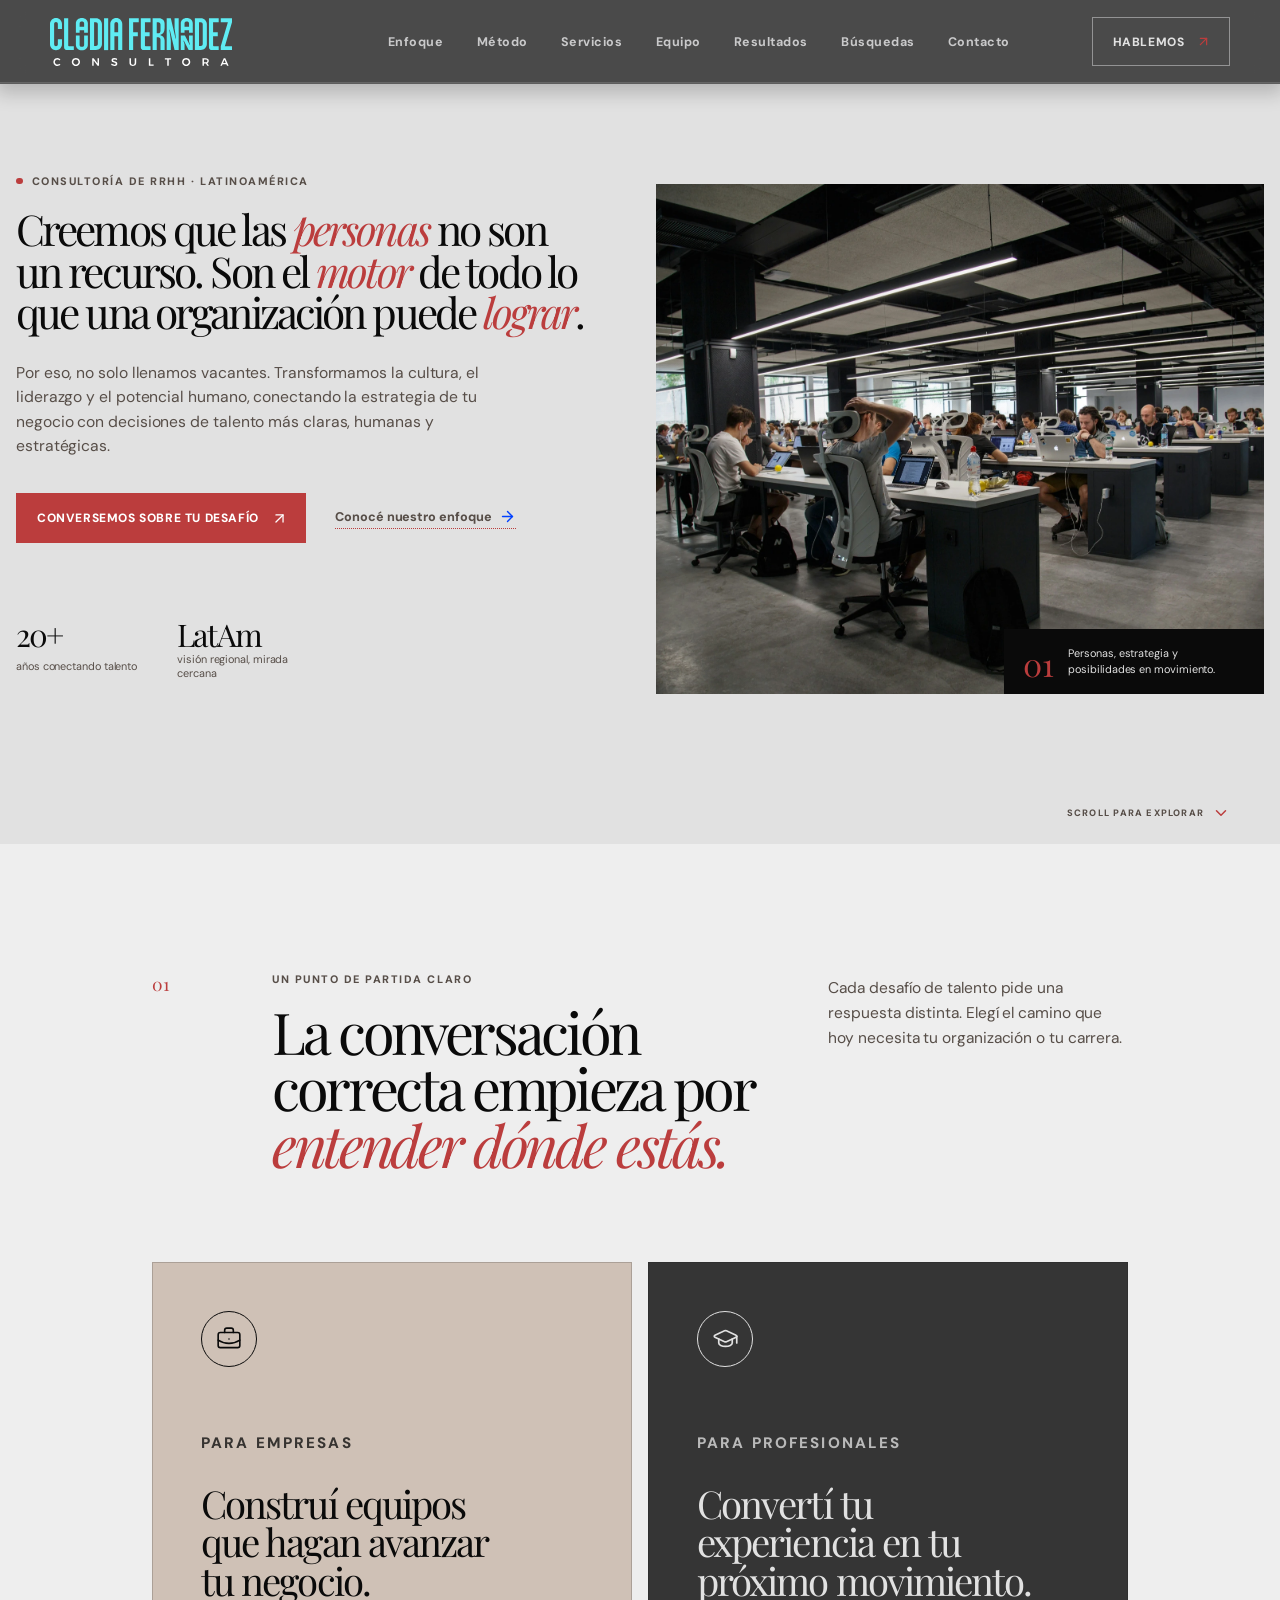
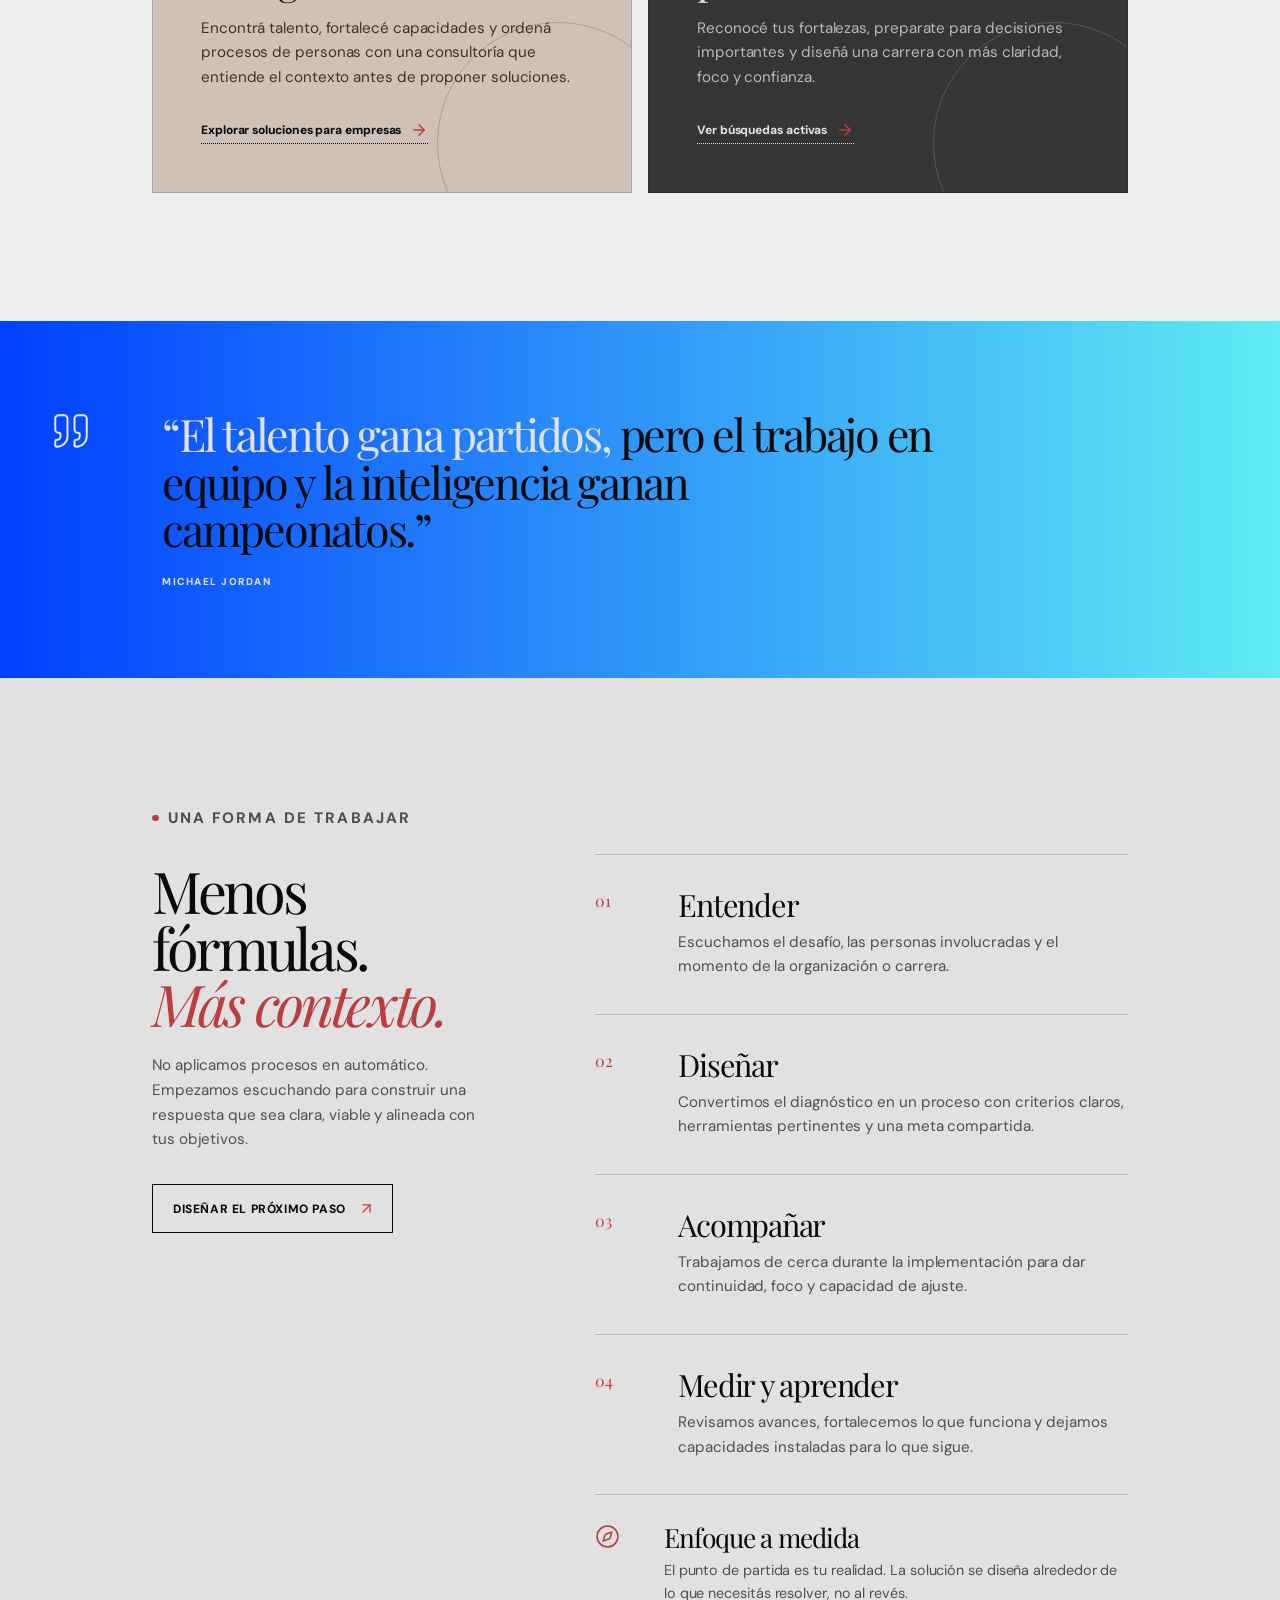
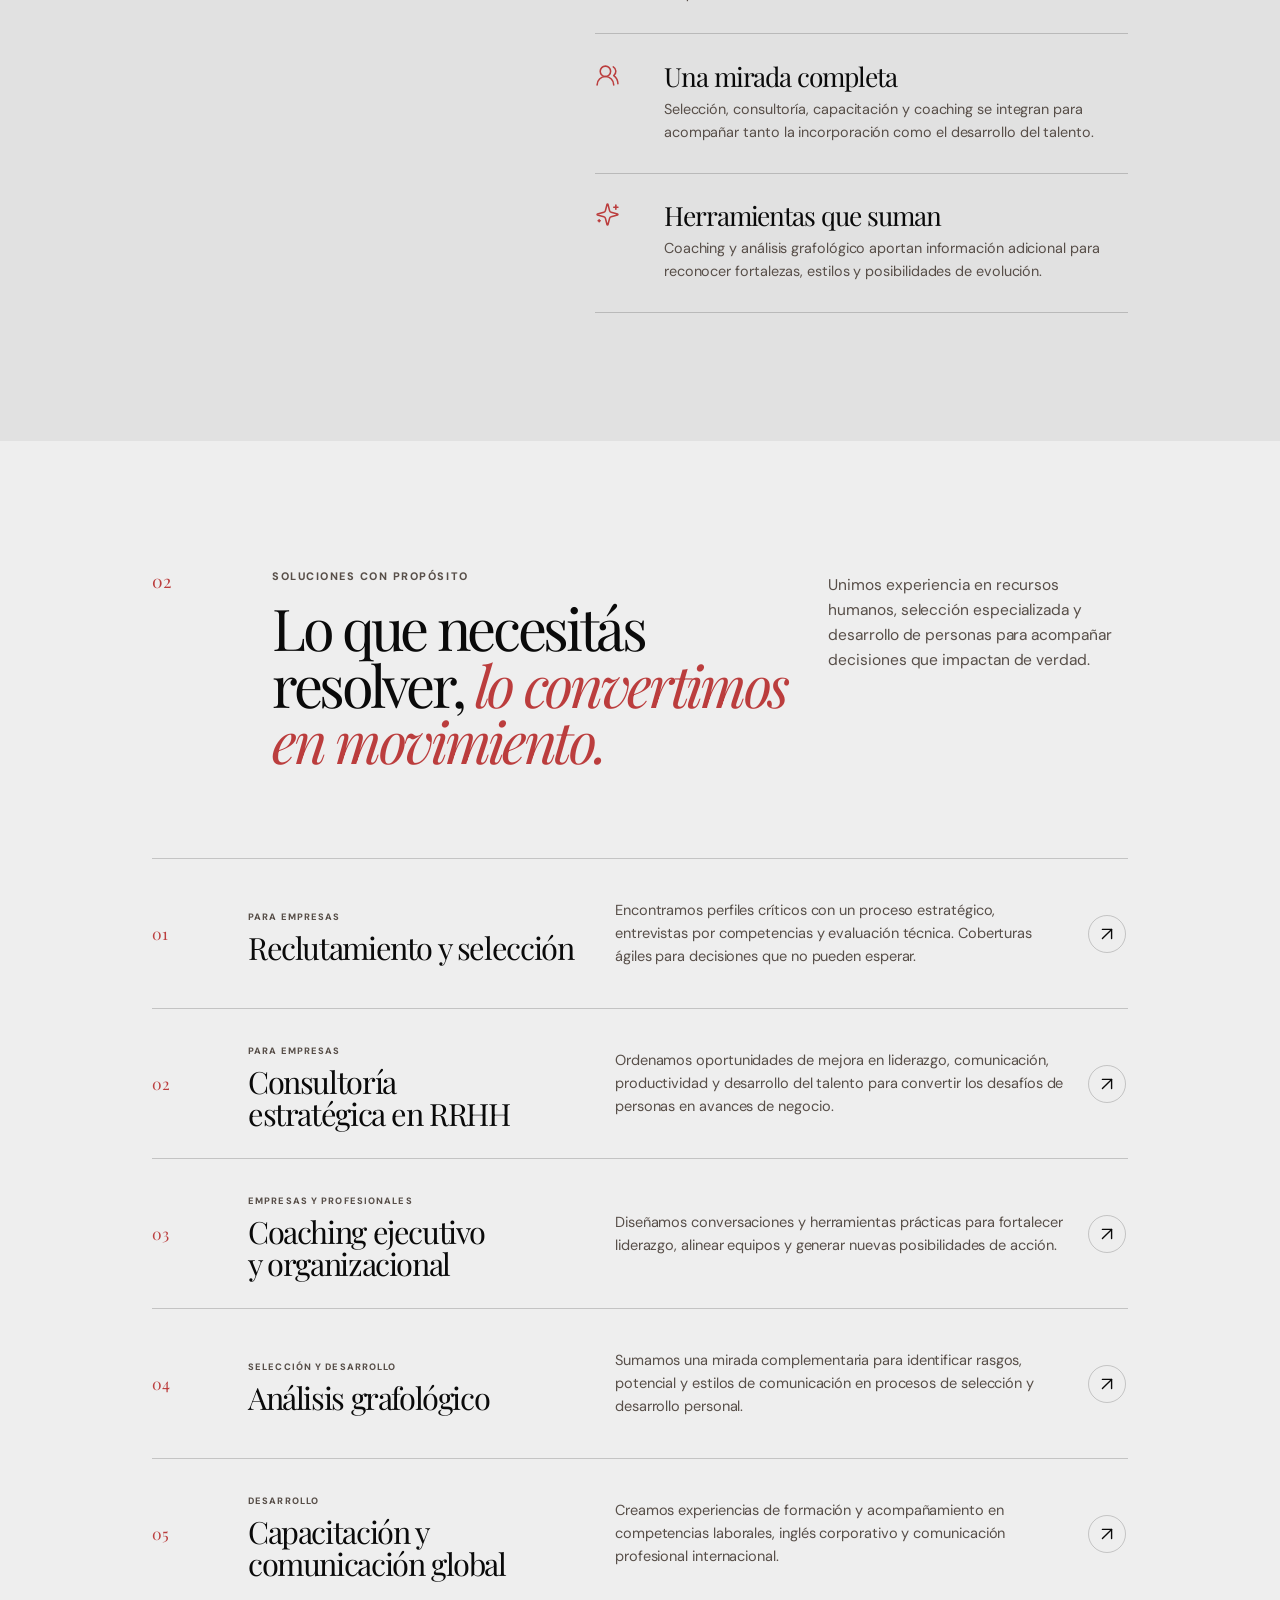
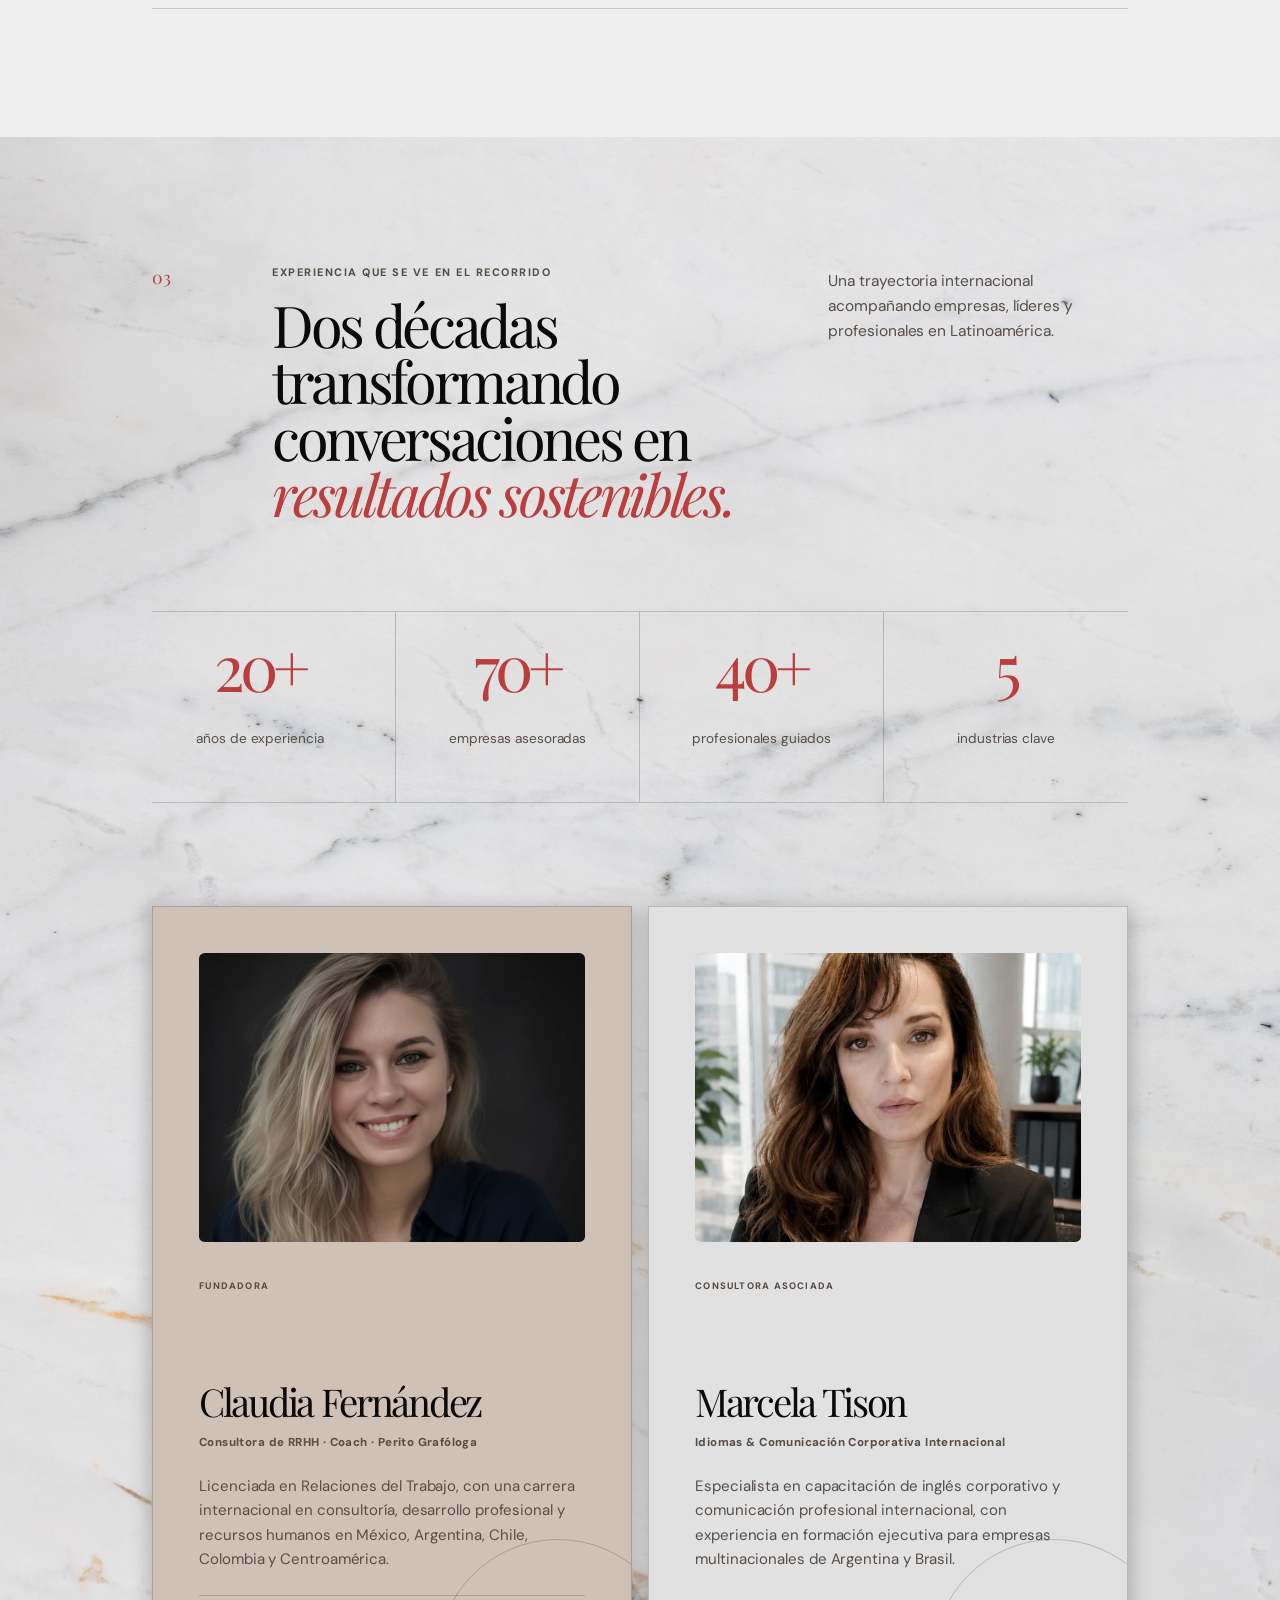
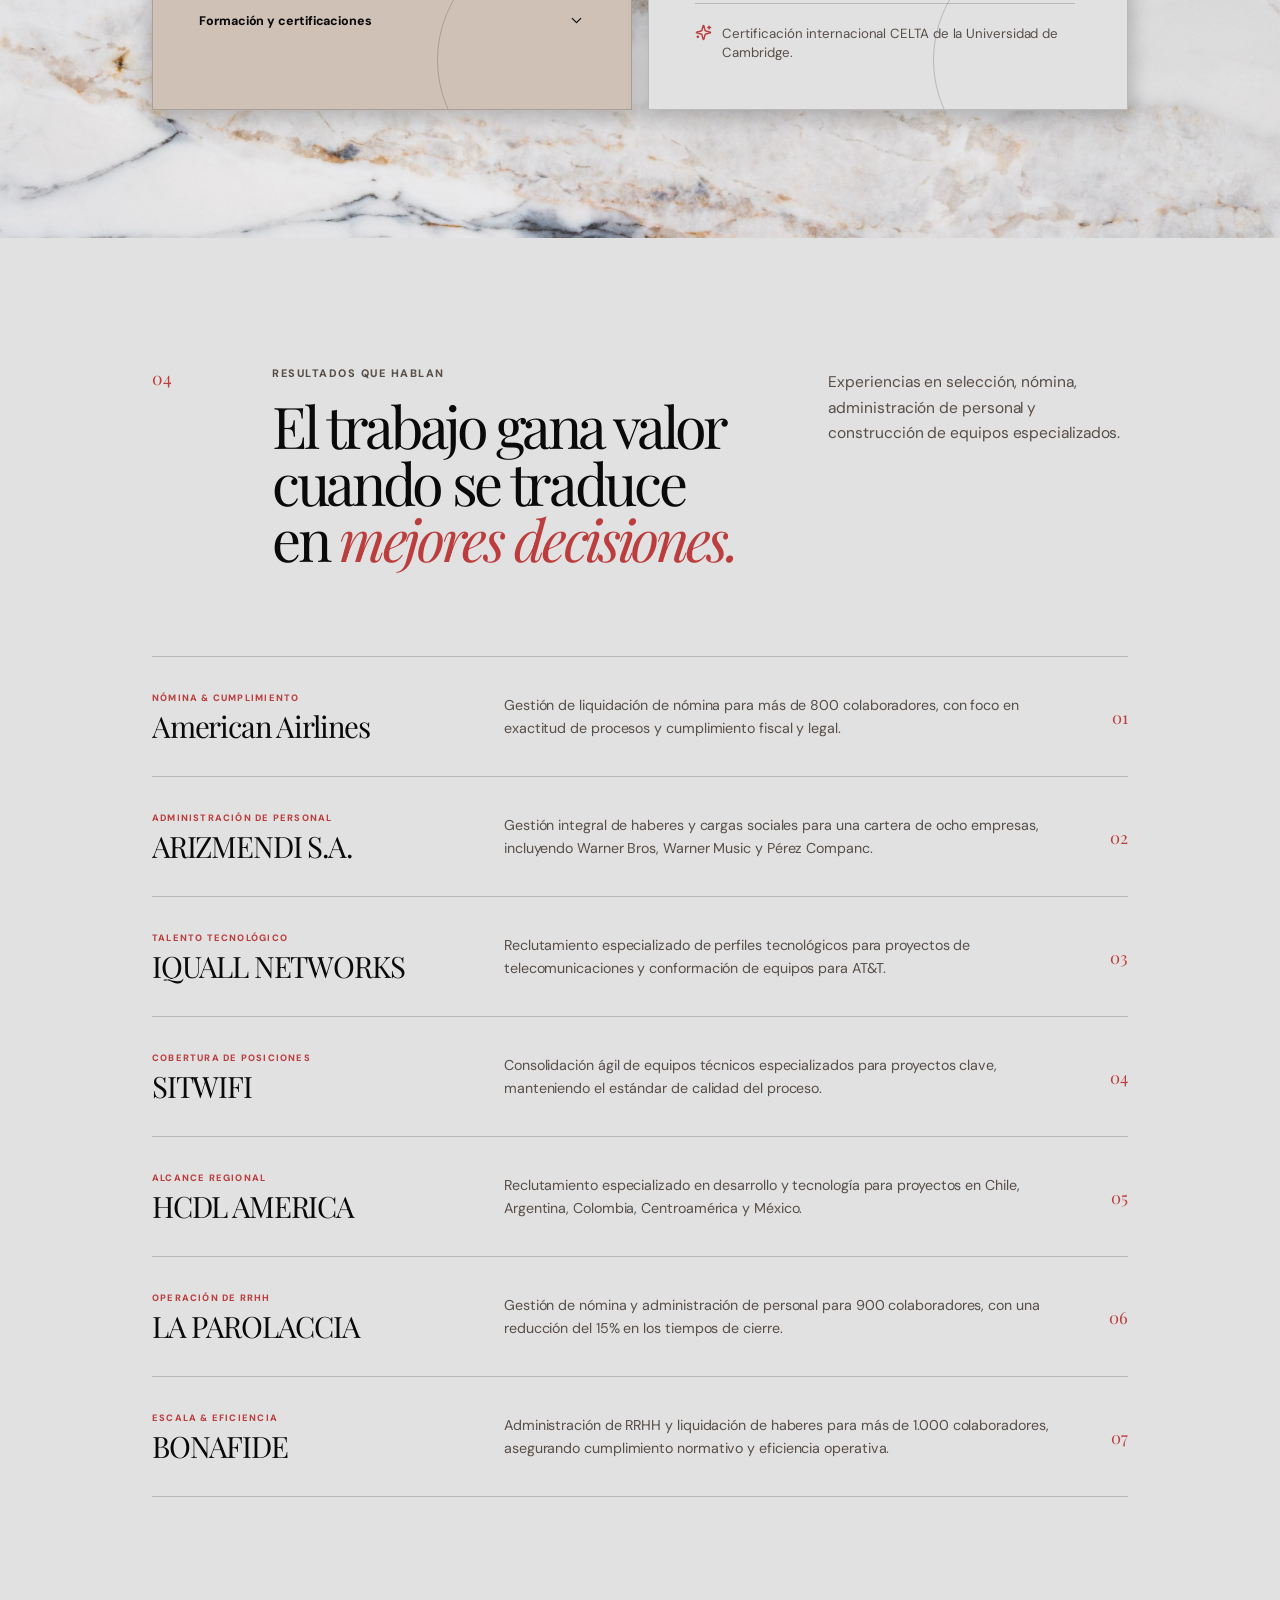
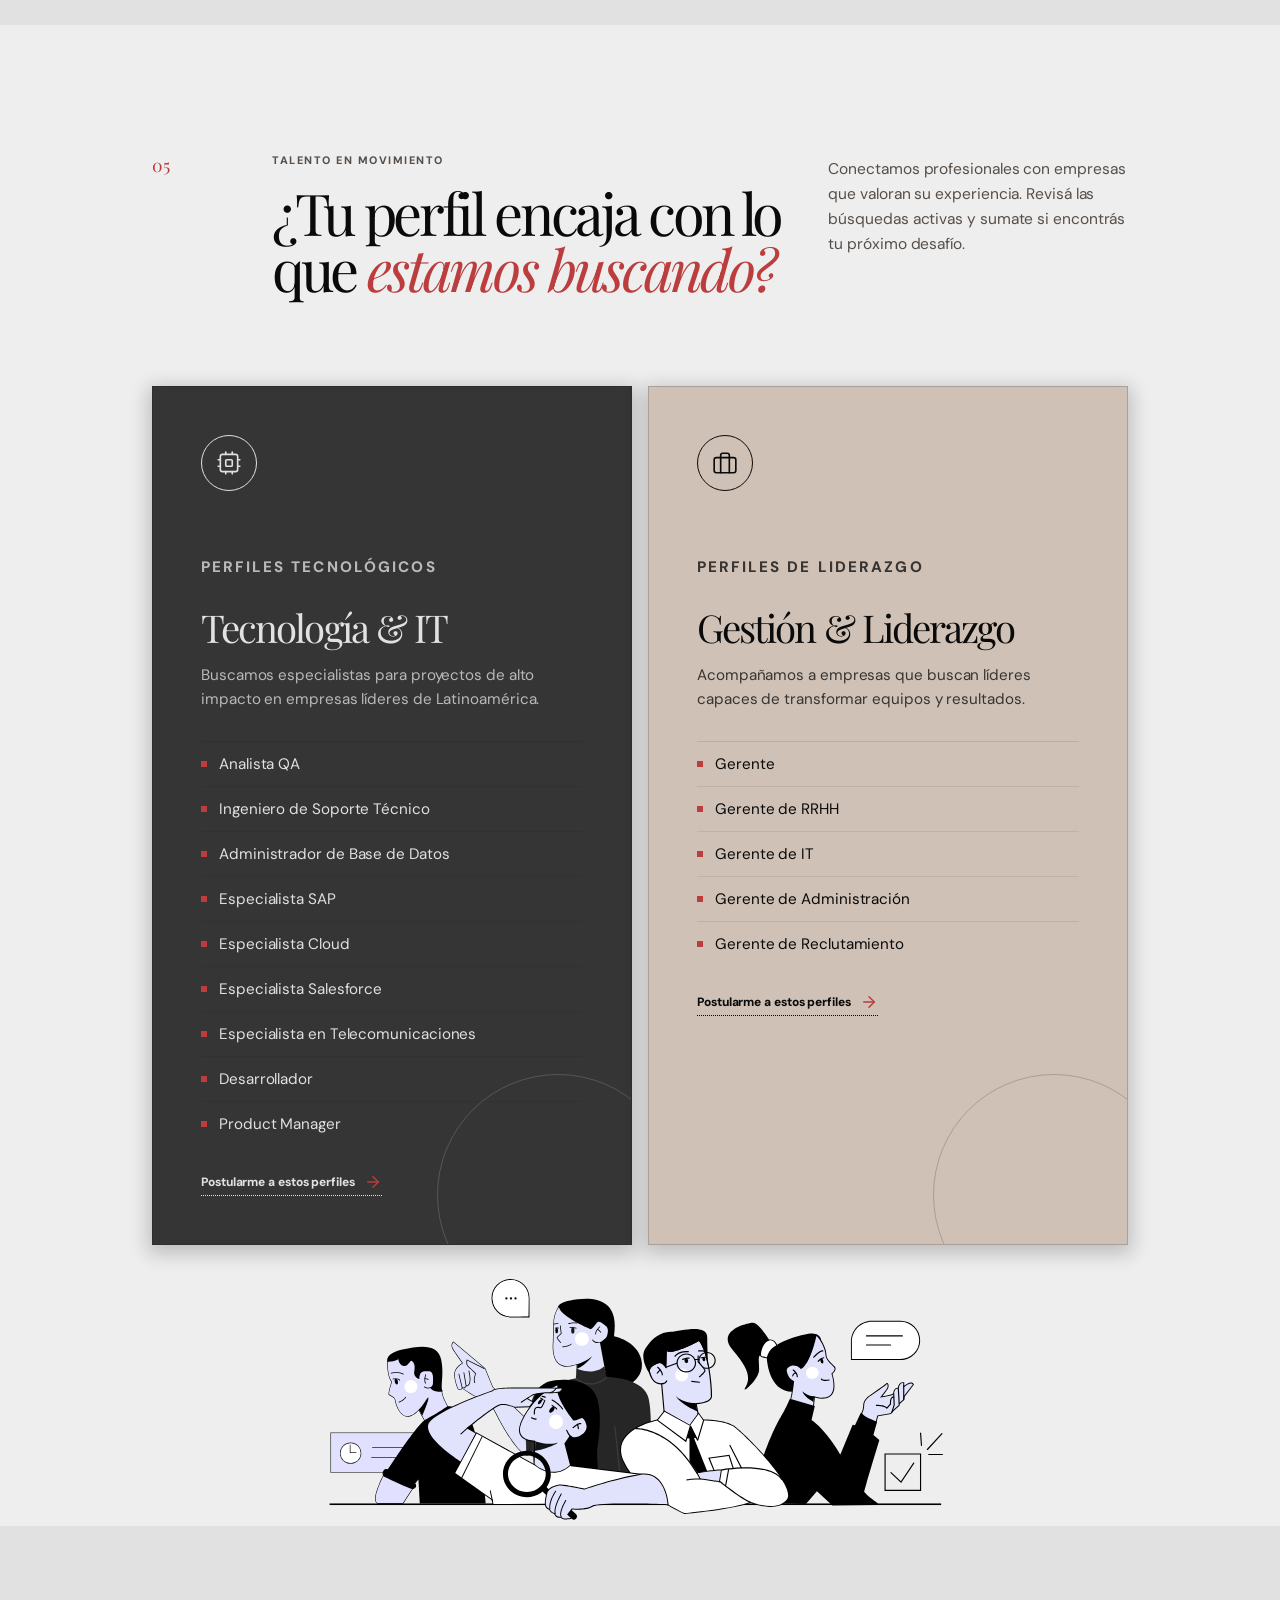
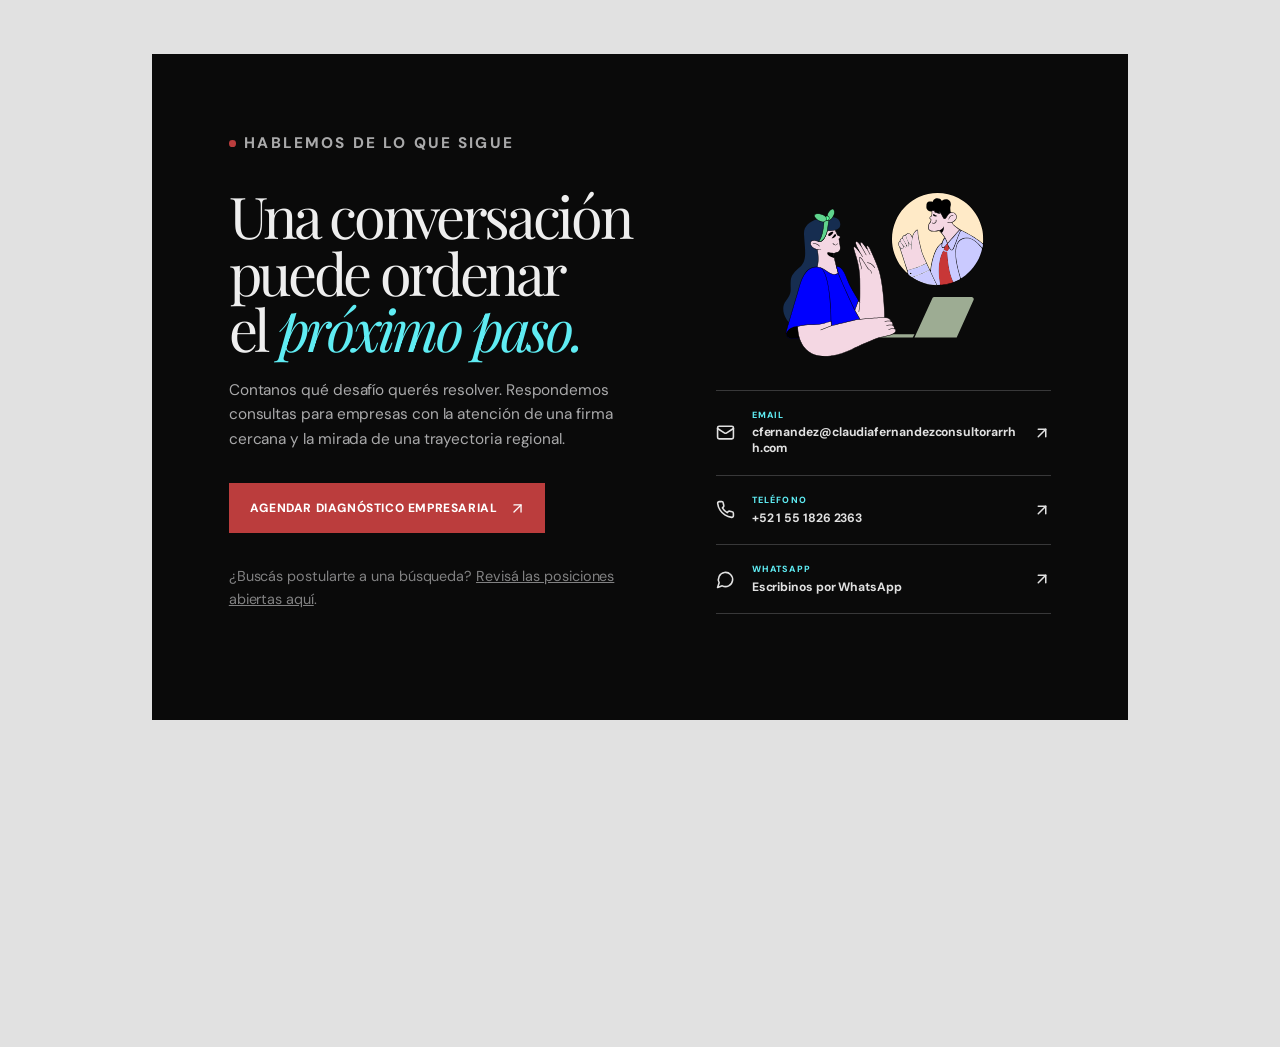
==== commit 2865d94b: "Add files via upload" ====
--- a/index.html
+++ b/index.html
@@ -138,7 +138,7 @@
       </div>
       <div class="hero-art reveal reveal-delay-2">
        <div class="hero-art-frame">
-        <img alt="Pasillo moderno con una profesional en movimiento" src="public/images/office.jpg"/>
+        <img alt="Pasillo moderno con una profesional en movimiento" src="public/images/office.webp"/>
        </div>
        <div class="hero-art-note">
         <span>01</span>
@@ -319,7 +319,7 @@
       </div>
       <div class="team-grid" id="equipo">        
        <article class="profile-card claudia-card reveal glass">
-        <img alt="Retrato de Claudia Fernández" class="profile-portrait portrait-claudia" src="public/images/claudia_fernandez_bak.jpeg"/>
+        <img alt="Retrato de Claudia Fernández" class="profile-portrait portrait-claudia" src="public/images/claudia_fernandez.webp"/>
         <div class="profile-topline"><span>FUNDADORA</span></div>
         <h3>Claudia Fernández</h3>
         <p class="profile-role">Consultora de RRHH · Coach · Perito Grafóloga</p>
@@ -338,7 +338,7 @@
         </details>
        </article>
        <article class="profile-card marcela-card reveal reveal-delay-1 glass">
-        <img alt="Retrato de Marcela Tison" class="profile-portrait portrait-marcela" src="public/images/marcela-tison.jpeg"/>
+        <img alt="Retrato de Marcela Tison" class="profile-portrait portrait-marcela" src="public/images/marcela-tison.webp"/>
         <div class="profile-topline"><span>CONSULTORA ASOCIADA</span></div>
         <h3>Marcela Tison</h3>
         <p class="profile-role">Idiomas & Comunicación Corporativa Internacional</p>
--- a/public/styles.css
+++ b/public/styles.css
@@ -288,10 +288,10 @@
 .difference-list h3 { margin-bottom: .5rem; font: 400 1.65rem/1 var(--display); letter-spacing: -.04em; }
 .difference-list p { margin: 0; color: var(--dark-grey); font-size: .9rem; line-height: 1.6; }
 
-.contact { background-image:url(images/parallax-bg-01.jpg);background-attachment:fixed;background-position: center; }
+.contact { background-image:url(images/parallax-bg-01.webp);background-attachment:fixed;background-position: center; }
 .experience {
 background:var(--light);
-background-image:url('images/pexels-karola-g-4709466.jpg');
+background-image:url('images/pexels-karola-g-4709466.webp');
 background-repeat:no-repeat;
 background-size:cover;
 }
@@ -331,10 +331,8 @@
 @keyframes nudge { 0%, 100% { transform: translateY(0); } 50% { transform: translateY(5px); } }
 @keyframes hey { 0%, 100% { transform: translateY(0); } 50% { transform: translateX(5px); } }
 @keyframes reveal-on-scroll { from { opacity: 0; transform: translateY(28px); } to { opacity: 1; transform: translateY(0); } }
-.reveal { animation: reveal-on-scroll .8s cubic-bezier(.2,.7,.25,1) both; }
-@supports (animation-timeline: view()) {
-  .reveal { animation: reveal-on-scroll linear both; animation-timeline: view(); animation-range: entry 0% cover 32%; }
-}
+.reveal { animation: reveal-on-scroll ease-in-out both; animation-timeline: view(); animation-range: entry 0% cover 32%; }
+
 
 @media (max-width: 920px) {
   .desktop-nav, .header-contact { display: none; }
@@ -413,15 +411,3 @@
   .footer-bottom { grid-template-columns: 1fr; }
   .footer-bottom > div { justify-content: flex-start; flex-wrap: wrap; gap: .75rem 1.1rem; }
 }
-
-/* Animación de flotación suave */
-@keyframes float {
-  0%, 100% { transform: translateY(0px); }
-  50% { transform: translateY(-15px); }
-}
-
-/* Animación de brillo/parpadeo */
-@keyframes twinkle {
-  0%, 100% { opacity: 0.15; transform: scale(1); }
-  50% { opacity: 0.4; transform: scale(1.1); }
-}
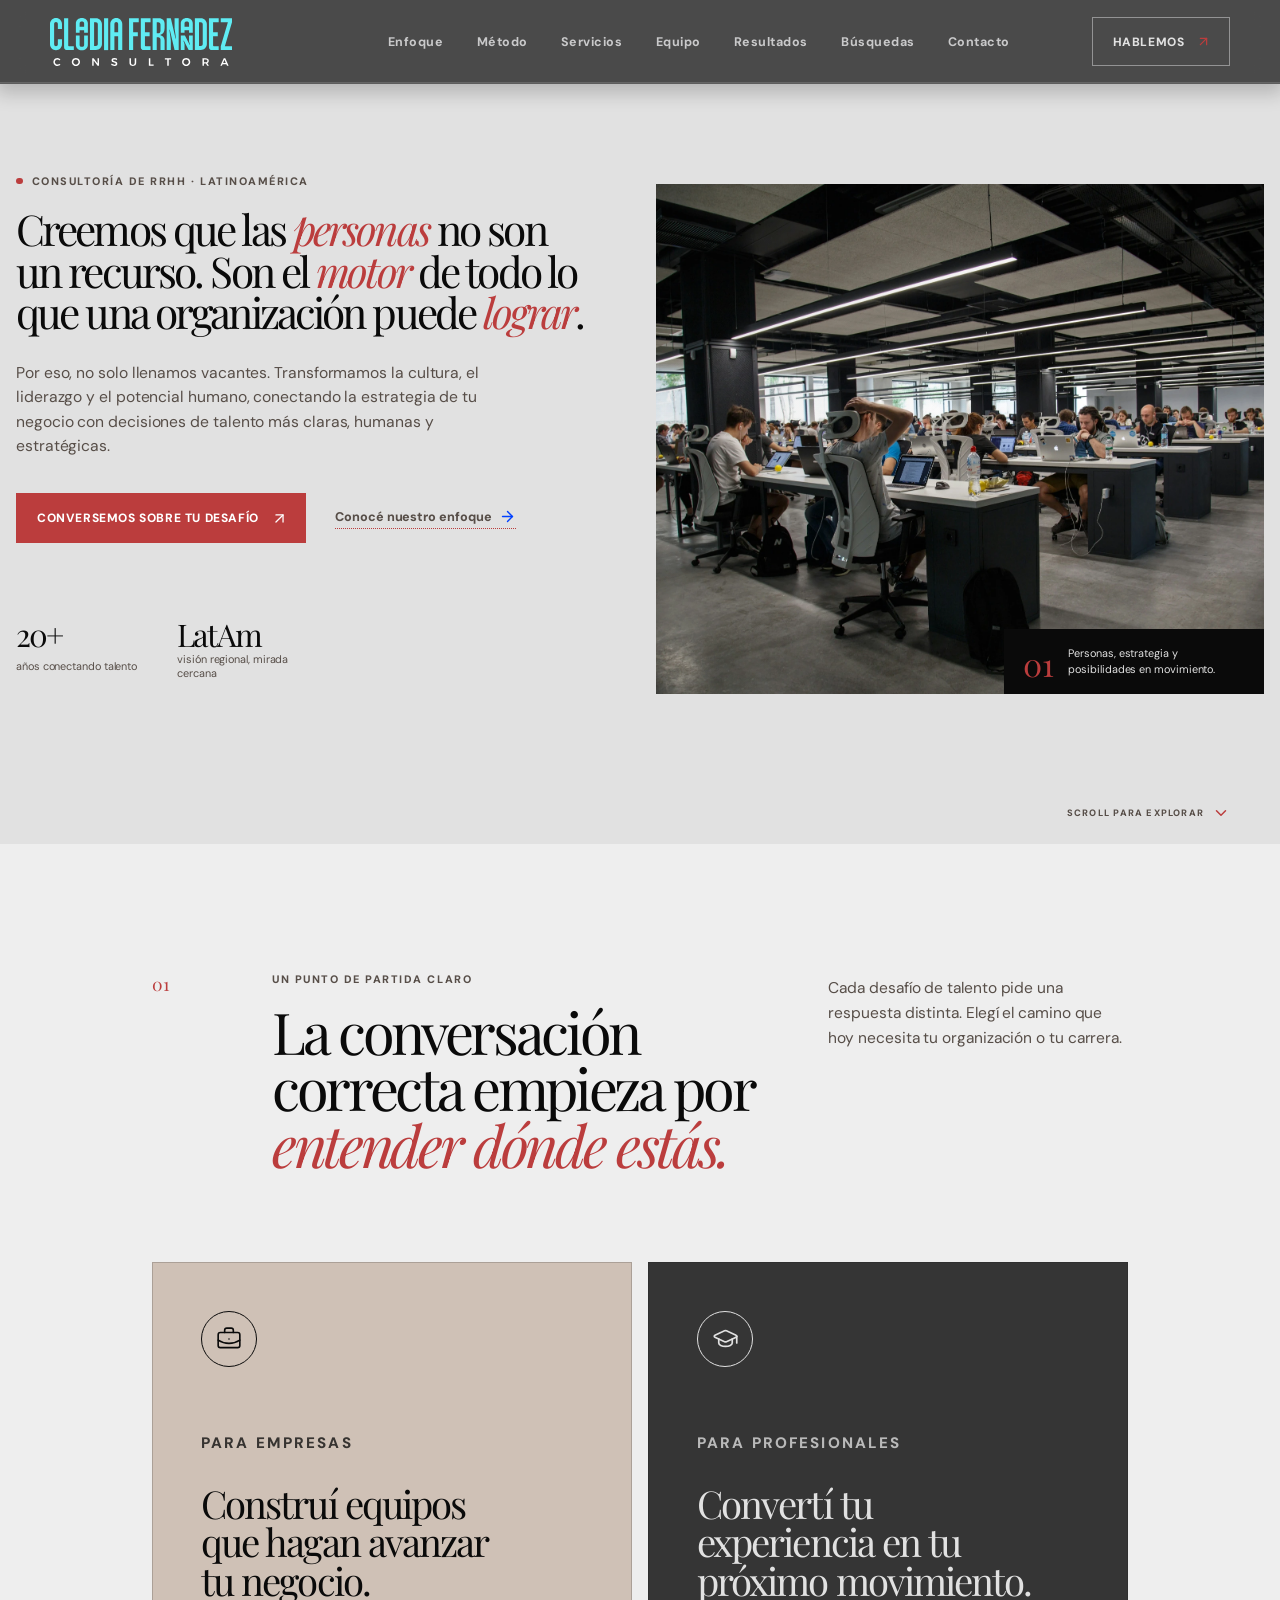
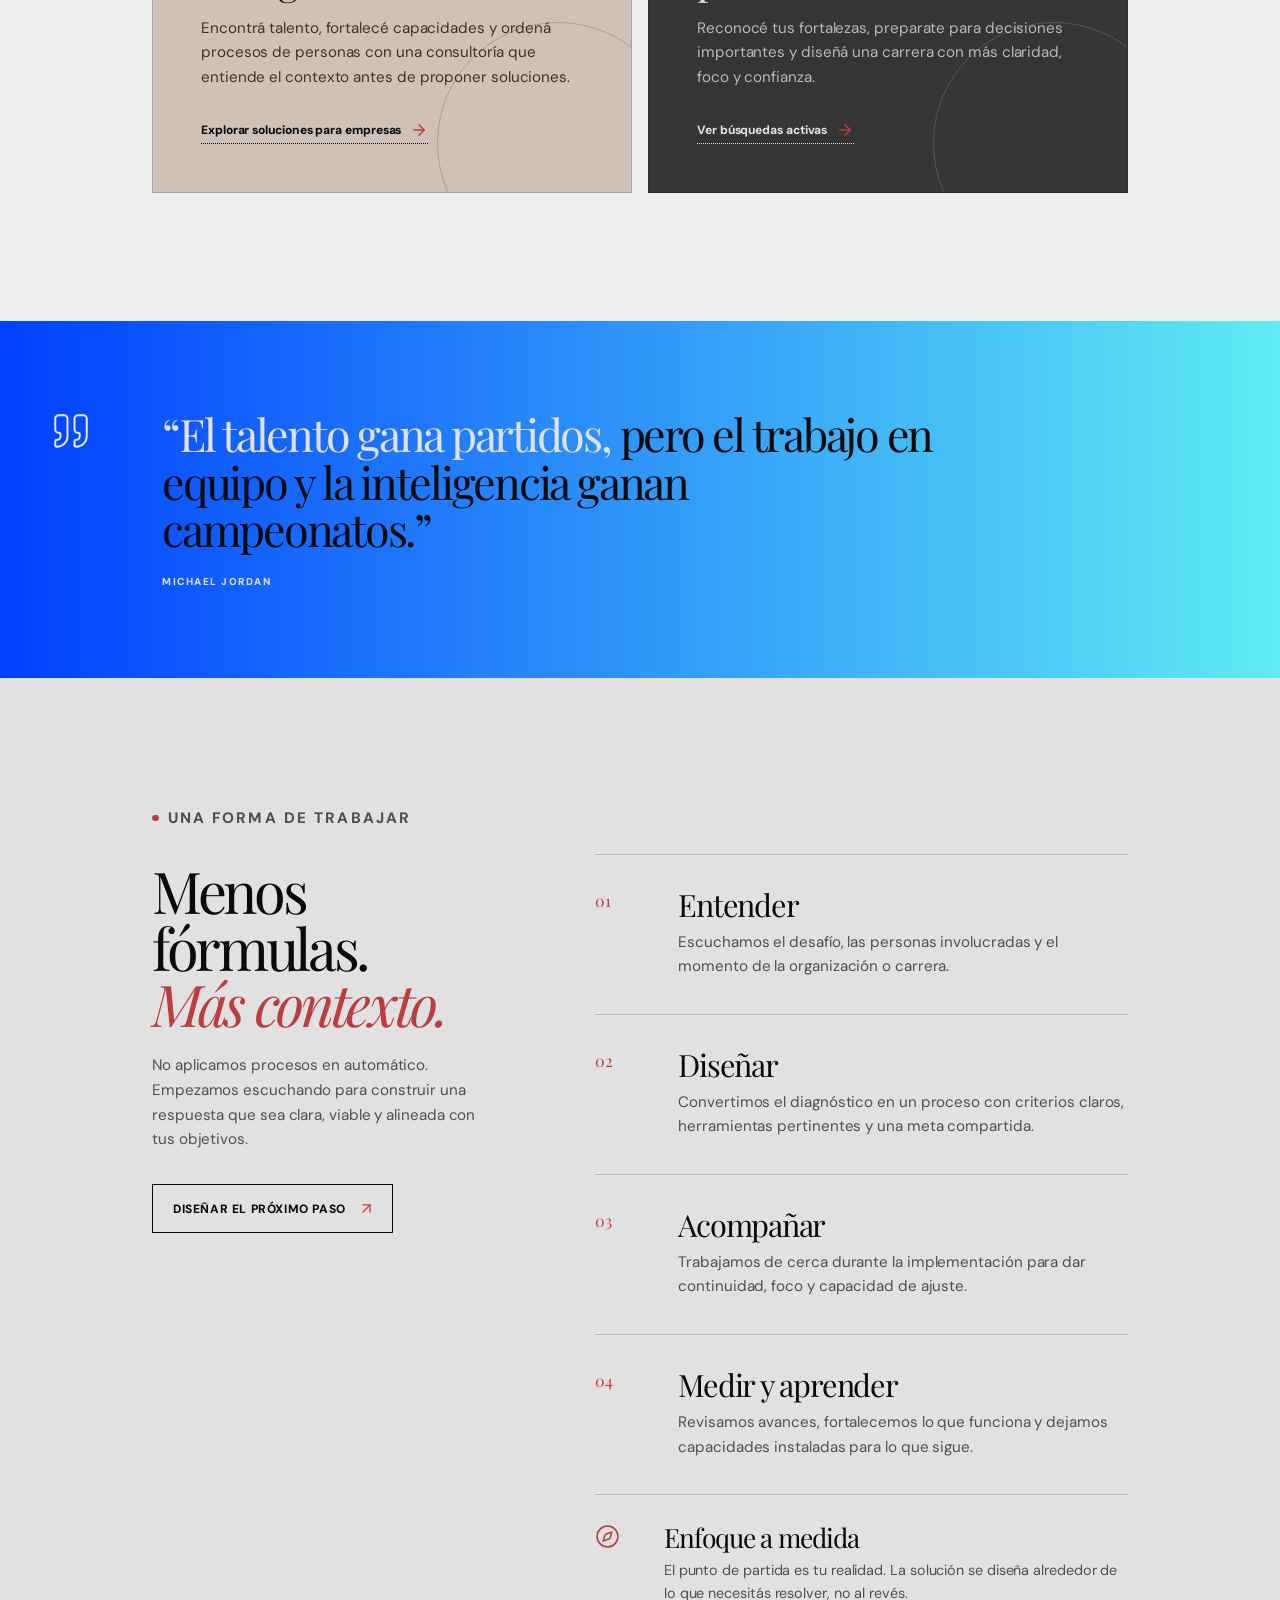
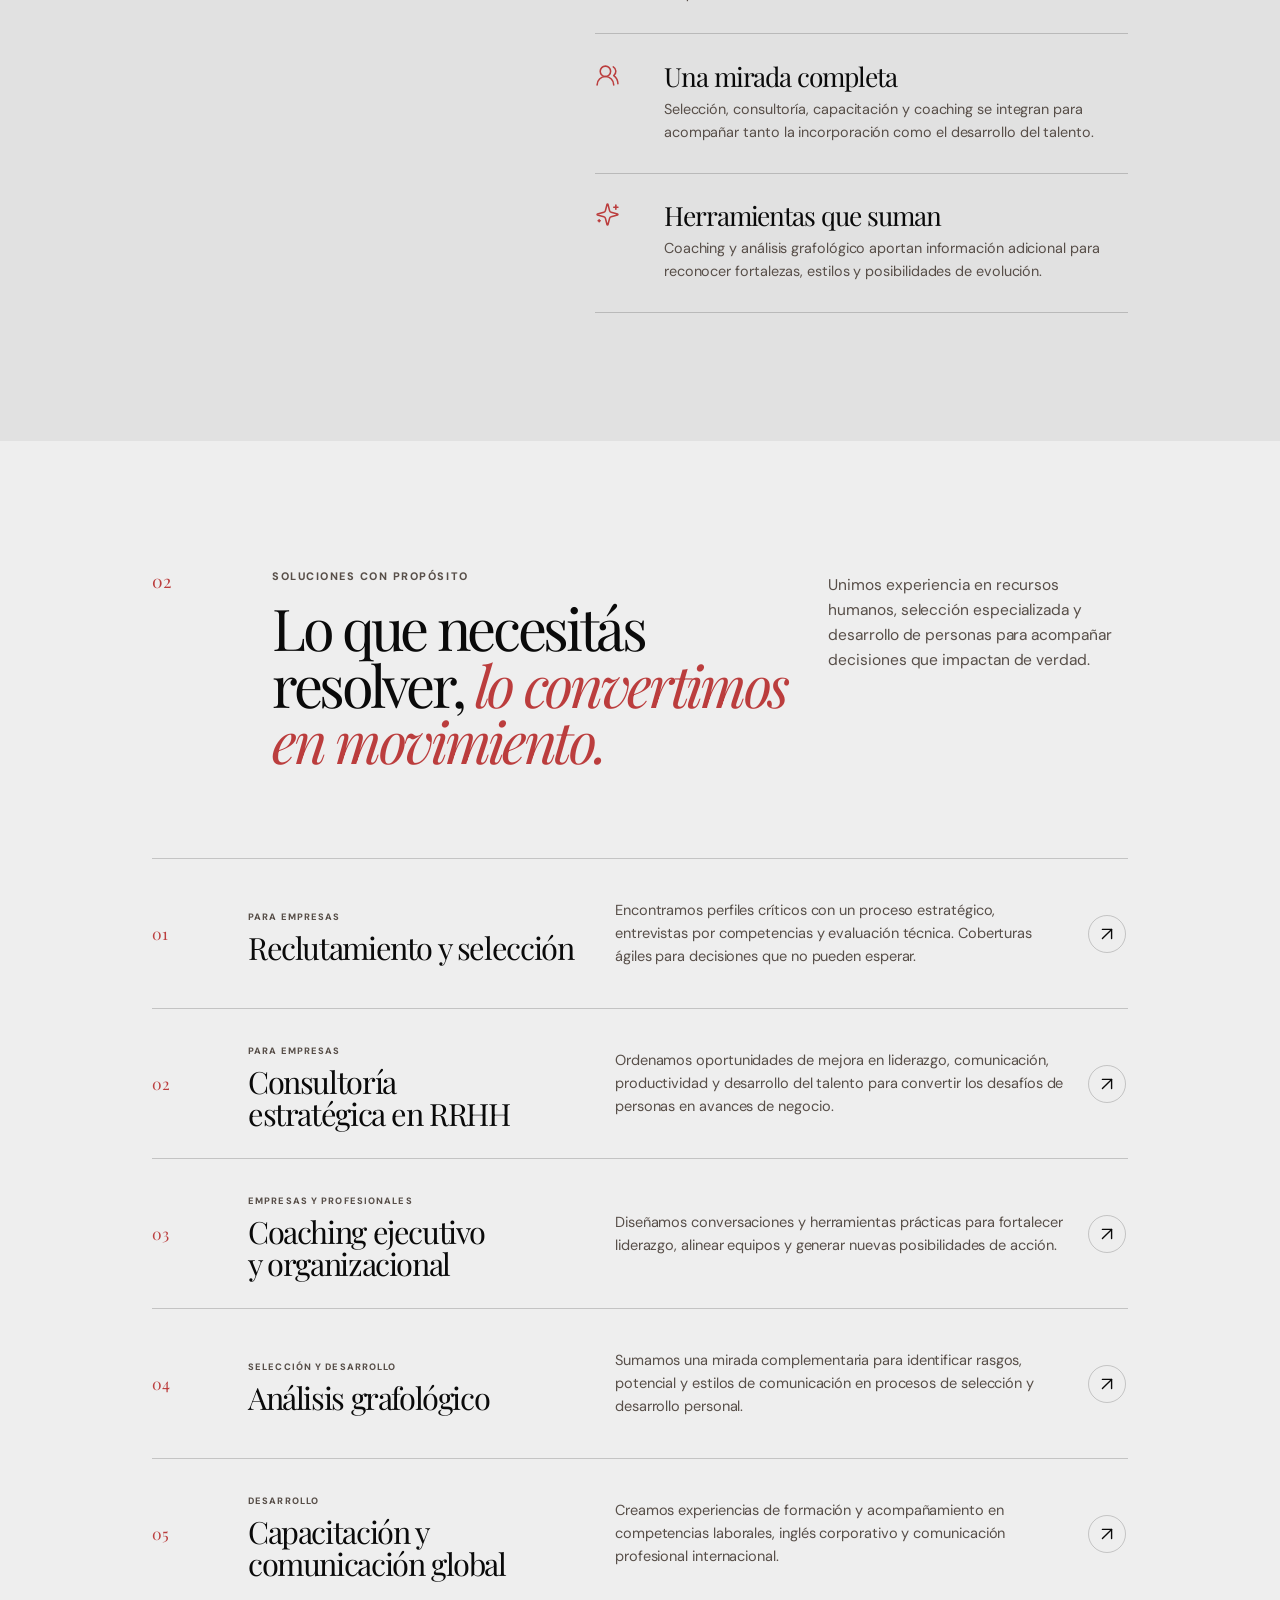
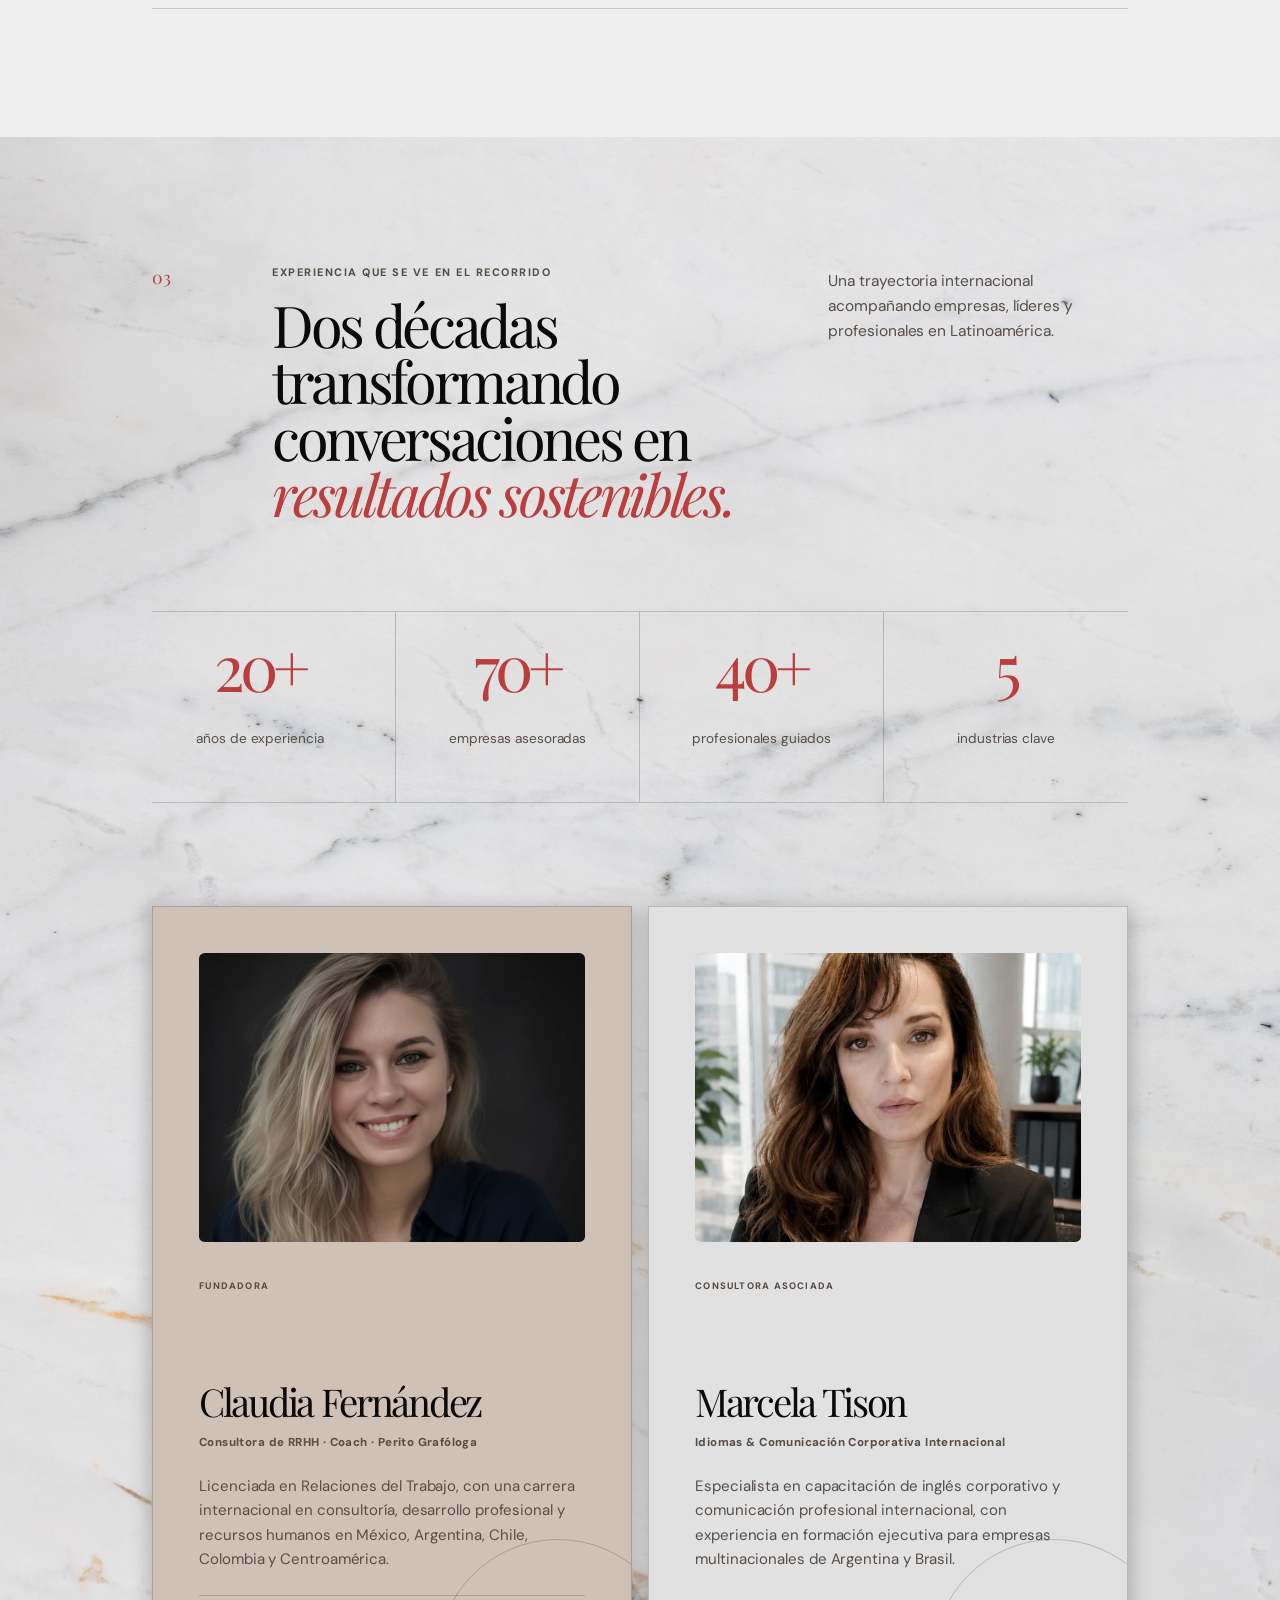
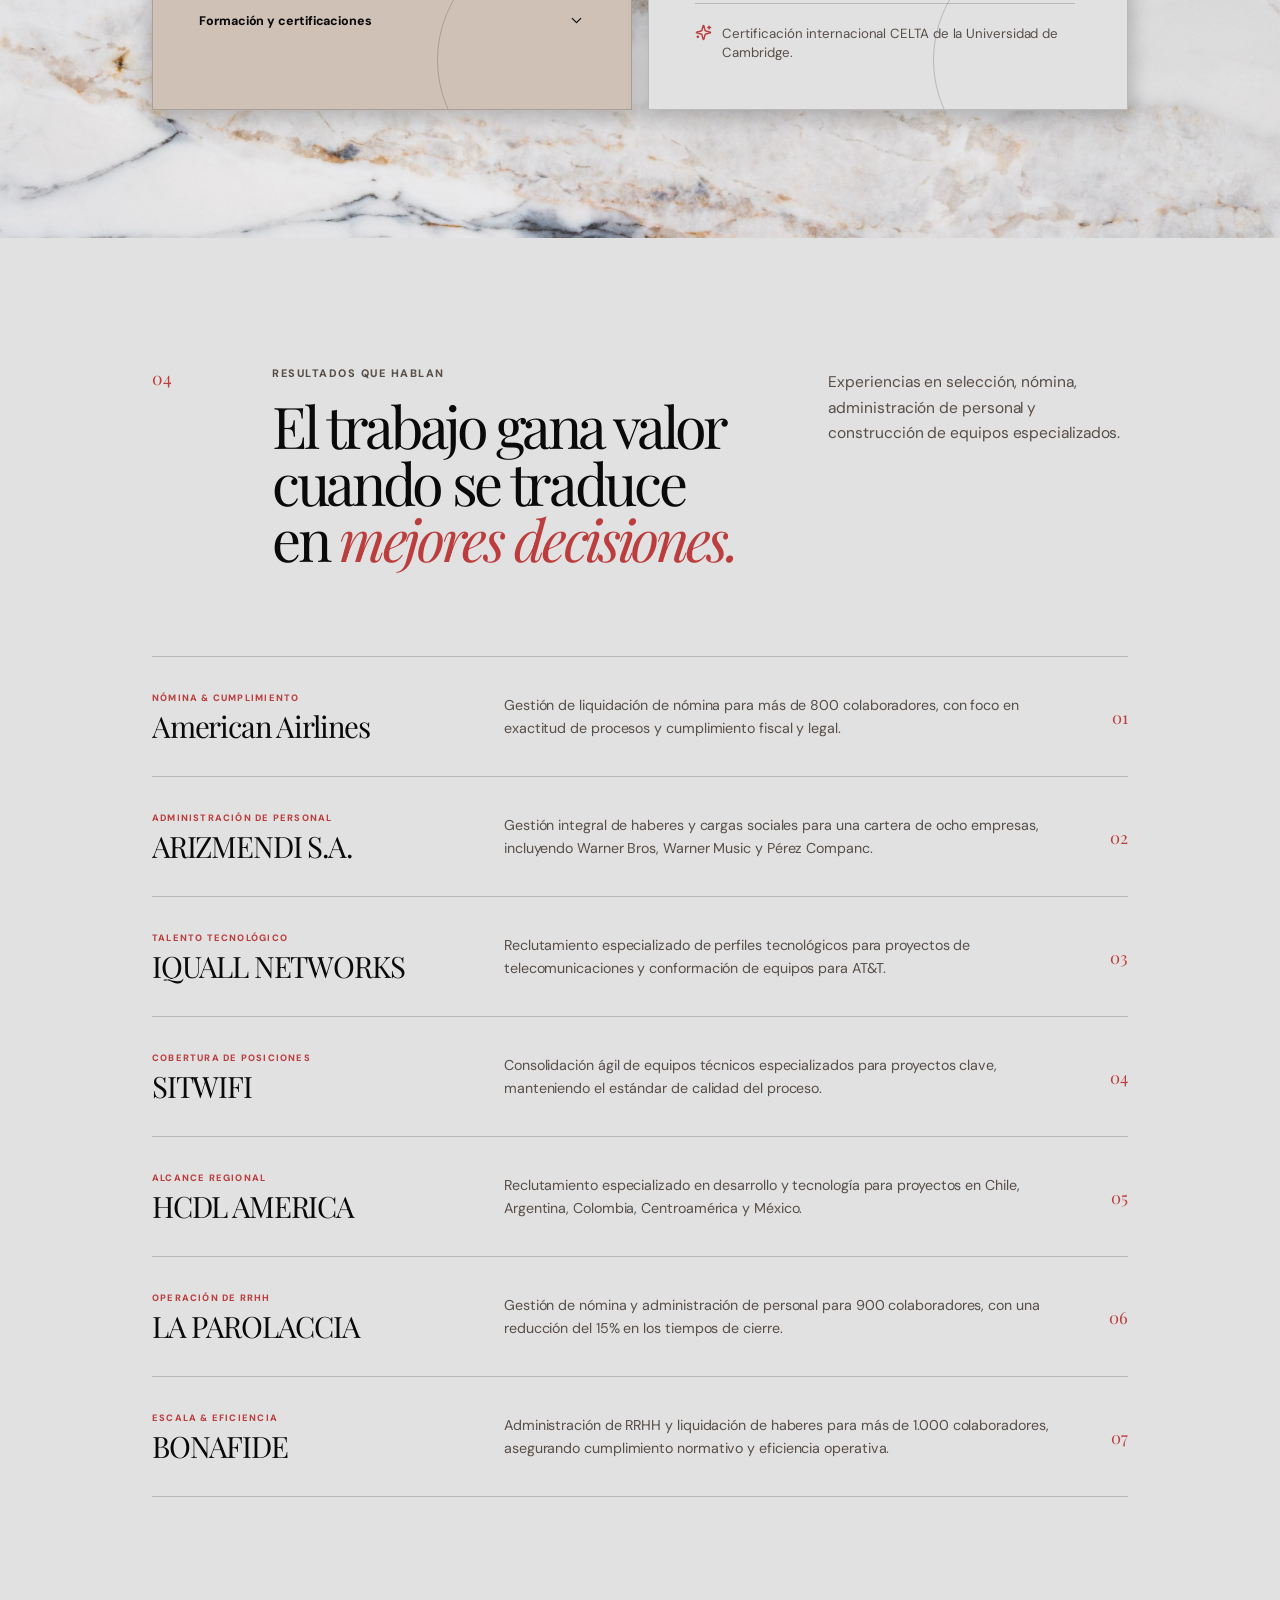
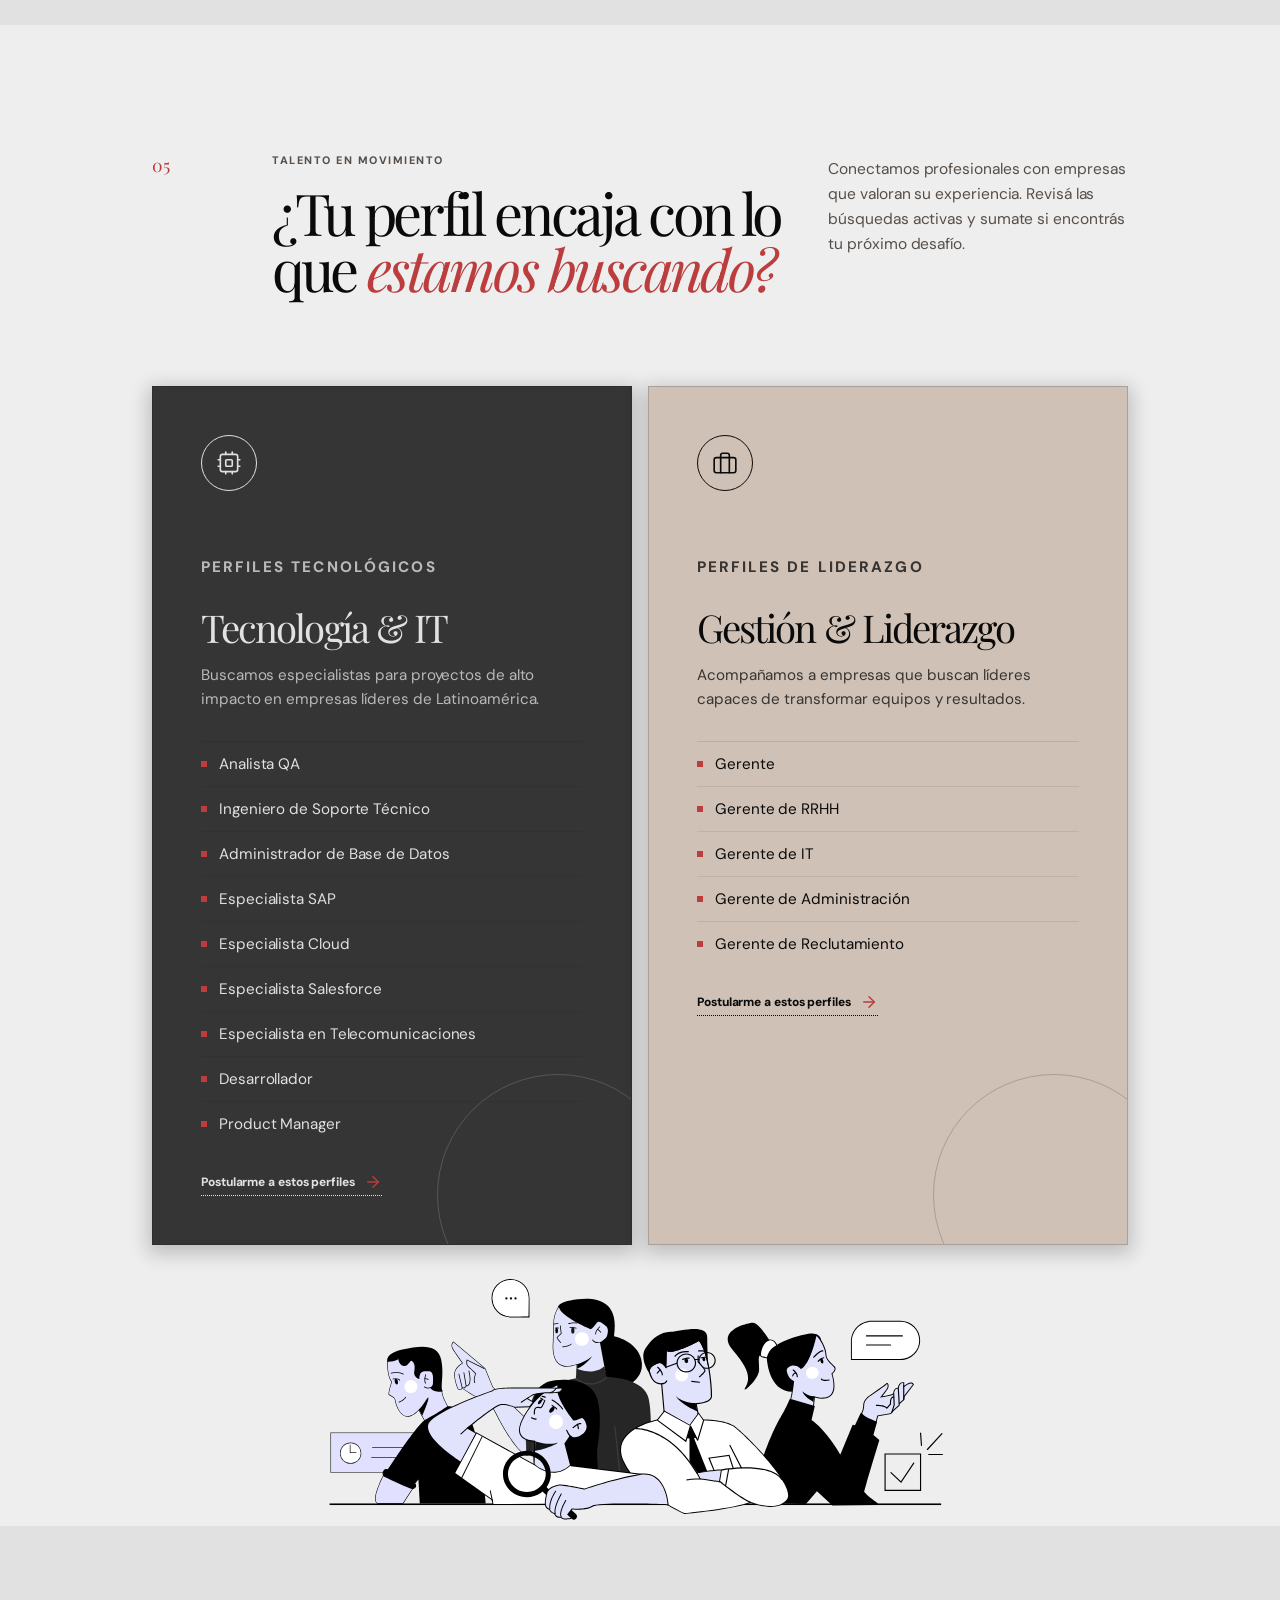
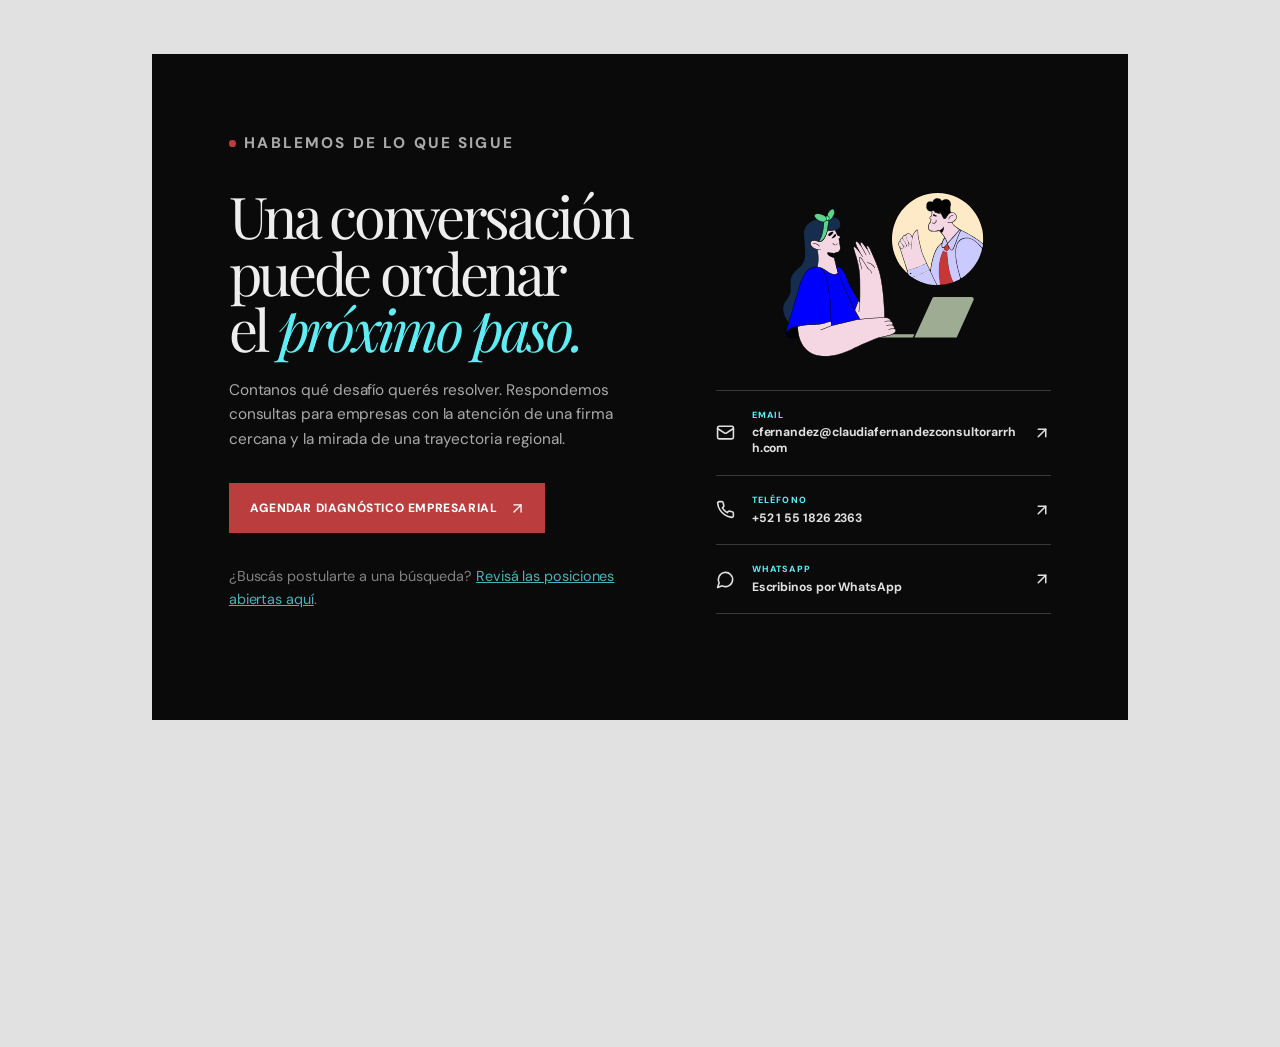
==== commit cdd892bf: "Add files via upload" ====
--- a/index.html
+++ b/index.html
@@ -472,7 +472,7 @@
         </a>
        </div>
        <p style="margin-top: 2rem; font-size: 0.9rem; opacity: 0.75;">
-        ¿Buscás postularte a una búsqueda? <a href="#busquedas" style="text-decoration: underline;">Revisá las posiciones abiertas aquí</a>.
+        ¿Buscás postularte a una búsqueda? <a href="#busquedas" style="text-decoration: underline;color:var(--light-blue)">Revisá las posiciones abiertas aquí</a>.
        </p>
       </div>
       
